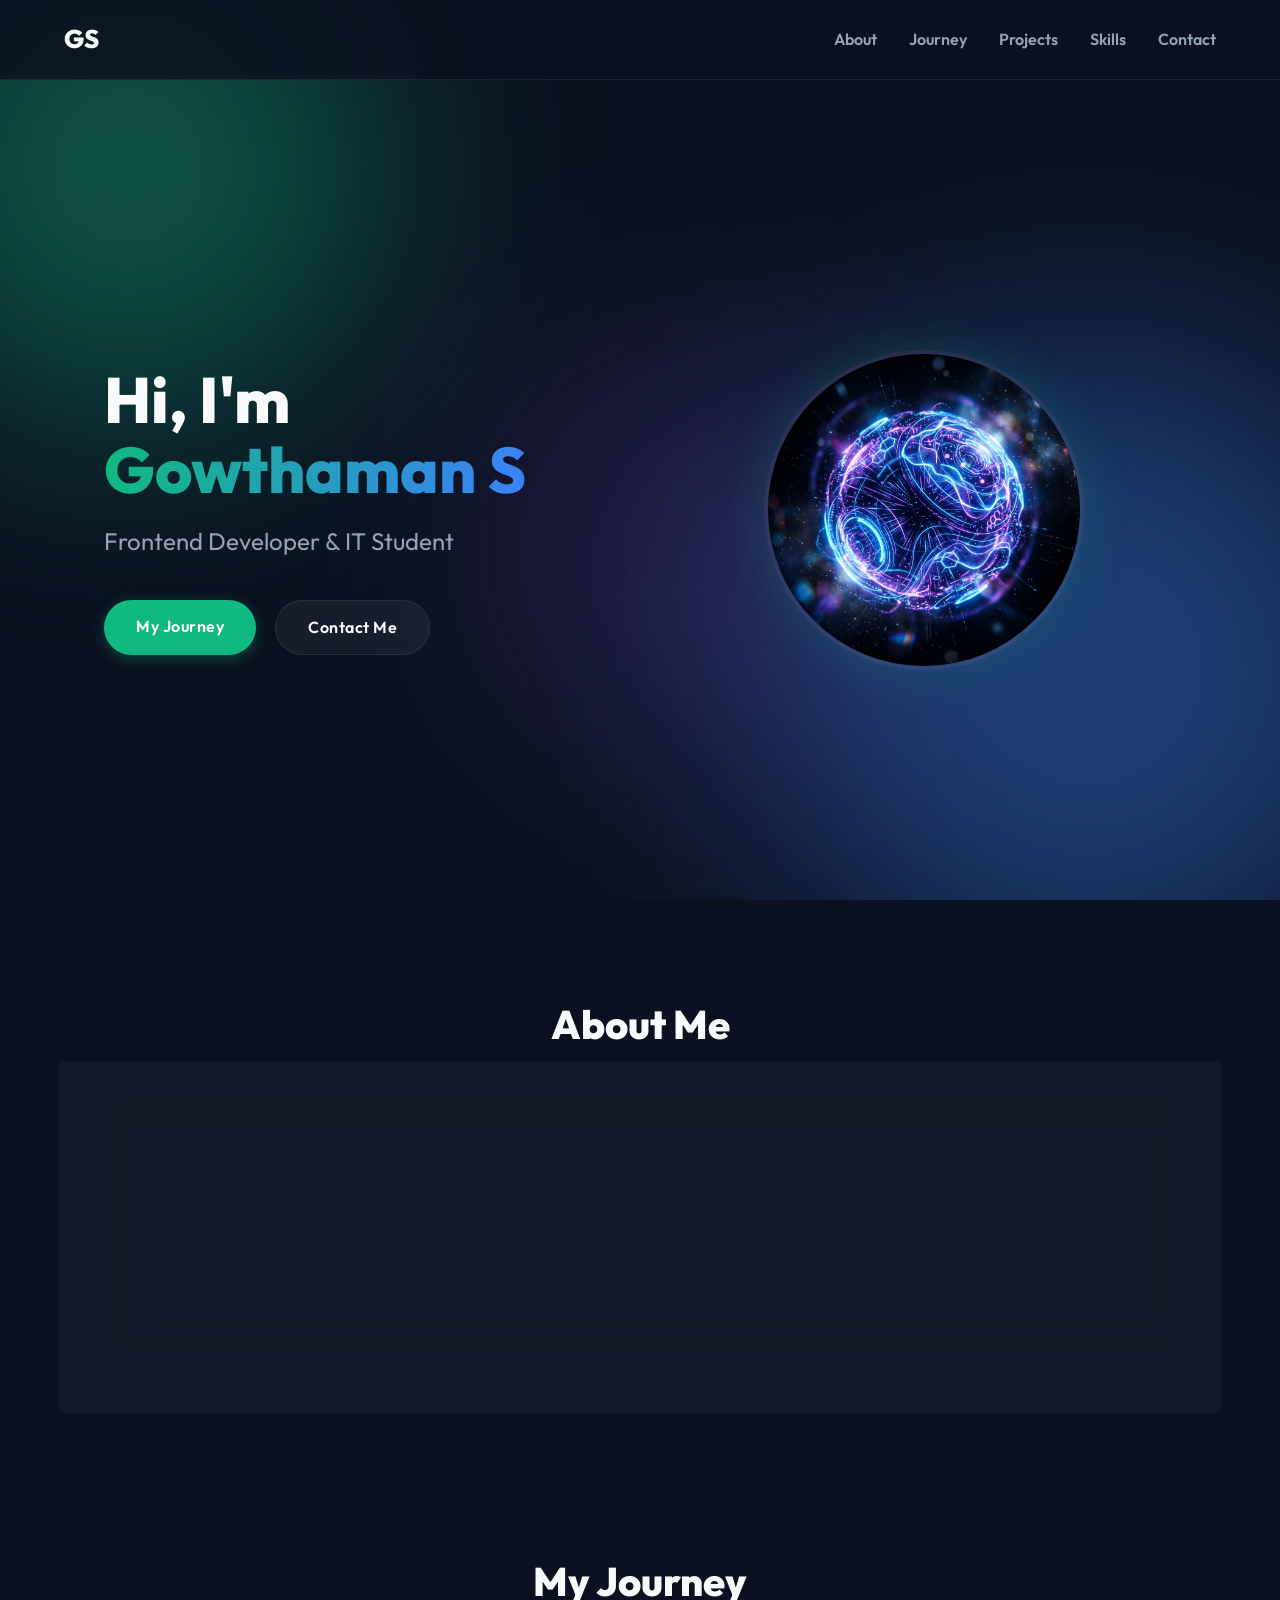
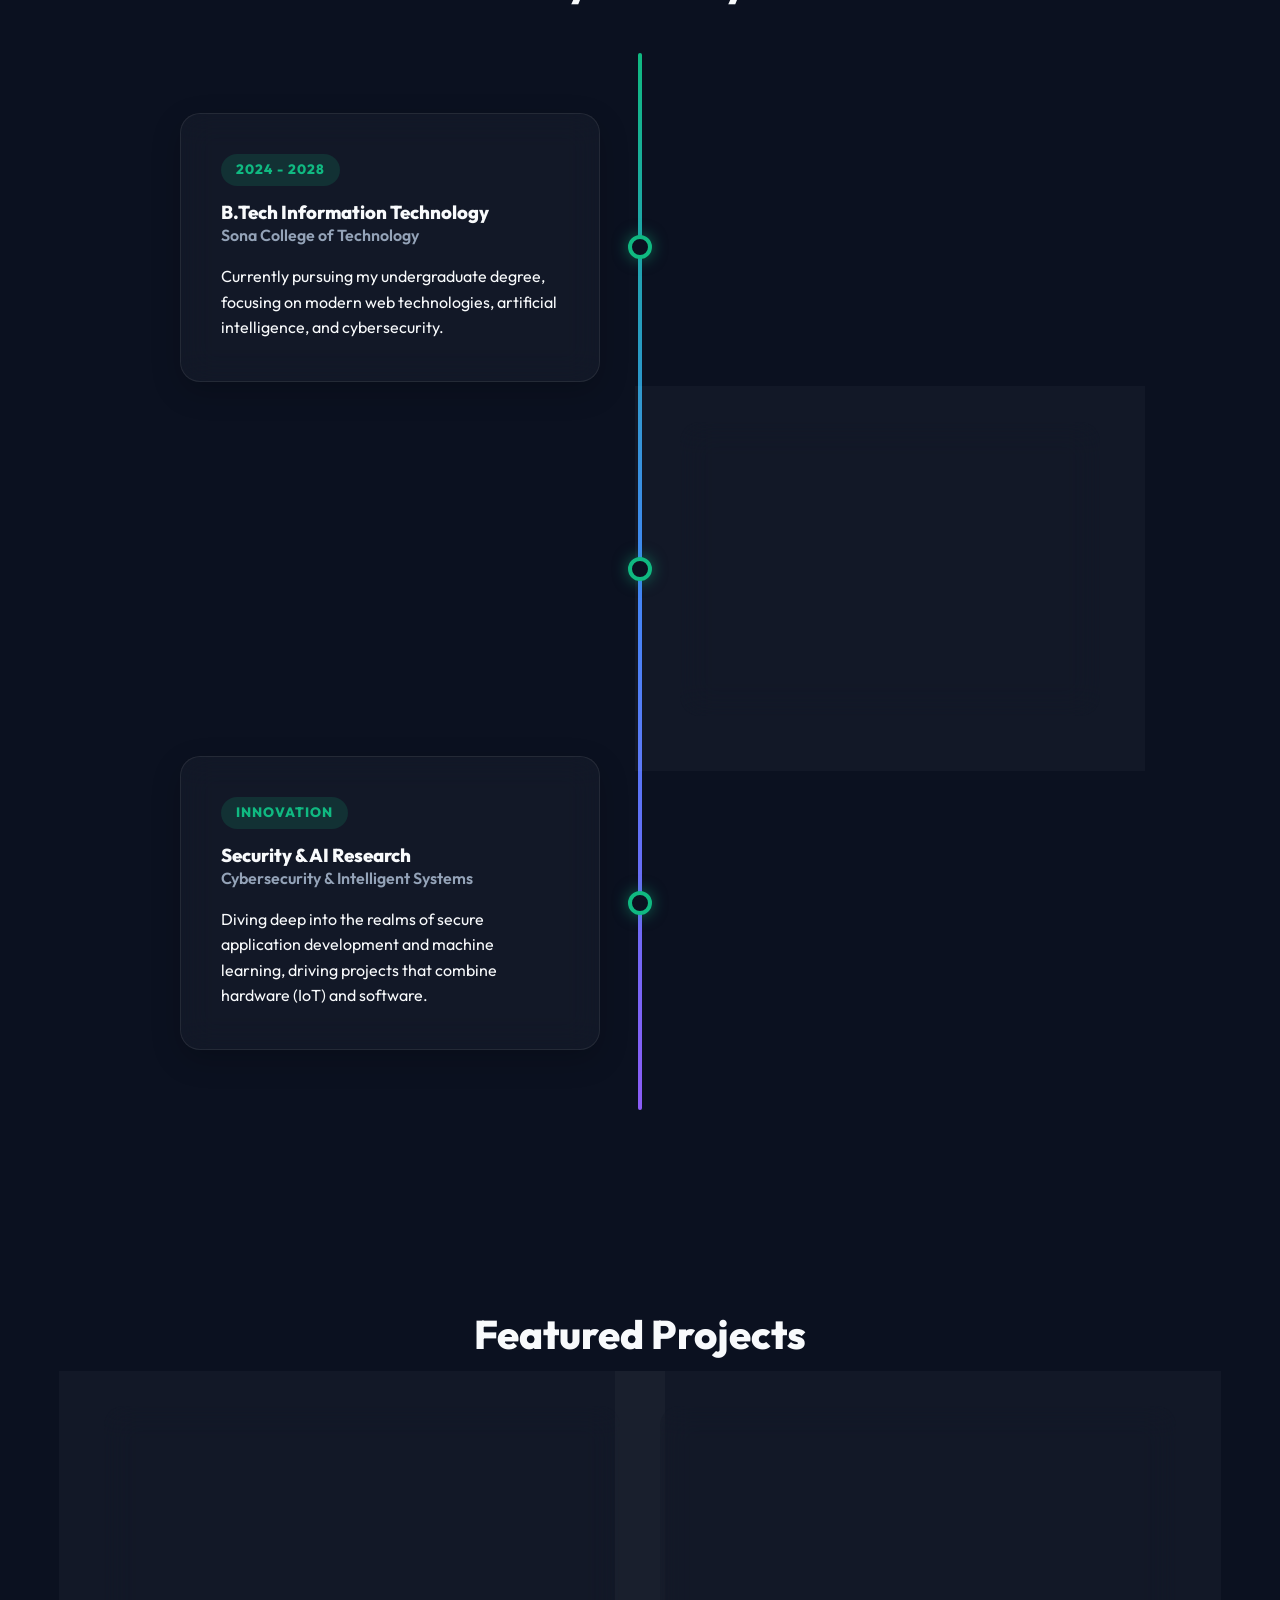
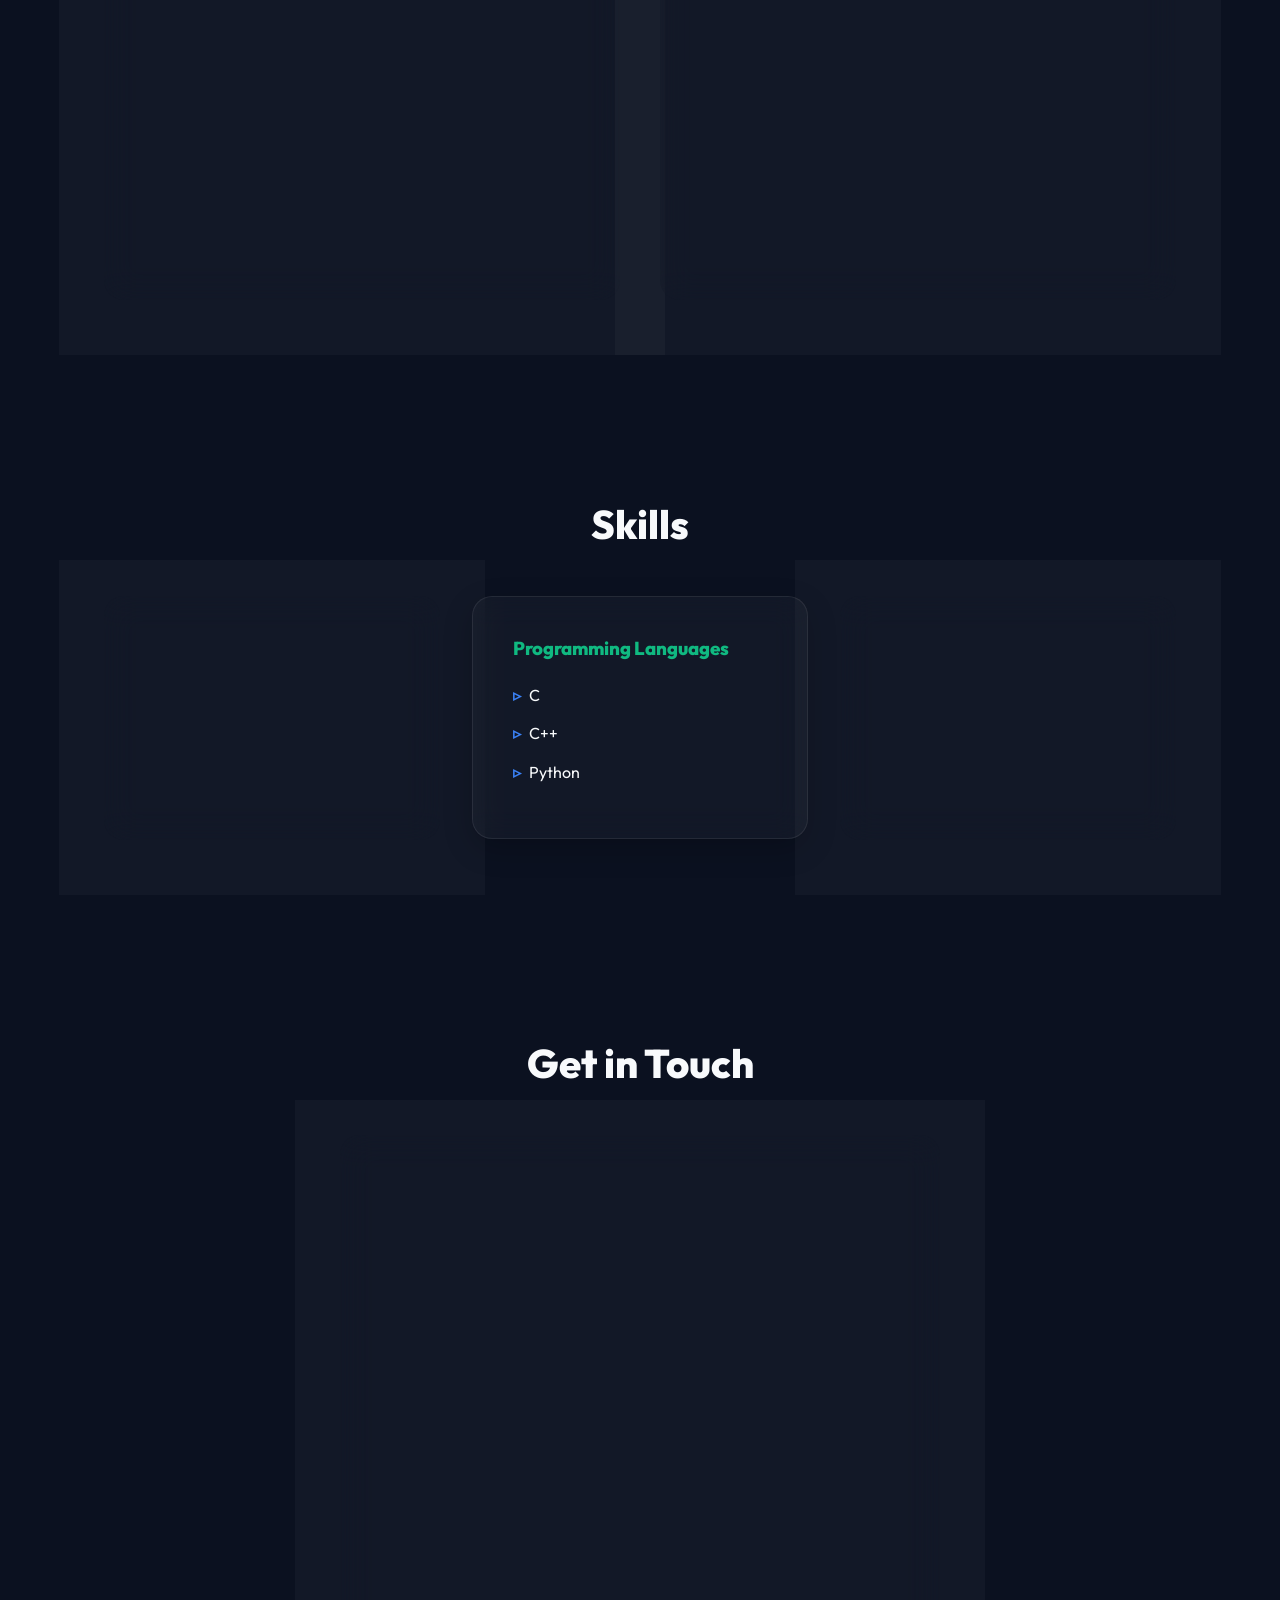
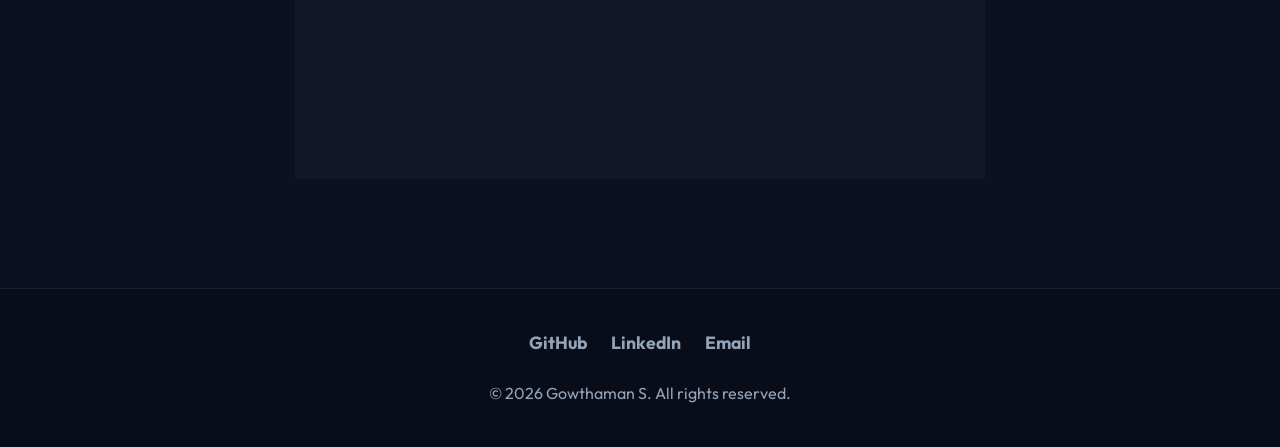
==== Portfolio/index.html @ 8a5417c7 "Add files via upload" ====
<!DOCTYPE html>
<html lang="en">
<head>
    <meta charset="UTF-8">
    <meta name="viewport" content="width=device-width, initial-scale=1.0">
    <title>Gowthaman S | Portfolio</title>
    <meta name="description" content="Personal portfolio website of Gowthaman S, an IT student and Frontend Developer.">
    <link rel="stylesheet" href="style.css">
    <link rel="preconnect" href="https://fonts.googleapis.com">
    <link rel="preconnect" href="https://fonts.gstatic.com" crossorigin>
    <link href="https://fonts.googleapis.com/css2?family=Outfit:wght@300;400;600;800&display=swap" rel="stylesheet">
</head>
<body>
    <div class="background-elements">
        <div class="blob blob-1"></div>
        <div class="blob blob-2"></div>
        <div class="blob blob-3"></div>
    </div>
    
    <nav class="navbar">
        <a href="#home" class="logo">GS</a>
        <ul class="nav-links">
            <li><a href="#about">About</a></li>
            <li><a href="#journey">Journey</a></li>
            <li><a href="#projects">Projects</a></li>
            <li><a href="#skills">Skills</a></li>
            <li><a href="#contact">Contact</a></li>
        </ul>
        <div class="hamburger">
            <span class="bar"></span>
            <span class="bar"></span>
            <span class="bar"></span>
        </div>
    </nav>

    <main>
        <section id="home" class="hero">
            <div class="hero-content">
                <h1 class="fade-in-up">Hi, I'm <span class="highlight">Gowthaman S</span></h1>
                <p class="subtitle fade-in-up delay-1">Frontend Developer & IT Student</p>
                <div class="cta-buttons fade-in-up delay-2">
                    <a href="#journey" class="btn btn-primary">My Journey</a>
                    <a href="#contact" class="btn btn-secondary">Contact Me</a>
                </div>
            </div>
            <div class="hero-image-container fade-in">
                <img src="avatar.png" alt="Gowthaman S Profile Picture" class="profile-img">
            </div>
        </section>

        <section id="about" class="section reveal">
            <h2 class="section-title">About Me</h2>
            <div class="glass-card">
                <p>Hello! I'm Gowthaman, an Information Technology student with a strong passion for software development, cybersecurity, artificial intelligence, and innovative technology solutions. I enjoy transforming ideas into practical applications that solve real-world problems and create meaningful impact.</p>
                <br>
                <p>With experience in programming languages such as C, C++, and Python, I continuously work on enhancing my technical skills through academic projects, hackathons, certifications, and hands-on learning. I am particularly interested in developing intelligent systems, secure applications, and modern digital solutions that improve efficiency and user experience.</p>
            </div>
        </section>

        <!-- Interactive Timeline Section -->
        <section id="journey" class="section">
            <h2 class="section-title">My Journey</h2>
            <div class="timeline-wrapper">
                <div class="timeline-line"></div>
                
                <div class="timeline-milestone left">
                    <div class="timeline-dot"></div>
                    <div class="timeline-content glass-card">
                        <span class="timeline-date">2024 - 2028</span>
                        <h3>B.Tech Information Technology</h3>
                        <h4>Sona College of Technology</h4>
                        <p>Currently pursuing my undergraduate degree, focusing on modern web technologies, artificial intelligence, and cybersecurity.</p>
                    </div>
                </div>

                <div class="timeline-milestone right">
                    <div class="timeline-dot"></div>
                    <div class="timeline-content glass-card">
                        <span class="timeline-date">Continuous Learning</span>
                        <h3>Skill Expansion & Hackathons</h3>
                        <h4>Frontend & Core Programming</h4>
                        <p>Actively learning HTML, CSS, JavaScript alongside core languages like C, C++, and Python. Participating in hackathons to apply knowledge to real-world challenges.</p>
                    </div>
                </div>

                <div class="timeline-milestone left">
                    <div class="timeline-dot"></div>
                    <div class="timeline-content glass-card">
                        <span class="timeline-date">Innovation</span>
                        <h3>Security & AI Research</h3>
                        <h4>Cybersecurity & Intelligent Systems</h4>
                        <p>Diving deep into the realms of secure application development and machine learning, driving projects that combine hardware (IoT) and software.</p>
                    </div>
                </div>
            </div>
        </section>

        <section id="projects" class="section">
            <h2 class="section-title">Featured Projects</h2>
            <div class="projects-grid">
                <div class="project-card glass-card reveal">
                    <div class="project-image" style="background: linear-gradient(135deg, var(--primary) 0%, var(--accent-1) 100%); display: flex; align-items: center; justify-content: center;">
                        <h3 style="color: white; text-align: center; padding: 1rem; text-shadow: 0 2px 10px rgba(0,0,0,0.3); font-size: 2rem;">Certificate Validation</h3>
                    </div>
                    <div class="project-info">
                        <h3>Blockchain-Based Academic Certificate Validation</h3>
                        <p>A decentralized application designed to issue and verify academic credentials securely. Features an innovative offline proof mechanism allowing validation without constant internet connectivity.</p>
                        <div class="tech-stack">
                            <span>Blockchain</span>
                            <span>Cryptography</span>
                            <span>Web3</span>
                        </div>
                    </div>
                </div>
                <div class="project-card glass-card reveal delay-1">
                    <div class="project-image" style="background: linear-gradient(135deg, var(--accent-2) 0%, #3b82f6 100%); display: flex; align-items: center; justify-content: center;">
                        <h3 style="color: white; text-align: center; padding: 1rem; text-shadow: 0 2px 10px rgba(0,0,0,0.3); font-size: 2rem;">Attendance System</h3>
                    </div>
                    <div class="project-info">
                        <h3>BLE and AI-Powered Attendance Management</h3>
                        <p>An automated, touchless attendance tracking system combining Bluetooth Low Energy (BLE) beacons and Artificial Intelligence for seamless presence detection and real-time analytics.</p>
                        <div class="tech-stack">
                            <span>Python</span>
                            <span>AI / ML</span>
                            <span>IoT (BLE)</span>
                        </div>
                    </div>
                </div>
            </div>
        </section>

        <section id="skills" class="section">
            <h2 class="section-title">Skills</h2>
            <div class="skills-grid">
                <div class="skill-category glass-card reveal">
                    <h3>Frontend Development</h3>
                    <ul class="skill-list">
                        <li>HTML</li>
                        <li>CSS</li>
                        <li>JavaScript</li>
                    </ul>
                </div>
                <div class="skill-category glass-card reveal delay-1">
                    <h3>Programming Languages</h3>
                    <ul class="skill-list">
                        <li>C</li>
                        <li>C++</li>
                        <li>Python</li>
                    </ul>
                </div>
                <div class="skill-category glass-card reveal delay-2">
                    <h3>Domains</h3>
                    <ul class="skill-list">
                        <li>Cybersecurity</li>
                        <li>Artificial Intelligence</li>
                        <li>IoT</li>
                    </ul>
                </div>
            </div>
        </section>

        <section id="contact" class="section">
            <h2 class="section-title">Get in Touch</h2>
            <div class="glass-card contact-form-container reveal">
                <div class="contact-info" style="text-align: center; margin-bottom: 2.5rem;">
                    <p style="font-size: 1.2rem; color: var(--text-main);">Feel free to reach out for collaborations or just a friendly hello!</p>
                    <a href="mailto:gowthamanseenivasan0@gmail.com" class="highlight" style="font-size: 1.3rem; font-weight: bold; text-decoration: none; display: inline-block; margin-top: 1rem;">gowthamanseenivasan0@gmail.com</a>
                </div>
                <form class="contact-form" onsubmit="event.preventDefault(); alert('Message sent successfully!');">
                    <div class="form-group">
                        <label for="name">Name</label>
                        <input type="text" id="name" placeholder="Your Name" required>
                    </div>
                    <div class="form-group">
                        <label for="message">Message</label>
                        <textarea id="message" rows="5" placeholder="How can I help you?" required></textarea>
                    </div>
                    <button type="submit" class="btn btn-primary">Send Message</button>
                </form>
            </div>
        </section>
    </main>

    <footer>
        <div class="social-links">
            <a href="https://github.com/gowthaman0102" target="_blank">GitHub</a>
            <a href="https://www.linkedin.com/in/gowthaman-s-242186327" target="_blank">LinkedIn</a>
            <a href="mailto:gowthamanseenivasan0@gmail.com">Email</a>
        </div>
        <p>&copy; 2026 Gowthaman S. All rights reserved.</p>
    </footer>

    <script src="script.js"></script>
</body>
</html>
---- Portfolio/style.css ----
:root {
    --bg-color: #0b1120;
    --text-main: #f8fafc;
    --text-muted: #94a3b8;
    --primary: #10b981;
    --primary-hover: #059669;
    --secondary: rgba(255, 255, 255, 0.05);
    --secondary-hover: rgba(255, 255, 255, 0.1);
    --glass-bg: rgba(255, 255, 255, 0.03);
    --glass-border: rgba(255, 255, 255, 0.08);
    --accent-1: #3b82f6;
    --accent-2: #8b5cf6;
}

* {
    margin: 0;
    padding: 0;
    box-sizing: border-box;
}

html {
    scroll-behavior: smooth;
}

body {
    font-family: 'Outfit', sans-serif;
    background-color: var(--bg-color);
    color: var(--text-main);
    line-height: 1.6;
    overflow-x: hidden;
    position: relative;
}

/* ===================== BACKGROUND BLOBS ===================== */
.background-elements {
    position: fixed;
    top: 0; left: 0;
    width: 100vw; height: 100vh;
    z-index: -1;
    overflow: hidden;
    pointer-events: none;
}

.blob {
    position: absolute;
    border-radius: 50%;
    filter: blur(120px);
    opacity: 0.4;
    animation: float 20s infinite alternate;
}

.blob-1 {
    top: -10%; left: -10%;
    width: 40vw; height: 40vw;
    background: var(--primary);
    animation-delay: 0s;
}

.blob-2 {
    bottom: -10%; right: -10%;
    width: 50vw; height: 50vw;
    background: var(--accent-1);
    animation-delay: -5s;
}

.blob-3 {
    top: 40%; left: 40%;
    width: 30vw; height: 30vw;
    background: var(--accent-2);
    animation-delay: -10s;
    opacity: 0.2;
}

@keyframes float {
    0%   { transform: translate(0, 0) scale(1); }
    100% { transform: translate(10%, 15%) scale(1.1); }
}

/* ===================== TYPOGRAPHY ===================== */
h1, h2, h3 {
    font-weight: 800;
    line-height: 1.2;
}

.highlight {
    background: linear-gradient(to right, var(--primary), var(--accent-1));
    -webkit-background-clip: text;
    -webkit-text-fill-color: transparent;
    background-clip: text;
}

/* ===================== NAVBAR ===================== */
.navbar {
    display: flex;
    justify-content: space-between;
    align-items: center;
    padding: 1.2rem 5%;
    position: fixed;
    top: 0; width: 100%;
    z-index: 1000;
    background: rgba(11, 17, 32, 0.85);
    backdrop-filter: blur(12px);
    border-bottom: 1px solid var(--glass-border);
    transition: all 0.3s ease;
}

/* Logo — two initials with a small gap, no period */
.logo {
    font-size: 1.6rem;
    font-weight: 800;
    color: var(--text-main);
    text-decoration: none;
    display: flex;
    align-items: center;
    gap: 5px;          /* gap between G and S */
    white-space: nowrap;
    letter-spacing: 0;
}

.logo span {
    display: inline-block;
}

.nav-links {
    display: flex;
    list-style: none;
    gap: 2rem;
}

.nav-links a {
    color: var(--text-muted);
    text-decoration: none;
    font-weight: 600;
    font-size: 1rem;
    transition: color 0.3s ease;
}

.nav-links a:hover { color: var(--text-main); }

.hamburger { display: none; cursor: pointer; }

.bar {
    display: block;
    width: 25px; height: 3px;
    margin: 5px auto;
    transition: all 0.3s ease;
    background-color: var(--text-main);
    border-radius: 3px;
}

/* ===================== LAYOUT ===================== */
main {
    padding: 0 5%;
    max-width: 1200px;
    margin: 0 auto;
}

.section {
    padding: 100px 0;
    display: flex;
    flex-direction: column;
    justify-content: center;
}

.section-title {
    font-size: 2.5rem;
    margin-bottom: 3rem;
    text-align: center;
}

/* ===================== GLASS CARD ===================== */
.glass-card {
    background: var(--glass-bg);
    border: 1px solid var(--glass-border);
    border-radius: 20px;
    padding: 2.5rem;
    backdrop-filter: blur(16px);
    box-shadow: 0 10px 30px rgba(0, 0, 0, 0.2);
    transition: transform 0.3s ease, box-shadow 0.3s ease, border-color 0.3s ease;
}

.glass-card:hover {
    transform: translateY(-5px);
    box-shadow: 0 15px 40px rgba(0, 0, 0, 0.3);
    border-color: rgba(255, 255, 255, 0.15);
}

/* ===================== BUTTONS ===================== */
.btn {
    display: inline-block;
    padding: 0.85rem 2rem;
    border-radius: 50px;
    text-decoration: none;
    font-weight: 600;
    transition: all 0.3s ease;
    border: none;
    cursor: pointer;
    font-size: 1rem;
    letter-spacing: 0.5px;
    white-space: nowrap;        /* prevent text wrapping inside button */
    text-align: center;
}

.btn-primary {
    background: var(--primary);
    color: white;
    box-shadow: 0 4px 15px rgba(16, 185, 129, 0.3);
}

.btn-primary:hover {
    background: var(--primary-hover);
    box-shadow: 0 6px 20px rgba(16, 185, 129, 0.5);
    transform: translateY(-2px);
}

.btn-secondary {
    background: var(--secondary);
    color: var(--text-main);
    border: 1px solid var(--glass-border);
}

.btn-secondary:hover {
    background: var(--secondary-hover);
    transform: translateY(-2px);
}

/* ===================== HERO ===================== */
.hero {
    display: flex;
    align-items: center;
    justify-content: space-between;
    gap: 4rem;
    padding-top: 120px;
    min-height: 100vh;
}

.hero-content { flex: 1; }

.hero h1 {
    font-size: clamp(2.2rem, 5vw, 4.5rem);
    margin-bottom: 1rem;
    line-height: 1.1;
}

.hero .subtitle {
    font-size: clamp(1rem, 2.5vw, 1.5rem);
    color: var(--text-muted);
    margin-bottom: 2.5rem;
}

.cta-buttons {
    display: flex;
    gap: 1.2rem;
    flex-wrap: wrap;
}

.hero-image-container {
    flex: 1;
    display: flex;
    justify-content: center;
    align-items: center;
}

.profile-img {
    width: min(320px, 80vw);
    height: min(320px, 80vw);
    border-radius: 50%;
    object-fit: cover;
    border: 4px solid var(--glass-border);
    box-shadow: 0 0 50px rgba(16, 185, 129, 0.2);
    transition: transform 0.5s ease;
}

.profile-img:hover { transform: scale(1.05) rotate(2deg); }

/* ===================== TIMELINE (JOURNEY) ===================== */
.timeline-wrapper {
    position: relative;
    max-width: 1000px;
    margin: 0 auto;
    padding: 40px 0;
}

.timeline-line {
    position: absolute;
    top: 0; bottom: 0;
    left: 50%;
    width: 4px;
    background: linear-gradient(to bottom, var(--primary), var(--accent-1), var(--accent-2));
    transform: translateX(-50%);
    border-radius: 4px;
}

.timeline-milestone {
    position: relative;
    width: 50%;
    padding: 20px 40px;
    opacity: 0;
    transition: all 0.8s ease;
}

.timeline-milestone.left  { left: 0;   transform: translateX(-50px); }
.timeline-milestone.right { left: 50%; transform: translateX(50px); }
.timeline-milestone.active { opacity: 1; transform: translateX(0); }

.timeline-dot {
    position: absolute;
    top: 50%;
    width: 24px; height: 24px;
    background: var(--bg-color);
    border: 4px solid var(--primary);
    border-radius: 50%;
    z-index: 10;
    transform: translateY(-50%);
    box-shadow: 0 0 15px rgba(16, 185, 129, 0.5);
    transition: all 0.4s cubic-bezier(0.175, 0.885, 0.32, 1.275);
}

.timeline-milestone:hover .timeline-dot {
    background: var(--primary);
    transform: translateY(-50%) scale(1.4);
    box-shadow: 0 0 25px var(--primary);
    border-color: #fff;
}

.timeline-milestone.left .timeline-dot  { right: -12px; }
.timeline-milestone.right .timeline-dot { left: -12px; }

.timeline-content { position: relative; }

.timeline-date {
    display: inline-block;
    padding: 5px 15px;
    background: rgba(16, 185, 129, 0.15);
    color: var(--primary);
    border-radius: 20px;
    font-size: 0.85rem;
    font-weight: 800;
    margin-bottom: 15px;
    letter-spacing: 1px;
    text-transform: uppercase;
}

.timeline-content h4 {
    color: var(--text-muted);
    margin-bottom: 15px;
    font-weight: 600;
}

/* ===================== SKILLS ===================== */
.skills-grid {
    display: grid;
    grid-template-columns: repeat(auto-fit, minmax(220px, 1fr));
    gap: 2rem;
}

.skill-category h3 {
    margin-bottom: 1.5rem;
    color: var(--primary);
}

.skill-list { list-style: none; }

.skill-list li {
    margin-bottom: 0.8rem;
    display: flex;
    align-items: center;
    gap: 0.5rem;
}

.skill-list li::before {
    content: "▹";
    color: var(--accent-1);
    font-weight: bold;
}

/* ===================== PROJECTS ===================== */
.projects-grid {
    display: grid;
    grid-template-columns: repeat(auto-fit, minmax(min(320px, 100%), 1fr));
    gap: 2.5rem;
}

.project-card {
    padding: 0;
    overflow: hidden;
    display: flex;
    flex-direction: column;
}

.project-image {
    width: 100%;
    height: 200px;
    overflow: hidden;
    transition: transform 0.5s ease;
}

.project-card:hover .project-image { transform: scale(1.05); }

.project-info {
    padding: 2rem;
    flex: 1;
    display: flex;
    flex-direction: column;
    background: rgba(11,17,32,0.8);
}

.project-info h3 { margin-bottom: 1rem; font-size: 1.3rem; }
.project-info p  { color: var(--text-muted); margin-bottom: 1.5rem; flex: 1; }

.tech-stack { display: flex; flex-wrap: wrap; gap: 0.6rem; }

.tech-stack span {
    font-size: 0.8rem;
    padding: 0.4rem 1rem;
    background: rgba(16, 185, 129, 0.1);
    border: 1px solid rgba(16, 185, 129, 0.3);
    border-radius: 20px;
    color: var(--primary);
    font-weight: 600;
}

/* ===================== CONTACT ===================== */
.contact-form-container {
    max-width: 600px;
    margin: 0 auto;
    width: 100%;
}

.form-group { margin-bottom: 1.5rem; }

.form-group label {
    display: block;
    margin-bottom: 0.5rem;
    font-weight: 600;
    color: var(--text-muted);
}

.form-group input,
.form-group textarea {
    width: 100%;
    padding: 1rem;
    background: rgba(0, 0, 0, 0.3);
    border: 1px solid var(--glass-border);
    border-radius: 12px;
    color: var(--text-main);
    font-family: inherit;
    font-size: 1rem;
    transition: border-color 0.3s ease, box-shadow 0.3s ease;
}

.form-group input:focus,
.form-group textarea:focus {
    outline: none;
    border-color: var(--primary);
    box-shadow: 0 0 0 2px rgba(16, 185, 129, 0.2);
}

.contact-form .btn { width: 100%; }

/* ===================== FOOTER ===================== */
.social-links {
    display: flex;
    justify-content: center;
    flex-wrap: wrap;
    gap: 1.5rem;
    margin-bottom: 1.5rem;
}

.social-links a {
    color: var(--text-muted);
    font-size: 1.1rem;
    text-decoration: none;
    font-weight: bold;
    transition: color 0.3s ease, transform 0.3s ease;
}

.social-links a:hover {
    color: var(--primary);
    transform: translateY(-3px);
}

footer {
    text-align: center;
    padding: 2.5rem 1.5rem;
    color: var(--text-muted);
    border-top: 1px solid var(--glass-border);
    margin-top: 4rem;
    background: rgba(0,0,0,0.2);
}

/* ===================== ANIMATIONS ===================== */
.fade-in-up {
    opacity: 0;
    transform: translateY(30px);
    animation: fadeInUp 0.8s ease forwards;
}

.fade-in {
    opacity: 0;
    animation: fadeIn 1s ease forwards;
}

.delay-1 { animation-delay: 0.2s; }
.delay-2 { animation-delay: 0.4s; }

@keyframes fadeInUp {
    to { opacity: 1; transform: translateY(0); }
}
@keyframes fadeIn {
    to { opacity: 1; }
}

.reveal {
    opacity: 0;
    transform: translateY(40px);
    transition: all 0.8s ease;
}
.reveal.active {
    opacity: 1;
    transform: translateY(0);
}

/* ===================== RESPONSIVE — TABLET (≤ 968px) ===================== */
@media (max-width: 968px) {
    .hero {
        flex-direction: column-reverse;   /* image first on smaller screens */
        text-align: center;
        padding-top: 110px;
        gap: 2.5rem;
    }

    .hero-content { width: 100%; }

    .hero h1 { font-size: clamp(2rem, 7vw, 3.2rem); }

    .cta-buttons { justify-content: center; }

    /* Two-column timeline → single-column */
    .timeline-line { left: 28px; }

    .timeline-milestone {
        width: 100%;
        padding-left: 65px;
        padding-right: 0;
    }

    .timeline-milestone.left,
    .timeline-milestone.right {
        left: 0;
        transform: translateX(30px);
    }

    .timeline-milestone.active {
        opacity: 1;
        transform: translateX(0);
    }

    .timeline-milestone.left .timeline-dot,
    .timeline-milestone.right .timeline-dot {
        left: 16px;
        right: auto;
    }

    .section-title { font-size: 2rem; }
}

/* ===================== RESPONSIVE — MOBILE (≤ 600px) ===================== */
@media (max-width: 600px) {
    /* Navbar */
    .navbar { padding: 1rem 4%; }

    .logo { font-size: 1.4rem; }

    .hamburger { display: block; }

    .hamburger.active .bar:nth-child(2) { opacity: 0; }
    .hamburger.active .bar:nth-child(1) { transform: translateY(8px) rotate(45deg); }
    .hamburger.active .bar:nth-child(3) { transform: translateY(-8px) rotate(-45deg); }

    .nav-links {
        position: fixed;
        left: -100%;
        top: 65px;
        flex-direction: column;
        gap: 0;
        background: rgba(11, 17, 32, 0.97);
        backdrop-filter: blur(15px);
        width: 100%;
        text-align: center;
        transition: left 0.4s cubic-bezier(0.175, 0.885, 0.32, 1.275);
        box-shadow: 0 10px 30px rgba(0,0,0,0.5);
        border-bottom: 1px solid var(--glass-border);
        padding-bottom: 1rem;
    }

    .nav-links.active { left: 0; }
    .nav-links li { margin: 1.2rem 0; }
    .nav-links a { font-size: 1.1rem; }

    /* Main & Sections */
    main { padding: 0 4%; }

    .section {
        padding: 80px 0;
        min-height: unset;
    }

    .section-title {
        font-size: 1.8rem;
        margin-bottom: 2rem;
        text-align: center;
    }

    /* Hero */
    .hero {
        padding-top: 90px;
        gap: 2rem;
        text-align: center;
        align-items: center;
    }

    .hero h1 { font-size: clamp(1.8rem, 8vw, 2.5rem); }

    .hero .subtitle {
        font-size: clamp(0.95rem, 4vw, 1.2rem);
        margin-bottom: 1.8rem;
    }

    .cta-buttons {
        justify-content: center;
        gap: 1rem;
    }

    .btn {
        padding: 0.75rem 1.6rem;
        font-size: 0.95rem;
    }

    .profile-img {
        width: min(240px, 70vw);
        height: min(240px, 70vw);
    }

    /* Glass Cards */
    .glass-card { padding: 1.5rem; }

    /* About */
    #about .glass-card { text-align: center; }

    /* Timeline */
    .timeline-wrapper { padding: 20px 0; }
    .timeline-line { left: 20px; }

    .timeline-milestone {
        width: 100%;
        padding: 12px 12px 12px 52px;
        text-align: left;
    }

    .timeline-milestone.left .timeline-dot,
    .timeline-milestone.right .timeline-dot {
        left: 8px;
        right: auto;
        width: 20px;
        height: 20px;
    }

    .timeline-date { font-size: 0.75rem; letter-spacing: 0.5px; }

    /* Skills */
    .skills-grid {
        grid-template-columns: 1fr;
        gap: 1.2rem;
    }

    .skill-category { text-align: center; }

    .skill-list li { justify-content: center; }

    /* Projects */
    .projects-grid {
        grid-template-columns: 1fr;
        gap: 1.5rem;
    }

    .project-info { padding: 1.5rem; text-align: center; }

    .tech-stack { justify-content: center; }

    /* Contact */
    .contact-form-container { padding: 1.5rem; }

    #contact .contact-info { text-align: center !important; }
    
    #contact .highlight {
        font-size: 1rem !important;
        word-break: break-all;
    }

    /* Footer */
    .social-links { gap: 1.2rem; }
    footer { padding: 2rem 1rem; font-size: 0.9rem; }
}

/* ===================== RESPONSIVE — SMALL MOBILE (≤ 400px) ===================== */
@media (max-width: 400px) {
    .hero h1 { font-size: 1.7rem; }

    .hero .subtitle { font-size: 0.95rem; }

    .btn {
        padding: 0.7rem 1.3rem;
        font-size: 0.88rem;
    }

    .section-title { font-size: 1.6rem; }

    .glass-card { padding: 1.2rem; border-radius: 14px; }

    .project-info h3 { font-size: 1.1rem; }
}

/* ===================== RESPONSIVE — DESKTOP NAV (> 600px) ===================== */
@media (min-width: 601px) {
    .hamburger { display: none; }
    .nav-links {
        display: flex;
        position: static;
        flex-direction: row;
        background: transparent;
        box-shadow: none;
        border: none;
        padding: 0;
    }
}
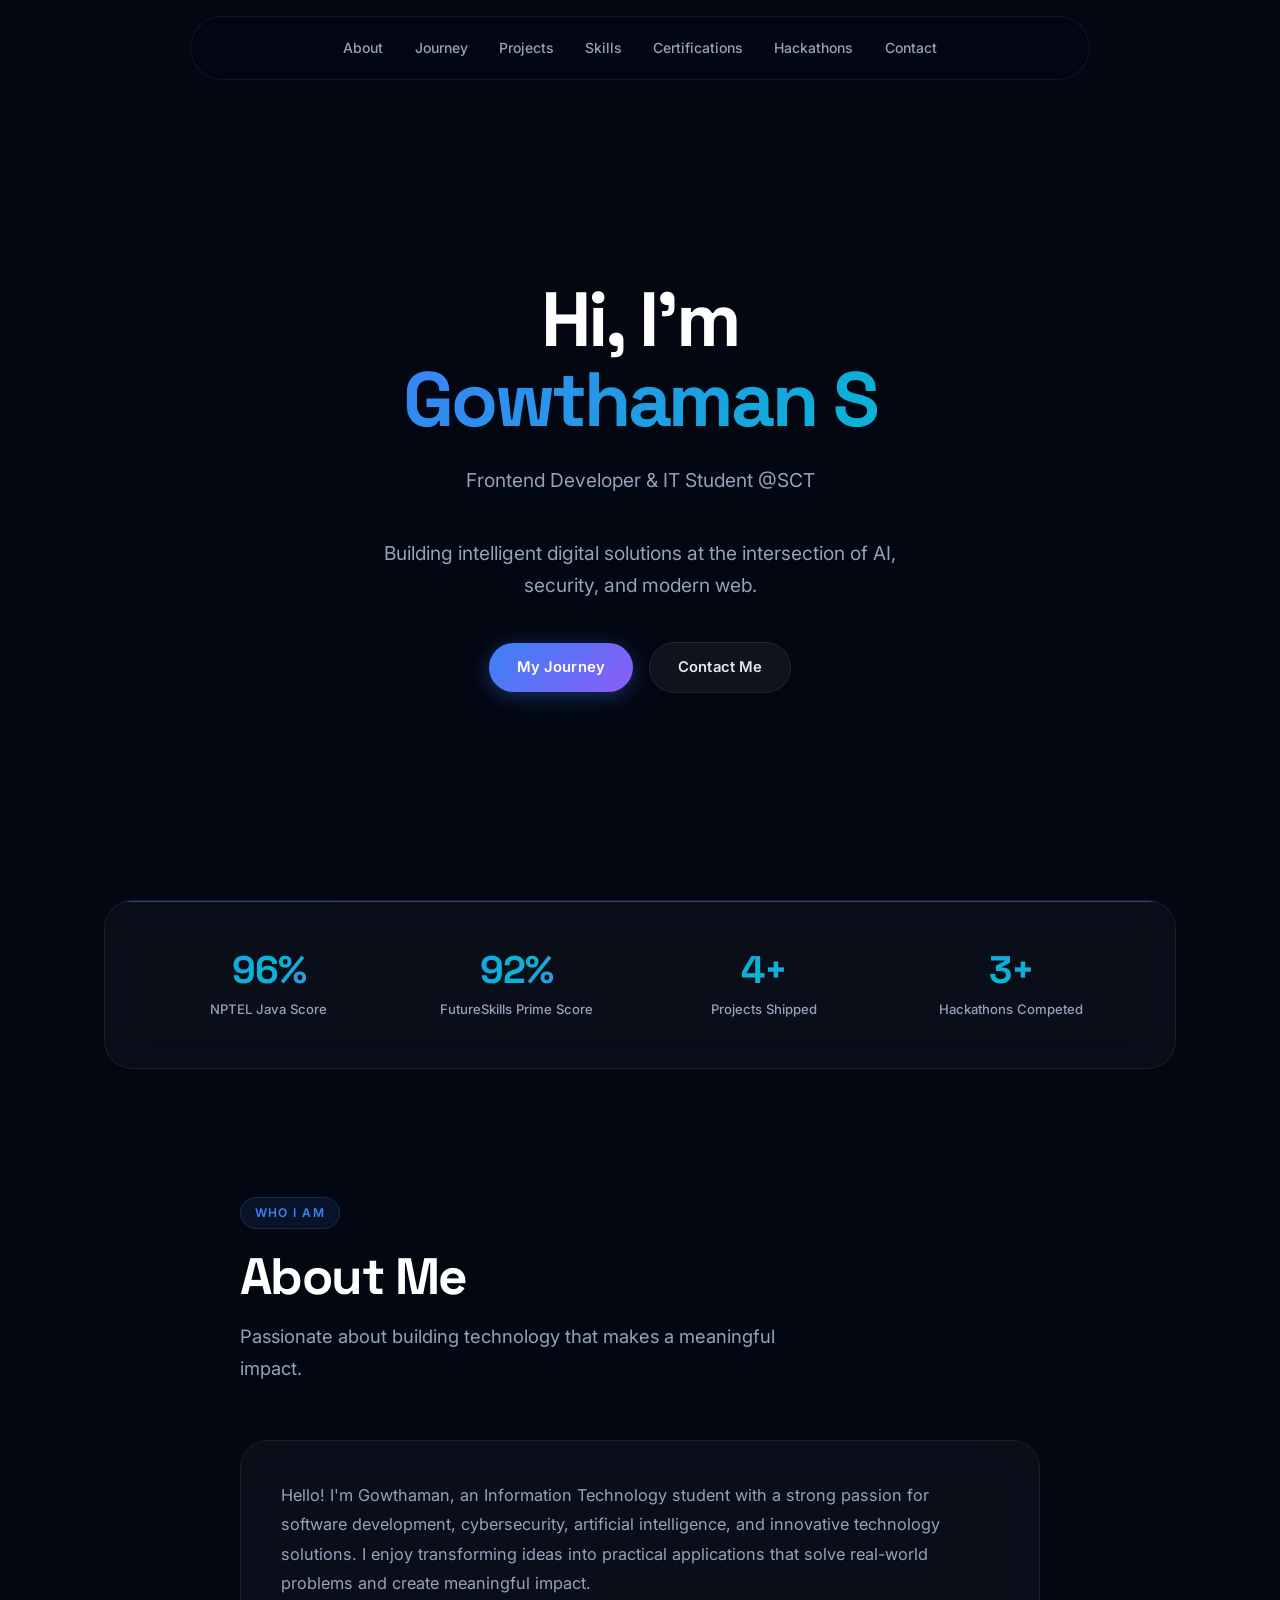
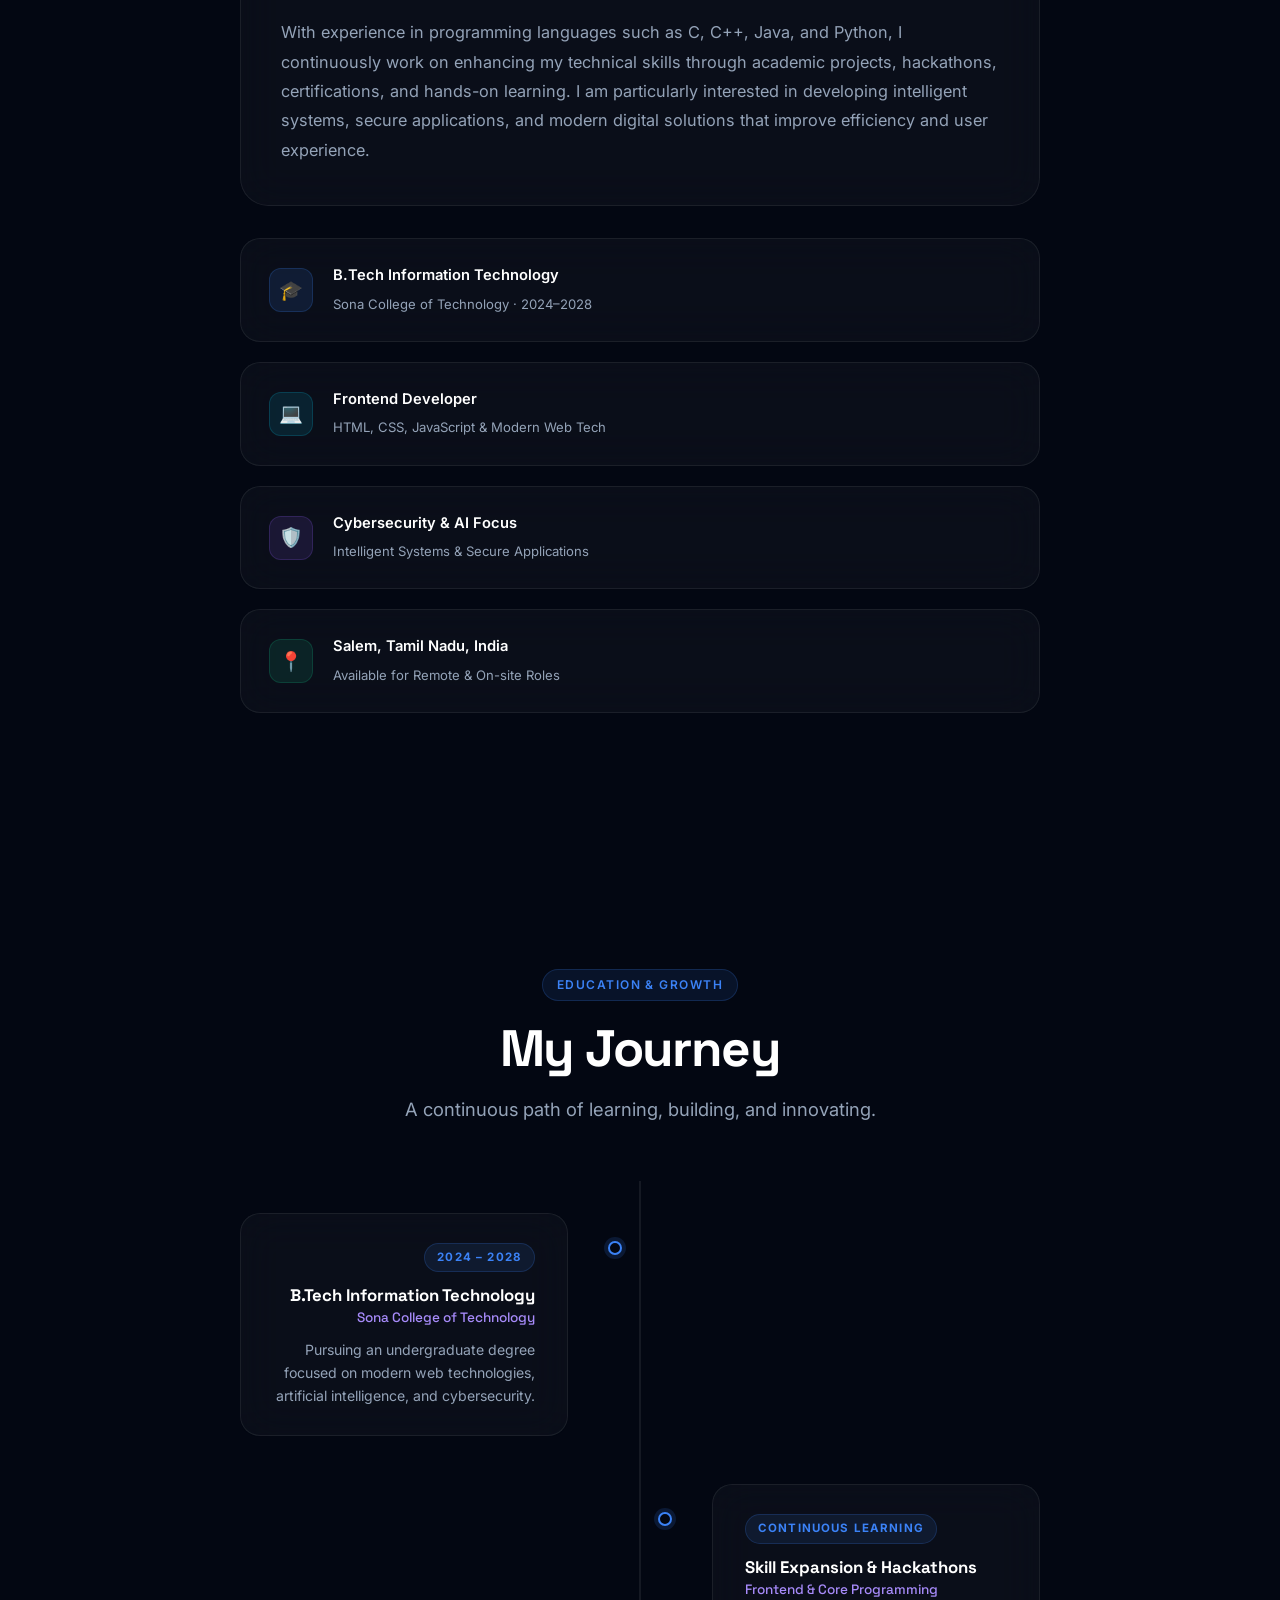
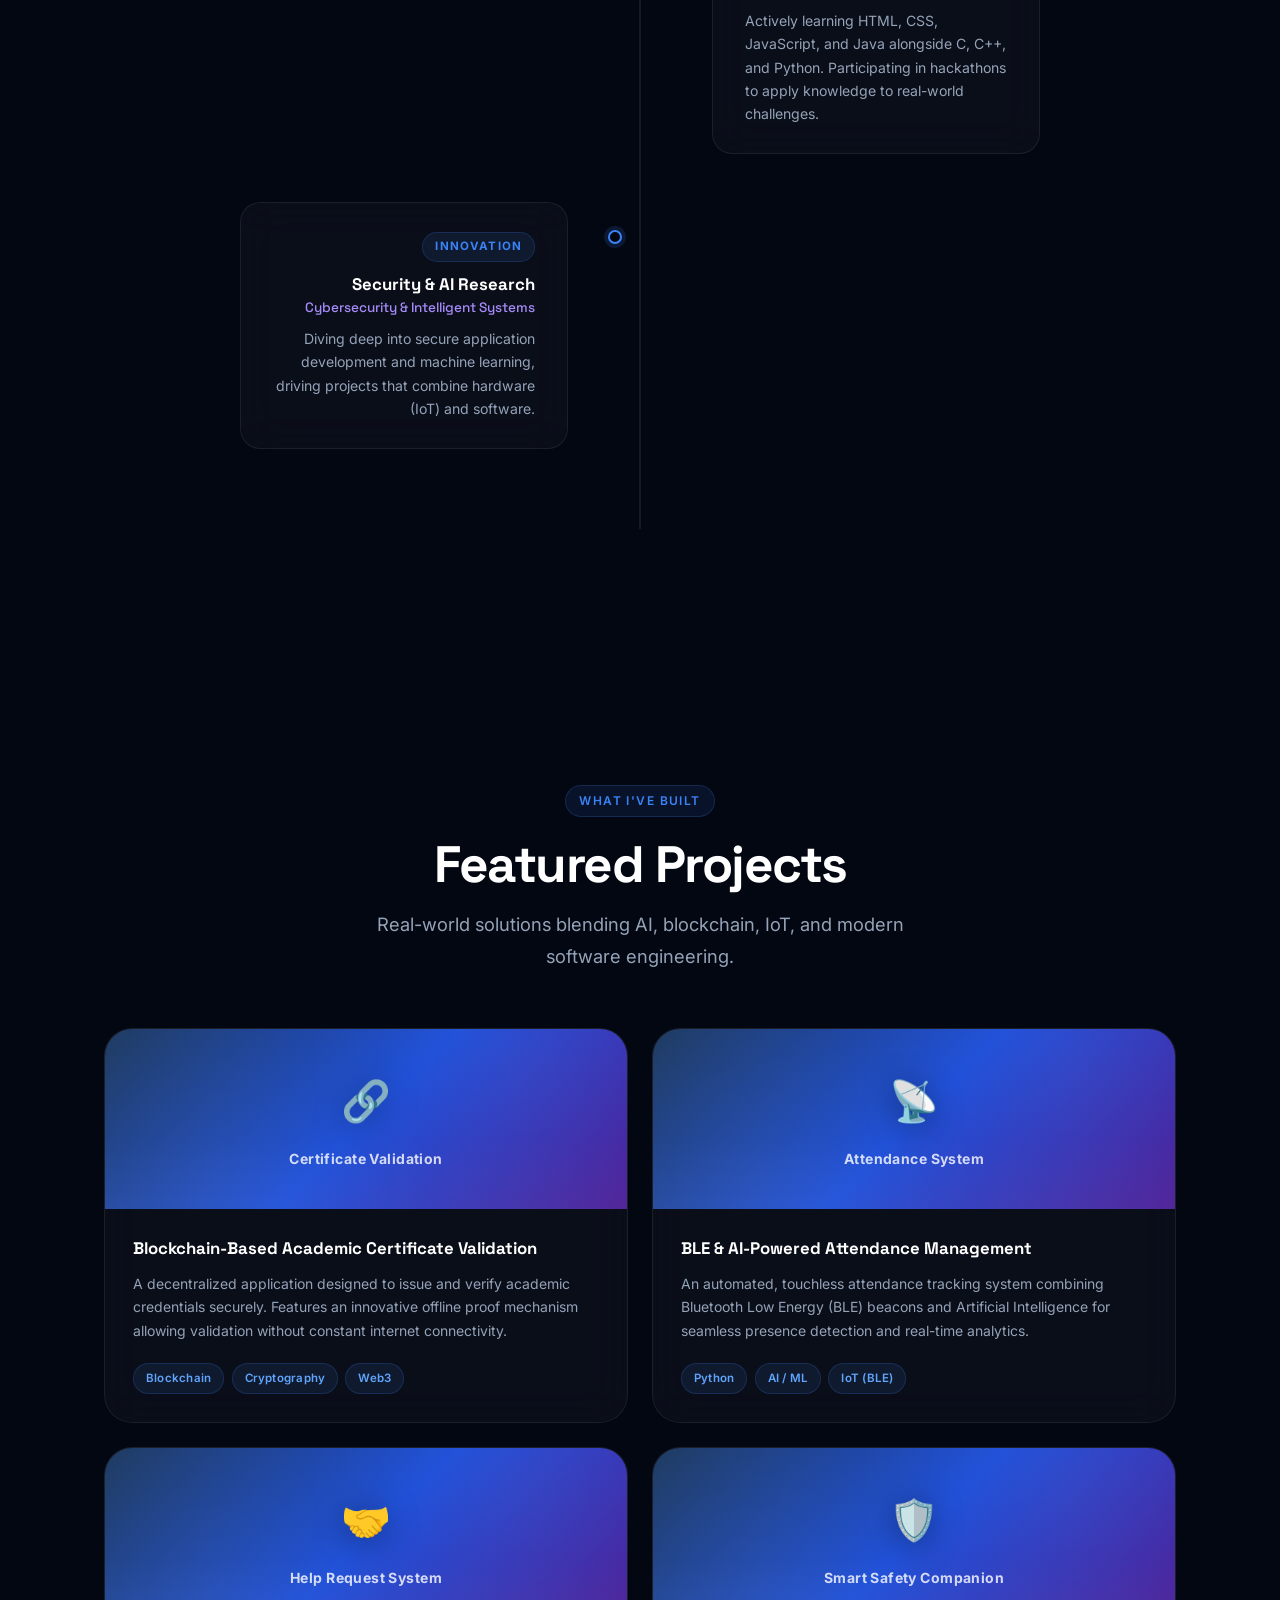
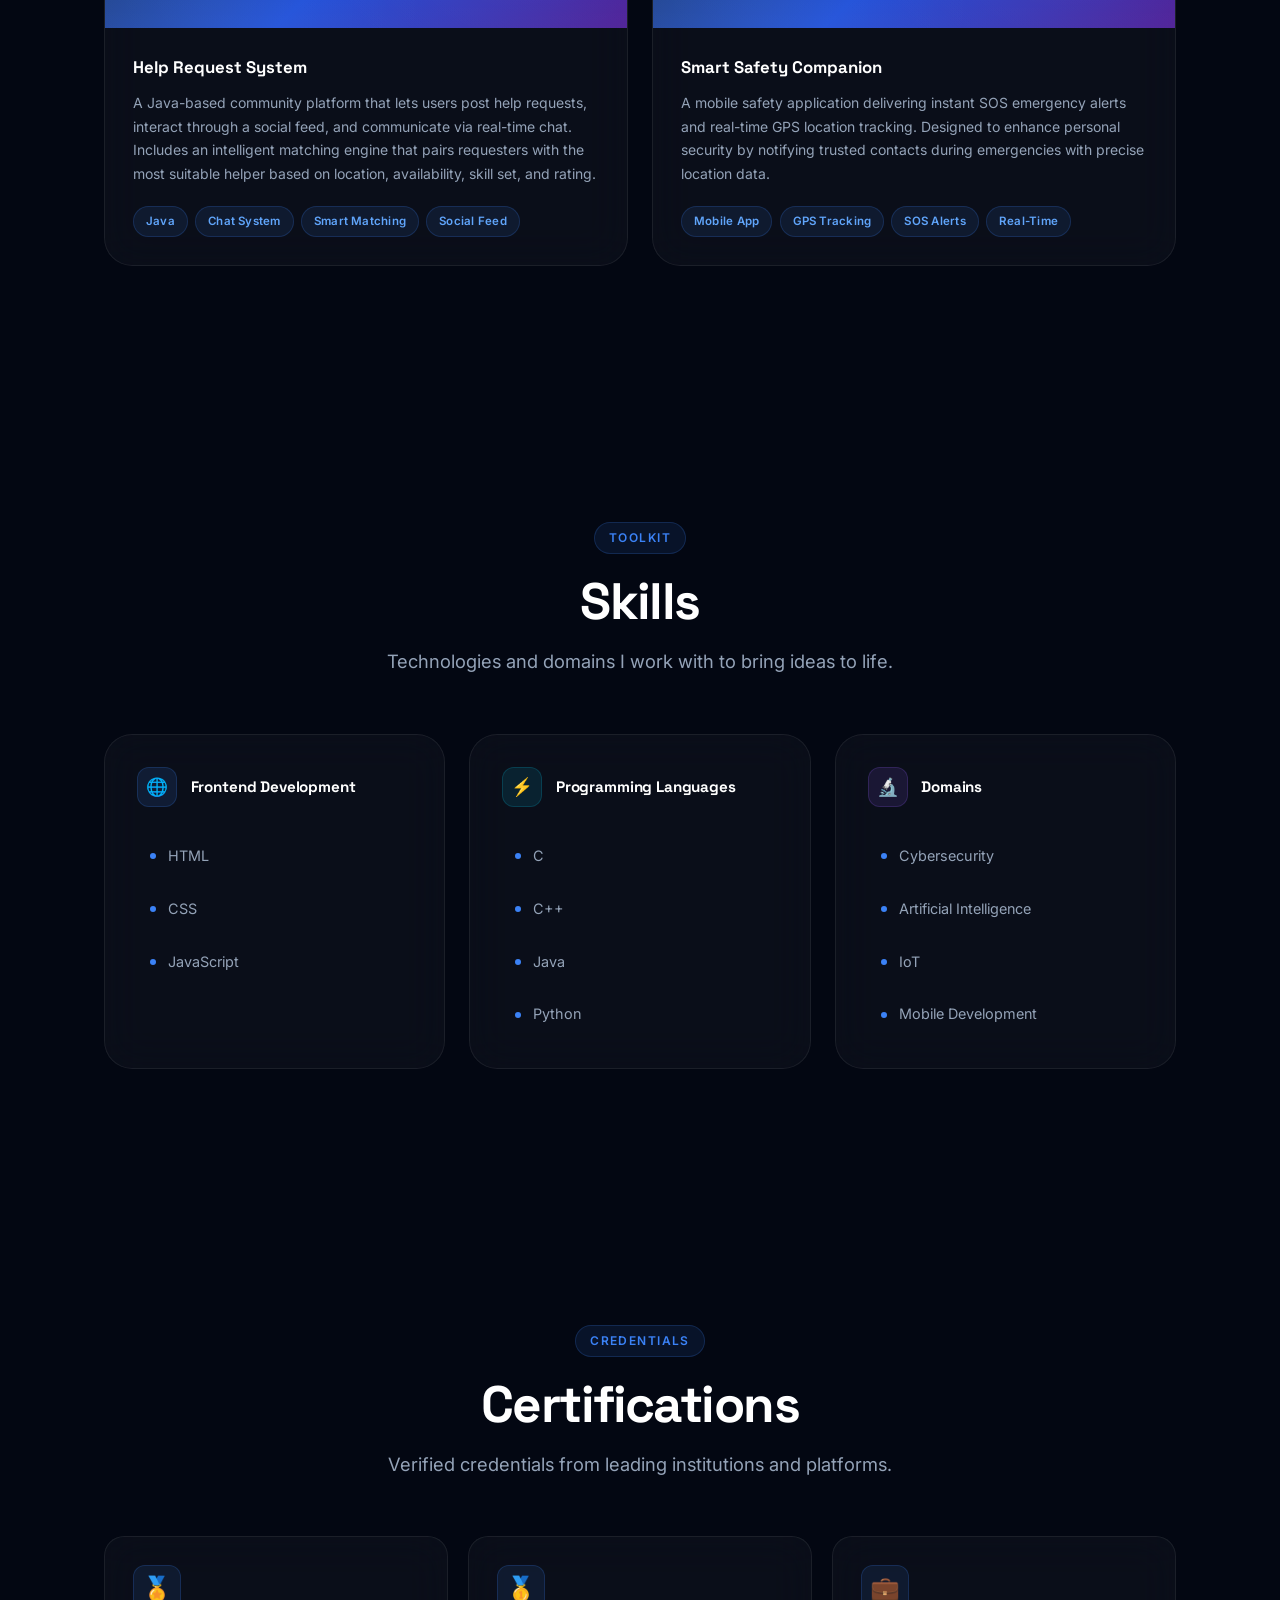
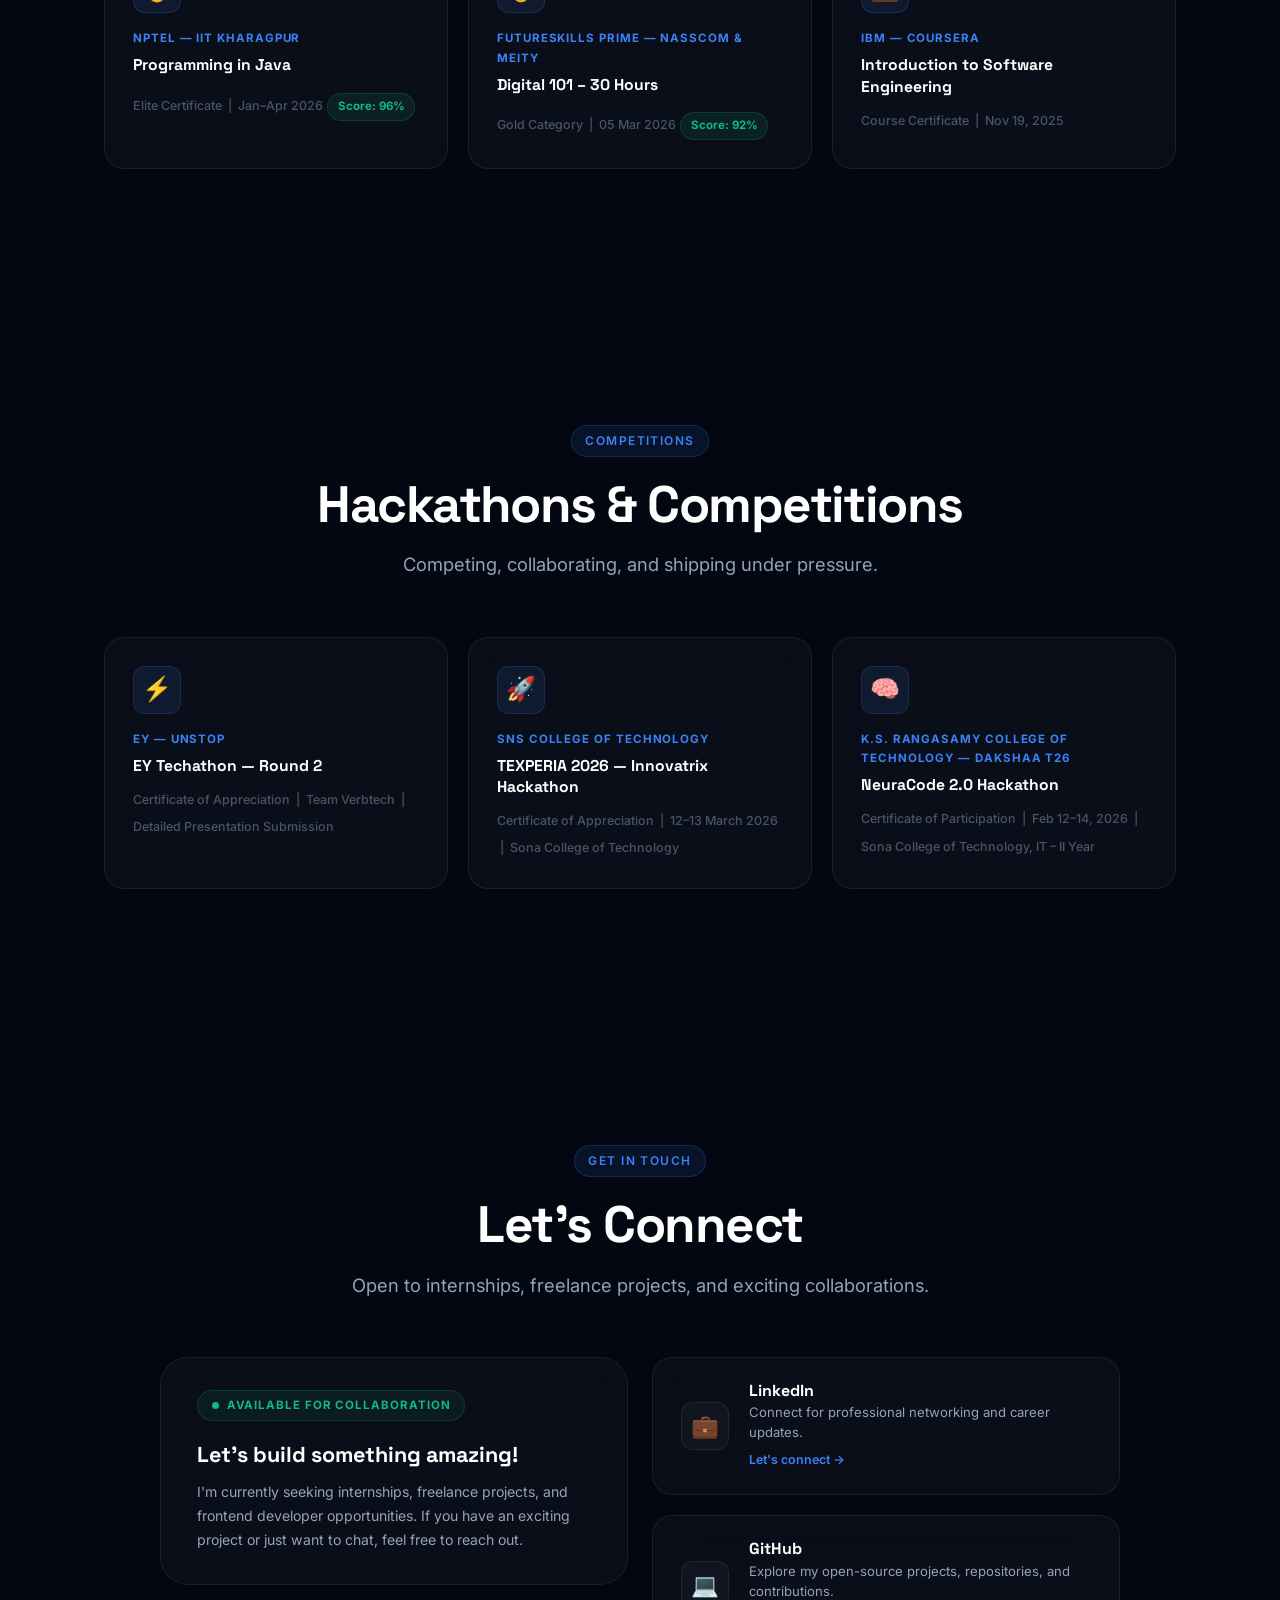
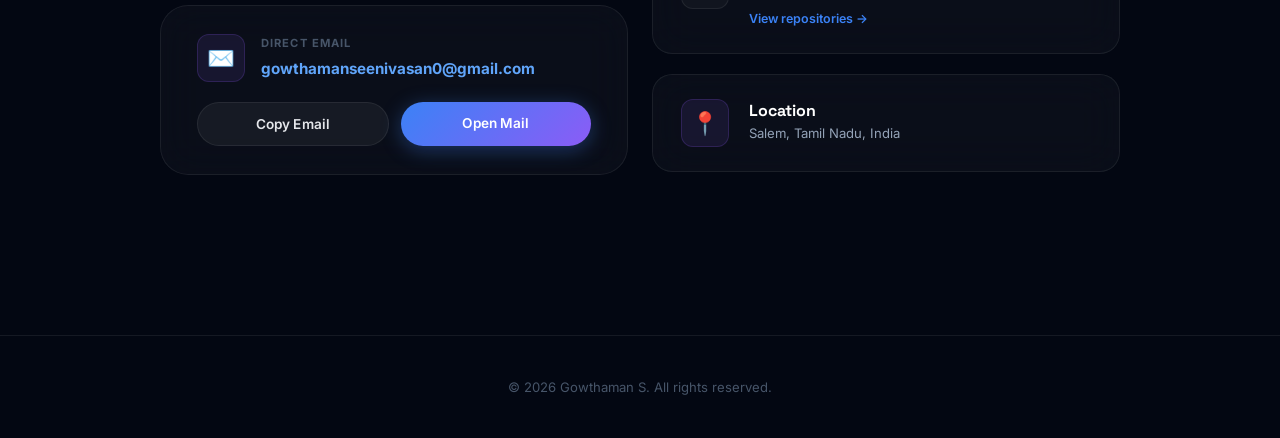
==== commit df63cbf0: "Add files via upload" ====
--- a/Portfolio/index.html
+++ b/Portfolio/index.html
@@ -3,192 +3,498 @@
 <head>
     <meta charset="UTF-8">
     <meta name="viewport" content="width=device-width, initial-scale=1.0">
-    <title>Gowthaman S | Portfolio</title>
-    <meta name="description" content="Personal portfolio website of Gowthaman S, an IT student and Frontend Developer.">
-    <link rel="stylesheet" href="style.css">
+    <title>Gowthaman S | Frontend Developer & IT Student</title>
+    <meta name="description" content="Portfolio of Gowthaman S — IT student at Sona College of Technology, Frontend Developer & Software Engineer passionate about building innovative digital solutions in AI, cybersecurity, and modern web tech.">
+    <meta name="keywords" content="Gowthaman, Portfolio, Frontend Developer, IT Student, Blockchain, BLE, AI, Cybersecurity, Java, Python">
+    <meta name="author" content="Gowthaman S">
+    <meta property="og:title" content="Gowthaman S | Frontend Developer">
+    <meta property="og:description" content="IT student & Frontend Developer building innovative digital solutions.">
+    <meta property="og:type" content="website">
+
+    <!-- Fonts -->
     <link rel="preconnect" href="https://fonts.googleapis.com">
     <link rel="preconnect" href="https://fonts.gstatic.com" crossorigin>
-    <link href="https://fonts.googleapis.com/css2?family=Outfit:wght@300;400;600;800&display=swap" rel="stylesheet">
+    <link href="https://fonts.googleapis.com/css2?family=Inter:wght@300;400;500;600;700;800;900&family=Space+Grotesk:wght@300;400;500;600;700&display=swap" rel="stylesheet">
+
+    <!-- Stylesheet -->
+    <link rel="stylesheet" href="style.css">
 </head>
 <body>
-    <div class="background-elements">
-        <div class="blob blob-1"></div>
-        <div class="blob blob-2"></div>
-        <div class="blob blob-3"></div>
-    </div>
-    
-    <nav class="navbar">
-        <a href="#home" class="logo">GS</a>
-        <ul class="nav-links">
-            <li><a href="#about">About</a></li>
-            <li><a href="#journey">Journey</a></li>
-            <li><a href="#projects">Projects</a></li>
-            <li><a href="#skills">Skills</a></li>
-            <li><a href="#contact">Contact</a></li>
+
+
+    <!-- ===== NAVIGATION ===== -->
+    <nav class="navbar" id="navbar" role="navigation" aria-label="Main navigation">
+        <ul class="nav-links" id="navLinks" role="list">
+            <li><a href="#about"          id="nav-about">About</a></li>
+            <li><a href="#journey"        id="nav-journey">Journey</a></li>
+            <li><a href="#projects"       id="nav-projects">Projects</a></li>
+            <li><a href="#skills"         id="nav-skills">Skills</a></li>
+            <li><a href="#certifications" id="nav-certs">Certifications</a></li>
+            <li><a href="#hackathons"     id="nav-hack">Hackathons</a></li>
+            <li><a href="#contact"        id="nav-contact">Contact</a></li>
         </ul>
-        <div class="hamburger">
+        <button class="hamburger" id="hamburger" aria-label="Toggle navigation menu" aria-expanded="false">
             <span class="bar"></span>
             <span class="bar"></span>
             <span class="bar"></span>
+        </button>
+    </nav>
+
+    <!-- Mobile menu overlay -->
+    <div class="mobile-menu" id="mobileMenu" role="dialog" aria-label="Mobile navigation">
+        <a href="#about"          class="mob-link">About</a>
+        <a href="#journey"        class="mob-link">Journey</a>
+        <a href="#projects"       class="mob-link">Projects</a>
+        <a href="#skills"         class="mob-link">Skills</a>
+        <a href="#certifications" class="mob-link">Certifications</a>
+        <a href="#hackathons"     class="mob-link">Hackathons</a>
+        <a href="#contact"        class="mob-link">Contact</a>
+    </div>
+
+    <main>
+
+        <!-- ===== HERO ===== -->
+        <section id="home" aria-label="Hero">
+
+            <div class="hero-inner">
+                <!-- Left / Content -->
+                <div class="hero-content">
+                   
+                    <h1 class="hero-title anim-fade-up anim-delay-1">
+                        Hi, I'm<br>
+                        <span class="name-highlight">Gowthaman S</span>
+                    </h1>
+
+                    <p class="hero-subtitle anim-fade-up anim-delay-2">
+                        Frontend Developer &amp; IT Student @SCT
+                    </p>
+                    <p class="hero-subtitle anim-fade-up anim-delay-2">
+                         Building intelligent digital solutions at the intersection of AI, security, and modern web.
+                    </p>
+
+
+                    <div class="hero-cta anim-fade-up anim-delay-3">
+                        <a href="#journey"  class="btn btn-primary"    id="hero-cta-journey">My Journey</a>
+                        <a href="#contact"  class="btn btn-secondary"  id="hero-cta-contact">Contact Me</a>
+                    </div>
+
+
+                </div>
+            </div>
+
+
+        </section>
+
+        <!-- ===== STATS BAR ===== -->
+        <div class="stats-bar" aria-label="Key achievements">
+            <div class="stats-bar-inner reveal">
+                <div class="stat-item">
+                    <div class="stat-value" data-count="96" data-suffix="%">0%</div>
+                    <div class="stat-label">NPTEL Java Score</div>
+                </div>
+                <div class="stat-item">
+                    <div class="stat-value" data-count="92" data-suffix="%">0%</div>
+                    <div class="stat-label">FutureSkills Prime Score</div>
+                </div>
+                <div class="stat-item">
+                    <div class="stat-value" data-count="4" data-suffix="+">0+</div>
+                    <div class="stat-label">Projects Shipped</div>
+                </div>
+                <div class="stat-item">
+                    <div class="stat-value" data-count="3" data-suffix="+">0+</div>
+                    <div class="stat-label">Hackathons Competed</div>
+                </div>
+            </div>
         </div>
-    </nav>
-
-    <main>
-        <section id="home" class="hero">
-            <div class="hero-content">
-                <h1 class="fade-in-up">Hi, I'm <span class="highlight">Gowthaman S</span></h1>
-                <p class="subtitle fade-in-up delay-1">Frontend Developer & IT Student</p>
-                <div class="cta-buttons fade-in-up delay-2">
-                    <a href="#journey" class="btn btn-primary">My Journey</a>
-                    <a href="#contact" class="btn btn-secondary">Contact Me</a>
-                </div>
-            </div>
-            <div class="hero-image-container fade-in">
-                <img src="avatar.png" alt="Gowthaman S Profile Picture" class="profile-img">
-            </div>
-        </section>
-
-        <section id="about" class="section reveal">
-            <h2 class="section-title">About Me</h2>
-            <div class="glass-card">
-                <p>Hello! I'm Gowthaman, an Information Technology student with a strong passion for software development, cybersecurity, artificial intelligence, and innovative technology solutions. I enjoy transforming ideas into practical applications that solve real-world problems and create meaningful impact.</p>
-                <br>
-                <p>With experience in programming languages such as C, C++, and Python, I continuously work on enhancing my technical skills through academic projects, hackathons, certifications, and hands-on learning. I am particularly interested in developing intelligent systems, secure applications, and modern digital solutions that improve efficiency and user experience.</p>
-            </div>
-        </section>
-
-        <!-- Interactive Timeline Section -->
-        <section id="journey" class="section">
-            <h2 class="section-title">My Journey</h2>
+
+        <!-- ===== ABOUT ===== -->
+        <section id="about" class="section" aria-label="About Me">
+            <div class="section-header reveal">
+                <span class="section-label">Who I Am</span>
+                <h2 class="section-title">About Me</h2>
+                <p class="section-subtitle">Passionate about building technology that makes a meaningful impact.</p>
+            </div>
+
+            <div class="about-grid">
+                <div class="about-main-card reveal">
+                    <p>Hello! I'm Gowthaman, an Information Technology student with a strong passion for software development, cybersecurity, artificial intelligence, and innovative technology solutions. I enjoy transforming ideas into practical applications that solve real-world problems and create meaningful impact.</p>
+                    <p>With experience in programming languages such as C, C++, Java, and Python, I continuously work on enhancing my technical skills through academic projects, hackathons, certifications, and hands-on learning. I am particularly interested in developing intelligent systems, secure applications, and modern digital solutions that improve efficiency and user experience.</p>
+                </div>
+
+                <div class="about-side">
+                    <div class="about-info-card reveal reveal-delay-1">
+                        <div class="about-info-icon icon-blue">🎓</div>
+                        <div class="about-info-text">
+                            <strong>B.Tech Information Technology</strong>
+                            <span>Sona College of Technology · 2024–2028</span>
+                        </div>
+                    </div>
+                    <div class="about-info-card reveal reveal-delay-2">
+                        <div class="about-info-icon icon-cyan">💻</div>
+                        <div class="about-info-text">
+                            <strong>Frontend Developer</strong>
+                            <span>HTML, CSS, JavaScript &amp; Modern Web Tech</span>
+                        </div>
+                    </div>
+                    <div class="about-info-card reveal reveal-delay-3">
+                        <div class="about-info-icon icon-violet">🛡️</div>
+                        <div class="about-info-text">
+                            <strong>Cybersecurity &amp; AI Focus</strong>
+                            <span>Intelligent Systems &amp; Secure Applications</span>
+                        </div>
+                    </div>
+                    <div class="about-info-card reveal reveal-delay-4">
+                        <div class="about-info-icon icon-green">📍</div>
+                        <div class="about-info-text">
+                            <strong>Salem, Tamil Nadu, India</strong>
+                            <span>Available for Remote &amp; On-site Roles</span>
+                        </div>
+                    </div>
+                </div>
+            </div>
+        </section>
+
+        <!-- ===== JOURNEY / EDUCATION ===== -->
+        <section id="journey" class="section" aria-label="My Journey">
+            <div class="section-header-centered reveal">
+                <span class="section-label">Education &amp; Growth</span>
+                <h2 class="section-title">My Journey</h2>
+                <p class="section-subtitle">A continuous path of learning, building, and innovating.</p>
+            </div>
+
             <div class="timeline-wrapper">
-                <div class="timeline-line"></div>
-                
-                <div class="timeline-milestone left">
-                    <div class="timeline-dot"></div>
-                    <div class="timeline-content glass-card">
-                        <span class="timeline-date">2024 - 2028</span>
+                <div class="timeline-track" aria-hidden="true">
+                    <div class="timeline-track-fill" id="timelineFill"></div>
+                </div>
+
+                <div class="timeline-item left" id="tl-1">
+                    <div class="timeline-dot" aria-hidden="true"></div>
+                    <div class="timeline-content">
+                        <span class="timeline-date">2024 – 2028</span>
                         <h3>B.Tech Information Technology</h3>
                         <h4>Sona College of Technology</h4>
-                        <p>Currently pursuing my undergraduate degree, focusing on modern web technologies, artificial intelligence, and cybersecurity.</p>
-                    </div>
-                </div>
-
-                <div class="timeline-milestone right">
-                    <div class="timeline-dot"></div>
-                    <div class="timeline-content glass-card">
+                        <p>Pursuing an undergraduate degree focused on modern web technologies, artificial intelligence, and cybersecurity.</p>
+                    </div>
+                </div>
+
+                <div class="timeline-item right" id="tl-2">
+                    <div class="timeline-dot" aria-hidden="true"></div>
+                    <div class="timeline-content">
                         <span class="timeline-date">Continuous Learning</span>
-                        <h3>Skill Expansion & Hackathons</h3>
-                        <h4>Frontend & Core Programming</h4>
-                        <p>Actively learning HTML, CSS, JavaScript alongside core languages like C, C++, and Python. Participating in hackathons to apply knowledge to real-world challenges.</p>
-                    </div>
-                </div>
-
-                <div class="timeline-milestone left">
-                    <div class="timeline-dot"></div>
-                    <div class="timeline-content glass-card">
+                        <h3>Skill Expansion &amp; Hackathons</h3>
+                        <h4>Frontend &amp; Core Programming</h4>
+                        <p>Actively learning HTML, CSS, JavaScript, and Java alongside C, C++, and Python. Participating in hackathons to apply knowledge to real-world challenges.</p>
+                    </div>
+                </div>
+
+                <div class="timeline-item left" id="tl-3">
+                    <div class="timeline-dot" aria-hidden="true"></div>
+                    <div class="timeline-content">
                         <span class="timeline-date">Innovation</span>
-                        <h3>Security & AI Research</h3>
-                        <h4>Cybersecurity & Intelligent Systems</h4>
-                        <p>Diving deep into the realms of secure application development and machine learning, driving projects that combine hardware (IoT) and software.</p>
-                    </div>
-                </div>
-            </div>
-        </section>
-
-        <section id="projects" class="section">
-            <h2 class="section-title">Featured Projects</h2>
+                        <h3>Security &amp; AI Research</h3>
+                        <h4>Cybersecurity &amp; Intelligent Systems</h4>
+                        <p>Diving deep into secure application development and machine learning, driving projects that combine hardware (IoT) and software.</p>
+                    </div>
+                </div>
+            </div>
+        </section>
+
+        <!-- ===== PROJECTS ===== -->
+        <section id="projects" class="section" aria-label="Featured Projects">
+            <div class="section-header-centered reveal">
+                <span class="section-label">What I've Built</span>
+                <h2 class="section-title">Featured Projects</h2>
+                <p class="section-subtitle">Real-world solutions blending AI, blockchain, IoT, and modern software engineering.</p>
+            </div>
+
             <div class="projects-grid">
-                <div class="project-card glass-card reveal">
-                    <div class="project-image" style="background: linear-gradient(135deg, var(--primary) 0%, var(--accent-1) 100%); display: flex; align-items: center; justify-content: center;">
-                        <h3 style="color: white; text-align: center; padding: 1rem; text-shadow: 0 2px 10px rgba(0,0,0,0.3); font-size: 2rem;">Certificate Validation</h3>
-                    </div>
-                    <div class="project-info">
+
+                <!-- Project 1 — Certificate Validation -->
+                <article class="project-card reveal" aria-label="Blockchain Certificate Validation Project">
+                    <div class="project-banner proj-img-1">
+                        <span class="proj-icon" aria-hidden="true">🔗</span>
+                        <span class="proj-banner-title">Certificate Validation</span>
+                    </div>
+                    <div class="project-body">
                         <h3>Blockchain-Based Academic Certificate Validation</h3>
                         <p>A decentralized application designed to issue and verify academic credentials securely. Features an innovative offline proof mechanism allowing validation without constant internet connectivity.</p>
-                        <div class="tech-stack">
+                        <div class="tech-stack" aria-label="Technologies used">
                             <span>Blockchain</span>
                             <span>Cryptography</span>
                             <span>Web3</span>
                         </div>
                     </div>
-                </div>
-                <div class="project-card glass-card reveal delay-1">
-                    <div class="project-image" style="background: linear-gradient(135deg, var(--accent-2) 0%, #3b82f6 100%); display: flex; align-items: center; justify-content: center;">
-                        <h3 style="color: white; text-align: center; padding: 1rem; text-shadow: 0 2px 10px rgba(0,0,0,0.3); font-size: 2rem;">Attendance System</h3>
-                    </div>
-                    <div class="project-info">
-                        <h3>BLE and AI-Powered Attendance Management</h3>
+                </article>
+
+                <!-- Project 2 — Attendance System -->
+                <article class="project-card reveal reveal-delay-1" aria-label="BLE Attendance System Project">
+                    <div class="project-banner proj-img-2">
+                        <span class="proj-icon" aria-hidden="true">📡</span>
+                        <span class="proj-banner-title">Attendance System</span>
+                    </div>
+                    <div class="project-body">
+                        <h3>BLE &amp; AI-Powered Attendance Management</h3>
                         <p>An automated, touchless attendance tracking system combining Bluetooth Low Energy (BLE) beacons and Artificial Intelligence for seamless presence detection and real-time analytics.</p>
-                        <div class="tech-stack">
+                        <div class="tech-stack" aria-label="Technologies used">
                             <span>Python</span>
                             <span>AI / ML</span>
                             <span>IoT (BLE)</span>
                         </div>
                     </div>
-                </div>
-            </div>
-        </section>
-
-        <section id="skills" class="section">
-            <h2 class="section-title">Skills</h2>
+                </article>
+
+                <!-- Project 3 — Help Request System -->
+                <article class="project-card reveal reveal-delay-2" aria-label="Help Request System Project">
+                    <div class="project-banner proj-img-3">
+                        <span class="proj-icon" aria-hidden="true">🤝</span>
+                        <span class="proj-banner-title">Help Request System</span>
+                    </div>
+                    <div class="project-body">
+                        <h3>Help Request System</h3>
+                        <p>A Java-based community platform that lets users post help requests, interact through a social feed, and communicate via real-time chat. Includes an intelligent matching engine that pairs requesters with the most suitable helper based on location, availability, skill set, and rating.</p>
+                        <div class="tech-stack" aria-label="Technologies used">
+                            <span>Java</span>
+                            <span>Chat System</span>
+                            <span>Smart Matching</span>
+                            <span>Social Feed</span>
+                        </div>
+                    </div>
+                </article>
+
+                <!-- Project 4 — Smart Safety Companion -->
+                <article class="project-card reveal reveal-delay-3" aria-label="Smart Safety Companion Project">
+                    <div class="project-banner proj-img-4">
+                        <span class="proj-icon" aria-hidden="true">🛡️</span>
+                        <span class="proj-banner-title">Smart Safety Companion</span>
+                    </div>
+                    <div class="project-body">
+                        <h3>Smart Safety Companion</h3>
+                        <p>A mobile safety application delivering instant SOS emergency alerts and real-time GPS location tracking. Designed to enhance personal security by notifying trusted contacts during emergencies with precise location data.</p>
+                        <div class="tech-stack" aria-label="Technologies used">
+                            <span>Mobile App</span>
+                            <span>GPS Tracking</span>
+                            <span>SOS Alerts</span>
+                            <span>Real-Time</span>
+                        </div>
+                    </div>
+                </article>
+
+            </div>
+        </section>
+
+        <!-- ===== SKILLS ===== -->
+        <section id="skills" class="section" aria-label="Skills">
+            <div class="section-header-centered reveal">
+                <span class="section-label">Toolkit</span>
+                <h2 class="section-title">Skills</h2>
+                <p class="section-subtitle">Technologies and domains I work with to bring ideas to life.</p>
+            </div>
+
             <div class="skills-grid">
-                <div class="skill-category glass-card reveal">
-                    <h3>Frontend Development</h3>
-                    <ul class="skill-list">
-                        <li>HTML</li>
-                        <li>CSS</li>
-                        <li>JavaScript</li>
+                <div class="skill-category reveal" aria-label="Frontend Development Skills">
+                    <div class="skill-cat-header">
+                        <div class="skill-cat-icon icon-blue">🌐</div>
+                        <h3>Frontend Development</h3>
+                    </div>
+                    <ul class="skill-list" role="list">
+                        <li><span class="skill-dot" aria-hidden="true"></span>HTML</li>
+                        <li><span class="skill-dot" aria-hidden="true"></span>CSS</li>
+                        <li><span class="skill-dot" aria-hidden="true"></span>JavaScript</li>
                     </ul>
                 </div>
-                <div class="skill-category glass-card reveal delay-1">
-                    <h3>Programming Languages</h3>
-                    <ul class="skill-list">
-                        <li>C</li>
-                        <li>C++</li>
-                        <li>Python</li>
+
+                <div class="skill-category reveal reveal-delay-1" aria-label="Programming Languages Skills">
+                    <div class="skill-cat-header">
+                        <div class="skill-cat-icon icon-cyan">⚡</div>
+                        <h3>Programming Languages</h3>
+                    </div>
+                    <ul class="skill-list" role="list">
+                        <li><span class="skill-dot" aria-hidden="true"></span>C</li>
+                        <li><span class="skill-dot" aria-hidden="true"></span>C++</li>
+                        <li><span class="skill-dot" aria-hidden="true"></span>Java</li>
+                        <li><span class="skill-dot" aria-hidden="true"></span>Python</li>
                     </ul>
                 </div>
-                <div class="skill-category glass-card reveal delay-2">
-                    <h3>Domains</h3>
-                    <ul class="skill-list">
-                        <li>Cybersecurity</li>
-                        <li>Artificial Intelligence</li>
-                        <li>IoT</li>
+
+                <div class="skill-category reveal reveal-delay-2" aria-label="Domain Skills">
+                    <div class="skill-cat-header">
+                        <div class="skill-cat-icon icon-violet">🔬</div>
+                        <h3>Domains</h3>
+                    </div>
+                    <ul class="skill-list" role="list">
+                        <li><span class="skill-dot" aria-hidden="true"></span>Cybersecurity</li>
+                        <li><span class="skill-dot" aria-hidden="true"></span>Artificial Intelligence</li>
+                        <li><span class="skill-dot" aria-hidden="true"></span>IoT</li>
+                        <li><span class="skill-dot" aria-hidden="true"></span>Mobile Development</li>
                     </ul>
                 </div>
             </div>
         </section>
 
-        <section id="contact" class="section">
-            <h2 class="section-title">Get in Touch</h2>
-            <div class="glass-card contact-form-container reveal">
-                <div class="contact-info" style="text-align: center; margin-bottom: 2.5rem;">
-                    <p style="font-size: 1.2rem; color: var(--text-main);">Feel free to reach out for collaborations or just a friendly hello!</p>
-                    <a href="mailto:gowthamanseenivasan0@gmail.com" class="highlight" style="font-size: 1.3rem; font-weight: bold; text-decoration: none; display: inline-block; margin-top: 1rem;">gowthamanseenivasan0@gmail.com</a>
-                </div>
-                <form class="contact-form" onsubmit="event.preventDefault(); alert('Message sent successfully!');">
-                    <div class="form-group">
-                        <label for="name">Name</label>
-                        <input type="text" id="name" placeholder="Your Name" required>
-                    </div>
-                    <div class="form-group">
-                        <label for="message">Message</label>
-                        <textarea id="message" rows="5" placeholder="How can I help you?" required></textarea>
-                    </div>
-                    <button type="submit" class="btn btn-primary">Send Message</button>
-                </form>
-            </div>
-        </section>
+        <!-- ===== CERTIFICATIONS ===== -->
+        <section id="certifications" class="section" aria-label="Certifications">
+            <div class="section-header-centered reveal">
+                <span class="section-label">Credentials</span>
+                <h2 class="section-title">Certifications</h2>
+                <p class="section-subtitle">Verified credentials from leading institutions and platforms.</p>
+            </div>
+
+            <div class="certs-grid">
+
+                <div class="cert-card reveal" aria-label="NPTEL Java Certificate">
+                    <div class="cert-badge">🏅</div>
+                    <div class="cert-body">
+                        <span class="cert-issuer">NPTEL — IIT Kharagpur</span>
+                        <h3 class="cert-title">Programming in Java</h3>
+                        <span class="cert-meta">Elite Certificate &nbsp;|&nbsp; Jan–Apr 2026</span>
+                        <span class="cert-score">Score: 96%</span>
+                    </div>
+                </div>
+
+                <div class="cert-card reveal reveal-delay-1" aria-label="FutureSkills Prime Certificate">
+                    <div class="cert-badge">🥇</div>
+                    <div class="cert-body">
+                        <span class="cert-issuer">FutureSkills Prime — NASSCOM &amp; MeitY</span>
+                        <h3 class="cert-title">Digital 101 – 30 Hours</h3>
+                        <span class="cert-meta">Gold Category &nbsp;|&nbsp; 05 Mar 2026</span>
+                        <span class="cert-score">Score: 92%</span>
+                    </div>
+                </div>
+
+                <div class="cert-card reveal reveal-delay-2" aria-label="IBM Software Engineering Certificate">
+                    <div class="cert-badge">💼</div>
+                    <div class="cert-body">
+                        <span class="cert-issuer">IBM — Coursera</span>
+                        <h3 class="cert-title">Introduction to Software Engineering</h3>
+                        <span class="cert-meta">Course Certificate &nbsp;|&nbsp; Nov 19, 2025</span>
+                    </div>
+                </div>
+
+            </div>
+        </section>
+
+        <!-- ===== HACKATHONS ===== -->
+        <section id="hackathons" class="section" aria-label="Hackathons and Competitions">
+            <div class="section-header-centered reveal">
+                <span class="section-label">Competitions</span>
+                <h2 class="section-title">Hackathons &amp; Competitions</h2>
+                <p class="section-subtitle">Competing, collaborating, and shipping under pressure.</p>
+            </div>
+
+            <div class="certs-grid">
+
+                <div class="cert-card reveal" aria-label="EY Techathon">
+                    <div class="cert-badge">⚡</div>
+                    <div class="cert-body">
+                        <span class="cert-issuer">EY — Unstop</span>
+                        <h3 class="cert-title">EY Techathon — Round 2</h3>
+                        <span class="cert-meta">Certificate of Appreciation &nbsp;|&nbsp; Team Verbtech &nbsp;|&nbsp; Detailed Presentation Submission</span>
+                    </div>
+                </div>
+
+                <div class="cert-card reveal reveal-delay-1" aria-label="TEXPERIA 2026 Hackathon">
+                    <div class="cert-badge">🚀</div>
+                    <div class="cert-body">
+                        <span class="cert-issuer">SNS College of Technology</span>
+                        <h3 class="cert-title">TEXPERIA 2026 — Innovatrix Hackathon</h3>
+                        <span class="cert-meta">Certificate of Appreciation &nbsp;|&nbsp; 12–13 March 2026 &nbsp;|&nbsp; Sona College of Technology</span>
+                    </div>
+                </div>
+
+                <div class="cert-card reveal reveal-delay-2" aria-label="NeuraCode 2.0 Hackathon">
+                    <div class="cert-badge">🧠</div>
+                    <div class="cert-body">
+                        <span class="cert-issuer">K.S. Rangasamy College of Technology — DAKSHAA T26</span>
+                        <h3 class="cert-title">NeuraCode 2.0 Hackathon</h3>
+                        <span class="cert-meta">Certificate of Participation &nbsp;|&nbsp; Feb 12–14, 2026 &nbsp;|&nbsp; Sona College of Technology, IT – II Year</span>
+                    </div>
+                </div>
+
+            </div>
+        </section>
+
+        <!-- ===== CONTACT ===== -->
+        <section id="contact" class="section" aria-label="Contact">
+            <div class="section-header-centered reveal">
+                <span class="section-label">Get in Touch</span>
+                <h2 class="section-title">Let's Connect</h2>
+                <p class="section-subtitle">Open to internships, freelance projects, and exciting collaborations.</p>
+            </div>
+
+            <div class="contact-grid">
+                <!-- Left Column -->
+                <div class="contact-info-col">
+                    <div class="contact-status-card reveal">
+                        <div class="status-indicator" role="status" aria-label="Available for collaboration">
+                            <span class="pulse-dot" aria-hidden="true"></span>
+                            <span class="status-text">Available for Collaboration</span>
+                        </div>
+                        <h3>Let's build something amazing!</h3>
+                        <p>I'm currently seeking internships, freelance projects, and frontend developer opportunities. If you have an exciting project or just want to chat, feel free to reach out.</p>
+                    </div>
+
+                    <div class="contact-direct-card reveal reveal-delay-1">
+                        <div class="direct-header">
+                            <div class="direct-icon" aria-hidden="true">✉️</div>
+                            <div class="direct-details">
+                                <span class="direct-label">Direct Email</span>
+                                <a href="mailto:gowthamanseenivasan0@gmail.com" class="direct-email-link" aria-label="Send email to Gowthaman">gowthamanseenivasan0@gmail.com</a>
+                            </div>
+                        </div>
+                        <div class="direct-actions">
+                            <button id="copyEmailBtn" class="btn btn-secondary" onclick="copyEmail()" aria-label="Copy email address">
+                                <span class="btn-text">Copy Email</span>
+                            </button>
+                            <a href="mailto:gowthamanseenivasan0@gmail.com" class="btn btn-primary" aria-label="Open email client">Open Mail</a>
+                        </div>
+                    </div>
+                </div>
+
+                <!-- Right Column -->
+                <div class="contact-social-col">
+                    <a href="https://www.linkedin.com/in/gowthaman-s-242186327" target="_blank" rel="noopener" class="social-card linkedin reveal" aria-label="View LinkedIn profile">
+                        <div class="social-icon" aria-hidden="true">💼</div>
+                        <div class="social-info">
+                            <h3>LinkedIn</h3>
+                            <p>Connect for professional networking and career updates.</p>
+                            <span class="social-action-text">Let's connect →</span>
+                        </div>
+                    </a>
+
+                    <a href="https://github.com/gowthaman0102" target="_blank" rel="noopener" class="social-card github reveal reveal-delay-1" aria-label="View GitHub profile">
+                        <div class="social-icon" aria-hidden="true">💻</div>
+                        <div class="social-info">
+                            <h3>GitHub</h3>
+                            <p>Explore my open-source projects, repositories, and contributions.</p>
+                            <span class="social-action-text">View repositories →</span>
+                        </div>
+                    </a>
+
+                    <div class="social-card location-timezone reveal reveal-delay-2" aria-label="Location information">
+                        <div class="social-icon" aria-hidden="true">📍</div>
+                        <div class="social-info">
+                            <h3>Location</h3>
+                            <p>Salem, Tamil Nadu, India</p>
+                        </div>
+                    </div>
+                </div>
+            </div>
+        </section>
+
     </main>
 
-    <footer>
-        <div class="social-links">
-            <a href="https://github.com/gowthaman0102" target="_blank">GitHub</a>
-            <a href="https://www.linkedin.com/in/gowthaman-s-242186327" target="_blank">LinkedIn</a>
-            <a href="mailto:gowthamanseenivasan0@gmail.com">Email</a>
+    <!-- ===== FOOTER ===== -->
+    <footer role="contentinfo">
+        <div class="footer-inner">
+            <p>© 2026 Gowthaman S. All rights reserved.</p>
         </div>
-        <p>&copy; 2026 Gowthaman S. All rights reserved.</p>
     </footer>
+
+    <!-- Toast notification -->
+    <div class="toast" id="toast" role="alert" aria-live="polite">
+        <span class="toast-icon">✓</span>
+        <span id="toastMsg">Email copied to clipboard!</span>
+    </div>
 
     <script src="script.js"></script>
 </body>
--- a/Portfolio/style.css
+++ b/Portfolio/style.css
@@ -1,18 +1,72 @@
+/* ============================================================
+   GOOGLE FONTS — Inter + Space Grotesk
+   ============================================================ */
+@import url('https://fonts.googleapis.com/css2?family=Inter:wght@300;400;500;600;700;800;900&family=Space+Grotesk:wght@300;400;500;600;700&display=swap');
+
+/* ============================================================
+   DESIGN TOKENS — Premium Dark Luxury
+   ============================================================ */
 :root {
-    --bg-color: #0b1120;
-    --text-main: #f8fafc;
-    --text-muted: #94a3b8;
-    --primary: #10b981;
-    --primary-hover: #059669;
-    --secondary: rgba(255, 255, 255, 0.05);
-    --secondary-hover: rgba(255, 255, 255, 0.1);
-    --glass-bg: rgba(255, 255, 255, 0.03);
-    --glass-border: rgba(255, 255, 255, 0.08);
-    --accent-1: #3b82f6;
-    --accent-2: #8b5cf6;
-}
-
-* {
+    /* Backgrounds */
+    --bg-deep:        #030712;
+    --bg-dark:        #0f172a;
+    --bg-darker:      #020617;
+    --bg-card:        rgba(15, 23, 42, 0.8);
+    --bg-glass:       rgba(255, 255, 255, 0.03);
+
+    /* Brand Colors */
+    --primary:        #3b82f6;
+    --primary-dark:   #2563eb;
+    --primary-light:  #60a5fa;
+    --secondary:      #06b6d4;
+    --accent:         #8b5cf6;
+    --accent-light:   #a78bfa;
+    --green:          #10b981;
+
+    /* Text */
+    --text-primary:   #ffffff;
+    --text-secondary: #e5e7eb;
+    --text-muted:     #94a3b8;
+    --text-dim:       #475569;
+
+    /* Borders */
+    --border:         rgba(255, 255, 255, 0.07);
+    --border-hover:   rgba(59, 130, 246, 0.4);
+    --border-accent:  rgba(139, 92, 246, 0.35);
+
+    /* Gradients */
+    --grad-primary:   linear-gradient(135deg, #3b82f6, #8b5cf6);
+    --grad-cyan:      linear-gradient(135deg, #06b6d4, #3b82f6);
+    --grad-hero:      linear-gradient(135deg, #3b82f6 0%, #06b6d4 50%, #8b5cf6 100%);
+    --grad-text:      linear-gradient(135deg, #ffffff 0%, #e5e7eb 50%, #94a3b8 100%);
+
+    /* Shadows */
+    --shadow-sm:      0 1px 2px rgba(0, 0, 0, 0.4);
+    --shadow-md:      0 4px 24px rgba(0, 0, 0, 0.5);
+    --shadow-lg:      0 8px 48px rgba(0, 0, 0, 0.6);
+    --shadow-glow-b:  0 0 40px rgba(59, 130, 246, 0.2);
+    --shadow-glow-v:  0 0 40px rgba(139, 92, 246, 0.2);
+    --shadow-glow-c:  0 0 40px rgba(6, 182, 212, 0.2);
+
+    /* Layout */
+    --radius-sm:      8px;
+    --radius-md:      12px;
+    --radius-lg:      20px;
+    --radius-xl:      28px;
+    --radius-full:    9999px;
+    --section-pad:    clamp(80px, 10vw, 130px);
+    --max-width:      1200px;
+
+    /* Transitions */
+    --ease-out:       cubic-bezier(0.16, 1, 0.3, 1);
+    --ease-spring:    cubic-bezier(0.34, 1.56, 0.64, 1);
+    --transition:     all 0.35s var(--ease-out);
+}
+
+/* ============================================================
+   RESET & BASE
+   ============================================================ */
+*, *::before, *::after {
     margin: 0;
     padding: 0;
     box-sizing: border-box;
@@ -20,717 +74,1711 @@
 
 html {
     scroll-behavior: smooth;
+    -webkit-text-size-adjust: 100%;
 }
 
 body {
-    font-family: 'Outfit', sans-serif;
-    background-color: var(--bg-color);
-    color: var(--text-main);
-    line-height: 1.6;
+    font-family: 'Inter', 'Space Grotesk', sans-serif;
+    background-color: var(--bg-deep);
+    color: var(--text-secondary);
+    line-height: 1.7;
     overflow-x: hidden;
     position: relative;
-}
-
-/* ===================== BACKGROUND BLOBS ===================== */
-.background-elements {
-    position: fixed;
-    top: 0; left: 0;
-    width: 100vw; height: 100vh;
-    z-index: -1;
-    overflow: hidden;
-    pointer-events: none;
-}
-
-.blob {
-    position: absolute;
-    border-radius: 50%;
-    filter: blur(120px);
-    opacity: 0.4;
-    animation: float 20s infinite alternate;
-}
-
-.blob-1 {
-    top: -10%; left: -10%;
-    width: 40vw; height: 40vw;
-    background: var(--primary);
-    animation-delay: 0s;
-}
-
-.blob-2 {
-    bottom: -10%; right: -10%;
-    width: 50vw; height: 50vw;
-    background: var(--accent-1);
-    animation-delay: -5s;
-}
-
-.blob-3 {
-    top: 40%; left: 40%;
-    width: 30vw; height: 30vw;
-    background: var(--accent-2);
-    animation-delay: -10s;
-    opacity: 0.2;
-}
-
-@keyframes float {
-    0%   { transform: translate(0, 0) scale(1); }
-    100% { transform: translate(10%, 15%) scale(1.1); }
-}
-
-/* ===================== TYPOGRAPHY ===================== */
-h1, h2, h3 {
-    font-weight: 800;
-    line-height: 1.2;
-}
-
-.highlight {
-    background: linear-gradient(to right, var(--primary), var(--accent-1));
+    -webkit-font-smoothing: antialiased;
+    -moz-osx-font-smoothing: grayscale;
+}
+
+/* ============================================================
+   ANIMATED BACKGROUND — Orbs & Grid
+   ============================================================ */
+
+
+/* ============================================================
+   TYPOGRAPHY
+   ============================================================ */
+h1, h2, h3, h4, h5 {
+    font-family: 'Space Grotesk', 'Inter', sans-serif;
+    font-weight: 700;
+    line-height: 1.15;
+    color: var(--text-primary);
+}
+
+.gradient-text {
+    background: var(--grad-hero);
     -webkit-background-clip: text;
     -webkit-text-fill-color: transparent;
     background-clip: text;
 }
 
-/* ===================== NAVBAR ===================== */
+.gradient-text-subtle {
+    background: var(--grad-primary);
+    -webkit-background-clip: text;
+    -webkit-text-fill-color: transparent;
+    background-clip: text;
+}
+
+/* ============================================================
+   NAVIGATION
+   ============================================================ */
 .navbar {
     display: flex;
-    justify-content: space-between;
-    align-items: center;
-    padding: 1.2rem 5%;
+    justify-content: center;
+    align-items: center;
+    padding: 0 1.5rem;
+    height: 64px;
     position: fixed;
-    top: 0; width: 100%;
+    top: 16px;
+    left: 50%;
+    transform: translateX(-50%);
+    width: min(900px, calc(100% - 40px));
     z-index: 1000;
-    background: rgba(11, 17, 32, 0.85);
-    backdrop-filter: blur(12px);
-    border-bottom: 1px solid var(--glass-border);
-    transition: all 0.3s ease;
-}
-
-/* Logo — two initials with a small gap, no period */
-.logo {
-    font-size: 1.6rem;
-    font-weight: 800;
-    color: var(--text-main);
-    text-decoration: none;
-    display: flex;
-    align-items: center;
-    gap: 5px;          /* gap between G and S */
-    white-space: nowrap;
-    letter-spacing: 0;
-}
-
-.logo span {
-    display: inline-block;
-}
+    background: rgba(3, 7, 18, 0.7);
+    backdrop-filter: blur(20px) saturate(180%);
+    -webkit-backdrop-filter: blur(20px) saturate(180%);
+    border: 1px solid var(--border);
+    border-radius: var(--radius-full);
+    transition: var(--transition);
+}
+
+.navbar.scrolled {
+    background: rgba(3, 7, 18, 0.9);
+    border-color: rgba(59, 130, 246, 0.15);
+    box-shadow: 0 4px 32px rgba(0, 0, 0, 0.5), 0 0 0 1px rgba(255,255,255,0.03);
+}
+
+/* .nav-logo removed */
 
 .nav-links {
     display: flex;
     list-style: none;
-    gap: 2rem;
+    gap: 0.25rem;
+    align-items: center;
 }
 
 .nav-links a {
     color: var(--text-muted);
     text-decoration: none;
-    font-weight: 600;
-    font-size: 1rem;
-    transition: color 0.3s ease;
-}
-
-.nav-links a:hover { color: var(--text-main); }
-
-.hamburger { display: none; cursor: pointer; }
+    font-size: 0.875rem;
+    font-weight: 500;
+    padding: 0.45rem 0.85rem;
+    border-radius: var(--radius-full);
+    transition: var(--transition);
+    position: relative;
+    white-space: nowrap;
+}
+
+.nav-links a:hover,
+.nav-links a.active {
+    color: var(--text-primary);
+    background: rgba(255, 255, 255, 0.06);
+}
+
+.nav-links a.active {
+    color: var(--primary-light);
+    background: rgba(59, 130, 246, 0.1);
+}
+
+/* Hamburger — absolutely positioned so it never shifts the centered links */
+.hamburger {
+    display: none;
+    cursor: pointer;
+    flex-direction: column;
+    gap: 5px;
+    padding: 4px;
+    z-index: 1010;
+    position: absolute;
+    right: 1.25rem;
+    top: 50%;
+    transform: translateY(-50%);
+    background: none;
+    border: none;
+}
 
 .bar {
     display: block;
-    width: 25px; height: 3px;
-    margin: 5px auto;
-    transition: all 0.3s ease;
-    background-color: var(--text-main);
-    border-radius: 3px;
-}
-
-/* ===================== LAYOUT ===================== */
+    width: 22px;
+    height: 2px;
+    background: var(--text-secondary);
+    border-radius: 2px;
+    transition: var(--transition);
+}
+
+.hamburger.active .bar:nth-child(1) { transform: translateY(7px) rotate(45deg); }
+.hamburger.active .bar:nth-child(2) { opacity: 0; transform: scaleX(0); }
+.hamburger.active .bar:nth-child(3) { transform: translateY(-7px) rotate(-45deg); }
+
+/* Mobile Menu */
+.mobile-menu {
+    display: none;
+    position: fixed;
+    inset: 0;
+    background: rgba(3, 7, 18, 0.97);
+    backdrop-filter: blur(24px);
+    z-index: 999;
+    flex-direction: column;
+    align-items: center;
+    justify-content: center;
+    gap: 1rem;
+    opacity: 0;
+    pointer-events: none;
+    transition: opacity 0.3s var(--ease-out);
+}
+
+.mobile-menu.active {
+    opacity: 1;
+    pointer-events: all;
+}
+
+.mobile-menu a {
+    color: var(--text-secondary);
+    text-decoration: none;
+    font-size: 1.5rem;
+    font-weight: 600;
+    font-family: 'Space Grotesk', sans-serif;
+    transition: var(--transition);
+    padding: 0.5rem 2rem;
+}
+
+.mobile-menu a:hover {
+    color: var(--text-primary);
+    background: var(--grad-primary);
+    -webkit-background-clip: text;
+    -webkit-text-fill-color: transparent;
+    background-clip: text;
+}
+
+/* ============================================================
+   LAYOUT
+   ============================================================ */
 main {
-    padding: 0 5%;
-    max-width: 1200px;
+    position: relative;
+    z-index: 1;
+}
+
+.section {
+    padding: var(--section-pad) 5%;
+    max-width: var(--max-width);
     margin: 0 auto;
 }
 
-.section {
-    padding: 100px 0;
+.section-label {
+    display: inline-flex;
+    align-items: center;
+    gap: 0.5rem;
+    font-size: 0.75rem;
+    font-weight: 600;
+    letter-spacing: 0.12em;
+    text-transform: uppercase;
+    color: var(--primary);
+    background: rgba(59, 130, 246, 0.1);
+    border: 1px solid rgba(59, 130, 246, 0.2);
+    padding: 0.3rem 0.85rem;
+    border-radius: var(--radius-full);
+    margin-bottom: 1.25rem;
+}
+
+.section-title {
+    font-size: clamp(2rem, 4vw, 3.25rem);
+    font-weight: 700;
+    letter-spacing: -0.03em;
+    color: var(--text-primary);
+    margin-bottom: 1rem;
+    line-height: 1.1;
+}
+
+.section-subtitle {
+    font-size: clamp(1rem, 2vw, 1.15rem);
+    color: var(--text-muted);
+    max-width: 580px;
+    line-height: 1.7;
+    margin-bottom: 3.5rem;
+}
+
+/* Centered title variant */
+.section-header-centered {
+    text-align: center;
     display: flex;
     flex-direction: column;
+    align-items: center;
+}
+
+/* Left-aligned but horizontally centered variant */
+.section-header {
+    max-width: 800px;
+    margin: 0 auto;
+    text-align: left;
+    display: flex;
+    flex-direction: column;
+    align-items: flex-start;
+}
+
+/* ============================================================
+   GLASS CARD
+   ============================================================ */
+.glass-card {
+    background: var(--bg-glass);
+    border: 1px solid var(--border);
+    border-radius: var(--radius-lg);
+    backdrop-filter: blur(20px);
+    -webkit-backdrop-filter: blur(20px);
+    transition: var(--transition);
+}
+
+.glass-card:hover {
+    border-color: var(--border-hover);
+    box-shadow: var(--shadow-glow-b);
+    transform: translateY(-4px);
+}
+
+/* ============================================================
+   BUTTONS
+   ============================================================ */
+.btn {
+    display: inline-flex;
+    align-items: center;
     justify-content: center;
-}
-
-.section-title {
-    font-size: 2.5rem;
-    margin-bottom: 3rem;
-    text-align: center;
-}
-
-/* ===================== GLASS CARD ===================== */
-.glass-card {
-    background: var(--glass-bg);
-    border: 1px solid var(--glass-border);
-    border-radius: 20px;
-    padding: 2.5rem;
-    backdrop-filter: blur(16px);
-    box-shadow: 0 10px 30px rgba(0, 0, 0, 0.2);
-    transition: transform 0.3s ease, box-shadow 0.3s ease, border-color 0.3s ease;
-}
-
-.glass-card:hover {
-    transform: translateY(-5px);
-    box-shadow: 0 15px 40px rgba(0, 0, 0, 0.3);
-    border-color: rgba(255, 255, 255, 0.15);
-}
-
-/* ===================== BUTTONS ===================== */
-.btn {
-    display: inline-block;
-    padding: 0.85rem 2rem;
-    border-radius: 50px;
+    gap: 0.5rem;
+    padding: 0.75rem 1.75rem;
+    border-radius: var(--radius-full);
+    font-family: 'Inter', sans-serif;
+    font-weight: 600;
+    font-size: 0.925rem;
     text-decoration: none;
-    font-weight: 600;
-    transition: all 0.3s ease;
     border: none;
     cursor: pointer;
-    font-size: 1rem;
-    letter-spacing: 0.5px;
-    white-space: nowrap;        /* prevent text wrapping inside button */
+    transition: var(--transition);
+    white-space: nowrap;
+    position: relative;
+    overflow: hidden;
+    letter-spacing: 0.01em;
+}
+
+/* Ripple effect */
+.btn::after {
+    content: '';
+    position: absolute;
+    inset: 0;
+    background: white;
+    opacity: 0;
+    border-radius: inherit;
+    transition: opacity 0.3s ease;
+}
+.btn:active::after { opacity: 0.07; }
+
+.btn-primary {
+    background: var(--grad-primary);
+    color: #fff;
+    box-shadow: 0 4px 20px rgba(59, 130, 246, 0.35);
+}
+
+.btn-primary:hover {
+    box-shadow: 0 8px 32px rgba(59, 130, 246, 0.5);
+    transform: translateY(-2px) scale(1.01);
+}
+
+.btn-secondary {
+    background: rgba(255, 255, 255, 0.05);
+    color: var(--text-secondary);
+    border: 1px solid var(--border);
+}
+
+.btn-secondary:hover {
+    background: rgba(255, 255, 255, 0.08);
+    border-color: rgba(255, 255, 255, 0.15);
+    color: var(--text-primary);
+    transform: translateY(-2px);
+}
+
+/* ============================================================
+   HERO SECTION
+   ============================================================ */
+#home {
+    position: relative;
+    min-height: 100vh;
+    display: flex;
+    align-items: center;
+    padding: 0 5%;
+    padding-top: 120px;
+    overflow: hidden;
+}
+
+
+
+.hero-inner {
+    max-width: 760px;
+    margin: 0 auto;
+    width: 100%;
+    display: flex;
+    flex-direction: column;
+    align-items: center;
     text-align: center;
 }
 
-.btn-primary {
-    background: var(--primary);
-    color: white;
-    box-shadow: 0 4px 15px rgba(16, 185, 129, 0.3);
-}
-
-.btn-primary:hover {
-    background: var(--primary-hover);
-    box-shadow: 0 6px 20px rgba(16, 185, 129, 0.5);
-    transform: translateY(-2px);
-}
-
-.btn-secondary {
+/* Badge */
+.hero-badge {
+    display: inline-flex;
+    align-items: center;
+    gap: 0.5rem;
+    font-size: 0.8rem;
+    font-weight: 600;
+    color: var(--secondary);
+    background: rgba(6, 182, 212, 0.08);
+    border: 1px solid rgba(6, 182, 212, 0.2);
+    padding: 0.35rem 1rem;
+    border-radius: var(--radius-full);
+    margin-bottom: 1.5rem;
+    letter-spacing: 0.05em;
+}
+
+.hero-badge .dot {
+    width: 6px;
+    height: 6px;
+    border-radius: 50%;
     background: var(--secondary);
-    color: var(--text-main);
-    border: 1px solid var(--glass-border);
-}
-
-.btn-secondary:hover {
-    background: var(--secondary-hover);
-    transform: translateY(-2px);
-}
-
-/* ===================== HERO ===================== */
-.hero {
-    display: flex;
-    align-items: center;
-    justify-content: space-between;
-    gap: 4rem;
-    padding-top: 120px;
-    min-height: 100vh;
-}
-
-.hero-content { flex: 1; }
-
-.hero h1 {
-    font-size: clamp(2.2rem, 5vw, 4.5rem);
-    margin-bottom: 1rem;
-    line-height: 1.1;
-}
-
-.hero .subtitle {
-    font-size: clamp(1rem, 2.5vw, 1.5rem);
+    animation: blink 2s ease-in-out infinite;
+}
+
+@keyframes blink {
+    0%, 100% { opacity: 1; }
+    50%       { opacity: 0.3; }
+}
+
+/* Heading */
+.hero-title {
+    font-size: clamp(2.5rem, 6vw, 5.5rem);
+    font-weight: 800;
+    letter-spacing: -0.04em;
+    line-height: 1.05;
+    margin-bottom: 1.5rem;
+    color: var(--text-primary);
+}
+
+.hero-title .name-highlight {
+    background: var(--grad-hero);
+    -webkit-background-clip: text;
+    -webkit-text-fill-color: transparent;
+    background-clip: text;
+    background-size: 200% 200%;
+    animation: gradientShift 4s ease infinite;
+}
+
+@keyframes gradientShift {
+    0%, 100% { background-position: 0% 50%; }
+    50%       { background-position: 100% 50%; }
+}
+
+.hero-subtitle {
+    font-size: clamp(1rem, 2vw, 1.2rem);
     color: var(--text-muted);
     margin-bottom: 2.5rem;
-}
-
-.cta-buttons {
-    display: flex;
-    gap: 1.2rem;
+    line-height: 1.7;
+    max-width: 580px;
+}
+
+.hero-cta {
+    display: flex;
+    gap: 1rem;
     flex-wrap: wrap;
-}
-
-.hero-image-container {
-    flex: 1;
-    display: flex;
+    align-items: center;
     justify-content: center;
-    align-items: center;
+    margin-bottom: 3rem;
+}
+
+
+/* Profile / Image side */
+.hero-image-side {
+    display: flex;
+    align-items: center;
+    justify-content: center;
+    position: relative;
+}
+
+.hero-profile-wrap {
+    position: relative;
+    width: 340px;
+    height: 340px;
+}
+
+/* Rotating gradient ring */
+.hero-ring {
+    position: absolute;
+    inset: -8px;
+    border-radius: 50%;
+    background: conic-gradient(from 0deg, var(--primary), var(--secondary), var(--accent), var(--primary));
+    animation: ringRotate 6s linear infinite;
+    opacity: 0.7;
+}
+
+.hero-ring-inner {
+    position: absolute;
+    inset: 3px;
+    border-radius: 50%;
+    background: var(--bg-deep);
+}
+
+@keyframes ringRotate {
+    from { transform: rotate(0deg); }
+    to   { transform: rotate(360deg); }
 }
 
 .profile-img {
-    width: min(320px, 80vw);
-    height: min(320px, 80vw);
+    position: absolute;
+    inset: 10px;
     border-radius: 50%;
     object-fit: cover;
-    border: 4px solid var(--glass-border);
-    box-shadow: 0 0 50px rgba(16, 185, 129, 0.2);
-    transition: transform 0.5s ease;
-}
-
-.profile-img:hover { transform: scale(1.05) rotate(2deg); }
-
-/* ===================== TIMELINE (JOURNEY) ===================== */
+    object-position: center top;
+    width: calc(100% - 20px);
+    height: calc(100% - 20px);
+    transition: var(--transition);
+    z-index: 2;
+}
+
+.profile-img:hover {
+    transform: scale(1.03);
+}
+
+/* Floating stat cards */
+.hero-stat-card {
+    position: absolute;
+    background: rgba(15, 23, 42, 0.9);
+    border: 1px solid var(--border);
+    border-radius: var(--radius-md);
+    padding: 0.75rem 1.1rem;
+    backdrop-filter: blur(20px);
+    z-index: 3;
+    animation: cardFloat 4s ease-in-out infinite;
+}
+
+.hero-stat-card:nth-child(3) {
+    top: 10%;
+    right: -2rem;
+    animation-delay: 0s;
+}
+
+.hero-stat-card:nth-child(4) {
+    bottom: 10%;
+    left: -2rem;
+    animation-delay: -2s;
+}
+
+@keyframes cardFloat {
+    0%, 100% { transform: translateY(0px); }
+    50%       { transform: translateY(-10px); }
+}
+
+.hero-stat-value {
+    font-size: 1.25rem;
+    font-weight: 800;
+    color: var(--text-primary);
+    font-family: 'Space Grotesk', sans-serif;
+}
+
+.hero-stat-label {
+    font-size: 0.72rem;
+    color: var(--text-muted);
+    font-weight: 500;
+}
+
+
+/* ============================================================
+   ABOUT SECTION
+   ============================================================ */
+#about {
+    position: relative;
+}
+
+.about-grid {
+    display: flex;
+    flex-direction: column;
+    max-width: 800px;
+    margin: 0 auto;
+    gap: 2rem;
+}
+
+.about-main-card {
+    padding: 2.5rem;
+    background: var(--bg-glass);
+    border: 1px solid var(--border);
+    border-radius: var(--radius-xl);
+    backdrop-filter: blur(20px);
+    transition: var(--transition);
+}
+
+.about-main-card:hover {
+    border-color: var(--border-hover);
+    box-shadow: var(--shadow-glow-b);
+    transform: translateY(-4px);
+}
+
+.about-main-card p {
+    color: var(--text-muted);
+    font-size: 1.02rem;
+    line-height: 1.8;
+    margin-bottom: 1.25rem;
+}
+
+.about-main-card p:last-child { margin-bottom: 0; }
+
+.about-side {
+    display: flex;
+    flex-direction: column;
+    gap: 1.25rem;
+}
+
+.about-info-card {
+    padding: 1.5rem 1.75rem;
+    background: var(--bg-glass);
+    border: 1px solid var(--border);
+    border-radius: var(--radius-lg);
+    backdrop-filter: blur(20px);
+    display: flex;
+    align-items: center;
+    gap: 1.25rem;
+    transition: var(--transition);
+}
+
+.about-info-card:hover {
+    border-color: var(--border-hover);
+    transform: translateX(4px);
+}
+
+.about-info-icon {
+    width: 44px;
+    height: 44px;
+    border-radius: var(--radius-md);
+    display: flex;
+    align-items: center;
+    justify-content: center;
+    font-size: 1.2rem;
+    flex-shrink: 0;
+}
+
+.icon-blue   { background: rgba(59, 130, 246, 0.12); border: 1px solid rgba(59, 130, 246, 0.2); }
+.icon-cyan   { background: rgba(6, 182, 212, 0.12);  border: 1px solid rgba(6, 182, 212, 0.2); }
+.icon-violet { background: rgba(139, 92, 246, 0.12); border: 1px solid rgba(139, 92, 246, 0.2); }
+.icon-green  { background: rgba(16, 185, 129, 0.12); border: 1px solid rgba(16, 185, 129, 0.2); }
+
+.about-info-text strong {
+    display: block;
+    font-size: 0.92rem;
+    font-weight: 600;
+    color: var(--text-primary);
+    margin-bottom: 0.1rem;
+}
+
+.about-info-text span {
+    font-size: 0.82rem;
+    color: var(--text-muted);
+}
+
+/* ============================================================
+   ACHIEVEMENTS / STATS BAR
+   ============================================================ */
+.stats-bar {
+    padding: 0 5%;
+    max-width: var(--max-width);
+    margin: 0 auto;
+}
+
+.stats-bar-inner {
+    background: var(--bg-glass);
+    border: 1px solid var(--border);
+    border-radius: var(--radius-xl);
+    padding: 2.5rem 3rem;
+    display: grid;
+    grid-template-columns: repeat(4, 1fr);
+    gap: 1rem;
+    text-align: center;
+    backdrop-filter: blur(20px);
+    position: relative;
+    overflow: hidden;
+}
+
+.stats-bar-inner::before {
+    content: '';
+    position: absolute;
+    top: 0; left: 0; right: 0;
+    height: 1px;
+    background: var(--grad-primary);
+    opacity: 0.5;
+}
+
+.stat-item {
+    padding: 0.5rem;
+}
+
+.stat-value {
+    font-size: clamp(1.75rem, 3vw, 2.5rem);
+    font-weight: 800;
+    font-family: 'Space Grotesk', sans-serif;
+    letter-spacing: -0.03em;
+    background: var(--grad-hero);
+    -webkit-background-clip: text;
+    -webkit-text-fill-color: transparent;
+    background-clip: text;
+    line-height: 1.1;
+    margin-bottom: 0.4rem;
+}
+
+.stat-label {
+    font-size: 0.82rem;
+    color: var(--text-muted);
+    font-weight: 500;
+}
+
+.stat-divider {
+    width: 1px;
+    background: var(--border);
+    align-self: stretch;
+    justify-self: center;
+}
+
+/* ============================================================
+   TIMELINE / JOURNEY
+   ============================================================ */
+#journey {
+    position: relative;
+}
+
 .timeline-wrapper {
     position: relative;
-    max-width: 1000px;
+    max-width: 800px;
     margin: 0 auto;
-    padding: 40px 0;
-}
-
-.timeline-line {
+    padding: 2rem 0;
+}
+
+.timeline-track {
     position: absolute;
-    top: 0; bottom: 0;
+    top: 0;
+    bottom: 0;
     left: 50%;
-    width: 4px;
-    background: linear-gradient(to bottom, var(--primary), var(--accent-1), var(--accent-2));
+    width: 2px;
+    background: var(--border);
     transform: translateX(-50%);
-    border-radius: 4px;
-}
-
-.timeline-milestone {
-    position: relative;
-    width: 50%;
-    padding: 20px 40px;
+}
+
+.timeline-track-fill {
+    width: 100%;
+    background: var(--grad-primary);
+    height: 0%;
+    border-radius: 2px;
+    transition: height 0.1s linear;
+}
+
+.timeline-item {
+    position: relative;
+    width: 46%;
+    margin-bottom: 3rem;
     opacity: 0;
-    transition: all 0.8s ease;
-}
-
-.timeline-milestone.left  { left: 0;   transform: translateX(-50px); }
-.timeline-milestone.right { left: 50%; transform: translateX(50px); }
-.timeline-milestone.active { opacity: 1; transform: translateX(0); }
+    transition: all 0.7s var(--ease-out);
+}
+
+.timeline-item.left {
+    left: 0;
+    transform: translateX(-30px);
+    text-align: right;
+    padding-right: 2.5rem;
+}
+
+.timeline-item.right {
+    left: 54%;
+    transform: translateX(30px);
+    text-align: left;
+    padding-left: 2.5rem;
+}
+
+.timeline-item.active {
+    opacity: 1;
+    transform: translateX(0) !important;
+}
 
 .timeline-dot {
     position: absolute;
-    top: 50%;
-    width: 24px; height: 24px;
-    background: var(--bg-color);
-    border: 4px solid var(--primary);
+    top: 28px;
+    width: 14px;
+    height: 14px;
     border-radius: 50%;
-    z-index: 10;
-    transform: translateY(-50%);
-    box-shadow: 0 0 15px rgba(16, 185, 129, 0.5);
-    transition: all 0.4s cubic-bezier(0.175, 0.885, 0.32, 1.275);
-}
-
-.timeline-milestone:hover .timeline-dot {
+    background: var(--bg-deep);
+    border: 2px solid var(--primary);
+    box-shadow: 0 0 0 4px rgba(59, 130, 246, 0.15);
+    z-index: 2;
+    transition: var(--transition);
+}
+
+.timeline-item.left  .timeline-dot { right: -7px; transform: translateX(50%); }
+.timeline-item.right .timeline-dot { left: -7px;  transform: translateX(-50%); }
+
+.timeline-item:hover .timeline-dot {
     background: var(--primary);
-    transform: translateY(-50%) scale(1.4);
-    box-shadow: 0 0 25px var(--primary);
-    border-color: #fff;
-}
-
-.timeline-milestone.left .timeline-dot  { right: -12px; }
-.timeline-milestone.right .timeline-dot { left: -12px; }
-
-.timeline-content { position: relative; }
+    box-shadow: 0 0 0 6px rgba(59, 130, 246, 0.2), var(--shadow-glow-b);
+    transform: translateX(-50%) scale(1.3);
+}
+
+.timeline-item.left:hover .timeline-dot {
+    transform: translateX(50%) scale(1.3);
+}
+
+.timeline-content {
+    padding: 1.75rem 2rem;
+    background: var(--bg-glass);
+    border: 1px solid var(--border);
+    border-radius: var(--radius-lg);
+    backdrop-filter: blur(20px);
+    transition: var(--transition);
+}
+
+.timeline-item:hover .timeline-content {
+    border-color: var(--border-hover);
+    box-shadow: var(--shadow-glow-b);
+}
 
 .timeline-date {
     display: inline-block;
-    padding: 5px 15px;
-    background: rgba(16, 185, 129, 0.15);
+    font-size: 0.72rem;
+    font-weight: 700;
+    letter-spacing: 0.1em;
+    text-transform: uppercase;
     color: var(--primary);
-    border-radius: 20px;
+    background: rgba(59, 130, 246, 0.1);
+    border: 1px solid rgba(59, 130, 246, 0.2);
+    padding: 0.25rem 0.75rem;
+    border-radius: var(--radius-full);
+    margin-bottom: 0.85rem;
+}
+
+.timeline-content h3 {
+    font-size: 1.05rem;
+    font-weight: 700;
+    color: var(--text-primary);
+    margin-bottom: 0.3rem;
+}
+
+.timeline-content h4 {
     font-size: 0.85rem;
-    font-weight: 800;
-    margin-bottom: 15px;
-    letter-spacing: 1px;
-    text-transform: uppercase;
-}
-
-.timeline-content h4 {
+    font-weight: 500;
+    color: var(--accent-light);
+    margin-bottom: 0.75rem;
+}
+
+.timeline-content p {
+    font-size: 0.88rem;
     color: var(--text-muted);
-    margin-bottom: 15px;
+    line-height: 1.65;
+}
+
+/* ============================================================
+   PROJECTS SECTION
+   ============================================================ */
+#projects {
+    position: relative;
+}
+
+.projects-grid {
+    display: grid;
+    grid-template-columns: repeat(2, 1fr);
+    gap: 1.5rem;
+}
+
+.project-card {
+    position: relative;
+    background: var(--bg-glass);
+    border: 1px solid var(--border);
+    border-radius: var(--radius-xl);
+    overflow: hidden;
+    display: flex;
+    flex-direction: column;
+    transition: var(--transition);
+    backdrop-filter: blur(20px);
+}
+
+.project-card:hover {
+    border-color: var(--border-hover);
+    transform: translateY(-6px);
+    box-shadow: 0 20px 60px rgba(0, 0, 0, 0.4), var(--shadow-glow-b);
+}
+
+/* Top gradient banner */
+.project-banner {
+    height: 180px;
+    position: relative;
+    overflow: hidden;
+    display: flex;
+    align-items: center;
+    justify-content: center;
+    flex-direction: column;
+    gap: 0.75rem;
+}
+
+.proj-img-1 { background: linear-gradient(135deg, #1e3a5f 0%, #1d4ed8 50%, #4c1d95 100%); }
+.proj-img-2 { background: linear-gradient(135deg, #1e3a5f 0%, #1d4ed8 50%, #4c1d95 100%); }
+.proj-img-3 { background: linear-gradient(135deg, #1e3a5f 0%, #1d4ed8 50%, #4c1d95 100%); }
+.proj-img-4 { background: linear-gradient(135deg, #1e3a5f 0%, #1d4ed8 50%, #4c1d95 100%); }
+
+/* Mesh overlay */
+.project-banner::before {
+    content: '';
+    position: absolute;
+    inset: 0;
+    background-image:
+        radial-gradient(circle at 20% 80%, rgba(255,255,255,0.04) 0%, transparent 50%),
+        radial-gradient(circle at 80% 20%, rgba(255,255,255,0.04) 0%, transparent 50%);
+}
+
+.project-banner::after {
+    content: '';
+    position: absolute;
+    inset: 0;
+    background: linear-gradient(to bottom, transparent 60%, var(--bg-glass) 100%);
+}
+
+.proj-icon {
+    font-size: 2.5rem;
+    position: relative;
+    z-index: 2;
+    filter: drop-shadow(0 4px 16px rgba(0,0,0,0.4));
+    transition: transform 0.4s var(--ease-spring);
+}
+
+.project-card:hover .proj-icon {
+    transform: scale(1.15) translateY(-4px);
+}
+
+.proj-banner-title {
+    font-size: 0.875rem;
+    font-weight: 700;
+    color: rgba(255, 255, 255, 0.8);
+    position: relative;
+    z-index: 2;
+    letter-spacing: 0.03em;
+}
+
+/* Card body */
+.project-body {
+    padding: 1.75rem;
+    flex: 1;
+    display: flex;
+    flex-direction: column;
+}
+
+.project-body h3 {
+    font-size: 1.05rem;
+    font-weight: 700;
+    color: var(--text-primary);
+    margin-bottom: 0.75rem;
+    line-height: 1.35;
+}
+
+.project-body p {
+    font-size: 0.875rem;
+    color: var(--text-muted);
+    line-height: 1.7;
+    flex: 1;
+    margin-bottom: 1.25rem;
+}
+
+.tech-stack {
+    display: flex;
+    flex-wrap: wrap;
+    gap: 0.45rem;
+    margin-top: auto;
+}
+
+.tech-stack span {
+    font-size: 0.72rem;
     font-weight: 600;
-}
-
-/* ===================== SKILLS ===================== */
+    padding: 0.3rem 0.75rem;
+    border-radius: var(--radius-full);
+    background: rgba(59, 130, 246, 0.1);
+    border: 1px solid rgba(59, 130, 246, 0.2);
+    color: var(--primary-light);
+    transition: var(--transition);
+    letter-spacing: 0.02em;
+}
+
+.tech-stack span:hover {
+    background: rgba(59, 130, 246, 0.2);
+    border-color: rgba(59, 130, 246, 0.4);
+    color: #fff;
+}
+
+/* ============================================================
+   SKILLS SECTION
+   ============================================================ */
+#skills {
+    position: relative;
+}
+
 .skills-grid {
     display: grid;
-    grid-template-columns: repeat(auto-fit, minmax(220px, 1fr));
-    gap: 2rem;
-}
-
-.skill-category h3 {
-    margin-bottom: 1.5rem;
+    grid-template-columns: repeat(3, 1fr);
+    gap: 1.5rem;
+}
+
+.skill-category {
+    padding: 2rem;
+    background: var(--bg-glass);
+    border: 1px solid var(--border);
+    border-radius: var(--radius-xl);
+    backdrop-filter: blur(20px);
+    transition: var(--transition);
+    position: relative;
+    overflow: hidden;
+}
+
+.skill-category::before {
+    content: '';
+    position: absolute;
+    top: 0; left: 0; right: 0;
+    height: 2px;
+    background: var(--grad-primary);
+    transform: scaleX(0);
+    transform-origin: left;
+    transition: transform 0.4s var(--ease-out);
+}
+
+.skill-category:nth-child(2)::before { background: var(--grad-cyan); }
+.skill-category:nth-child(3)::before { background: var(--grad-hero); }
+
+.skill-category:hover::before { transform: scaleX(1); }
+
+.skill-category:hover {
+    border-color: var(--border-hover);
+    box-shadow: var(--shadow-glow-b);
+    transform: translateY(-4px);
+}
+
+.skill-cat-header {
+    display: flex;
+    align-items: center;
+    gap: 0.85rem;
+    margin-bottom: 1.75rem;
+}
+
+.skill-cat-icon {
+    width: 40px;
+    height: 40px;
+    border-radius: var(--radius-md);
+    display: flex;
+    align-items: center;
+    justify-content: center;
+    font-size: 1.1rem;
+    flex-shrink: 0;
+}
+
+.skill-cat-header h3 {
+    font-size: 0.95rem;
+    font-weight: 700;
+    color: var(--text-primary);
+    letter-spacing: -0.01em;
+}
+
+.skill-list {
+    list-style: none;
+    display: flex;
+    flex-direction: column;
+    gap: 0.65rem;
+}
+
+.skill-list li {
+    display: flex;
+    align-items: center;
+    gap: 0.75rem;
+    font-size: 0.9rem;
+    color: var(--text-muted);
+    padding: 0.5rem 0.75rem;
+    border-radius: var(--radius-sm);
+    transition: var(--transition);
+    cursor: default;
+    border: 1px solid transparent;
+}
+
+.skill-list li:hover {
+    background: rgba(59, 130, 246, 0.06);
+    border-color: rgba(59, 130, 246, 0.15);
+    color: var(--text-secondary);
+    transform: translateX(4px);
+}
+
+.skill-dot {
+    width: 6px;
+    height: 6px;
+    border-radius: 50%;
+    background: var(--primary);
+    flex-shrink: 0;
+    transition: var(--transition);
+}
+
+.skill-list li:hover .skill-dot {
+    background: var(--secondary);
+    box-shadow: 0 0 8px var(--secondary);
+}
+
+/* ============================================================
+   CERTIFICATIONS SECTION
+   ============================================================ */
+#certifications {
+    position: relative;
+}
+
+.certs-grid {
+    display: grid;
+    grid-template-columns: repeat(3, 1fr);
+    gap: 1.25rem;
+}
+
+.cert-card {
+    padding: 1.75rem;
+    background: var(--bg-glass);
+    border: 1px solid var(--border);
+    border-radius: var(--radius-lg);
+    backdrop-filter: blur(20px);
+    transition: var(--transition);
+    display: flex;
+    flex-direction: column;
+    gap: 1rem;
+    position: relative;
+    overflow: hidden;
+}
+
+.cert-card::before {
+    content: '';
+    position: absolute;
+    inset: 0;
+    border-radius: inherit;
+    background: linear-gradient(135deg, rgba(59, 130, 246, 0.04), transparent);
+    opacity: 0;
+    transition: opacity 0.35s ease;
+}
+
+.cert-card:hover::before { opacity: 1; }
+
+.cert-card:hover {
+    border-color: var(--border-hover);
+    box-shadow: var(--shadow-glow-b);
+    transform: translateY(-4px);
+}
+
+.cert-badge {
+    width: 48px;
+    height: 48px;
+    border-radius: var(--radius-md);
+    display: flex;
+    align-items: center;
+    justify-content: center;
+    font-size: 1.5rem;
+    background: rgba(59, 130, 246, 0.1);
+    border: 1px solid rgba(59, 130, 246, 0.2);
+    flex-shrink: 0;
+}
+
+.cert-body {}
+
+.cert-issuer {
+    display: block;
+    font-size: 0.72rem;
+    font-weight: 700;
+    letter-spacing: 0.08em;
+    text-transform: uppercase;
     color: var(--primary);
-}
-
-.skill-list { list-style: none; }
-
-.skill-list li {
-    margin-bottom: 0.8rem;
-    display: flex;
+    margin-bottom: 0.4rem;
+}
+
+.cert-title {
+    font-size: 0.98rem;
+    font-weight: 700;
+    color: var(--text-primary);
+    line-height: 1.35;
+    margin-bottom: 0.5rem;
+    transition: color 0.3s ease;
+}
+
+.cert-card:hover .cert-title { color: var(--primary-light); }
+
+.cert-meta {
+    font-size: 0.78rem;
+    color: var(--text-dim);
+    font-weight: 500;
+    line-height: 1.5;
+}
+
+/* Score pill */
+.cert-score {
+    display: inline-block;
+    font-size: 0.72rem;
+    font-weight: 700;
+    color: var(--green);
+    background: rgba(16, 185, 129, 0.1);
+    border: 1px solid rgba(16, 185, 129, 0.2);
+    padding: 0.2rem 0.6rem;
+    border-radius: var(--radius-full);
+    margin-top: 0.5rem;
+}
+
+/* ============================================================
+   HACKATHONS SECTION
+   ============================================================ */
+#hackathons {
+    position: relative;
+}
+
+/* Uses same .certs-grid layout */
+
+/* ============================================================
+   CONTACT SECTION
+   ============================================================ */
+#contact {
+    position: relative;
+}
+
+.contact-grid {
+    display: grid;
+    grid-template-columns: 1fr 1fr;
+    gap: 1.5rem;
+    max-width: 960px;
+    margin: 0 auto;
+}
+
+.contact-info-col {
+    display: flex;
+    flex-direction: column;
+    gap: 1.25rem;
+}
+
+.contact-status-card {
+    padding: 2rem 2.25rem;
+    background: var(--bg-glass);
+    border: 1px solid var(--border);
+    border-radius: var(--radius-xl);
+    backdrop-filter: blur(20px);
+    transition: var(--transition);
+}
+
+.contact-status-card:hover {
+    border-color: var(--border-hover);
+    box-shadow: var(--shadow-glow-b);
+    transform: translateY(-3px);
+}
+
+.status-indicator {
+    display: inline-flex;
     align-items: center;
     gap: 0.5rem;
-}
-
-.skill-list li::before {
-    content: "▹";
-    color: var(--accent-1);
-    font-weight: bold;
-}
-
-/* ===================== PROJECTS ===================== */
-.projects-grid {
-    display: grid;
-    grid-template-columns: repeat(auto-fit, minmax(min(320px, 100%), 1fr));
-    gap: 2.5rem;
-}
-
-.project-card {
-    padding: 0;
-    overflow: hidden;
+    font-size: 0.72rem;
+    font-weight: 700;
+    letter-spacing: 0.08em;
+    text-transform: uppercase;
+    color: var(--green);
+    background: rgba(16, 185, 129, 0.08);
+    border: 1px solid rgba(16, 185, 129, 0.2);
+    padding: 0.3rem 0.85rem;
+    border-radius: var(--radius-full);
+    margin-bottom: 1.25rem;
+    width: fit-content;
+}
+
+.pulse-dot {
+    width: 7px;
+    height: 7px;
+    border-radius: 50%;
+    background: var(--green);
+    animation: pulseGreen 2s ease-in-out infinite;
+}
+
+@keyframes pulseGreen {
+    0%, 100% { box-shadow: 0 0 0 0 rgba(16, 185, 129, 0.5); transform: scale(1); }
+    50%       { box-shadow: 0 0 0 6px rgba(16, 185, 129, 0); transform: scale(1.1); }
+}
+
+.status-text { font-size: 0.72rem; }
+
+.contact-status-card h3 {
+    font-size: 1.35rem;
+    font-weight: 700;
+    color: var(--text-primary);
+    margin-bottom: 0.75rem;
+    line-height: 1.25;
+}
+
+.contact-status-card p {
+    font-size: 0.88rem;
+    color: var(--text-muted);
+    line-height: 1.7;
+}
+
+/* Direct email card */
+.contact-direct-card {
+    padding: 1.75rem 2.25rem;
+    background: var(--bg-glass);
+    border: 1px solid var(--border);
+    border-radius: var(--radius-xl);
+    backdrop-filter: blur(20px);
     display: flex;
     flex-direction: column;
-}
-
-.project-image {
-    width: 100%;
-    height: 200px;
-    overflow: hidden;
-    transition: transform 0.5s ease;
-}
-
-.project-card:hover .project-image { transform: scale(1.05); }
-
-.project-info {
-    padding: 2rem;
+    gap: 1.25rem;
+    transition: var(--transition);
+}
+
+.contact-direct-card:hover {
+    border-color: var(--border-hover);
+    box-shadow: var(--shadow-glow-b);
+    transform: translateY(-3px);
+}
+
+.direct-header {
+    display: flex;
+    align-items: center;
+    gap: 1rem;
+}
+
+.direct-icon {
+    width: 48px;
+    height: 48px;
+    border-radius: var(--radius-md);
+    display: flex;
+    align-items: center;
+    justify-content: center;
+    font-size: 1.4rem;
+    background: rgba(139, 92, 246, 0.1);
+    border: 1px solid rgba(139, 92, 246, 0.2);
+    flex-shrink: 0;
+}
+
+.direct-details {
+    display: flex;
+    flex-direction: column;
+    gap: 0.2rem;
+}
+
+.direct-label {
+    font-size: 0.7rem;
+    font-weight: 700;
+    letter-spacing: 0.1em;
+    text-transform: uppercase;
+    color: var(--text-dim);
+}
+
+.direct-email-link {
+    font-size: 0.95rem;
+    font-weight: 700;
+    color: var(--primary-light);
+    text-decoration: none;
+    transition: color 0.3s ease;
+    word-break: break-all;
+}
+
+.direct-email-link:hover { color: var(--secondary); }
+
+.direct-actions {
+    display: flex;
+    gap: 0.75rem;
+}
+
+.direct-actions .btn {
     flex: 1;
+    font-size: 0.85rem;
+    padding: 0.65rem 1rem;
+}
+
+/* Social column */
+.contact-social-col {
     display: flex;
     flex-direction: column;
-    background: rgba(11,17,32,0.8);
-}
-
-.project-info h3 { margin-bottom: 1rem; font-size: 1.3rem; }
-.project-info p  { color: var(--text-muted); margin-bottom: 1.5rem; flex: 1; }
-
-.tech-stack { display: flex; flex-wrap: wrap; gap: 0.6rem; }
-
-.tech-stack span {
-    font-size: 0.8rem;
-    padding: 0.4rem 1rem;
-    background: rgba(16, 185, 129, 0.1);
-    border: 1px solid rgba(16, 185, 129, 0.3);
-    border-radius: 20px;
+    gap: 1.25rem;
+}
+
+.social-card {
+    text-decoration: none;
+    display: flex;
+    align-items: center;
+    gap: 1.25rem;
+    padding: 1.5rem 1.75rem;
+    background: var(--bg-glass);
+    border: 1px solid var(--border);
+    border-radius: var(--radius-lg);
+    backdrop-filter: blur(20px);
+    transition: var(--transition);
+}
+
+.social-card:hover {
+    border-color: var(--border-hover);
+    box-shadow: var(--shadow-glow-b);
+    transform: translateX(4px);
+}
+
+.social-icon {
+    width: 48px;
+    height: 48px;
+    border-radius: var(--radius-md);
+    display: flex;
+    align-items: center;
+    justify-content: center;
+    font-size: 1.4rem;
+    border: 1px solid var(--border);
+    background: rgba(255, 255, 255, 0.03);
+    flex-shrink: 0;
+    transition: var(--transition);
+}
+
+.social-card.linkedin:hover .social-icon {
+    background: rgba(10, 102, 194, 0.15);
+    border-color: rgba(10, 102, 194, 0.35);
+}
+
+.social-card.github:hover .social-icon {
+    background: rgba(255, 255, 255, 0.08);
+    border-color: rgba(255, 255, 255, 0.2);
+}
+
+.social-card.location-timezone .social-icon {
+    background: rgba(139, 92, 246, 0.1);
+    border-color: rgba(139, 92, 246, 0.2);
+}
+
+.social-info {
+    flex: 1;
+    display: flex;
+    flex-direction: column;
+    gap: 0.2rem;
+}
+
+.social-info h3 {
+    font-size: 1rem;
+    font-weight: 700;
+    color: var(--text-primary);
+    margin: 0;
+}
+
+.social-info p {
+    font-size: 0.82rem;
+    color: var(--text-muted);
+    margin: 0;
+    line-height: 1.5;
+}
+
+.social-action-text {
+    font-size: 0.78rem;
+    font-weight: 600;
     color: var(--primary);
-    font-weight: 600;
-}
-
-/* ===================== CONTACT ===================== */
-.contact-form-container {
-    max-width: 600px;
+    margin-top: 0.2rem;
+    transition: var(--transition);
+    display: inline-block;
+}
+
+.social-card:hover .social-action-text {
+    color: var(--secondary);
+    transform: translateX(4px);
+}
+
+/* ============================================================
+   FOOTER
+   ============================================================ */
+footer {
+    position: relative;
+    z-index: 1;
+    text-align: center;
+    padding: 2.5rem 2rem;
+    border-top: 1px solid var(--border);
+    margin-top: 2rem;
+}
+
+.footer-inner {
+    max-width: var(--max-width);
     margin: 0 auto;
-    width: 100%;
-}
-
-.form-group { margin-bottom: 1.5rem; }
-
-.form-group label {
-    display: block;
-    margin-bottom: 0.5rem;
-    font-weight: 600;
-    color: var(--text-muted);
-}
-
-.form-group input,
-.form-group textarea {
-    width: 100%;
-    padding: 1rem;
-    background: rgba(0, 0, 0, 0.3);
-    border: 1px solid var(--glass-border);
-    border-radius: 12px;
-    color: var(--text-main);
-    font-family: inherit;
-    font-size: 1rem;
-    transition: border-color 0.3s ease, box-shadow 0.3s ease;
-}
-
-.form-group input:focus,
-.form-group textarea:focus {
-    outline: none;
-    border-color: var(--primary);
-    box-shadow: 0 0 0 2px rgba(16, 185, 129, 0.2);
-}
-
-.contact-form .btn { width: 100%; }
-
-/* ===================== FOOTER ===================== */
-.social-links {
-    display: flex;
-    justify-content: center;
-    flex-wrap: wrap;
-    gap: 1.5rem;
-    margin-bottom: 1.5rem;
-}
-
-.social-links a {
-    color: var(--text-muted);
-    font-size: 1.1rem;
-    text-decoration: none;
-    font-weight: bold;
-    transition: color 0.3s ease, transform 0.3s ease;
-}
-
-.social-links a:hover {
-    color: var(--primary);
-    transform: translateY(-3px);
-}
-
-footer {
-    text-align: center;
-    padding: 2.5rem 1.5rem;
-    color: var(--text-muted);
-    border-top: 1px solid var(--glass-border);
-    margin-top: 4rem;
-    background: rgba(0,0,0,0.2);
-}
-
-/* ===================== ANIMATIONS ===================== */
-.fade-in-up {
-    opacity: 0;
-    transform: translateY(30px);
-    animation: fadeInUp 0.8s ease forwards;
-}
-
-.fade-in {
-    opacity: 0;
-    animation: fadeIn 1s ease forwards;
-}
-
-.delay-1 { animation-delay: 0.2s; }
-.delay-2 { animation-delay: 0.4s; }
-
-@keyframes fadeInUp {
-    to { opacity: 1; transform: translateY(0); }
-}
-@keyframes fadeIn {
-    to { opacity: 1; }
-}
-
+    display: flex;
+    flex-direction: column;
+    align-items: center;
+    gap: 0.75rem;
+}
+
+/* .footer-logo removed */
+
+.footer-inner p {
+    font-size: 0.82rem;
+    color: var(--text-dim);
+    transition: var(--transition);
+    cursor: default;
+}
+
+.footer-inner p:hover {
+    color: var(--text-primary);
+}
+
+/* ============================================================
+   SCROLL REVEAL ANIMATIONS
+   ============================================================ */
 .reveal {
     opacity: 0;
-    transform: translateY(40px);
-    transition: all 0.8s ease;
-}
+    transform: translateY(32px);
+    transition: opacity 0.65s var(--ease-out), transform 0.65s var(--ease-out);
+}
+
 .reveal.active {
     opacity: 1;
     transform: translateY(0);
 }
 
-/* ===================== RESPONSIVE — TABLET (≤ 968px) ===================== */
-@media (max-width: 968px) {
-    .hero {
-        flex-direction: column-reverse;   /* image first on smaller screens */
-        text-align: center;
-        padding-top: 110px;
-        gap: 2.5rem;
-    }
-
-    .hero-content { width: 100%; }
-
-    .hero h1 { font-size: clamp(2rem, 7vw, 3.2rem); }
-
-    .cta-buttons { justify-content: center; }
-
-    /* Two-column timeline → single-column */
-    .timeline-line { left: 28px; }
-
-    .timeline-milestone {
+.reveal-delay-1 { transition-delay: 0.1s; }
+.reveal-delay-2 { transition-delay: 0.2s; }
+.reveal-delay-3 { transition-delay: 0.3s; }
+.reveal-delay-4 { transition-delay: 0.4s; }
+.reveal-delay-5 { transition-delay: 0.5s; }
+
+/* Hero entry animations */
+@keyframes fadeInUp {
+    from { opacity: 0; transform: translateY(30px); }
+    to   { opacity: 1; transform: translateY(0); }
+}
+
+@keyframes fadeIn {
+    from { opacity: 0; }
+    to   { opacity: 1; }
+}
+
+@keyframes fadeInDelay {
+    from { opacity: 0; }
+    to   { opacity: 1; }
+}
+
+@keyframes fadeInRight {
+    from { opacity: 0; transform: translateX(30px); }
+    to   { opacity: 1; transform: translateX(0); }
+}
+
+.anim-fade-up   { animation: fadeInUp 0.75s var(--ease-out) both; }
+.anim-fade-in   { animation: fadeIn  0.75s ease both; }
+.anim-fade-right{ animation: fadeInRight 0.75s var(--ease-out) both; }
+
+.anim-delay-1 { animation-delay: 0.15s; }
+.anim-delay-2 { animation-delay: 0.3s; }
+.anim-delay-3 { animation-delay: 0.45s; }
+.anim-delay-4 { animation-delay: 0.6s; }
+.anim-delay-5 { animation-delay: 0.75s; }
+.anim-delay-6 { animation-delay: 0.9s; }
+
+/* ============================================================
+   TOAST NOTIFICATION
+   ============================================================ */
+.toast {
+    position: fixed;
+    bottom: 2rem;
+    right: 2rem;
+    background: rgba(15, 23, 42, 0.95);
+    border: 1px solid var(--green);
+    border-radius: var(--radius-md);
+    padding: 1rem 1.5rem;
+    display: flex;
+    align-items: center;
+    gap: 0.75rem;
+    color: var(--text-primary);
+    font-size: 0.875rem;
+    font-weight: 600;
+    backdrop-filter: blur(20px);
+    transform: translateY(100px);
+    opacity: 0;
+    transition: all 0.4s var(--ease-spring);
+    z-index: 9999;
+    box-shadow: 0 4px 24px rgba(0, 0, 0, 0.4), 0 0 0 1px rgba(16, 185, 129, 0.15);
+}
+
+.toast.show {
+    transform: translateY(0);
+    opacity: 1;
+}
+
+.toast-icon {
+    color: var(--green);
+    font-size: 1.1rem;
+}
+
+/* ============================================================
+   RESPONSIVE — Tablet ≤ 1024px
+   ============================================================ */
+@media (max-width: 1024px) {
+    .hero-inner {
+        grid-template-columns: 1fr 360px;
+        gap: 3rem;
+    }
+
+    .skills-grid {
+        grid-template-columns: repeat(3, 1fr);
+    }
+
+    .certs-grid {
+        grid-template-columns: repeat(2, 1fr);
+    }
+
+    .stats-bar-inner {
+        grid-template-columns: repeat(4, 1fr);
+        padding: 2rem;
+    }
+}
+
+/* ============================================================
+   RESPONSIVE — Tablet portrait ≤ 900px
+   ============================================================ */
+@media (max-width: 900px) {
+    .navbar {
+        width: calc(100% - 32px);
+        top: 12px;
+        padding: 0 3rem 0 1.25rem; /* right-pad makes room for the absolute hamburger */
+        height: 56px;
+    }
+
+    .nav-links { display: none; }
+    .hamburger { display: flex; }
+
+    .hero-inner {
+        gap: 2rem;
+        padding-top: 1rem;
+    }
+
+    .about-grid {
+        grid-template-columns: 1fr;
+    }
+
+    .timeline-track { left: 24px; }
+    .timeline-item {
         width: 100%;
-        padding-left: 65px;
+        padding-left: 60px;
         padding-right: 0;
-    }
-
-    .timeline-milestone.left,
-    .timeline-milestone.right {
+        text-align: left;
+    }
+    .timeline-item.left,
+    .timeline-item.right {
         left: 0;
-        transform: translateX(30px);
-    }
-
-    .timeline-milestone.active {
-        opacity: 1;
-        transform: translateX(0);
-    }
-
-    .timeline-milestone.left .timeline-dot,
-    .timeline-milestone.right .timeline-dot {
-        left: 16px;
+        transform: translateX(-20px);
+    }
+    .timeline-item.active {
+        transform: translateX(0) !important;
+    }
+    .timeline-item.left  .timeline-dot,
+    .timeline-item.right .timeline-dot {
+        left: 17px;
         right: auto;
-    }
-
-    .section-title { font-size: 2rem; }
-}
-
-/* ===================== RESPONSIVE — MOBILE (≤ 600px) ===================== */
-@media (max-width: 600px) {
-    /* Navbar */
-    .navbar { padding: 1rem 4%; }
-
-    .logo { font-size: 1.4rem; }
-
-    .hamburger { display: block; }
-
-    .hamburger.active .bar:nth-child(2) { opacity: 0; }
-    .hamburger.active .bar:nth-child(1) { transform: translateY(8px) rotate(45deg); }
-    .hamburger.active .bar:nth-child(3) { transform: translateY(-8px) rotate(-45deg); }
-
-    .nav-links {
-        position: fixed;
-        left: -100%;
-        top: 65px;
-        flex-direction: column;
-        gap: 0;
-        background: rgba(11, 17, 32, 0.97);
-        backdrop-filter: blur(15px);
-        width: 100%;
-        text-align: center;
-        transition: left 0.4s cubic-bezier(0.175, 0.885, 0.32, 1.275);
-        box-shadow: 0 10px 30px rgba(0,0,0,0.5);
-        border-bottom: 1px solid var(--glass-border);
-        padding-bottom: 1rem;
-    }
-
-    .nav-links.active { left: 0; }
-    .nav-links li { margin: 1.2rem 0; }
-    .nav-links a { font-size: 1.1rem; }
-
-    /* Main & Sections */
-    main { padding: 0 4%; }
-
-    .section {
-        padding: 80px 0;
-        min-height: unset;
-    }
-
-    .section-title {
-        font-size: 1.8rem;
-        margin-bottom: 2rem;
-        text-align: center;
-    }
-
-    /* Hero */
-    .hero {
-        padding-top: 90px;
-        gap: 2rem;
-        text-align: center;
-        align-items: center;
-    }
-
-    .hero h1 { font-size: clamp(1.8rem, 8vw, 2.5rem); }
-
-    .hero .subtitle {
-        font-size: clamp(0.95rem, 4vw, 1.2rem);
-        margin-bottom: 1.8rem;
-    }
-
-    .cta-buttons {
-        justify-content: center;
-        gap: 1rem;
-    }
-
-    .btn {
-        padding: 0.75rem 1.6rem;
-        font-size: 0.95rem;
-    }
-
-    .profile-img {
-        width: min(240px, 70vw);
-        height: min(240px, 70vw);
-    }
-
-    /* Glass Cards */
-    .glass-card { padding: 1.5rem; }
-
-    /* About */
-    #about .glass-card { text-align: center; }
-
-    /* Timeline */
-    .timeline-wrapper { padding: 20px 0; }
-    .timeline-line { left: 20px; }
-
-    .timeline-milestone {
-        width: 100%;
-        padding: 12px 12px 12px 52px;
-        text-align: left;
-    }
-
-    .timeline-milestone.left .timeline-dot,
-    .timeline-milestone.right .timeline-dot {
-        left: 8px;
-        right: auto;
-        width: 20px;
-        height: 20px;
-    }
-
-    .timeline-date { font-size: 0.75rem; letter-spacing: 0.5px; }
-
-    /* Skills */
+        transform: translateX(-50%);
+    }
+    .timeline-item.left:hover .timeline-dot,
+    .timeline-item.right:hover .timeline-dot {
+        transform: translateX(-50%) scale(1.3);
+    }
+    .timeline-item.left { padding-right: 0; }
+
+    .stats-bar-inner {
+        grid-template-columns: repeat(2, 1fr);
+        gap: 1.5rem;
+    }
+
+    .stat-divider { display: none; }
+
+    .projects-grid {
+        grid-template-columns: repeat(2, 1fr);
+    }
+
+    .skills-grid {
+        grid-template-columns: repeat(2, 1fr);
+    }
+
+    .contact-grid {
+        grid-template-columns: 1fr;
+    }
+}
+
+/* ============================================================
+   RESPONSIVE — Mobile ≤ 640px
+   ============================================================ */
+@media (max-width: 640px) {
+    :root { --section-pad: clamp(60px, 8vw, 90px); }
+
+    .section { padding: var(--section-pad) 4%; }
+
+    .section-title { font-size: clamp(1.75rem, 6vw, 2.25rem); }
+
+    .hero-profile-wrap {
+        width: 200px;
+        height: 200px;
+    }
+
+    .hero-stat-card { display: none; }
+
+    .hero-title {
+        font-size: clamp(2rem, 9vw, 3rem);
+    }
+
+    .projects-grid {
+        grid-template-columns: 1fr;
+    }
+
     .skills-grid {
         grid-template-columns: 1fr;
-        gap: 1.2rem;
-    }
-
-    .skill-category { text-align: center; }
-
-    .skill-list li { justify-content: center; }
-
-    /* Projects */
-    .projects-grid {
+    }
+
+    .certs-grid {
         grid-template-columns: 1fr;
-        gap: 1.5rem;
-    }
-
-    .project-info { padding: 1.5rem; text-align: center; }
-
-    .tech-stack { justify-content: center; }
-
-    /* Contact */
-    .contact-form-container { padding: 1.5rem; }
-
-    #contact .contact-info { text-align: center !important; }
-    
-    #contact .highlight {
-        font-size: 1rem !important;
-        word-break: break-all;
-    }
-
-    /* Footer */
-    .social-links { gap: 1.2rem; }
-    footer { padding: 2rem 1rem; font-size: 0.9rem; }
-}
-
-/* ===================== RESPONSIVE — SMALL MOBILE (≤ 400px) ===================== */
+    }
+
+    .stats-bar-inner {
+        grid-template-columns: repeat(2, 1fr);
+        padding: 1.5rem;
+        gap: 1.25rem;
+    }
+
+    .contact-grid {
+        grid-template-columns: 1fr;
+    }
+
+    .direct-actions {
+        flex-direction: column;
+    }
+
+    .toast {
+        bottom: 1rem;
+        right: 1rem;
+        left: 1rem;
+        font-size: 0.8rem;
+    }
+
+    footer { padding: 2rem 1.5rem; }
+}
+
+/* ============================================================
+   RESPONSIVE — Small mobile ≤ 400px
+   ============================================================ */
 @media (max-width: 400px) {
-    .hero h1 { font-size: 1.7rem; }
-
-    .hero .subtitle { font-size: 0.95rem; }
-
-    .btn {
-        padding: 0.7rem 1.3rem;
-        font-size: 0.88rem;
-    }
-
-    .section-title { font-size: 1.6rem; }
-
-    .glass-card { padding: 1.2rem; border-radius: 14px; }
-
-    .project-info h3 { font-size: 1.1rem; }
-}
-
-/* ===================== RESPONSIVE — DESKTOP NAV (> 600px) ===================== */
-@media (min-width: 601px) {
-    .hamburger { display: none; }
-    .nav-links {
-        display: flex;
-        position: static;
-        flex-direction: row;
-        background: transparent;
+    .hero-title { font-size: 1.8rem; }
+    .stats-bar-inner { grid-template-columns: 1fr 1fr; }
+    .btn { padding: 0.65rem 1.25rem; font-size: 0.85rem; }
+}
+
+/* ============================================================
+   HIGH-DPI / RETINA — Crisp rendering
+   ============================================================ */
+@media (-webkit-min-device-pixel-ratio: 2), (min-resolution: 192dpi) {
+    body {
+        -webkit-font-smoothing: antialiased;
+        -moz-osx-font-smoothing: grayscale;
+    }
+}
+
+/* ============================================================
+   TOUCH DEVICES — Disable sticky hovers
+   ============================================================ */
+@media (hover: none) {
+    .glass-card:hover,
+    .project-card:hover,
+    .social-card:hover,
+    .about-main-card:hover,
+    .about-info-card:hover,
+    .contact-status-card:hover,
+    .contact-direct-card:hover,
+    .skill-category:hover,
+    .cert-card:hover {
+        transform: none;
         box-shadow: none;
-        border: none;
-        padding: 0;
-    }
-}
+        border-color: var(--border);
+    }
+
+    .timeline-item:hover .timeline-dot {
+        transform: none;
+        box-shadow: none;
+    }
+}
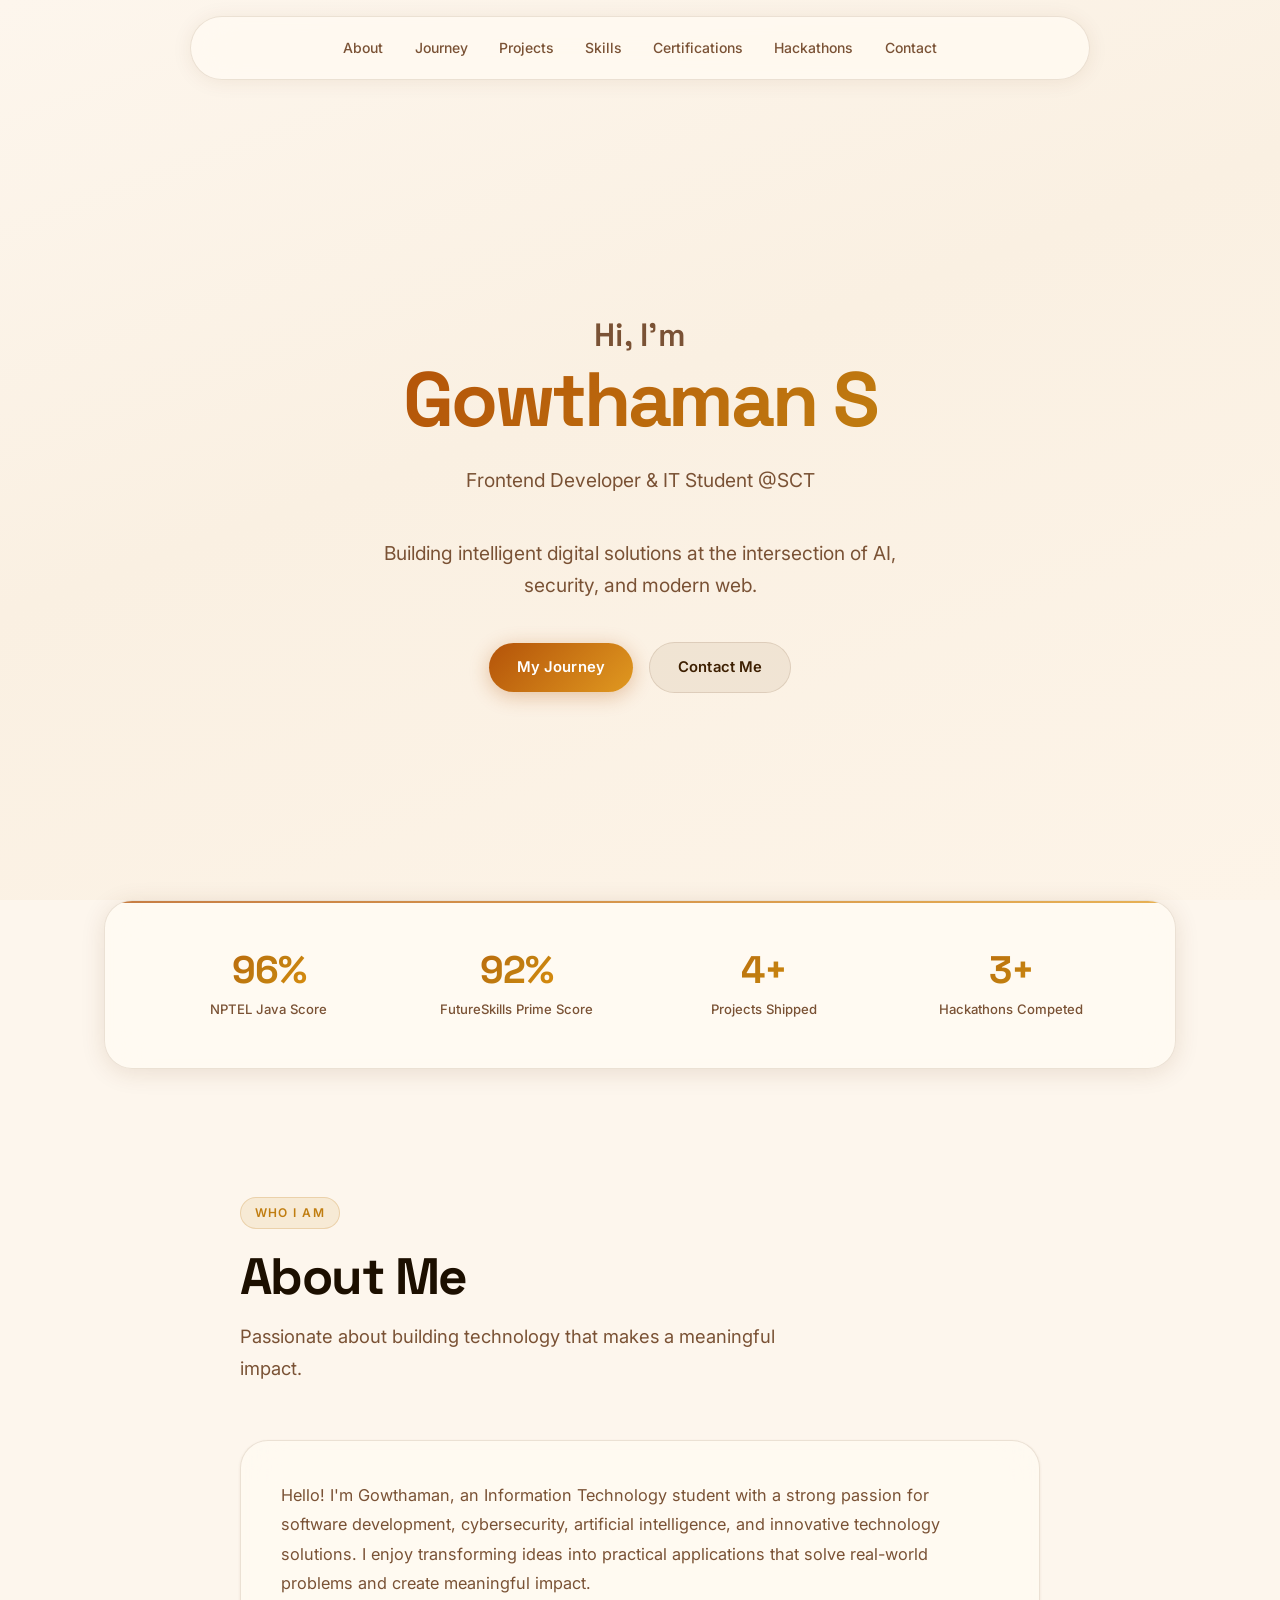
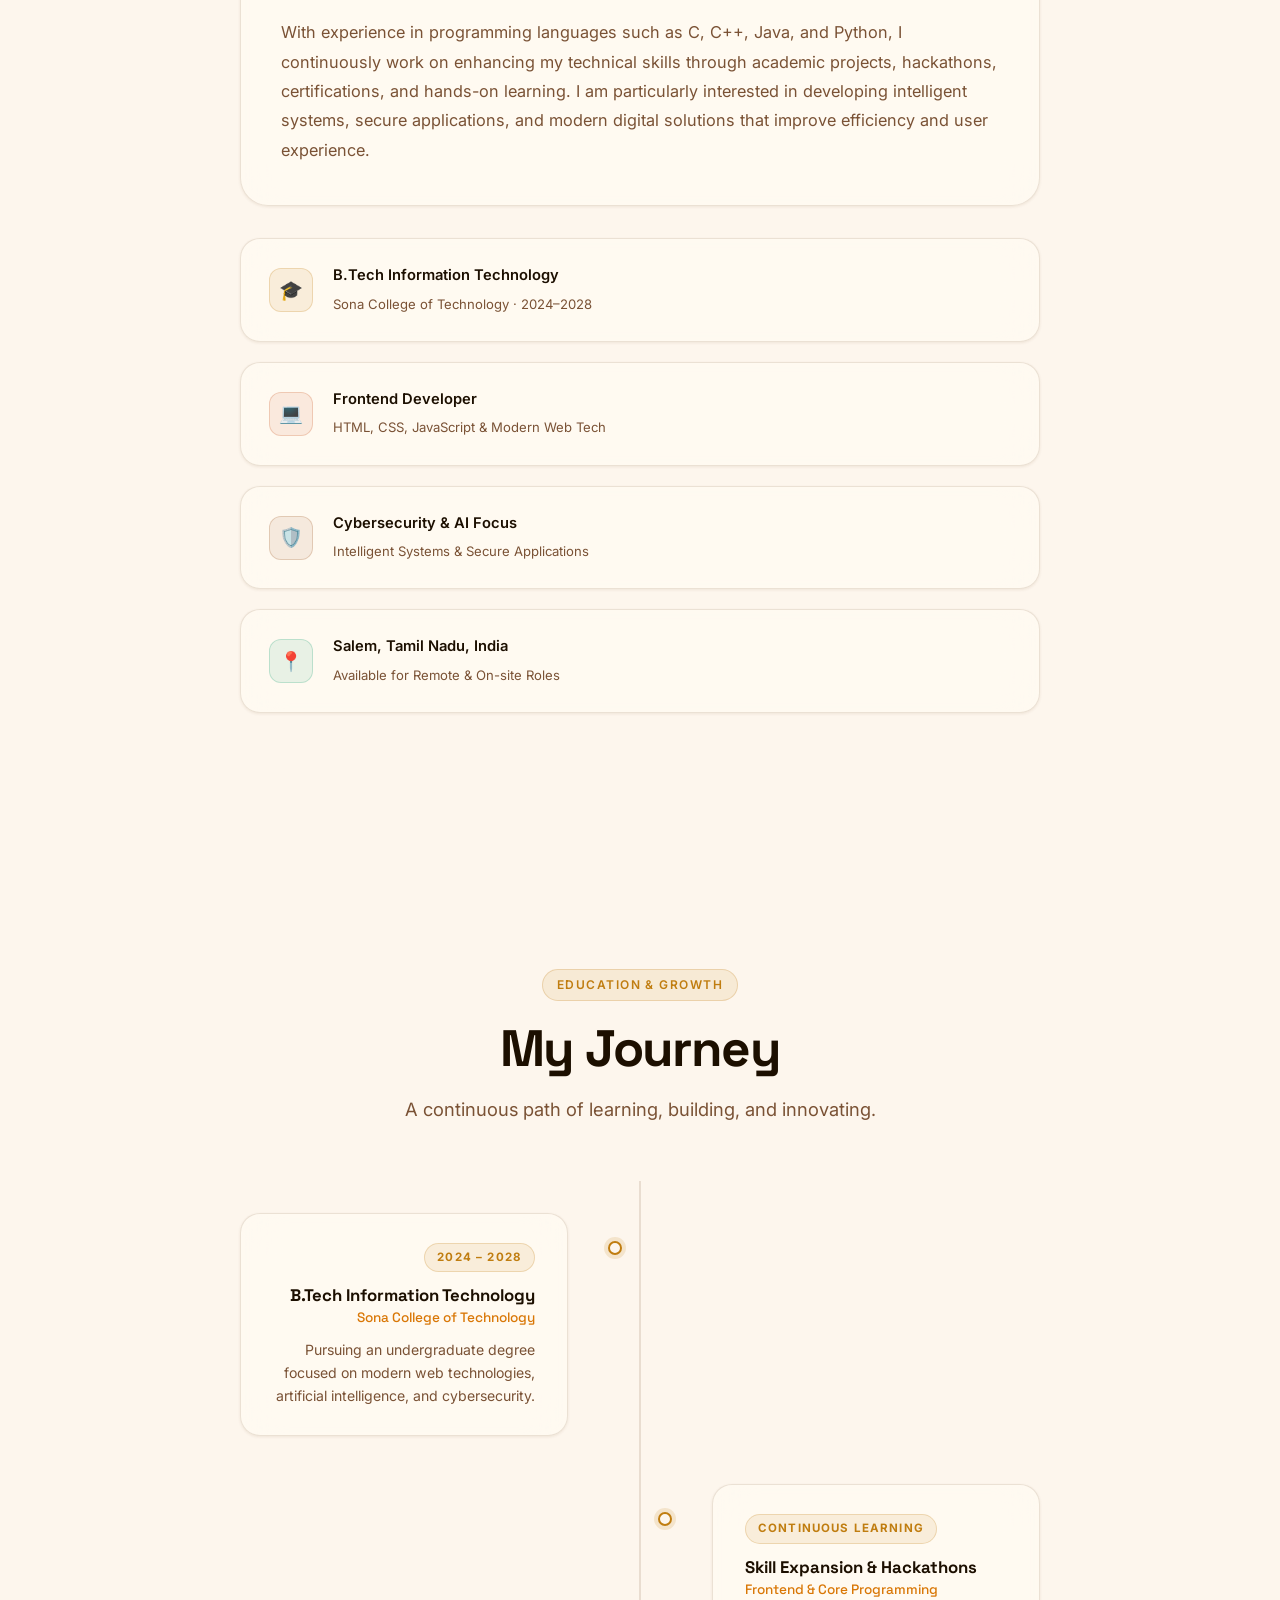
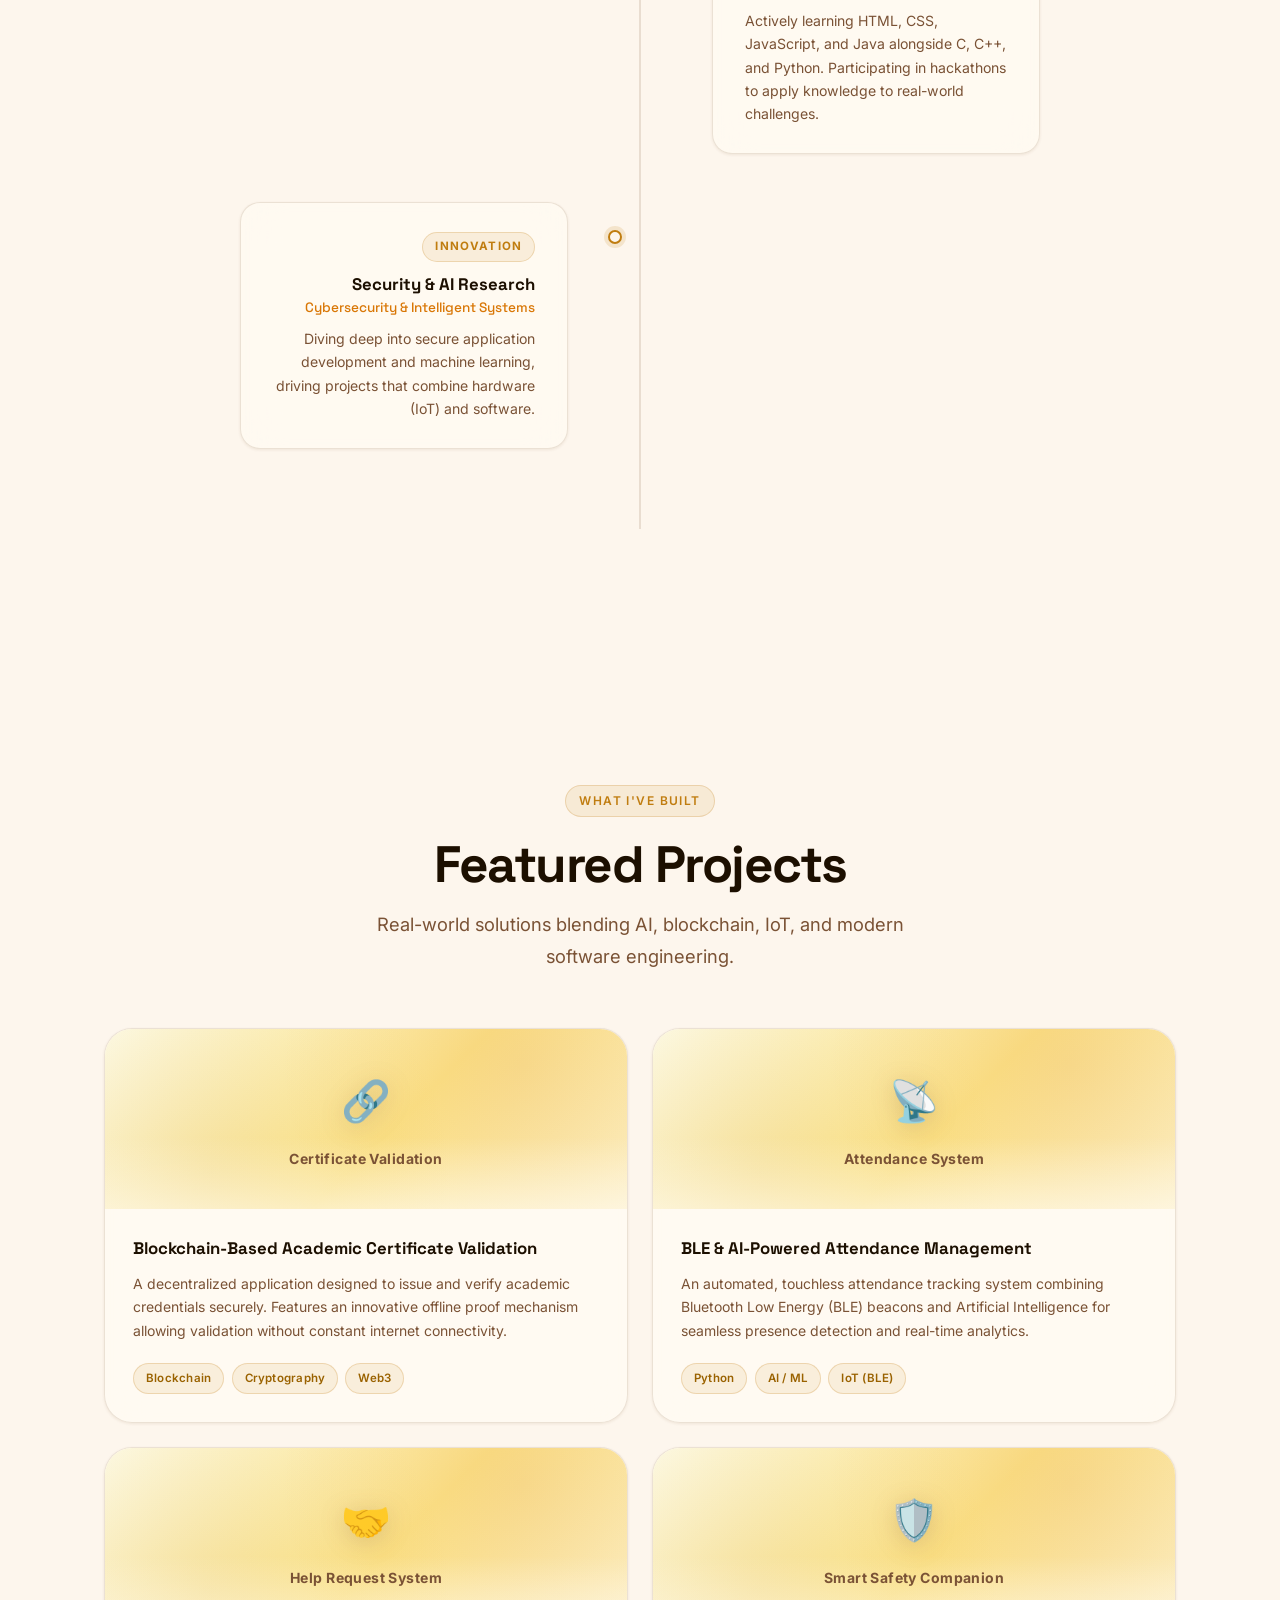
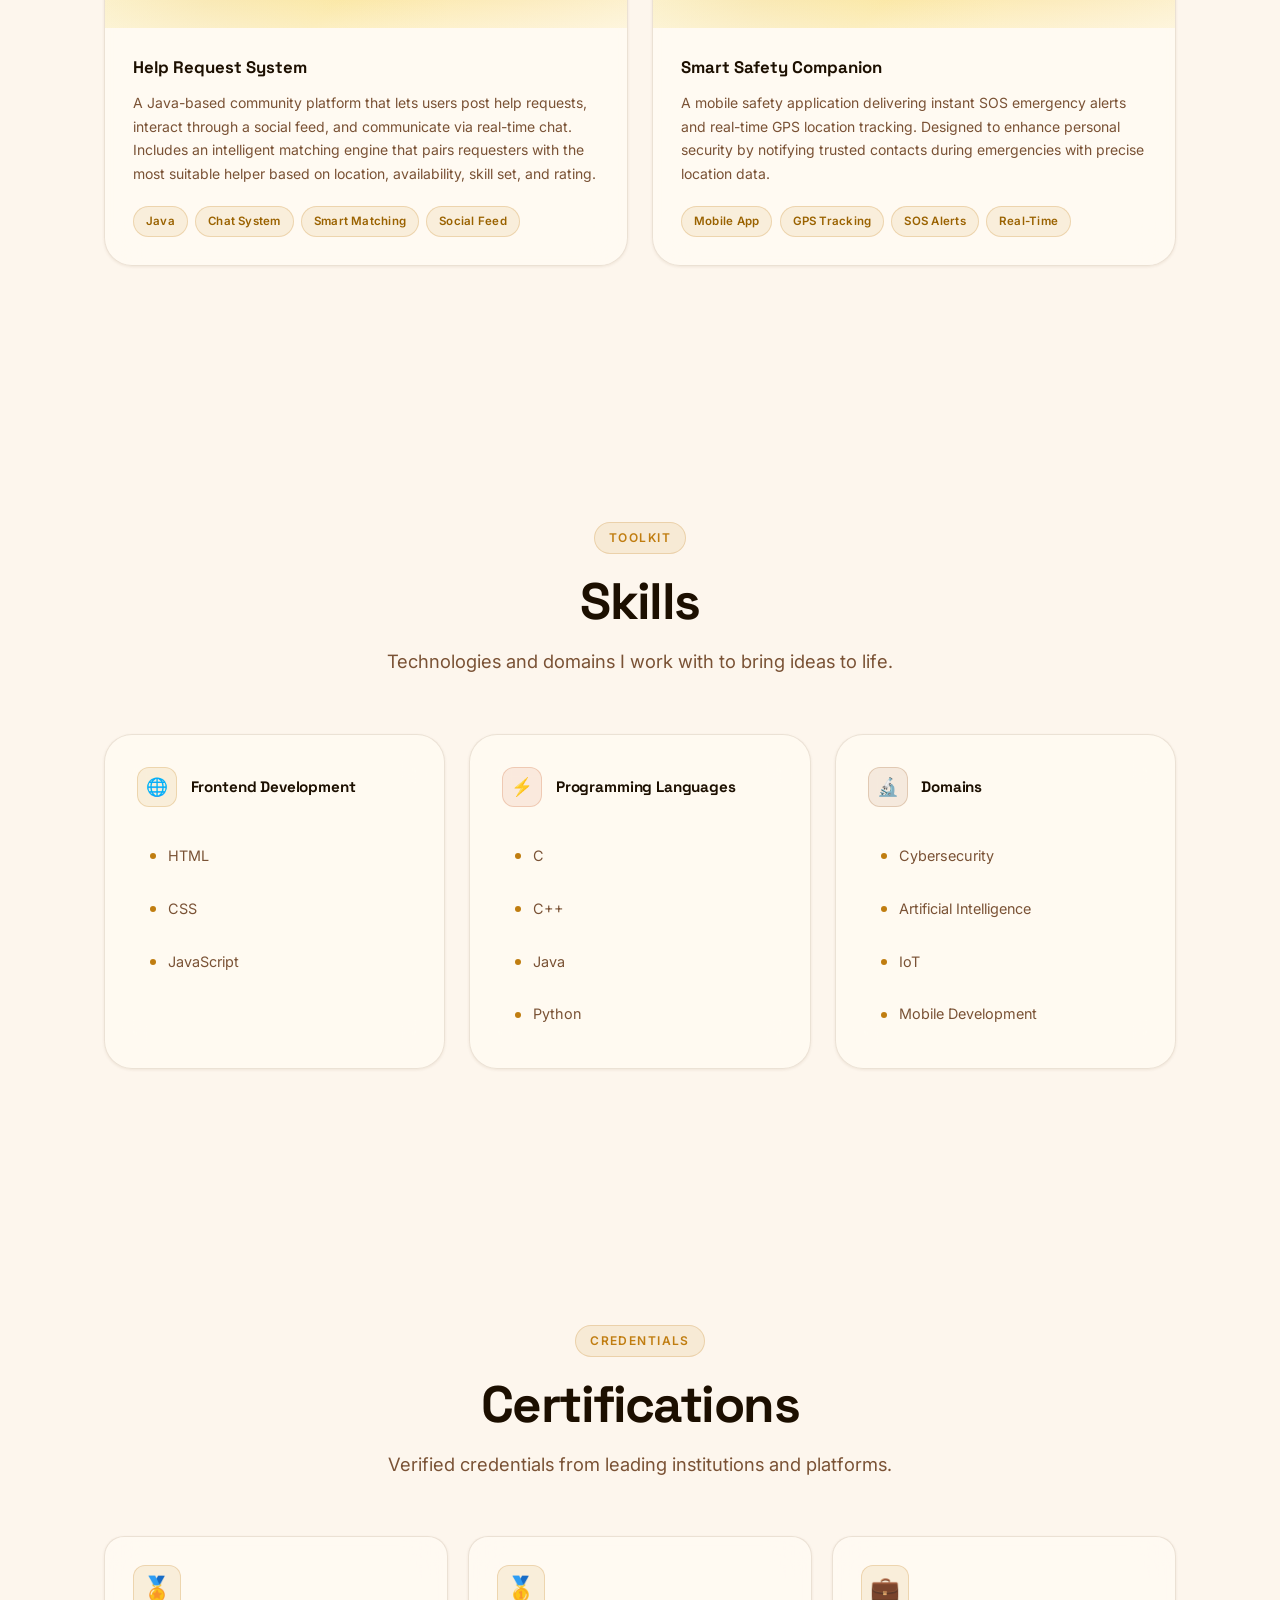
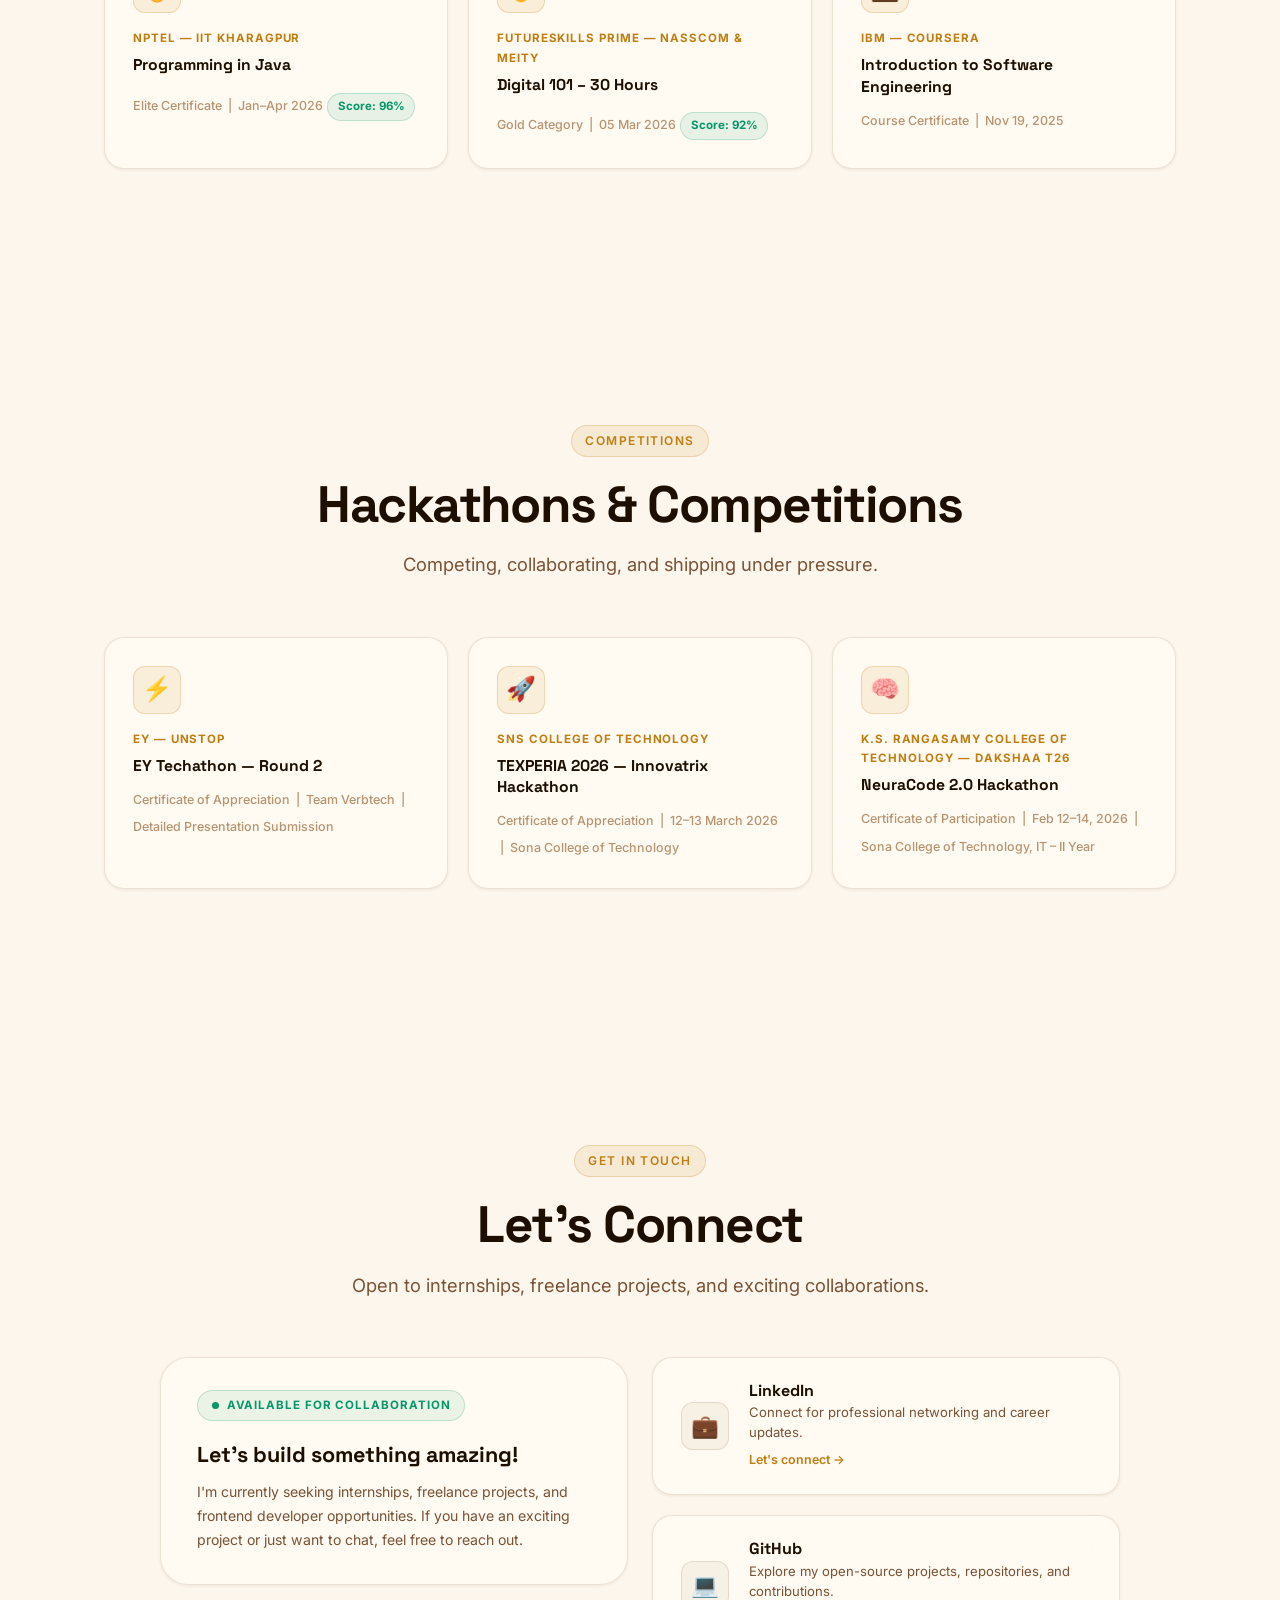
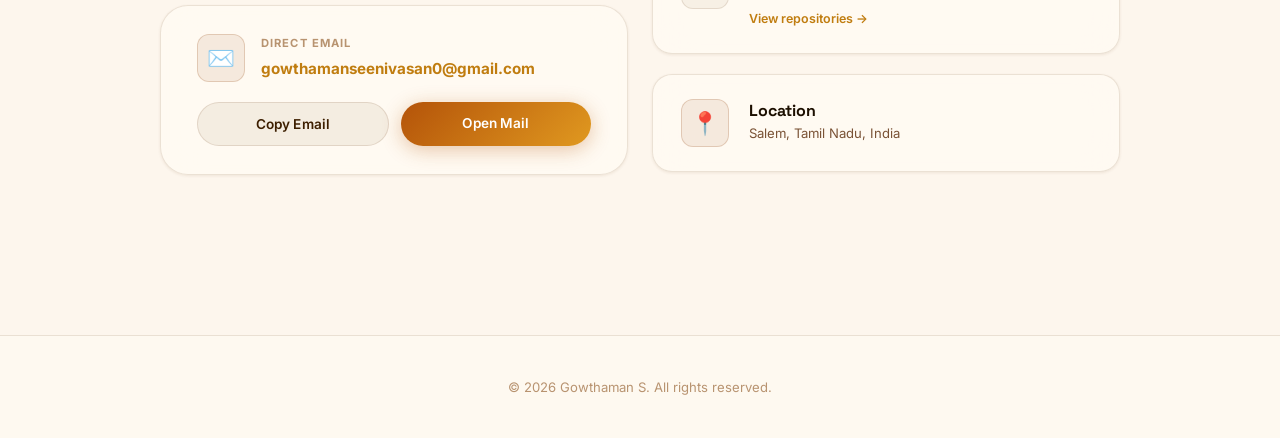
==== commit ad53eca6: "Add files via upload" ====
--- a/Portfolio/index.html
+++ b/Portfolio/index.html
@@ -61,7 +61,7 @@
                 <div class="hero-content">
                    
                     <h1 class="hero-title anim-fade-up anim-delay-1">
-                        Hi, I'm<br>
+                        <span class="hero-greeting">Hi, I'm</span><br>
                         <span class="name-highlight">Gowthaman S</span>
                     </h1>
 
--- a/Portfolio/style.css
+++ b/Portfolio/style.css
@@ -4,49 +4,49 @@
 @import url('https://fonts.googleapis.com/css2?family=Inter:wght@300;400;500;600;700;800;900&family=Space+Grotesk:wght@300;400;500;600;700&display=swap');
 
 /* ============================================================
-   DESIGN TOKENS — Premium Dark Luxury
+   DESIGN TOKENS — Warm Cream & Gold Luxury
    ============================================================ */
 :root {
     /* Backgrounds */
-    --bg-deep:        #030712;
-    --bg-dark:        #0f172a;
-    --bg-darker:      #020617;
-    --bg-card:        rgba(15, 23, 42, 0.8);
-    --bg-glass:       rgba(255, 255, 255, 0.03);
+    --bg-deep:        #fdf6ed;
+    --bg-dark:        #f7ece0;
+    --bg-darker:      #f0dfc8;
+    --bg-card:        rgba(255, 251, 243, 0.92);
+    --bg-glass:       rgba(255, 251, 243, 0.72);
 
     /* Brand Colors */
-    --primary:        #3b82f6;
-    --primary-dark:   #2563eb;
-    --primary-light:  #60a5fa;
-    --secondary:      #06b6d4;
-    --accent:         #8b5cf6;
-    --accent-light:   #a78bfa;
-    --green:          #10b981;
+    --primary:        #c07d10;
+    --primary-dark:   #9a6200;
+    --primary-light:  #e09920;
+    --secondary:      #c2410c;
+    --accent:         #92400e;
+    --accent-light:   #d97706;
+    --green:          #059669;
 
     /* Text */
-    --text-primary:   #ffffff;
-    --text-secondary: #e5e7eb;
-    --text-muted:     #94a3b8;
-    --text-dim:       #475569;
+    --text-primary:   #1c0f00;
+    --text-secondary: #3d1f00;
+    --text-muted:     #7a5235;
+    --text-dim:       #b89370;
 
     /* Borders */
-    --border:         rgba(255, 255, 255, 0.07);
-    --border-hover:   rgba(59, 130, 246, 0.4);
-    --border-accent:  rgba(139, 92, 246, 0.35);
+    --border:         rgba(100, 60, 20, 0.13);
+    --border-hover:   rgba(192, 125, 16, 0.4);
+    --border-accent:  rgba(146, 64, 14, 0.32);
 
     /* Gradients */
-    --grad-primary:   linear-gradient(135deg, #3b82f6, #8b5cf6);
-    --grad-cyan:      linear-gradient(135deg, #06b6d4, #3b82f6);
-    --grad-hero:      linear-gradient(135deg, #3b82f6 0%, #06b6d4 50%, #8b5cf6 100%);
-    --grad-text:      linear-gradient(135deg, #ffffff 0%, #e5e7eb 50%, #94a3b8 100%);
+    --grad-primary:   linear-gradient(135deg, #b45309, #e09920);
+    --grad-cyan:      linear-gradient(135deg, #c2410c, #c07d10);
+    --grad-hero:      linear-gradient(135deg, #b45309 0%, #c07d10 50%, #f59e0b 100%);
+    --grad-text:      linear-gradient(135deg, #1c0f00 0%, #3d1f00 50%, #7a5235 100%);
 
     /* Shadows */
-    --shadow-sm:      0 1px 2px rgba(0, 0, 0, 0.4);
-    --shadow-md:      0 4px 24px rgba(0, 0, 0, 0.5);
-    --shadow-lg:      0 8px 48px rgba(0, 0, 0, 0.6);
-    --shadow-glow-b:  0 0 40px rgba(59, 130, 246, 0.2);
-    --shadow-glow-v:  0 0 40px rgba(139, 92, 246, 0.2);
-    --shadow-glow-c:  0 0 40px rgba(6, 182, 212, 0.2);
+    --shadow-sm:      0 1px 3px rgba(100, 50, 10, 0.09);
+    --shadow-md:      0 4px 24px rgba(100, 50, 10, 0.12);
+    --shadow-lg:      0 8px 48px rgba(100, 50, 10, 0.16);
+    --shadow-glow-b:  0 0 40px rgba(192, 125, 16, 0.22);
+    --shadow-glow-v:  0 0 40px rgba(194, 65, 12, 0.2);
+    --shadow-glow-c:  0 0 40px rgba(245, 158, 11, 0.2);
 
     /* Layout */
     --radius-sm:      8px;
@@ -79,7 +79,8 @@
 
 body {
     font-family: 'Inter', 'Space Grotesk', sans-serif;
-    background-color: var(--bg-deep);
+    background: linear-gradient(160deg, #fdf6ed 0%, #faf0e2 45%, #fdf4e8 100%) fixed;
+    background-color: #fdf6ed;
     color: var(--text-secondary);
     line-height: 1.7;
     overflow-x: hidden;
@@ -87,11 +88,6 @@
     -webkit-font-smoothing: antialiased;
     -moz-osx-font-smoothing: grayscale;
 }
-
-/* ============================================================
-   ANIMATED BACKGROUND — Orbs & Grid
-   ============================================================ */
-
 
 /* ============================================================
    TYPOGRAPHY
@@ -132,21 +128,20 @@
     transform: translateX(-50%);
     width: min(900px, calc(100% - 40px));
     z-index: 1000;
-    background: rgba(3, 7, 18, 0.7);
+    background: rgba(255, 251, 243, 0.82);
     backdrop-filter: blur(20px) saturate(180%);
     -webkit-backdrop-filter: blur(20px) saturate(180%);
-    border: 1px solid var(--border);
+    border: 1px solid rgba(100, 60, 20, 0.13);
     border-radius: var(--radius-full);
     transition: var(--transition);
+    box-shadow: 0 2px 20px rgba(100, 50, 10, 0.08);
 }
 
 .navbar.scrolled {
-    background: rgba(3, 7, 18, 0.9);
-    border-color: rgba(59, 130, 246, 0.15);
-    box-shadow: 0 4px 32px rgba(0, 0, 0, 0.5), 0 0 0 1px rgba(255,255,255,0.03);
-}
-
-/* .nav-logo removed */
+    background: rgba(255, 251, 243, 0.96);
+    border-color: rgba(192, 125, 16, 0.2);
+    box-shadow: 0 4px 32px rgba(100, 50, 10, 0.12), 0 0 0 1px rgba(100, 50, 10, 0.04);
+}
 
 .nav-links {
     display: flex;
@@ -170,15 +165,15 @@
 .nav-links a:hover,
 .nav-links a.active {
     color: var(--text-primary);
-    background: rgba(255, 255, 255, 0.06);
+    background: rgba(100, 55, 10, 0.07);
 }
 
 .nav-links a.active {
-    color: var(--primary-light);
-    background: rgba(59, 130, 246, 0.1);
-}
-
-/* Hamburger — absolutely positioned so it never shifts the centered links */
+    color: var(--primary);
+    background: rgba(192, 125, 16, 0.1);
+}
+
+/* Hamburger */
 .hamburger {
     display: none;
     cursor: pointer;
@@ -198,7 +193,7 @@
     display: block;
     width: 22px;
     height: 2px;
-    background: var(--text-secondary);
+    background: var(--text-muted);
     border-radius: 2px;
     transition: var(--transition);
 }
@@ -212,7 +207,7 @@
     display: none;
     position: fixed;
     inset: 0;
-    background: rgba(3, 7, 18, 0.97);
+    background: rgba(253, 246, 237, 0.98);
     backdrop-filter: blur(24px);
     z-index: 999;
     flex-direction: column;
@@ -270,8 +265,8 @@
     letter-spacing: 0.12em;
     text-transform: uppercase;
     color: var(--primary);
-    background: rgba(59, 130, 246, 0.1);
-    border: 1px solid rgba(59, 130, 246, 0.2);
+    background: rgba(192, 125, 16, 0.1);
+    border: 1px solid rgba(192, 125, 16, 0.22);
     padding: 0.3rem 0.85rem;
     border-radius: var(--radius-full);
     margin-bottom: 1.25rem;
@@ -294,7 +289,6 @@
     margin-bottom: 3.5rem;
 }
 
-/* Centered title variant */
 .section-header-centered {
     text-align: center;
     display: flex;
@@ -302,7 +296,6 @@
     align-items: center;
 }
 
-/* Left-aligned but horizontally centered variant */
 .section-header {
     max-width: 800px;
     margin: 0 auto;
@@ -322,6 +315,7 @@
     backdrop-filter: blur(20px);
     -webkit-backdrop-filter: blur(20px);
     transition: var(--transition);
+    box-shadow: var(--shadow-sm);
 }
 
 .glass-card:hover {
@@ -353,7 +347,6 @@
     letter-spacing: 0.01em;
 }
 
-/* Ripple effect */
 .btn::after {
     content: '';
     position: absolute;
@@ -363,28 +356,28 @@
     border-radius: inherit;
     transition: opacity 0.3s ease;
 }
-.btn:active::after { opacity: 0.07; }
+.btn:active::after { opacity: 0.1; }
 
 .btn-primary {
     background: var(--grad-primary);
     color: #fff;
-    box-shadow: 0 4px 20px rgba(59, 130, 246, 0.35);
+    box-shadow: 0 4px 20px rgba(180, 83, 9, 0.32);
 }
 
 .btn-primary:hover {
-    box-shadow: 0 8px 32px rgba(59, 130, 246, 0.5);
+    box-shadow: 0 8px 32px rgba(180, 83, 9, 0.48);
     transform: translateY(-2px) scale(1.01);
 }
 
 .btn-secondary {
-    background: rgba(255, 255, 255, 0.05);
+    background: rgba(100, 55, 10, 0.07);
     color: var(--text-secondary);
     border: 1px solid var(--border);
 }
 
 .btn-secondary:hover {
-    background: rgba(255, 255, 255, 0.08);
-    border-color: rgba(255, 255, 255, 0.15);
+    background: rgba(100, 55, 10, 0.12);
+    border-color: rgba(100, 55, 10, 0.22);
     color: var(--text-primary);
     transform: translateY(-2px);
 }
@@ -401,8 +394,6 @@
     padding-top: 120px;
     overflow: hidden;
 }
-
-
 
 .hero-inner {
     max-width: 760px;
@@ -422,8 +413,8 @@
     font-size: 0.8rem;
     font-weight: 600;
     color: var(--secondary);
-    background: rgba(6, 182, 212, 0.08);
-    border: 1px solid rgba(6, 182, 212, 0.2);
+    background: rgba(194, 65, 12, 0.09);
+    border: 1px solid rgba(194, 65, 12, 0.22);
     padding: 0.35rem 1rem;
     border-radius: var(--radius-full);
     margin-bottom: 1.5rem;
@@ -453,6 +444,14 @@
     color: var(--text-primary);
 }
 
+.hero-greeting {
+    font-size: 0.42em;
+    font-weight: 600;
+    letter-spacing: 0.01em;
+    color: var(--text-muted);
+    display: inline-block;
+}
+
 .hero-title .name-highlight {
     background: var(--grad-hero);
     -webkit-background-clip: text;
@@ -484,7 +483,6 @@
     margin-bottom: 3rem;
 }
 
-
 /* Profile / Image side */
 .hero-image-side {
     display: flex;
@@ -504,9 +502,9 @@
     position: absolute;
     inset: -8px;
     border-radius: 50%;
-    background: conic-gradient(from 0deg, var(--primary), var(--secondary), var(--accent), var(--primary));
+    background: conic-gradient(from 0deg, var(--primary), var(--secondary), var(--accent-light), var(--primary));
     animation: ringRotate 6s linear infinite;
-    opacity: 0.7;
+    opacity: 0.65;
 }
 
 .hero-ring-inner {
@@ -540,11 +538,12 @@
 /* Floating stat cards */
 .hero-stat-card {
     position: absolute;
-    background: rgba(15, 23, 42, 0.9);
-    border: 1px solid var(--border);
+    background: rgba(255, 251, 243, 0.94);
+    border: 1px solid rgba(100, 60, 20, 0.13);
     border-radius: var(--radius-md);
     padding: 0.75rem 1.1rem;
     backdrop-filter: blur(20px);
+    box-shadow: 0 8px 32px rgba(100, 50, 10, 0.13);
     z-index: 3;
     animation: cardFloat 4s ease-in-out infinite;
 }
@@ -578,7 +577,6 @@
     color: var(--text-muted);
     font-weight: 500;
 }
-
 
 /* ============================================================
    ABOUT SECTION
@@ -601,6 +599,7 @@
     border: 1px solid var(--border);
     border-radius: var(--radius-xl);
     backdrop-filter: blur(20px);
+    box-shadow: var(--shadow-sm);
     transition: var(--transition);
 }
 
@@ -631,6 +630,7 @@
     border: 1px solid var(--border);
     border-radius: var(--radius-lg);
     backdrop-filter: blur(20px);
+    box-shadow: var(--shadow-sm);
     display: flex;
     align-items: center;
     gap: 1.25rem;
@@ -640,6 +640,7 @@
 .about-info-card:hover {
     border-color: var(--border-hover);
     transform: translateX(4px);
+    box-shadow: var(--shadow-glow-b);
 }
 
 .about-info-icon {
@@ -653,10 +654,10 @@
     flex-shrink: 0;
 }
 
-.icon-blue   { background: rgba(59, 130, 246, 0.12); border: 1px solid rgba(59, 130, 246, 0.2); }
-.icon-cyan   { background: rgba(6, 182, 212, 0.12);  border: 1px solid rgba(6, 182, 212, 0.2); }
-.icon-violet { background: rgba(139, 92, 246, 0.12); border: 1px solid rgba(139, 92, 246, 0.2); }
-.icon-green  { background: rgba(16, 185, 129, 0.12); border: 1px solid rgba(16, 185, 129, 0.2); }
+.icon-blue   { background: rgba(192, 125, 16, 0.1);  border: 1px solid rgba(192, 125, 16, 0.22); }
+.icon-cyan   { background: rgba(194, 65, 12, 0.09);  border: 1px solid rgba(194, 65, 12, 0.2); }
+.icon-violet { background: rgba(146, 64, 14, 0.09);  border: 1px solid rgba(146, 64, 14, 0.2); }
+.icon-green  { background: rgba(5, 150, 105, 0.09);  border: 1px solid rgba(5, 150, 105, 0.2); }
 
 .about-info-text strong {
     display: block;
@@ -681,7 +682,7 @@
 }
 
 .stats-bar-inner {
-    background: var(--bg-glass);
+    background: rgba(255, 251, 243, 0.85);
     border: 1px solid var(--border);
     border-radius: var(--radius-xl);
     padding: 2.5rem 3rem;
@@ -690,6 +691,7 @@
     gap: 1rem;
     text-align: center;
     backdrop-filter: blur(20px);
+    box-shadow: var(--shadow-md);
     position: relative;
     overflow: hidden;
 }
@@ -698,9 +700,9 @@
     content: '';
     position: absolute;
     top: 0; left: 0; right: 0;
-    height: 1px;
+    height: 2px;
     background: var(--grad-primary);
-    opacity: 0.5;
+    opacity: 0.75;
 }
 
 .stat-item {
@@ -800,7 +802,7 @@
     border-radius: 50%;
     background: var(--bg-deep);
     border: 2px solid var(--primary);
-    box-shadow: 0 0 0 4px rgba(59, 130, 246, 0.15);
+    box-shadow: 0 0 0 4px rgba(192, 125, 16, 0.15);
     z-index: 2;
     transition: var(--transition);
 }
@@ -810,7 +812,7 @@
 
 .timeline-item:hover .timeline-dot {
     background: var(--primary);
-    box-shadow: 0 0 0 6px rgba(59, 130, 246, 0.2), var(--shadow-glow-b);
+    box-shadow: 0 0 0 6px rgba(192, 125, 16, 0.18), var(--shadow-glow-b);
     transform: translateX(-50%) scale(1.3);
 }
 
@@ -824,6 +826,7 @@
     border: 1px solid var(--border);
     border-radius: var(--radius-lg);
     backdrop-filter: blur(20px);
+    box-shadow: var(--shadow-sm);
     transition: var(--transition);
 }
 
@@ -839,8 +842,8 @@
     letter-spacing: 0.1em;
     text-transform: uppercase;
     color: var(--primary);
-    background: rgba(59, 130, 246, 0.1);
-    border: 1px solid rgba(59, 130, 246, 0.2);
+    background: rgba(192, 125, 16, 0.1);
+    border: 1px solid rgba(192, 125, 16, 0.22);
     padding: 0.25rem 0.75rem;
     border-radius: var(--radius-full);
     margin-bottom: 0.85rem;
@@ -881,7 +884,7 @@
 
 .project-card {
     position: relative;
-    background: var(--bg-glass);
+    background: rgba(255, 251, 243, 0.85);
     border: 1px solid var(--border);
     border-radius: var(--radius-xl);
     overflow: hidden;
@@ -889,12 +892,13 @@
     flex-direction: column;
     transition: var(--transition);
     backdrop-filter: blur(20px);
+    box-shadow: var(--shadow-sm);
 }
 
 .project-card:hover {
     border-color: var(--border-hover);
     transform: translateY(-6px);
-    box-shadow: 0 20px 60px rgba(0, 0, 0, 0.4), var(--shadow-glow-b);
+    box-shadow: 0 20px 60px rgba(100, 50, 10, 0.14), var(--shadow-glow-b);
 }
 
 /* Top gradient banner */
@@ -909,10 +913,10 @@
     gap: 0.75rem;
 }
 
-.proj-img-1 { background: linear-gradient(135deg, #1e3a5f 0%, #1d4ed8 50%, #4c1d95 100%); }
-.proj-img-2 { background: linear-gradient(135deg, #1e3a5f 0%, #1d4ed8 50%, #4c1d95 100%); }
-.proj-img-3 { background: linear-gradient(135deg, #1e3a5f 0%, #1d4ed8 50%, #4c1d95 100%); }
-.proj-img-4 { background: linear-gradient(135deg, #1e3a5f 0%, #1d4ed8 50%, #4c1d95 100%); }
+.proj-img-1 { background: linear-gradient(135deg, #fefce8 0%, #fde68a 55%, #fef3c7 100%); }
+.proj-img-2 { background: linear-gradient(135deg, #fefce8 0%, #fde68a 55%, #fef3c7 100%); }
+.proj-img-3 { background: linear-gradient(135deg, #fefce8 0%, #fde68a 55%, #fef3c7 100%); }
+.proj-img-4 { background: linear-gradient(135deg, #fefce8 0%, #fde68a 55%, #fef3c7 100%); }
 
 /* Mesh overlay */
 .project-banner::before {
@@ -920,22 +924,22 @@
     position: absolute;
     inset: 0;
     background-image:
-        radial-gradient(circle at 20% 80%, rgba(255,255,255,0.04) 0%, transparent 50%),
-        radial-gradient(circle at 80% 20%, rgba(255,255,255,0.04) 0%, transparent 50%);
+        radial-gradient(circle at 20% 80%, rgba(192, 125, 16, 0.12) 0%, transparent 55%),
+        radial-gradient(circle at 80% 20%, rgba(194, 65, 12, 0.1) 0%, transparent 55%);
 }
 
 .project-banner::after {
     content: '';
     position: absolute;
     inset: 0;
-    background: linear-gradient(to bottom, transparent 60%, var(--bg-glass) 100%);
+    background: linear-gradient(to bottom, transparent 60%, rgba(255, 251, 243, 0.55) 100%);
 }
 
 .proj-icon {
     font-size: 2.5rem;
     position: relative;
     z-index: 2;
-    filter: drop-shadow(0 4px 16px rgba(0,0,0,0.4));
+    filter: drop-shadow(0 4px 12px rgba(100, 50, 10, 0.18));
     transition: transform 0.4s var(--ease-spring);
 }
 
@@ -946,7 +950,7 @@
 .proj-banner-title {
     font-size: 0.875rem;
     font-weight: 700;
-    color: rgba(255, 255, 255, 0.8);
+    color: var(--text-muted);
     position: relative;
     z-index: 2;
     letter-spacing: 0.03em;
@@ -988,17 +992,17 @@
     font-weight: 600;
     padding: 0.3rem 0.75rem;
     border-radius: var(--radius-full);
-    background: rgba(59, 130, 246, 0.1);
-    border: 1px solid rgba(59, 130, 246, 0.2);
-    color: var(--primary-light);
+    background: rgba(192, 125, 16, 0.1);
+    border: 1px solid rgba(192, 125, 16, 0.22);
+    color: var(--primary-dark);
     transition: var(--transition);
     letter-spacing: 0.02em;
 }
 
 .tech-stack span:hover {
-    background: rgba(59, 130, 246, 0.2);
-    border-color: rgba(59, 130, 246, 0.4);
-    color: #fff;
+    background: rgba(192, 125, 16, 0.18);
+    border-color: rgba(192, 125, 16, 0.38);
+    color: var(--accent);
 }
 
 /* ============================================================
@@ -1016,10 +1020,11 @@
 
 .skill-category {
     padding: 2rem;
-    background: var(--bg-glass);
+    background: rgba(255, 251, 243, 0.78);
     border: 1px solid var(--border);
     border-radius: var(--radius-xl);
     backdrop-filter: blur(20px);
+    box-shadow: var(--shadow-sm);
     transition: var(--transition);
     position: relative;
     overflow: hidden;
@@ -1093,8 +1098,8 @@
 }
 
 .skill-list li:hover {
-    background: rgba(59, 130, 246, 0.06);
-    border-color: rgba(59, 130, 246, 0.15);
+    background: rgba(192, 125, 16, 0.07);
+    border-color: rgba(192, 125, 16, 0.18);
     color: var(--text-secondary);
     transform: translateX(4px);
 }
@@ -1110,7 +1115,7 @@
 
 .skill-list li:hover .skill-dot {
     background: var(--secondary);
-    box-shadow: 0 0 8px var(--secondary);
+    box-shadow: 0 0 8px rgba(194, 65, 12, 0.5);
 }
 
 /* ============================================================
@@ -1128,10 +1133,11 @@
 
 .cert-card {
     padding: 1.75rem;
-    background: var(--bg-glass);
+    background: rgba(255, 251, 243, 0.82);
     border: 1px solid var(--border);
     border-radius: var(--radius-lg);
     backdrop-filter: blur(20px);
+    box-shadow: var(--shadow-sm);
     transition: var(--transition);
     display: flex;
     flex-direction: column;
@@ -1145,7 +1151,7 @@
     position: absolute;
     inset: 0;
     border-radius: inherit;
-    background: linear-gradient(135deg, rgba(59, 130, 246, 0.04), transparent);
+    background: linear-gradient(135deg, rgba(192, 125, 16, 0.05), transparent);
     opacity: 0;
     transition: opacity 0.35s ease;
 }
@@ -1166,8 +1172,8 @@
     align-items: center;
     justify-content: center;
     font-size: 1.5rem;
-    background: rgba(59, 130, 246, 0.1);
-    border: 1px solid rgba(59, 130, 246, 0.2);
+    background: rgba(192, 125, 16, 0.1);
+    border: 1px solid rgba(192, 125, 16, 0.22);
     flex-shrink: 0;
 }
 
@@ -1192,7 +1198,7 @@
     transition: color 0.3s ease;
 }
 
-.cert-card:hover .cert-title { color: var(--primary-light); }
+.cert-card:hover .cert-title { color: var(--primary); }
 
 .cert-meta {
     font-size: 0.78rem;
@@ -1207,8 +1213,8 @@
     font-size: 0.72rem;
     font-weight: 700;
     color: var(--green);
-    background: rgba(16, 185, 129, 0.1);
-    border: 1px solid rgba(16, 185, 129, 0.2);
+    background: rgba(5, 150, 105, 0.09);
+    border: 1px solid rgba(5, 150, 105, 0.2);
     padding: 0.2rem 0.6rem;
     border-radius: var(--radius-full);
     margin-top: 0.5rem;
@@ -1220,8 +1226,6 @@
 #hackathons {
     position: relative;
 }
-
-/* Uses same .certs-grid layout */
 
 /* ============================================================
    CONTACT SECTION
@@ -1246,10 +1250,11 @@
 
 .contact-status-card {
     padding: 2rem 2.25rem;
-    background: var(--bg-glass);
+    background: rgba(255, 251, 243, 0.85);
     border: 1px solid var(--border);
     border-radius: var(--radius-xl);
     backdrop-filter: blur(20px);
+    box-shadow: var(--shadow-sm);
     transition: var(--transition);
 }
 
@@ -1268,8 +1273,8 @@
     letter-spacing: 0.08em;
     text-transform: uppercase;
     color: var(--green);
-    background: rgba(16, 185, 129, 0.08);
-    border: 1px solid rgba(16, 185, 129, 0.2);
+    background: rgba(5, 150, 105, 0.08);
+    border: 1px solid rgba(5, 150, 105, 0.2);
     padding: 0.3rem 0.85rem;
     border-radius: var(--radius-full);
     margin-bottom: 1.25rem;
@@ -1285,8 +1290,8 @@
 }
 
 @keyframes pulseGreen {
-    0%, 100% { box-shadow: 0 0 0 0 rgba(16, 185, 129, 0.5); transform: scale(1); }
-    50%       { box-shadow: 0 0 0 6px rgba(16, 185, 129, 0); transform: scale(1.1); }
+    0%, 100% { box-shadow: 0 0 0 0 rgba(5, 150, 105, 0.4); transform: scale(1); }
+    50%       { box-shadow: 0 0 0 6px rgba(5, 150, 105, 0); transform: scale(1.1); }
 }
 
 .status-text { font-size: 0.72rem; }
@@ -1308,10 +1313,11 @@
 /* Direct email card */
 .contact-direct-card {
     padding: 1.75rem 2.25rem;
-    background: var(--bg-glass);
+    background: rgba(255, 251, 243, 0.85);
     border: 1px solid var(--border);
     border-radius: var(--radius-xl);
     backdrop-filter: blur(20px);
+    box-shadow: var(--shadow-sm);
     display: flex;
     flex-direction: column;
     gap: 1.25rem;
@@ -1338,8 +1344,8 @@
     align-items: center;
     justify-content: center;
     font-size: 1.4rem;
-    background: rgba(139, 92, 246, 0.1);
-    border: 1px solid rgba(139, 92, 246, 0.2);
+    background: rgba(146, 64, 14, 0.09);
+    border: 1px solid rgba(146, 64, 14, 0.2);
     flex-shrink: 0;
 }
 
@@ -1360,7 +1366,7 @@
 .direct-email-link {
     font-size: 0.95rem;
     font-weight: 700;
-    color: var(--primary-light);
+    color: var(--primary);
     text-decoration: none;
     transition: color 0.3s ease;
     word-break: break-all;
@@ -1392,10 +1398,11 @@
     align-items: center;
     gap: 1.25rem;
     padding: 1.5rem 1.75rem;
-    background: var(--bg-glass);
+    background: rgba(255, 251, 243, 0.82);
     border: 1px solid var(--border);
     border-radius: var(--radius-lg);
     backdrop-filter: blur(20px);
+    box-shadow: var(--shadow-sm);
     transition: var(--transition);
 }
 
@@ -1414,24 +1421,24 @@
     justify-content: center;
     font-size: 1.4rem;
     border: 1px solid var(--border);
-    background: rgba(255, 255, 255, 0.03);
+    background: rgba(100, 55, 10, 0.05);
     flex-shrink: 0;
     transition: var(--transition);
 }
 
 .social-card.linkedin:hover .social-icon {
-    background: rgba(10, 102, 194, 0.15);
-    border-color: rgba(10, 102, 194, 0.35);
+    background: rgba(10, 102, 194, 0.1);
+    border-color: rgba(10, 102, 194, 0.3);
 }
 
 .social-card.github:hover .social-icon {
-    background: rgba(255, 255, 255, 0.08);
-    border-color: rgba(255, 255, 255, 0.2);
+    background: rgba(100, 55, 10, 0.09);
+    border-color: rgba(100, 55, 10, 0.2);
 }
 
 .social-card.location-timezone .social-icon {
-    background: rgba(139, 92, 246, 0.1);
-    border-color: rgba(139, 92, 246, 0.2);
+    background: rgba(146, 64, 14, 0.09);
+    border-color: rgba(146, 64, 14, 0.2);
 }
 
 .social-info {
@@ -1479,6 +1486,7 @@
     padding: 2.5rem 2rem;
     border-top: 1px solid var(--border);
     margin-top: 2rem;
+    background: rgba(255, 251, 243, 0.65);
 }
 
 .footer-inner {
@@ -1489,8 +1497,6 @@
     align-items: center;
     gap: 0.75rem;
 }
-
-/* .footer-logo removed */
 
 .footer-inner p {
     font-size: 0.82rem;
@@ -1562,7 +1568,7 @@
     position: fixed;
     bottom: 2rem;
     right: 2rem;
-    background: rgba(15, 23, 42, 0.95);
+    background: rgba(255, 251, 243, 0.97);
     border: 1px solid var(--green);
     border-radius: var(--radius-md);
     padding: 1rem 1.5rem;
@@ -1577,7 +1583,7 @@
     opacity: 0;
     transition: all 0.4s var(--ease-spring);
     z-index: 9999;
-    box-shadow: 0 4px 24px rgba(0, 0, 0, 0.4), 0 0 0 1px rgba(16, 185, 129, 0.15);
+    box-shadow: 0 4px 24px rgba(100, 50, 10, 0.13), 0 0 0 1px rgba(5, 150, 105, 0.12);
 }
 
 .toast.show {
@@ -1620,7 +1626,7 @@
     .navbar {
         width: calc(100% - 32px);
         top: 12px;
-        padding: 0 3rem 0 1.25rem; /* right-pad makes room for the absolute hamburger */
+        padding: 0 3rem 0 1.25rem;
         height: 56px;
     }
 
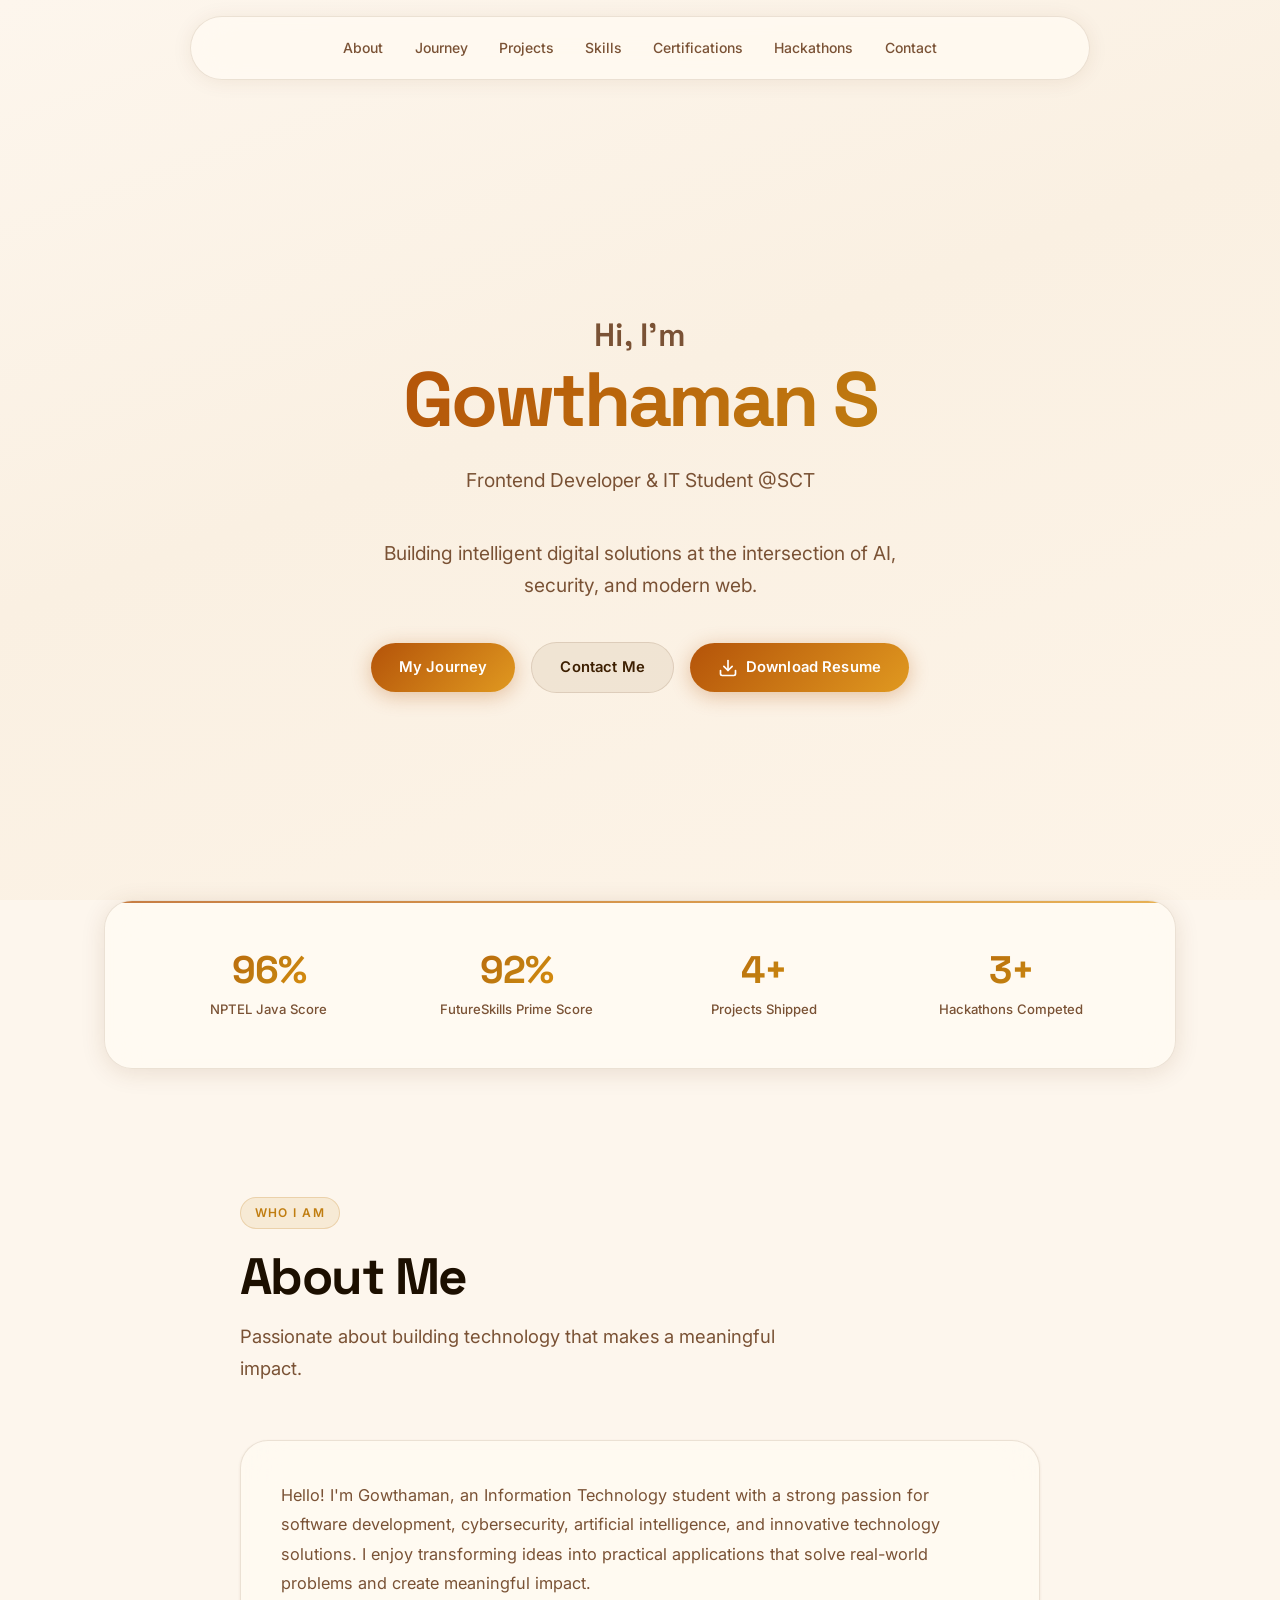
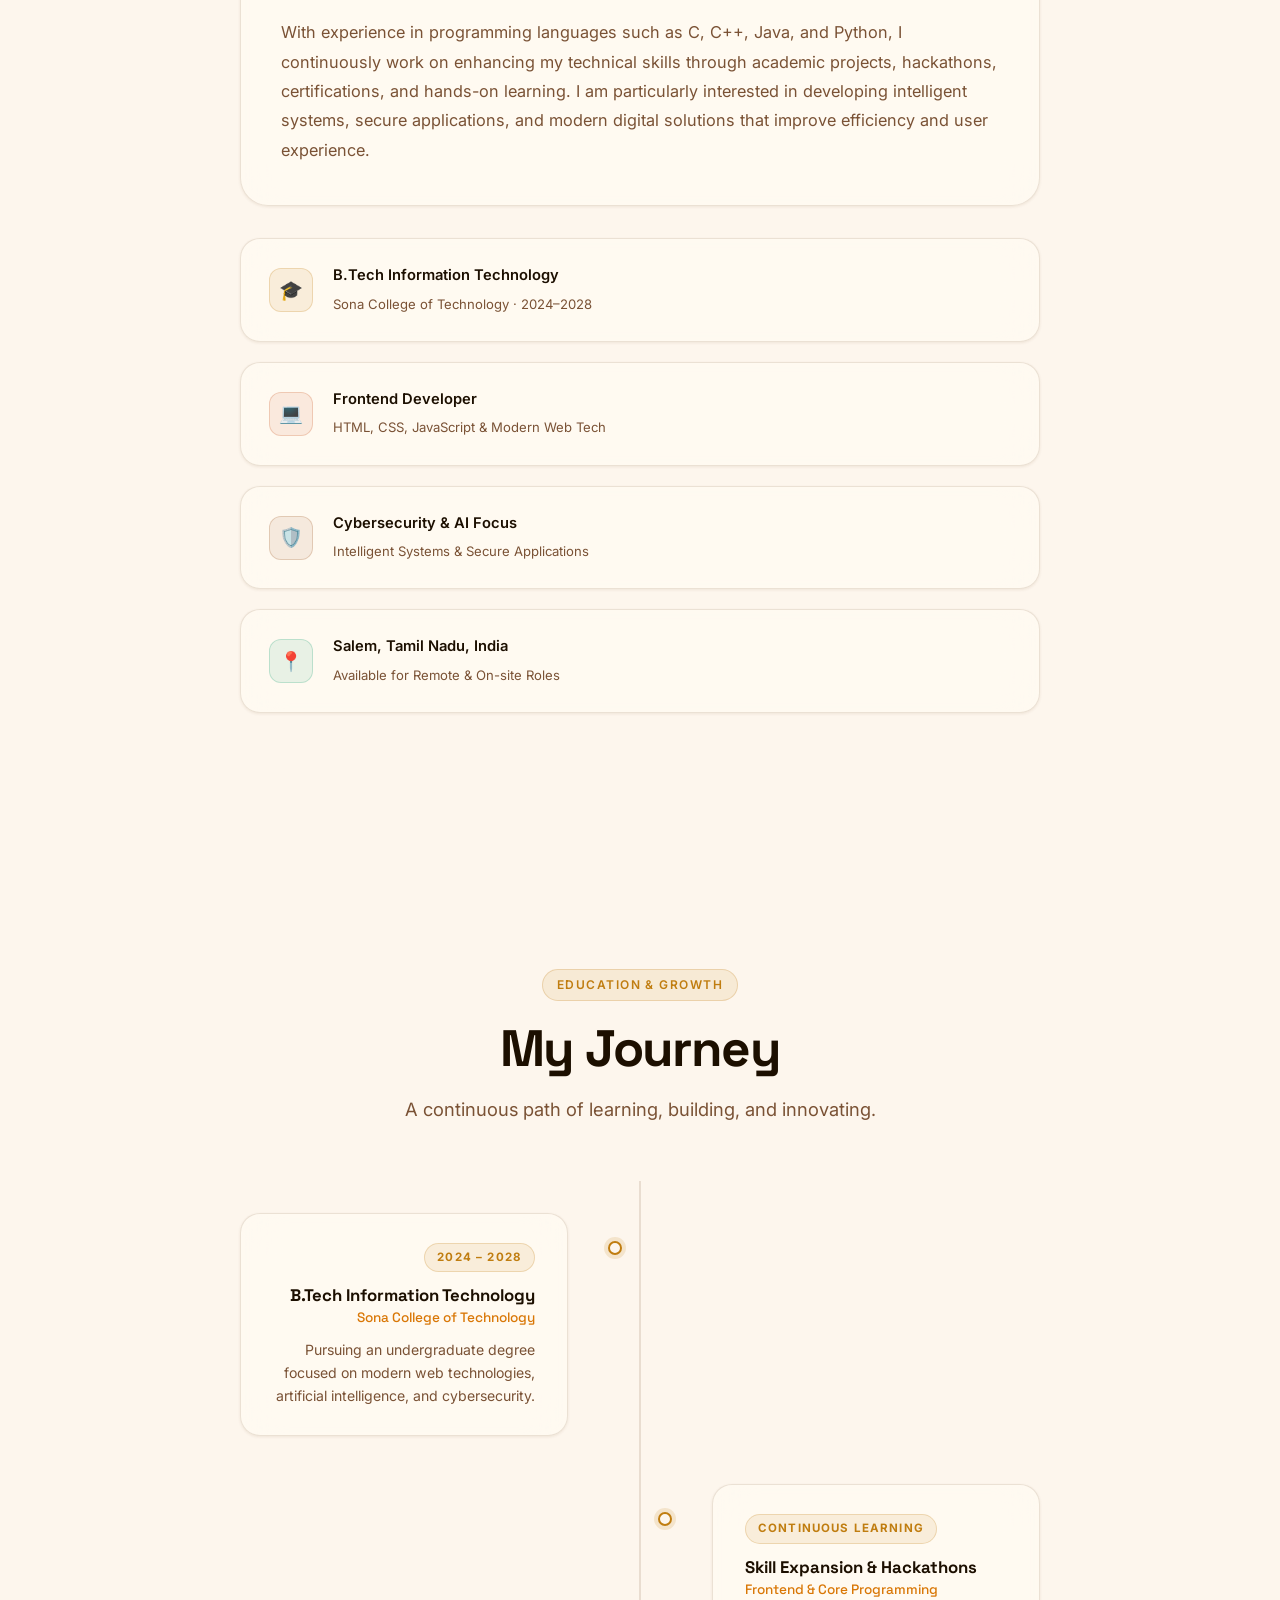
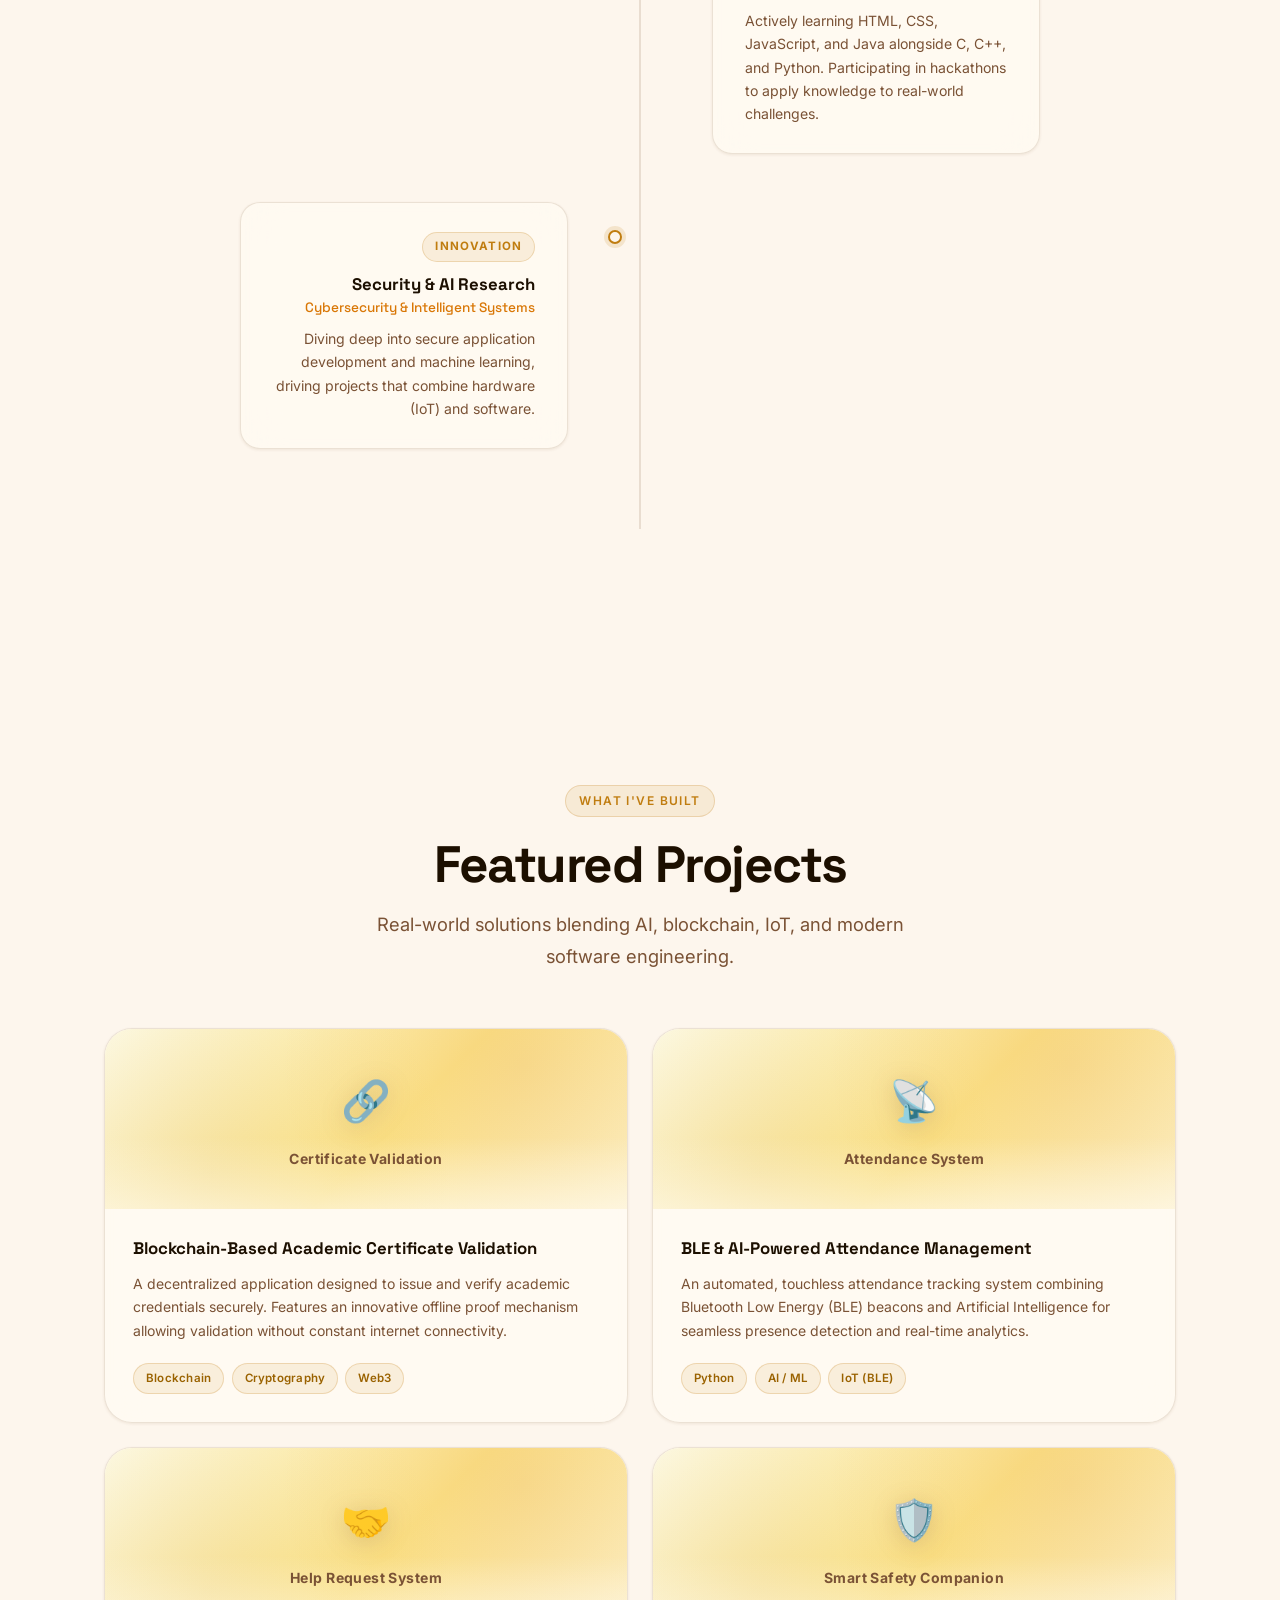
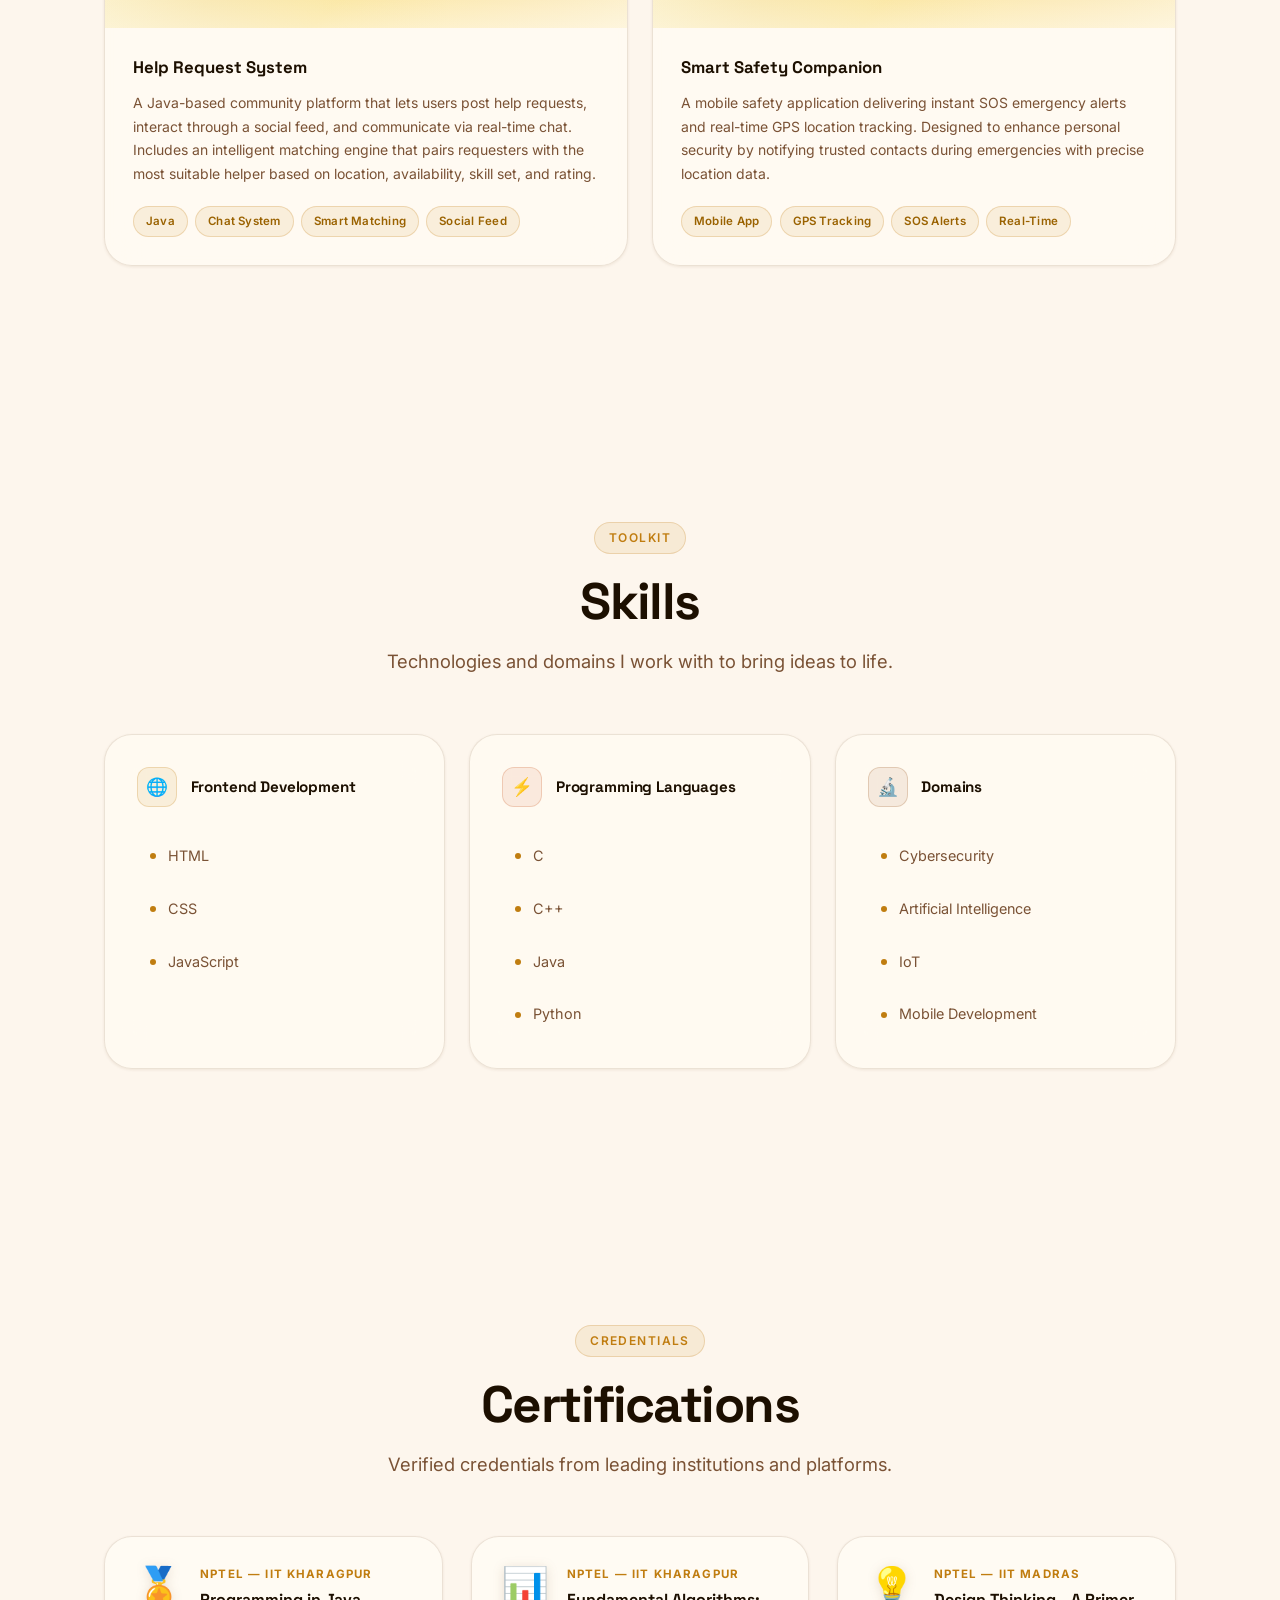
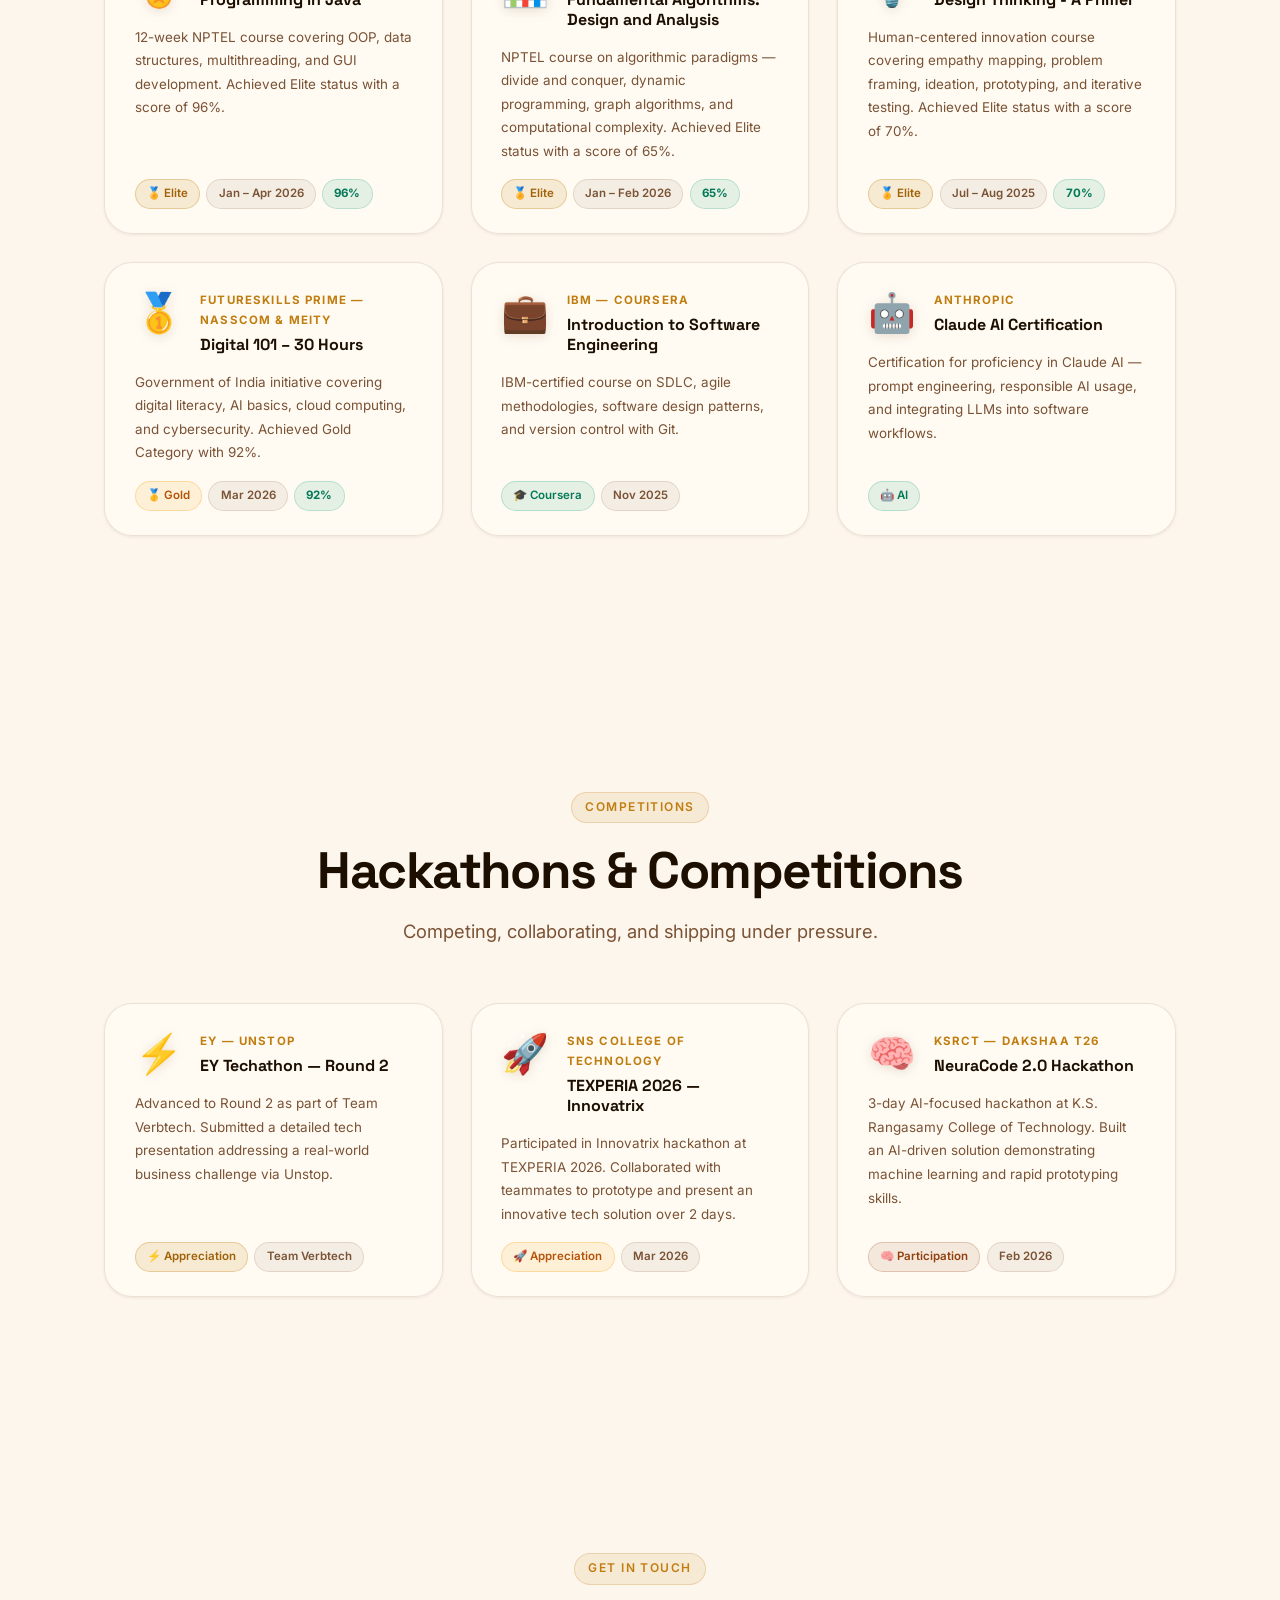
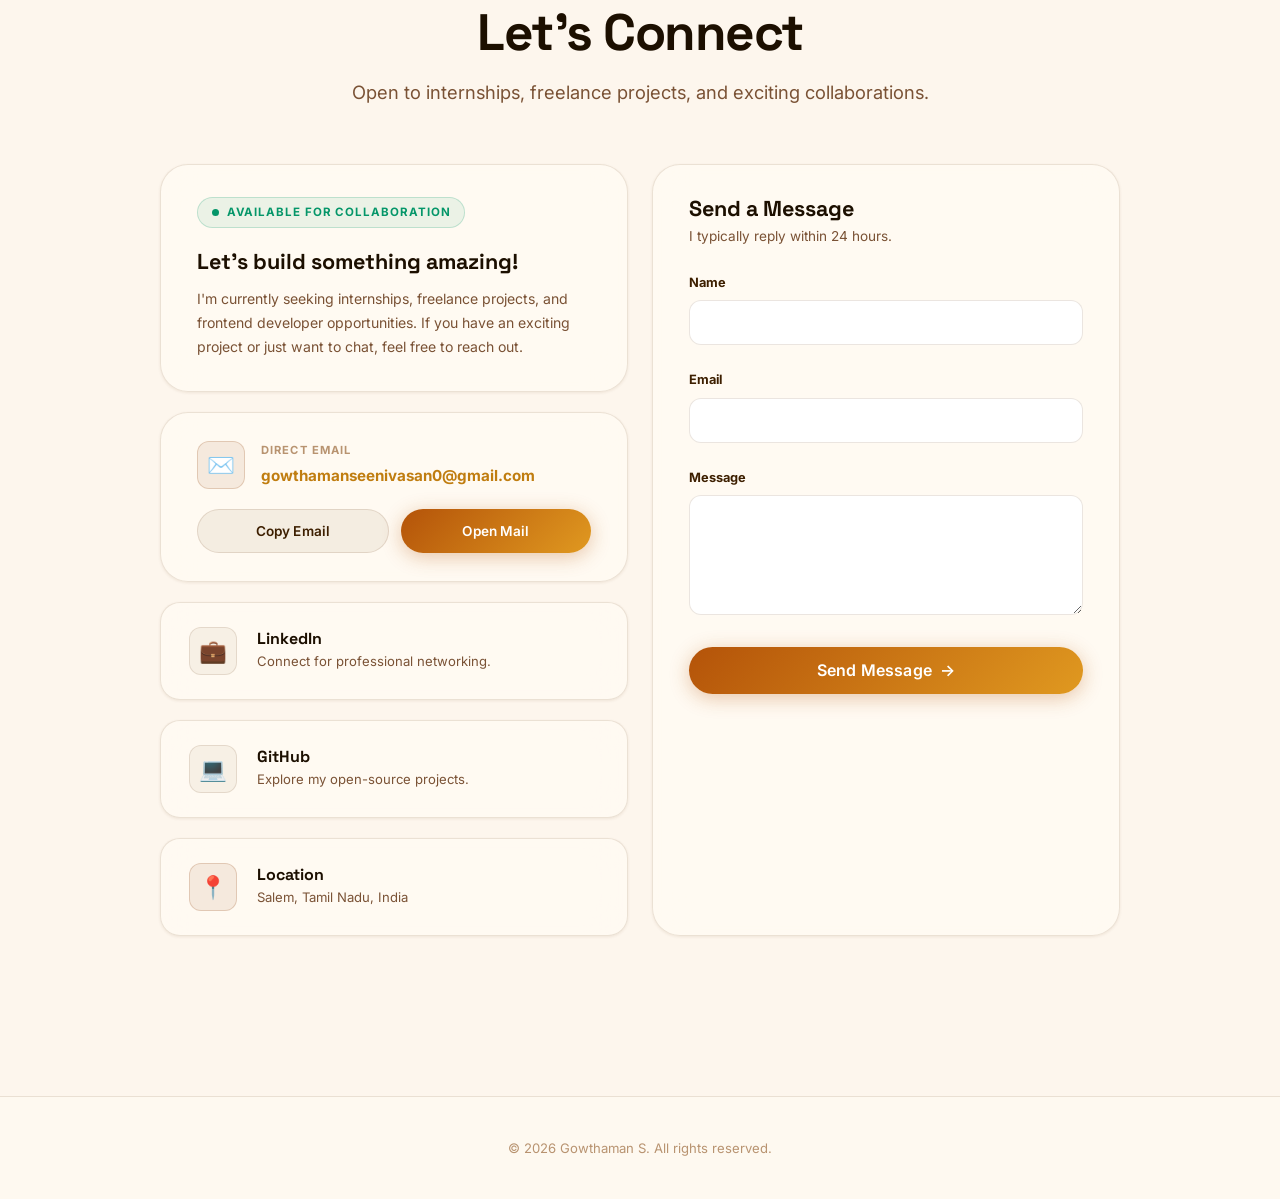
==== commit 8b4391ec: "Add files via upload" ====
--- a/Portfolio/index.html
+++ b/Portfolio/index.html
@@ -1,501 +1,617 @@
-<!DOCTYPE html>
-<html lang="en">
-<head>
-    <meta charset="UTF-8">
-    <meta name="viewport" content="width=device-width, initial-scale=1.0">
-    <title>Gowthaman S | Frontend Developer & IT Student</title>
-    <meta name="description" content="Portfolio of Gowthaman S — IT student at Sona College of Technology, Frontend Developer & Software Engineer passionate about building innovative digital solutions in AI, cybersecurity, and modern web tech.">
-    <meta name="keywords" content="Gowthaman, Portfolio, Frontend Developer, IT Student, Blockchain, BLE, AI, Cybersecurity, Java, Python">
-    <meta name="author" content="Gowthaman S">
-    <meta property="og:title" content="Gowthaman S | Frontend Developer">
-    <meta property="og:description" content="IT student & Frontend Developer building innovative digital solutions.">
-    <meta property="og:type" content="website">
-
-    <!-- Fonts -->
-    <link rel="preconnect" href="https://fonts.googleapis.com">
-    <link rel="preconnect" href="https://fonts.gstatic.com" crossorigin>
-    <link href="https://fonts.googleapis.com/css2?family=Inter:wght@300;400;500;600;700;800;900&family=Space+Grotesk:wght@300;400;500;600;700&display=swap" rel="stylesheet">
-
-    <!-- Stylesheet -->
-    <link rel="stylesheet" href="style.css">
-</head>
-<body>
-
-
-    <!-- ===== NAVIGATION ===== -->
-    <nav class="navbar" id="navbar" role="navigation" aria-label="Main navigation">
-        <ul class="nav-links" id="navLinks" role="list">
-            <li><a href="#about"          id="nav-about">About</a></li>
-            <li><a href="#journey"        id="nav-journey">Journey</a></li>
-            <li><a href="#projects"       id="nav-projects">Projects</a></li>
-            <li><a href="#skills"         id="nav-skills">Skills</a></li>
-            <li><a href="#certifications" id="nav-certs">Certifications</a></li>
-            <li><a href="#hackathons"     id="nav-hack">Hackathons</a></li>
-            <li><a href="#contact"        id="nav-contact">Contact</a></li>
-        </ul>
-        <button class="hamburger" id="hamburger" aria-label="Toggle navigation menu" aria-expanded="false">
-            <span class="bar"></span>
-            <span class="bar"></span>
-            <span class="bar"></span>
-        </button>
-    </nav>
-
-    <!-- Mobile menu overlay -->
-    <div class="mobile-menu" id="mobileMenu" role="dialog" aria-label="Mobile navigation">
-        <a href="#about"          class="mob-link">About</a>
-        <a href="#journey"        class="mob-link">Journey</a>
-        <a href="#projects"       class="mob-link">Projects</a>
-        <a href="#skills"         class="mob-link">Skills</a>
-        <a href="#certifications" class="mob-link">Certifications</a>
-        <a href="#hackathons"     class="mob-link">Hackathons</a>
-        <a href="#contact"        class="mob-link">Contact</a>
-    </div>
-
-    <main>
-
-        <!-- ===== HERO ===== -->
-        <section id="home" aria-label="Hero">
-
-            <div class="hero-inner">
-                <!-- Left / Content -->
-                <div class="hero-content">
-                   
-                    <h1 class="hero-title anim-fade-up anim-delay-1">
-                        <span class="hero-greeting">Hi, I'm</span><br>
-                        <span class="name-highlight">Gowthaman S</span>
-                    </h1>
-
-                    <p class="hero-subtitle anim-fade-up anim-delay-2">
-                        Frontend Developer &amp; IT Student @SCT
-                    </p>
-                    <p class="hero-subtitle anim-fade-up anim-delay-2">
-                         Building intelligent digital solutions at the intersection of AI, security, and modern web.
-                    </p>
-
-
-                    <div class="hero-cta anim-fade-up anim-delay-3">
-                        <a href="#journey"  class="btn btn-primary"    id="hero-cta-journey">My Journey</a>
-                        <a href="#contact"  class="btn btn-secondary"  id="hero-cta-contact">Contact Me</a>
-                    </div>
-
-
-                </div>
-            </div>
-
-
-        </section>
-
-        <!-- ===== STATS BAR ===== -->
-        <div class="stats-bar" aria-label="Key achievements">
-            <div class="stats-bar-inner reveal">
-                <div class="stat-item">
-                    <div class="stat-value" data-count="96" data-suffix="%">0%</div>
-                    <div class="stat-label">NPTEL Java Score</div>
-                </div>
-                <div class="stat-item">
-                    <div class="stat-value" data-count="92" data-suffix="%">0%</div>
-                    <div class="stat-label">FutureSkills Prime Score</div>
-                </div>
-                <div class="stat-item">
-                    <div class="stat-value" data-count="4" data-suffix="+">0+</div>
-                    <div class="stat-label">Projects Shipped</div>
-                </div>
-                <div class="stat-item">
-                    <div class="stat-value" data-count="3" data-suffix="+">0+</div>
-                    <div class="stat-label">Hackathons Competed</div>
-                </div>
-            </div>
-        </div>
-
-        <!-- ===== ABOUT ===== -->
-        <section id="about" class="section" aria-label="About Me">
-            <div class="section-header reveal">
-                <span class="section-label">Who I Am</span>
-                <h2 class="section-title">About Me</h2>
-                <p class="section-subtitle">Passionate about building technology that makes a meaningful impact.</p>
-            </div>
-
-            <div class="about-grid">
-                <div class="about-main-card reveal">
-                    <p>Hello! I'm Gowthaman, an Information Technology student with a strong passion for software development, cybersecurity, artificial intelligence, and innovative technology solutions. I enjoy transforming ideas into practical applications that solve real-world problems and create meaningful impact.</p>
-                    <p>With experience in programming languages such as C, C++, Java, and Python, I continuously work on enhancing my technical skills through academic projects, hackathons, certifications, and hands-on learning. I am particularly interested in developing intelligent systems, secure applications, and modern digital solutions that improve efficiency and user experience.</p>
-                </div>
-
-                <div class="about-side">
-                    <div class="about-info-card reveal reveal-delay-1">
-                        <div class="about-info-icon icon-blue">🎓</div>
-                        <div class="about-info-text">
-                            <strong>B.Tech Information Technology</strong>
-                            <span>Sona College of Technology · 2024–2028</span>
-                        </div>
-                    </div>
-                    <div class="about-info-card reveal reveal-delay-2">
-                        <div class="about-info-icon icon-cyan">💻</div>
-                        <div class="about-info-text">
-                            <strong>Frontend Developer</strong>
-                            <span>HTML, CSS, JavaScript &amp; Modern Web Tech</span>
-                        </div>
-                    </div>
-                    <div class="about-info-card reveal reveal-delay-3">
-                        <div class="about-info-icon icon-violet">🛡️</div>
-                        <div class="about-info-text">
-                            <strong>Cybersecurity &amp; AI Focus</strong>
-                            <span>Intelligent Systems &amp; Secure Applications</span>
-                        </div>
-                    </div>
-                    <div class="about-info-card reveal reveal-delay-4">
-                        <div class="about-info-icon icon-green">📍</div>
-                        <div class="about-info-text">
-                            <strong>Salem, Tamil Nadu, India</strong>
-                            <span>Available for Remote &amp; On-site Roles</span>
-                        </div>
-                    </div>
-                </div>
-            </div>
-        </section>
-
-        <!-- ===== JOURNEY / EDUCATION ===== -->
-        <section id="journey" class="section" aria-label="My Journey">
-            <div class="section-header-centered reveal">
-                <span class="section-label">Education &amp; Growth</span>
-                <h2 class="section-title">My Journey</h2>
-                <p class="section-subtitle">A continuous path of learning, building, and innovating.</p>
-            </div>
-
-            <div class="timeline-wrapper">
-                <div class="timeline-track" aria-hidden="true">
-                    <div class="timeline-track-fill" id="timelineFill"></div>
-                </div>
-
-                <div class="timeline-item left" id="tl-1">
-                    <div class="timeline-dot" aria-hidden="true"></div>
-                    <div class="timeline-content">
-                        <span class="timeline-date">2024 – 2028</span>
-                        <h3>B.Tech Information Technology</h3>
-                        <h4>Sona College of Technology</h4>
-                        <p>Pursuing an undergraduate degree focused on modern web technologies, artificial intelligence, and cybersecurity.</p>
-                    </div>
-                </div>
-
-                <div class="timeline-item right" id="tl-2">
-                    <div class="timeline-dot" aria-hidden="true"></div>
-                    <div class="timeline-content">
-                        <span class="timeline-date">Continuous Learning</span>
-                        <h3>Skill Expansion &amp; Hackathons</h3>
-                        <h4>Frontend &amp; Core Programming</h4>
-                        <p>Actively learning HTML, CSS, JavaScript, and Java alongside C, C++, and Python. Participating in hackathons to apply knowledge to real-world challenges.</p>
-                    </div>
-                </div>
-
-                <div class="timeline-item left" id="tl-3">
-                    <div class="timeline-dot" aria-hidden="true"></div>
-                    <div class="timeline-content">
-                        <span class="timeline-date">Innovation</span>
-                        <h3>Security &amp; AI Research</h3>
-                        <h4>Cybersecurity &amp; Intelligent Systems</h4>
-                        <p>Diving deep into secure application development and machine learning, driving projects that combine hardware (IoT) and software.</p>
-                    </div>
-                </div>
-            </div>
-        </section>
-
-        <!-- ===== PROJECTS ===== -->
-        <section id="projects" class="section" aria-label="Featured Projects">
-            <div class="section-header-centered reveal">
-                <span class="section-label">What I've Built</span>
-                <h2 class="section-title">Featured Projects</h2>
-                <p class="section-subtitle">Real-world solutions blending AI, blockchain, IoT, and modern software engineering.</p>
-            </div>
-
-            <div class="projects-grid">
-
-                <!-- Project 1 — Certificate Validation -->
-                <article class="project-card reveal" aria-label="Blockchain Certificate Validation Project">
-                    <div class="project-banner proj-img-1">
-                        <span class="proj-icon" aria-hidden="true">🔗</span>
-                        <span class="proj-banner-title">Certificate Validation</span>
-                    </div>
-                    <div class="project-body">
-                        <h3>Blockchain-Based Academic Certificate Validation</h3>
-                        <p>A decentralized application designed to issue and verify academic credentials securely. Features an innovative offline proof mechanism allowing validation without constant internet connectivity.</p>
-                        <div class="tech-stack" aria-label="Technologies used">
-                            <span>Blockchain</span>
-                            <span>Cryptography</span>
-                            <span>Web3</span>
-                        </div>
-                    </div>
-                </article>
-
-                <!-- Project 2 — Attendance System -->
-                <article class="project-card reveal reveal-delay-1" aria-label="BLE Attendance System Project">
-                    <div class="project-banner proj-img-2">
-                        <span class="proj-icon" aria-hidden="true">📡</span>
-                        <span class="proj-banner-title">Attendance System</span>
-                    </div>
-                    <div class="project-body">
-                        <h3>BLE &amp; AI-Powered Attendance Management</h3>
-                        <p>An automated, touchless attendance tracking system combining Bluetooth Low Energy (BLE) beacons and Artificial Intelligence for seamless presence detection and real-time analytics.</p>
-                        <div class="tech-stack" aria-label="Technologies used">
-                            <span>Python</span>
-                            <span>AI / ML</span>
-                            <span>IoT (BLE)</span>
-                        </div>
-                    </div>
-                </article>
-
-                <!-- Project 3 — Help Request System -->
-                <article class="project-card reveal reveal-delay-2" aria-label="Help Request System Project">
-                    <div class="project-banner proj-img-3">
-                        <span class="proj-icon" aria-hidden="true">🤝</span>
-                        <span class="proj-banner-title">Help Request System</span>
-                    </div>
-                    <div class="project-body">
-                        <h3>Help Request System</h3>
-                        <p>A Java-based community platform that lets users post help requests, interact through a social feed, and communicate via real-time chat. Includes an intelligent matching engine that pairs requesters with the most suitable helper based on location, availability, skill set, and rating.</p>
-                        <div class="tech-stack" aria-label="Technologies used">
-                            <span>Java</span>
-                            <span>Chat System</span>
-                            <span>Smart Matching</span>
-                            <span>Social Feed</span>
-                        </div>
-                    </div>
-                </article>
-
-                <!-- Project 4 — Smart Safety Companion -->
-                <article class="project-card reveal reveal-delay-3" aria-label="Smart Safety Companion Project">
-                    <div class="project-banner proj-img-4">
-                        <span class="proj-icon" aria-hidden="true">🛡️</span>
-                        <span class="proj-banner-title">Smart Safety Companion</span>
-                    </div>
-                    <div class="project-body">
-                        <h3>Smart Safety Companion</h3>
-                        <p>A mobile safety application delivering instant SOS emergency alerts and real-time GPS location tracking. Designed to enhance personal security by notifying trusted contacts during emergencies with precise location data.</p>
-                        <div class="tech-stack" aria-label="Technologies used">
-                            <span>Mobile App</span>
-                            <span>GPS Tracking</span>
-                            <span>SOS Alerts</span>
-                            <span>Real-Time</span>
-                        </div>
-                    </div>
-                </article>
-
-            </div>
-        </section>
-
-        <!-- ===== SKILLS ===== -->
-        <section id="skills" class="section" aria-label="Skills">
-            <div class="section-header-centered reveal">
-                <span class="section-label">Toolkit</span>
-                <h2 class="section-title">Skills</h2>
-                <p class="section-subtitle">Technologies and domains I work with to bring ideas to life.</p>
-            </div>
-
-            <div class="skills-grid">
-                <div class="skill-category reveal" aria-label="Frontend Development Skills">
-                    <div class="skill-cat-header">
-                        <div class="skill-cat-icon icon-blue">🌐</div>
-                        <h3>Frontend Development</h3>
-                    </div>
-                    <ul class="skill-list" role="list">
-                        <li><span class="skill-dot" aria-hidden="true"></span>HTML</li>
-                        <li><span class="skill-dot" aria-hidden="true"></span>CSS</li>
-                        <li><span class="skill-dot" aria-hidden="true"></span>JavaScript</li>
-                    </ul>
-                </div>
-
-                <div class="skill-category reveal reveal-delay-1" aria-label="Programming Languages Skills">
-                    <div class="skill-cat-header">
-                        <div class="skill-cat-icon icon-cyan">⚡</div>
-                        <h3>Programming Languages</h3>
-                    </div>
-                    <ul class="skill-list" role="list">
-                        <li><span class="skill-dot" aria-hidden="true"></span>C</li>
-                        <li><span class="skill-dot" aria-hidden="true"></span>C++</li>
-                        <li><span class="skill-dot" aria-hidden="true"></span>Java</li>
-                        <li><span class="skill-dot" aria-hidden="true"></span>Python</li>
-                    </ul>
-                </div>
-
-                <div class="skill-category reveal reveal-delay-2" aria-label="Domain Skills">
-                    <div class="skill-cat-header">
-                        <div class="skill-cat-icon icon-violet">🔬</div>
-                        <h3>Domains</h3>
-                    </div>
-                    <ul class="skill-list" role="list">
-                        <li><span class="skill-dot" aria-hidden="true"></span>Cybersecurity</li>
-                        <li><span class="skill-dot" aria-hidden="true"></span>Artificial Intelligence</li>
-                        <li><span class="skill-dot" aria-hidden="true"></span>IoT</li>
-                        <li><span class="skill-dot" aria-hidden="true"></span>Mobile Development</li>
-                    </ul>
-                </div>
-            </div>
-        </section>
-
-        <!-- ===== CERTIFICATIONS ===== -->
-        <section id="certifications" class="section" aria-label="Certifications">
-            <div class="section-header-centered reveal">
-                <span class="section-label">Credentials</span>
-                <h2 class="section-title">Certifications</h2>
-                <p class="section-subtitle">Verified credentials from leading institutions and platforms.</p>
-            </div>
-
-            <div class="certs-grid">
-
-                <div class="cert-card reveal" aria-label="NPTEL Java Certificate">
-                    <div class="cert-badge">🏅</div>
-                    <div class="cert-body">
-                        <span class="cert-issuer">NPTEL — IIT Kharagpur</span>
-                        <h3 class="cert-title">Programming in Java</h3>
-                        <span class="cert-meta">Elite Certificate &nbsp;|&nbsp; Jan–Apr 2026</span>
-                        <span class="cert-score">Score: 96%</span>
-                    </div>
-                </div>
-
-                <div class="cert-card reveal reveal-delay-1" aria-label="FutureSkills Prime Certificate">
-                    <div class="cert-badge">🥇</div>
-                    <div class="cert-body">
-                        <span class="cert-issuer">FutureSkills Prime — NASSCOM &amp; MeitY</span>
-                        <h3 class="cert-title">Digital 101 – 30 Hours</h3>
-                        <span class="cert-meta">Gold Category &nbsp;|&nbsp; 05 Mar 2026</span>
-                        <span class="cert-score">Score: 92%</span>
-                    </div>
-                </div>
-
-                <div class="cert-card reveal reveal-delay-2" aria-label="IBM Software Engineering Certificate">
-                    <div class="cert-badge">💼</div>
-                    <div class="cert-body">
-                        <span class="cert-issuer">IBM — Coursera</span>
-                        <h3 class="cert-title">Introduction to Software Engineering</h3>
-                        <span class="cert-meta">Course Certificate &nbsp;|&nbsp; Nov 19, 2025</span>
-                    </div>
-                </div>
-
-            </div>
-        </section>
-
-        <!-- ===== HACKATHONS ===== -->
-        <section id="hackathons" class="section" aria-label="Hackathons and Competitions">
-            <div class="section-header-centered reveal">
-                <span class="section-label">Competitions</span>
-                <h2 class="section-title">Hackathons &amp; Competitions</h2>
-                <p class="section-subtitle">Competing, collaborating, and shipping under pressure.</p>
-            </div>
-
-            <div class="certs-grid">
-
-                <div class="cert-card reveal" aria-label="EY Techathon">
-                    <div class="cert-badge">⚡</div>
-                    <div class="cert-body">
-                        <span class="cert-issuer">EY — Unstop</span>
-                        <h3 class="cert-title">EY Techathon — Round 2</h3>
-                        <span class="cert-meta">Certificate of Appreciation &nbsp;|&nbsp; Team Verbtech &nbsp;|&nbsp; Detailed Presentation Submission</span>
-                    </div>
-                </div>
-
-                <div class="cert-card reveal reveal-delay-1" aria-label="TEXPERIA 2026 Hackathon">
-                    <div class="cert-badge">🚀</div>
-                    <div class="cert-body">
-                        <span class="cert-issuer">SNS College of Technology</span>
-                        <h3 class="cert-title">TEXPERIA 2026 — Innovatrix Hackathon</h3>
-                        <span class="cert-meta">Certificate of Appreciation &nbsp;|&nbsp; 12–13 March 2026 &nbsp;|&nbsp; Sona College of Technology</span>
-                    </div>
-                </div>
-
-                <div class="cert-card reveal reveal-delay-2" aria-label="NeuraCode 2.0 Hackathon">
-                    <div class="cert-badge">🧠</div>
-                    <div class="cert-body">
-                        <span class="cert-issuer">K.S. Rangasamy College of Technology — DAKSHAA T26</span>
-                        <h3 class="cert-title">NeuraCode 2.0 Hackathon</h3>
-                        <span class="cert-meta">Certificate of Participation &nbsp;|&nbsp; Feb 12–14, 2026 &nbsp;|&nbsp; Sona College of Technology, IT – II Year</span>
-                    </div>
-                </div>
-
-            </div>
-        </section>
-
-        <!-- ===== CONTACT ===== -->
-        <section id="contact" class="section" aria-label="Contact">
-            <div class="section-header-centered reveal">
-                <span class="section-label">Get in Touch</span>
-                <h2 class="section-title">Let's Connect</h2>
-                <p class="section-subtitle">Open to internships, freelance projects, and exciting collaborations.</p>
-            </div>
-
-            <div class="contact-grid">
-                <!-- Left Column -->
-                <div class="contact-info-col">
-                    <div class="contact-status-card reveal">
-                        <div class="status-indicator" role="status" aria-label="Available for collaboration">
-                            <span class="pulse-dot" aria-hidden="true"></span>
-                            <span class="status-text">Available for Collaboration</span>
-                        </div>
-                        <h3>Let's build something amazing!</h3>
-                        <p>I'm currently seeking internships, freelance projects, and frontend developer opportunities. If you have an exciting project or just want to chat, feel free to reach out.</p>
-                    </div>
-
-                    <div class="contact-direct-card reveal reveal-delay-1">
-                        <div class="direct-header">
-                            <div class="direct-icon" aria-hidden="true">✉️</div>
-                            <div class="direct-details">
-                                <span class="direct-label">Direct Email</span>
-                                <a href="mailto:gowthamanseenivasan0@gmail.com" class="direct-email-link" aria-label="Send email to Gowthaman">gowthamanseenivasan0@gmail.com</a>
-                            </div>
-                        </div>
-                        <div class="direct-actions">
-                            <button id="copyEmailBtn" class="btn btn-secondary" onclick="copyEmail()" aria-label="Copy email address">
-                                <span class="btn-text">Copy Email</span>
-                            </button>
-                            <a href="mailto:gowthamanseenivasan0@gmail.com" class="btn btn-primary" aria-label="Open email client">Open Mail</a>
-                        </div>
-                    </div>
-                </div>
-
-                <!-- Right Column -->
-                <div class="contact-social-col">
-                    <a href="https://www.linkedin.com/in/gowthaman-s-242186327" target="_blank" rel="noopener" class="social-card linkedin reveal" aria-label="View LinkedIn profile">
-                        <div class="social-icon" aria-hidden="true">💼</div>
-                        <div class="social-info">
-                            <h3>LinkedIn</h3>
-                            <p>Connect for professional networking and career updates.</p>
-                            <span class="social-action-text">Let's connect →</span>
-                        </div>
-                    </a>
-
-                    <a href="https://github.com/gowthaman0102" target="_blank" rel="noopener" class="social-card github reveal reveal-delay-1" aria-label="View GitHub profile">
-                        <div class="social-icon" aria-hidden="true">💻</div>
-                        <div class="social-info">
-                            <h3>GitHub</h3>
-                            <p>Explore my open-source projects, repositories, and contributions.</p>
-                            <span class="social-action-text">View repositories →</span>
-                        </div>
-                    </a>
-
-                    <div class="social-card location-timezone reveal reveal-delay-2" aria-label="Location information">
-                        <div class="social-icon" aria-hidden="true">📍</div>
-                        <div class="social-info">
-                            <h3>Location</h3>
-                            <p>Salem, Tamil Nadu, India</p>
-                        </div>
-                    </div>
-                </div>
-            </div>
-        </section>
-
-    </main>
-
-    <!-- ===== FOOTER ===== -->
-    <footer role="contentinfo">
-        <div class="footer-inner">
-            <p>© 2026 Gowthaman S. All rights reserved.</p>
-        </div>
-    </footer>
-
-    <!-- Toast notification -->
-    <div class="toast" id="toast" role="alert" aria-live="polite">
-        <span class="toast-icon">✓</span>
-        <span id="toastMsg">Email copied to clipboard!</span>
-    </div>
-
-    <script src="script.js"></script>
-</body>
-</html>
+<!DOCTYPE html>
+<html lang="en">
+<head>
+    <meta charset="UTF-8">
+    <meta name="viewport" content="width=device-width, initial-scale=1.0">
+    <title>Gowthaman S | Frontend Developer & IT Student</title>
+    <meta name="description" content="Portfolio of Gowthaman S — IT student at Sona College of Technology, Frontend Developer & Software Engineer passionate about building innovative digital solutions in AI, cybersecurity, and modern web tech.">
+    <meta name="keywords" content="Gowthaman, Portfolio, Frontend Developer, IT Student, Blockchain, BLE, AI, Cybersecurity, Java, Python">
+    <meta name="author" content="Gowthaman S">
+    <meta property="og:title" content="Gowthaman S | Frontend Developer">
+    <meta property="og:description" content="IT student & Frontend Developer building innovative digital solutions.">
+    <meta property="og:type" content="website">
+
+    <!-- Fonts -->
+    <link rel="preconnect" href="https://fonts.googleapis.com">
+    <link rel="preconnect" href="https://fonts.gstatic.com" crossorigin>
+    <link href="https://fonts.googleapis.com/css2?family=Inter:wght@300;400;500;600;700;800;900&family=Space+Grotesk:wght@300;400;500;600;700&display=swap" rel="stylesheet">
+
+    <!-- Stylesheet -->
+    <link rel="stylesheet" href="style.css">
+</head>
+<body>
+
+
+    <!-- ===== NAVIGATION ===== -->
+    <nav class="navbar" id="navbar" role="navigation" aria-label="Main navigation">
+        <ul class="nav-links" id="navLinks" role="list">
+            <li><a href="#about"          id="nav-about">About</a></li>
+            <li><a href="#journey"        id="nav-journey">Journey</a></li>
+            <li><a href="#projects"       id="nav-projects">Projects</a></li>
+            <li><a href="#skills"         id="nav-skills">Skills</a></li>
+            <li><a href="#certifications" id="nav-certs">Certifications</a></li>
+            <li><a href="#hackathons"     id="nav-hack">Hackathons</a></li>
+            <li><a href="#contact"        id="nav-contact">Contact</a></li>
+        </ul>
+        <button class="hamburger" id="hamburger" aria-label="Toggle navigation menu" aria-expanded="false">
+            <span class="bar"></span>
+            <span class="bar"></span>
+            <span class="bar"></span>
+        </button>
+    </nav>
+
+    <!-- Mobile menu overlay -->
+    <div class="mobile-menu" id="mobileMenu" role="dialog" aria-label="Mobile navigation">
+        <a href="#about"          class="mob-link">About</a>
+        <a href="#journey"        class="mob-link">Journey</a>
+        <a href="#projects"       class="mob-link">Projects</a>
+        <a href="#skills"         class="mob-link">Skills</a>
+        <a href="#certifications" class="mob-link">Certifications</a>
+        <a href="#hackathons"     class="mob-link">Hackathons</a>
+        <a href="#contact"        class="mob-link">Contact</a>
+    </div>
+
+    <main>
+
+        <!-- ===== HERO ===== -->
+        <section id="home" aria-label="Hero">
+
+            <div class="hero-inner">
+                <!-- Left / Content -->
+                <div class="hero-content">
+                   
+                    <h1 class="hero-title anim-fade-up anim-delay-1">
+                        <span class="hero-greeting">Hi, I'm</span><br>
+                        <span class="name-highlight">Gowthaman S</span>
+                    </h1>
+
+                    <p class="hero-subtitle anim-fade-up anim-delay-2">
+                        Frontend Developer &amp; IT Student @SCT
+                    </p>
+                    <p class="hero-subtitle anim-fade-up anim-delay-2">
+                         Building intelligent digital solutions at the intersection of AI, security, and modern web.
+                    </p>
+
+
+                    <div class="hero-cta anim-fade-up anim-delay-3">
+                        <a href="#journey"  class="btn btn-primary"    id="hero-cta-journey">My Journey</a>
+                        <a href="#contact"  class="btn btn-secondary"  id="hero-cta-contact">Contact Me</a>
+                        <a href="resume.pdf" class="btn btn-primary" download="Krish_S_Resume.pdf" id="hero-cta-resume" style="display: inline-flex; align-items: center; gap: 0.5rem;">
+                            <svg width="20" height="20" viewBox="0 0 24 24" fill="none" stroke="currentColor" stroke-width="2" stroke-linecap="round" stroke-linejoin="round"><path d="M21 15v4a2 2 0 0 1-2 2H5a2 2 0 0 1-2-2v-4"></path><polyline points="7 10 12 15 17 10"></polyline><line x1="12" y1="15" x2="12" y2="3"></line></svg>
+                            Download Resume
+                        </a>
+                    </div>
+
+
+                </div>
+            </div>
+
+
+        </section>
+
+        <!-- ===== STATS BAR ===== -->
+        <div class="stats-bar" aria-label="Key achievements">
+            <div class="stats-bar-inner reveal">
+                <div class="stat-item">
+                    <div class="stat-value" data-count="96" data-suffix="%">0%</div>
+                    <div class="stat-label">NPTEL Java Score</div>
+                </div>
+                <div class="stat-item">
+                    <div class="stat-value" data-count="92" data-suffix="%">0%</div>
+                    <div class="stat-label">FutureSkills Prime Score</div>
+                </div>
+                <div class="stat-item">
+                    <div class="stat-value" data-count="4" data-suffix="+">0+</div>
+                    <div class="stat-label">Projects Shipped</div>
+                </div>
+                <div class="stat-item">
+                    <div class="stat-value" data-count="3" data-suffix="+">0+</div>
+                    <div class="stat-label">Hackathons Competed</div>
+                </div>
+            </div>
+        </div>
+
+        <!-- ===== ABOUT ===== -->
+        <section id="about" class="section" aria-label="About Me">
+            <div class="section-header reveal">
+                <span class="section-label">Who I Am</span>
+                <h2 class="section-title">About Me</h2>
+                <p class="section-subtitle">Passionate about building technology that makes a meaningful impact.</p>
+            </div>
+
+            <div class="about-grid">
+                <div class="about-main-card reveal">
+                    <p>Hello! I'm Gowthaman, an Information Technology student with a strong passion for software development, cybersecurity, artificial intelligence, and innovative technology solutions. I enjoy transforming ideas into practical applications that solve real-world problems and create meaningful impact.</p>
+                    <p>With experience in programming languages such as C, C++, Java, and Python, I continuously work on enhancing my technical skills through academic projects, hackathons, certifications, and hands-on learning. I am particularly interested in developing intelligent systems, secure applications, and modern digital solutions that improve efficiency and user experience.</p>
+                </div>
+
+                <div class="about-side">
+                    <div class="about-info-card reveal reveal-delay-1">
+                        <div class="about-info-icon icon-blue">🎓</div>
+                        <div class="about-info-text">
+                            <strong>B.Tech Information Technology</strong>
+                            <span>Sona College of Technology · 2024–2028</span>
+                        </div>
+                    </div>
+                    <div class="about-info-card reveal reveal-delay-2">
+                        <div class="about-info-icon icon-cyan">💻</div>
+                        <div class="about-info-text">
+                            <strong>Frontend Developer</strong>
+                            <span>HTML, CSS, JavaScript &amp; Modern Web Tech</span>
+                        </div>
+                    </div>
+                    <div class="about-info-card reveal reveal-delay-3">
+                        <div class="about-info-icon icon-violet">🛡️</div>
+                        <div class="about-info-text">
+                            <strong>Cybersecurity &amp; AI Focus</strong>
+                            <span>Intelligent Systems &amp; Secure Applications</span>
+                        </div>
+                    </div>
+                    <div class="about-info-card reveal reveal-delay-4">
+                        <div class="about-info-icon icon-green">📍</div>
+                        <div class="about-info-text">
+                            <strong>Salem, Tamil Nadu, India</strong>
+                            <span>Available for Remote &amp; On-site Roles</span>
+                        </div>
+                    </div>
+                </div>
+            </div>
+        </section>
+
+        <!-- ===== JOURNEY / EDUCATION ===== -->
+        <section id="journey" class="section" aria-label="My Journey">
+            <div class="section-header-centered reveal">
+                <span class="section-label">Education &amp; Growth</span>
+                <h2 class="section-title">My Journey</h2>
+                <p class="section-subtitle">A continuous path of learning, building, and innovating.</p>
+            </div>
+
+            <div class="timeline-wrapper">
+                <div class="timeline-track" aria-hidden="true">
+                    <div class="timeline-track-fill" id="timelineFill"></div>
+                </div>
+
+                <div class="timeline-item left" id="tl-1">
+                    <div class="timeline-dot" aria-hidden="true"></div>
+                    <div class="timeline-content">
+                        <span class="timeline-date">2024 – 2028</span>
+                        <h3>B.Tech Information Technology</h3>
+                        <h4>Sona College of Technology</h4>
+                        <p>Pursuing an undergraduate degree focused on modern web technologies, artificial intelligence, and cybersecurity.</p>
+                    </div>
+                </div>
+
+                <div class="timeline-item right" id="tl-2">
+                    <div class="timeline-dot" aria-hidden="true"></div>
+                    <div class="timeline-content">
+                        <span class="timeline-date">Continuous Learning</span>
+                        <h3>Skill Expansion &amp; Hackathons</h3>
+                        <h4>Frontend &amp; Core Programming</h4>
+                        <p>Actively learning HTML, CSS, JavaScript, and Java alongside C, C++, and Python. Participating in hackathons to apply knowledge to real-world challenges.</p>
+                    </div>
+                </div>
+
+                <div class="timeline-item left" id="tl-3">
+                    <div class="timeline-dot" aria-hidden="true"></div>
+                    <div class="timeline-content">
+                        <span class="timeline-date">Innovation</span>
+                        <h3>Security &amp; AI Research</h3>
+                        <h4>Cybersecurity &amp; Intelligent Systems</h4>
+                        <p>Diving deep into secure application development and machine learning, driving projects that combine hardware (IoT) and software.</p>
+                    </div>
+                </div>
+            </div>
+        </section>
+
+        <!-- ===== PROJECTS ===== -->
+        <section id="projects" class="section" aria-label="Featured Projects">
+            <div class="section-header-centered reveal">
+                <span class="section-label">What I've Built</span>
+                <h2 class="section-title">Featured Projects</h2>
+                <p class="section-subtitle">Real-world solutions blending AI, blockchain, IoT, and modern software engineering.</p>
+            </div>
+
+            <div class="projects-grid">
+
+                <!-- Project 1 — Certificate Validation -->
+                <article class="project-card reveal" aria-label="Blockchain Certificate Validation Project">
+                    <div class="project-banner proj-img-1">
+                        <span class="proj-icon" aria-hidden="true">🔗</span>
+                        <span class="proj-banner-title">Certificate Validation</span>
+                    </div>
+                    <div class="project-body">
+                        <h3>Blockchain-Based Academic Certificate Validation</h3>
+                        <p>A decentralized application designed to issue and verify academic credentials securely. Features an innovative offline proof mechanism allowing validation without constant internet connectivity.</p>
+                        <div class="tech-stack" aria-label="Technologies used">
+                            <span>Blockchain</span>
+                            <span>Cryptography</span>
+                            <span>Web3</span>
+                        </div>
+                    </div>
+                </article>
+
+                <!-- Project 2 — Attendance System -->
+                <article class="project-card reveal reveal-delay-1" aria-label="BLE Attendance System Project">
+                    <div class="project-banner proj-img-2">
+                        <span class="proj-icon" aria-hidden="true">📡</span>
+                        <span class="proj-banner-title">Attendance System</span>
+                    </div>
+                    <div class="project-body">
+                        <h3>BLE &amp; AI-Powered Attendance Management</h3>
+                        <p>An automated, touchless attendance tracking system combining Bluetooth Low Energy (BLE) beacons and Artificial Intelligence for seamless presence detection and real-time analytics.</p>
+                        <div class="tech-stack" aria-label="Technologies used">
+                            <span>Python</span>
+                            <span>AI / ML</span>
+                            <span>IoT (BLE)</span>
+                        </div>
+                    </div>
+                </article>
+
+                <!-- Project 3 — Help Request System -->
+                <article class="project-card reveal reveal-delay-2" aria-label="Help Request System Project">
+                    <div class="project-banner proj-img-3">
+                        <span class="proj-icon" aria-hidden="true">🤝</span>
+                        <span class="proj-banner-title">Help Request System</span>
+                    </div>
+                    <div class="project-body">
+                        <h3>Help Request System</h3>
+                        <p>A Java-based community platform that lets users post help requests, interact through a social feed, and communicate via real-time chat. Includes an intelligent matching engine that pairs requesters with the most suitable helper based on location, availability, skill set, and rating.</p>
+                        <div class="tech-stack" aria-label="Technologies used">
+                            <span>Java</span>
+                            <span>Chat System</span>
+                            <span>Smart Matching</span>
+                            <span>Social Feed</span>
+                        </div>
+                    </div>
+                </article>
+
+                <!-- Project 4 — Smart Safety Companion -->
+                <article class="project-card reveal reveal-delay-3" aria-label="Smart Safety Companion Project">
+                    <div class="project-banner proj-img-4">
+                        <span class="proj-icon" aria-hidden="true">🛡️</span>
+                        <span class="proj-banner-title">Smart Safety Companion</span>
+                    </div>
+                    <div class="project-body">
+                        <h3>Smart Safety Companion</h3>
+                        <p>A mobile safety application delivering instant SOS emergency alerts and real-time GPS location tracking. Designed to enhance personal security by notifying trusted contacts during emergencies with precise location data.</p>
+                        <div class="tech-stack" aria-label="Technologies used">
+                            <span>Mobile App</span>
+                            <span>GPS Tracking</span>
+                            <span>SOS Alerts</span>
+                            <span>Real-Time</span>
+                        </div>
+                    </div>
+                </article>
+
+            </div>
+        </section>
+
+        <!-- ===== SKILLS ===== -->
+        <section id="skills" class="section" aria-label="Skills">
+            <div class="section-header-centered reveal">
+                <span class="section-label">Toolkit</span>
+                <h2 class="section-title">Skills</h2>
+                <p class="section-subtitle">Technologies and domains I work with to bring ideas to life.</p>
+            </div>
+
+            <div class="skills-grid">
+                <div class="skill-category reveal" aria-label="Frontend Development Skills">
+                    <div class="skill-cat-header">
+                        <div class="skill-cat-icon icon-blue">🌐</div>
+                        <h3>Frontend Development</h3>
+                    </div>
+                    <ul class="skill-list" role="list">
+                        <li><span class="skill-dot" aria-hidden="true"></span>HTML</li>
+                        <li><span class="skill-dot" aria-hidden="true"></span>CSS</li>
+                        <li><span class="skill-dot" aria-hidden="true"></span>JavaScript</li>
+                    </ul>
+                </div>
+
+                <div class="skill-category reveal reveal-delay-1" aria-label="Programming Languages Skills">
+                    <div class="skill-cat-header">
+                        <div class="skill-cat-icon icon-cyan">⚡</div>
+                        <h3>Programming Languages</h3>
+                    </div>
+                    <ul class="skill-list" role="list">
+                        <li><span class="skill-dot" aria-hidden="true"></span>C</li>
+                        <li><span class="skill-dot" aria-hidden="true"></span>C++</li>
+                        <li><span class="skill-dot" aria-hidden="true"></span>Java</li>
+                        <li><span class="skill-dot" aria-hidden="true"></span>Python</li>
+                    </ul>
+                </div>
+
+                <div class="skill-category reveal reveal-delay-2" aria-label="Domain Skills">
+                    <div class="skill-cat-header">
+                        <div class="skill-cat-icon icon-violet">🔬</div>
+                        <h3>Domains</h3>
+                    </div>
+                    <ul class="skill-list" role="list">
+                        <li><span class="skill-dot" aria-hidden="true"></span>Cybersecurity</li>
+                        <li><span class="skill-dot" aria-hidden="true"></span>Artificial Intelligence</li>
+                        <li><span class="skill-dot" aria-hidden="true"></span>IoT</li>
+                        <li><span class="skill-dot" aria-hidden="true"></span>Mobile Development</li>
+                    </ul>
+                </div>
+            </div>
+        </section>
+
+        <!-- ===== CERTIFICATIONS ===== -->
+        <section id="certifications" class="section" aria-label="Certifications">
+            <div class="section-header-centered reveal">
+                <span class="section-label">Credentials</span>
+                <h2 class="section-title">Certifications</h2>
+                <p class="section-subtitle">Verified credentials from leading institutions and platforms.</p>
+            </div>
+
+            <div class="certs-desc-grid">
+
+                <!-- NPTEL Certificates -->
+                <div class="cert-desc-card reveal">
+                    <div class="cert-desc-top">
+                        <div class="cert-desc-emoji">🏅</div>
+                        <div class="cert-desc-header">
+                            <span class="cert-issuer-tag">NPTEL — IIT Kharagpur</span>
+                            <h3 class="cert-desc-title">Programming in Java</h3>
+                        </div>
+                    </div>
+                    <p class="cert-desc-text">12-week NPTEL course covering OOP, data structures, multithreading, and GUI development. Achieved Elite status with a score of 96%.</p>
+                    <div class="cert-desc-tags">
+                        <span class="cert-badge-tag elite">🏅 Elite</span>
+                        <span class="cert-date-tag">Jan – Apr 2026</span>
+                        <span class="cert-score-tag">96%</span>
+                    </div>
+                </div>
+
+                <div class="cert-desc-card reveal reveal-delay-1">
+                    <div class="cert-desc-top">
+                        <div class="cert-desc-emoji">📊</div>
+                        <div class="cert-desc-header">
+                            <span class="cert-issuer-tag">NPTEL — IIT Kharagpur</span>
+                            <h3 class="cert-desc-title">Fundamental Algorithms: Design and Analysis</h3>
+                        </div>
+                    </div>
+                    <p class="cert-desc-text">NPTEL course on algorithmic paradigms — divide and conquer, dynamic programming, graph algorithms, and computational complexity. Achieved Elite status with a score of 65%.</p>
+                    <div class="cert-desc-tags">
+                        <span class="cert-badge-tag elite">🏅 Elite</span>
+                        <span class="cert-date-tag">Jan – Feb 2026</span>
+                        <span class="cert-score-tag">65%</span>
+                    </div>
+                </div>
+
+                <div class="cert-desc-card reveal reveal-delay-2">
+                    <div class="cert-desc-top">
+                        <div class="cert-desc-emoji">💡</div>
+                        <div class="cert-desc-header">
+                            <span class="cert-issuer-tag">NPTEL — IIT Madras</span>
+                            <h3 class="cert-desc-title">Design Thinking - A Primer</h3>
+                        </div>
+                    </div>
+                    <p class="cert-desc-text">Human-centered innovation course covering empathy mapping, problem framing, ideation, prototyping, and iterative testing. Achieved Elite status with a score of 70%.</p>
+                    <div class="cert-desc-tags">
+                        <span class="cert-badge-tag elite">🏅 Elite</span>
+                        <span class="cert-date-tag">Jul – Aug 2025</span>
+                        <span class="cert-score-tag">70%</span>
+                    </div>
+                </div>
+
+                <!-- Remaining Certificates -->
+                <div class="cert-desc-card reveal reveal-delay-3">
+                    <div class="cert-desc-top">
+                        <div class="cert-desc-emoji">🥇</div>
+                        <div class="cert-desc-header">
+                            <span class="cert-issuer-tag">FutureSkills Prime — NASSCOM &amp; MeitY</span>
+                            <h3 class="cert-desc-title">Digital 101 – 30 Hours</h3>
+                        </div>
+                    </div>
+                    <p class="cert-desc-text">Government of India initiative covering digital literacy, AI basics, cloud computing, and cybersecurity. Achieved Gold Category with 92%.</p>
+                    <div class="cert-desc-tags">
+                        <span class="cert-badge-tag gold">🥇 Gold</span>
+                        <span class="cert-date-tag">Mar 2026</span>
+                        <span class="cert-score-tag">92%</span>
+                    </div>
+                </div>
+
+                <div class="cert-desc-card reveal">
+                    <div class="cert-desc-top">
+                        <div class="cert-desc-emoji">💼</div>
+                        <div class="cert-desc-header">
+                            <span class="cert-issuer-tag">IBM — Coursera</span>
+                            <h3 class="cert-desc-title">Introduction to Software Engineering</h3>
+                        </div>
+                    </div>
+                    <p class="cert-desc-text">IBM-certified course on SDLC, agile methodologies, software design patterns, and version control with Git.</p>
+                    <div class="cert-desc-tags">
+                        <span class="cert-badge-tag coursera">🎓 Coursera</span>
+                        <span class="cert-date-tag">Nov 2025</span>
+                    </div>
+                </div>
+
+                <div class="cert-desc-card reveal reveal-delay-1">
+                    <div class="cert-desc-top">
+                        <div class="cert-desc-emoji">🤖</div>
+                        <div class="cert-desc-header">
+                            <span class="cert-issuer-tag">Anthropic</span>
+                            <h3 class="cert-desc-title">Claude AI Certification</h3>
+                        </div>
+                    </div>
+                    <p class="cert-desc-text">Certification for proficiency in Claude AI — prompt engineering, responsible AI usage, and integrating LLMs into software workflows.</p>
+                    <div class="cert-desc-tags">
+                        <span class="cert-badge-tag coursera">🤖 AI</span>
+                    </div>
+                </div>
+
+            </div>
+        </section>
+
+        <!-- ===== HACKATHONS ===== -->
+        <section id="hackathons" class="section" aria-label="Hackathons and Competitions">
+            <div class="section-header-centered reveal">
+                <span class="section-label">Competitions</span>
+                <h2 class="section-title">Hackathons &amp; Competitions</h2>
+                <p class="section-subtitle">Competing, collaborating, and shipping under pressure.</p>
+            </div>
+
+            <div class="certs-desc-grid">
+
+                <div class="cert-desc-card reveal">
+                    <div class="cert-desc-top">
+                        <div class="cert-desc-emoji">⚡</div>
+                        <div class="cert-desc-header">
+                            <span class="cert-issuer-tag">EY — Unstop</span>
+                            <h3 class="cert-desc-title">EY Techathon — Round 2</h3>
+                        </div>
+                    </div>
+                    <p class="cert-desc-text">Advanced to Round 2 as part of Team Verbtech. Submitted a detailed tech presentation addressing a real-world business challenge via Unstop.</p>
+                    <div class="cert-desc-tags">
+                        <span class="cert-badge-tag elite">⚡ Appreciation</span>
+                        <span class="cert-date-tag">Team Verbtech</span>
+                    </div>
+                </div>
+
+                <div class="cert-desc-card reveal reveal-delay-1">
+                    <div class="cert-desc-top">
+                        <div class="cert-desc-emoji">🚀</div>
+                        <div class="cert-desc-header">
+                            <span class="cert-issuer-tag">SNS College of Technology</span>
+                            <h3 class="cert-desc-title">TEXPERIA 2026 — Innovatrix</h3>
+                        </div>
+                    </div>
+                    <p class="cert-desc-text">Participated in Innovatrix hackathon at TEXPERIA 2026. Collaborated with teammates to prototype and present an innovative tech solution over 2 days.</p>
+                    <div class="cert-desc-tags">
+                        <span class="cert-badge-tag gold">🚀 Appreciation</span>
+                        <span class="cert-date-tag">Mar 2026</span>
+                    </div>
+                </div>
+
+                <div class="cert-desc-card reveal reveal-delay-2">
+                    <div class="cert-desc-top">
+                        <div class="cert-desc-emoji">🧠</div>
+                        <div class="cert-desc-header">
+                            <span class="cert-issuer-tag">KSRCT — DAKSHAA T26</span>
+                            <h3 class="cert-desc-title">NeuraCode 2.0 Hackathon</h3>
+                        </div>
+                    </div>
+                    <p class="cert-desc-text">3-day AI-focused hackathon at K.S. Rangasamy College of Technology. Built an AI-driven solution demonstrating machine learning and rapid prototyping skills.</p>
+                    <div class="cert-desc-tags">
+                        <span class="cert-badge-tag cisco">🧠 Participation</span>
+                        <span class="cert-date-tag">Feb 2026</span>
+                    </div>
+                </div>
+
+            </div>
+        </section>
+
+
+        <!-- ===== CONTACT ===== -->
+        <section id="contact" class="section" aria-label="Contact">
+            <div class="section-header-centered reveal">
+                <span class="section-label">Get in Touch</span>
+                <h2 class="section-title">Let's Connect</h2>
+                <p class="section-subtitle">Open to internships, freelance projects, and exciting collaborations.</p>
+            </div>
+
+            <div class="contact-grid">
+                <!-- Left Column -->
+                <div class="contact-info-col">
+                    <div class="contact-status-card reveal">
+                        <div class="status-indicator" role="status" aria-label="Available for collaboration">
+                            <span class="pulse-dot" aria-hidden="true"></span>
+                            <span class="status-text">Available for Collaboration</span>
+                        </div>
+                        <h3>Let's build something amazing!</h3>
+                        <p>I'm currently seeking internships, freelance projects, and frontend developer opportunities. If you have an exciting project or just want to chat, feel free to reach out.</p>
+                    </div>
+
+                    <div class="contact-direct-card reveal reveal-delay-1">
+                        <div class="direct-header">
+                            <div class="direct-icon" aria-hidden="true">✉️</div>
+                            <div class="direct-details">
+                                <span class="direct-label">Direct Email</span>
+                                <a href="mailto:gowthamanseenivasan0@gmail.com" class="direct-email-link" aria-label="Send email to Gowthaman">gowthamanseenivasan0@gmail.com</a>
+                            </div>
+                        </div>
+                        <div class="direct-actions">
+                            <button id="copyEmailBtn" class="btn btn-secondary" onclick="copyEmail()" aria-label="Copy email address">
+                                <span class="btn-text">Copy Email</span>
+                            </button>
+                            <a href="mailto:gowthamanseenivasan0@gmail.com" class="btn btn-primary" aria-label="Open email client">Open Mail</a>
+                        </div>
+                    </div>
+
+                    <!-- Socials moved to left column -->
+                    <div class="contact-social-col">
+                        <a href="https://www.linkedin.com/in/gowthaman-s-242186327" target="_blank" rel="noopener" class="social-card linkedin reveal reveal-delay-2" aria-label="View LinkedIn profile">
+                            <div class="social-icon" aria-hidden="true">💼</div>
+                            <div class="social-info">
+                                <h3>LinkedIn</h3>
+                                <p>Connect for professional networking.</p>
+                            </div>
+                        </a>
+
+                        <a href="https://github.com/gowthaman0102" target="_blank" rel="noopener" class="social-card github reveal reveal-delay-3" aria-label="View GitHub profile">
+                            <div class="social-icon" aria-hidden="true">💻</div>
+                            <div class="social-info">
+                                <h3>GitHub</h3>
+                                <p>Explore my open-source projects.</p>
+                            </div>
+                        </a>
+
+                        <div class="social-card location-timezone reveal reveal-delay-4" aria-label="Location information">
+                            <div class="social-icon" aria-hidden="true">📍</div>
+                            <div class="social-info">
+                                <h3>Location</h3>
+                                <p>Salem, Tamil Nadu, India</p>
+                            </div>
+                        </div>
+                    </div>
+                </div>
+
+                <!-- Right Column: Contact Form -->
+                <div class="contact-form-col reveal reveal-delay-2">
+                    <form id="contactForm" class="contact-form" action="https://formsubmit.co/gowthamanseenivasan0@gmail.com" method="POST" aria-label="Contact Form">
+                        <input type="hidden" name="_subject" value="New message from Portfolio Contact Form">
+                        <input type="hidden" name="_captcha" value="false">
+                        <input type="text" name="_honey" style="display:none">
+                        <div class="form-header">
+                            <h3>Send a Message</h3>
+                            <p>I typically reply within 24 hours.</p>
+                        </div>
+                        <div class="form-group">
+                            <label for="userName">Name</label>
+                            <input type="text" id="userName" name="name" required />
+                        </div>
+                        <div class="form-group">
+                            <label for="userEmail">Email</label>
+                            <input type="email" id="userEmail" name="email" required />
+                        </div>
+                        <div class="form-group">
+                            <label for="userMessage">Message</label>
+                            <textarea id="userMessage" name="message" rows="4" required></textarea>
+                        </div>
+                        <button type="submit" class="btn btn-primary form-submit-btn">
+                            <span class="btn-text">Send Message</span>
+                            <span class="btn-icon">→</span>
+                        </button>
+                    </form>
+                </div>
+            </div>
+        </section>
+
+    </main>
+
+    <!-- ===== FOOTER ===== -->
+    <footer role="contentinfo">
+        <div class="footer-inner">
+            <p>© 2026 Gowthaman S. All rights reserved.</p>
+        </div>
+    </footer>
+
+    <!-- Toast notification -->
+    <div class="toast" id="toast" role="alert" aria-live="polite">
+        <span class="toast-icon">✓</span>
+        <span id="toastMsg">Email copied to clipboard!</span>
+    </div>
+
+    <script src="script.js"></script>
+</body>
+</html>
--- a/Portfolio/style.css
+++ b/Portfolio/style.css
@@ -1476,6 +1476,87 @@
     transform: translateX(4px);
 }
 
+/* Contact Form */
+.contact-form-col {
+    display: flex;
+    flex-direction: column;
+}
+
+.contact-form {
+    background: rgba(255, 251, 243, 0.85);
+    border: 1px solid var(--border);
+    border-radius: var(--radius-xl);
+    padding: 2rem 2.25rem;
+    backdrop-filter: blur(20px);
+    box-shadow: var(--shadow-sm);
+    display: flex;
+    flex-direction: column;
+    gap: 1.5rem;
+    transition: var(--transition);
+    height: 100%;
+}
+
+.contact-form:hover {
+    border-color: var(--border-hover);
+    box-shadow: var(--shadow-glow-b);
+}
+
+.form-header h3 {
+    font-size: 1.35rem;
+    color: var(--text-primary);
+    margin-bottom: 0.2rem;
+}
+
+.form-header p {
+    font-size: 0.85rem;
+    color: var(--text-muted);
+}
+
+.form-group {
+    display: flex;
+    flex-direction: column;
+    gap: 0.4rem;
+}
+
+.form-group label {
+    font-size: 0.8rem;
+    font-weight: 700;
+    color: var(--text-secondary);
+}
+
+.form-group input,
+.form-group textarea {
+    width: 100%;
+    background: #fff;
+    border: 1px solid var(--border);
+    border-radius: var(--radius-md);
+    padding: 0.75rem 1rem;
+    font-size: 0.95rem;
+    color: var(--text-primary);
+    font-family: inherit;
+    transition: var(--transition);
+}
+
+.form-group input:focus,
+.form-group textarea:focus {
+    outline: none;
+    border-color: var(--primary);
+    box-shadow: 0 0 0 3px rgba(192, 125, 16, 0.15);
+}
+
+.form-group textarea {
+    resize: vertical;
+    min-height: 120px;
+}
+
+.form-submit-btn {
+    width: 100%;
+    padding: 0.85rem;
+    font-size: 1rem;
+    justify-content: center;
+    margin-top: 0.5rem;
+}
+
 /* ============================================================
    FOOTER
    ============================================================ */
@@ -1788,3 +1869,369 @@
         box-shadow: none;
     }
 }
+
+/* ============================================================
+   CERTIFICATIONS DESCRIPTION GRID — Emoji-only card layout
+   ============================================================ */
+.certs-desc-grid {
+    display: grid;
+    grid-template-columns: repeat(3, 1fr);
+    gap: 1.75rem;
+}
+
+/* ============================================================
+   CERT DESCRIPTION CARD
+   ============================================================ */
+.cert-desc-card {
+    background: var(--bg-card);
+    border: 1px solid var(--border);
+    border-radius: var(--radius-xl);
+    padding: 1.75rem 1.85rem 1.5rem;
+    display: flex;
+    flex-direction: column;
+    gap: 1rem;
+    transition: var(--transition);
+    box-shadow: var(--shadow-sm);
+    position: relative;
+    overflow: hidden;
+}
+
+/* Subtle gradient accent line on top */
+.cert-desc-card::before {
+    content: '';
+    position: absolute;
+    top: 0; left: 0; right: 0;
+    height: 3px;
+    background: var(--grad-primary);
+    opacity: 0;
+    transition: opacity 0.35s var(--ease-out);
+    border-radius: var(--radius-xl) var(--radius-xl) 0 0;
+}
+
+.cert-desc-card:hover {
+    transform: translateY(-6px);
+    border-color: var(--border-hover);
+    box-shadow: var(--shadow-lg), var(--shadow-glow-b);
+}
+
+.cert-desc-card:hover::before {
+    opacity: 1;
+}
+
+.cert-desc-card:focus-visible {
+    outline: 2px solid var(--primary);
+    outline-offset: 3px;
+}
+
+/* Top row: emoji + header */
+.cert-desc-top {
+    display: flex;
+    align-items: flex-start;
+    gap: 1.1rem;
+}
+
+.cert-desc-emoji {
+    font-size: 2.4rem;
+    line-height: 1;
+    flex-shrink: 0;
+    filter: drop-shadow(0 2px 6px rgba(100, 50, 10, 0.15));
+    animation: floatIcon 4s ease-in-out infinite;
+    margin-top: 0.1rem;
+}
+
+.cert-desc-header {
+    display: flex;
+    flex-direction: column;
+    gap: 0.3rem;
+    min-width: 0;
+}
+
+.cert-desc-title {
+    font-size: 1rem;
+    font-weight: 700;
+    color: var(--text-primary);
+    line-height: 1.25;
+}
+
+/* Description text */
+.cert-desc-text {
+    font-size: 0.84rem;
+    color: var(--text-muted);
+    line-height: 1.75;
+    flex: 1;
+}
+
+/* Footer: tags + button */
+.cert-desc-footer {
+    display: flex;
+    align-items: flex-end;
+    justify-content: space-between;
+    gap: 0.75rem;
+    flex-wrap: wrap;
+    margin-top: auto;
+}
+
+.cert-desc-tags {
+    display: flex;
+    flex-wrap: wrap;
+    align-items: center;
+    gap: 0.4rem;
+    margin-top: auto;
+}
+
+
+/* ============================================================
+   CERT DESC GRID — RESPONSIVE
+   ============================================================ */
+@media (max-width: 900px) {
+    .certs-desc-grid {
+        grid-template-columns: repeat(2, 1fr);
+        gap: 1.25rem;
+    }
+}
+
+@media (max-width: 580px) {
+    .certs-desc-grid {
+        grid-template-columns: 1fr;
+        gap: 1rem;
+    }
+
+    .cert-desc-card {
+        padding: 1.4rem 1.5rem 1.25rem;
+    }
+
+    .cert-desc-footer {
+        flex-direction: column;
+        align-items: flex-start;
+    }
+}
+
+
+/* ============================================================
+   CERTIFICATE SHOWCASE CARD
+   ============================================================ */
+.cert-showcase-card {
+    background: var(--bg-card);
+    border: 1px solid var(--border);
+    border-radius: var(--radius-xl);
+    overflow: hidden;
+    cursor: pointer;
+    transition: var(--transition);
+    box-shadow: var(--shadow-sm);
+    display: flex;
+    flex-direction: column;
+    position: relative;
+}
+
+.cert-showcase-card:hover {
+    transform: translateY(-6px);
+    border-color: var(--border-hover);
+    box-shadow: var(--shadow-lg), var(--shadow-glow-b);
+}
+
+.cert-showcase-card:focus-visible {
+    outline: 2px solid var(--primary);
+    outline-offset: 3px;
+}
+
+/* Image Wrapper */
+.cert-img-wrap {
+    position: relative;
+    width: 100%;
+    aspect-ratio: 4 / 3;
+    overflow: hidden;
+    background: linear-gradient(135deg, #f0dfc8, #e8d0b0);
+    flex-shrink: 0;
+}
+
+.cert-preview-img {
+    width: 100%;
+    height: 100%;
+    object-fit: cover;
+    display: block;
+    transition: transform 0.45s var(--ease-out);
+    position: relative;
+    z-index: 1;
+}
+
+.cert-showcase-card:hover .cert-preview-img {
+    transform: scale(1.05);
+}
+
+/* Placeholder when no image */
+.cert-img-placeholder {
+    position: absolute;
+    inset: 0;
+    display: flex;
+    flex-direction: column;
+    align-items: center;
+    justify-content: center;
+    gap: 0.5rem;
+    z-index: 0;
+    opacity: 1;
+    transition: opacity 0.3s ease;
+}
+
+.cert-img-wrap.no-img .cert-img-placeholder {
+    z-index: 1;
+}
+
+.cert-placeholder-icon {
+    font-size: 2.8rem;
+    filter: drop-shadow(0 2px 8px rgba(100, 50, 10, 0.15));
+    animation: floatIcon 3s ease-in-out infinite;
+}
+
+@keyframes floatIcon {
+    0%, 100% { transform: translateY(0); }
+    50%       { transform: translateY(-6px); }
+}
+
+.cert-placeholder-text {
+    font-size: 0.75rem;
+    font-weight: 600;
+    color: var(--text-muted);
+    letter-spacing: 0.08em;
+    text-transform: uppercase;
+    background: rgba(253, 246, 237, 0.85);
+    padding: 0.25rem 0.75rem;
+    border-radius: var(--radius-full);
+    border: 1px dashed var(--border-hover);
+}
+
+/* Hover overlay */
+.cert-img-overlay {
+    position: absolute;
+    inset: 0;
+    background: linear-gradient(135deg, rgba(180, 83, 9, 0.78), rgba(192, 125, 16, 0.72));
+    display: flex;
+    flex-direction: column;
+    align-items: center;
+    justify-content: center;
+    gap: 0.5rem;
+    opacity: 0;
+    transition: opacity 0.35s var(--ease-out);
+    z-index: 10;
+    color: #fff;
+    font-weight: 600;
+    font-size: 0.9rem;
+    letter-spacing: 0.04em;
+    backdrop-filter: blur(2px);
+}
+
+.cert-showcase-card:hover .cert-img-overlay {
+    opacity: 1;
+}
+
+.cert-view-icon {
+    font-size: 1.8rem;
+    display: block;
+    animation: none;
+    transition: transform 0.3s var(--ease-spring);
+}
+
+.cert-showcase-card:hover .cert-view-icon {
+    transform: scale(1.15);
+}
+
+/* Body */
+.cert-showcase-body {
+    padding: 1.5rem 1.6rem;
+    display: flex;
+    flex-direction: column;
+    gap: 0.6rem;
+    flex: 1;
+}
+
+.cert-issuer-tag {
+    font-size: 0.72rem;
+    font-weight: 700;
+    letter-spacing: 0.1em;
+    text-transform: uppercase;
+    color: var(--primary);
+}
+
+.cert-showcase-title {
+    font-size: 1.05rem;
+    font-weight: 700;
+    color: var(--text-primary);
+    line-height: 1.3;
+}
+
+.cert-showcase-desc {
+    font-size: 0.84rem;
+    color: var(--text-muted);
+    line-height: 1.7;
+    flex: 1;
+}
+
+/* Meta tags row */
+.cert-showcase-meta {
+    display: flex;
+    flex-wrap: wrap;
+    gap: 0.5rem;
+    margin-top: 0.5rem;
+}
+
+/* Badge tags */
+.cert-badge-tag,
+.cert-date-tag,
+.cert-score-tag {
+    display: inline-flex;
+    align-items: center;
+    gap: 0.25rem;
+    font-size: 0.72rem;
+    font-weight: 600;
+    padding: 0.25rem 0.7rem;
+    border-radius: var(--radius-full);
+}
+
+.cert-badge-tag {
+    background: rgba(192, 125, 16, 0.12);
+    color: var(--primary);
+    border: 1px solid rgba(192, 125, 16, 0.25);
+}
+
+.cert-badge-tag.elite {
+    background: rgba(192, 125, 16, 0.14);
+    color: #a16207;
+    border-color: rgba(192, 125, 16, 0.3);
+}
+
+.cert-badge-tag.gold {
+    background: rgba(245, 158, 11, 0.12);
+    color: #b45309;
+    border-color: rgba(245, 158, 11, 0.28);
+}
+
+.cert-badge-tag.coursera {
+    background: rgba(5, 150, 105, 0.1);
+    color: #047857;
+    border-color: rgba(5, 150, 105, 0.22);
+}
+
+.cert-badge-tag.nptel {
+    background: rgba(194, 65, 12, 0.1);
+    color: var(--secondary);
+    border-color: rgba(194, 65, 12, 0.22);
+}
+
+.cert-badge-tag.cisco {
+    background: rgba(146, 64, 14, 0.1);
+    color: var(--accent);
+    border-color: rgba(146, 64, 14, 0.22);
+}
+
+.cert-date-tag {
+    background: rgba(100, 60, 20, 0.07);
+    color: var(--text-muted);
+    border: 1px solid var(--border);
+}
+
+.cert-score-tag {
+    background: rgba(5, 150, 105, 0.1);
+    color: #047857;
+    border: 1px solid rgba(5, 150, 105, 0.2);
+    font-weight: 700;
+}
+
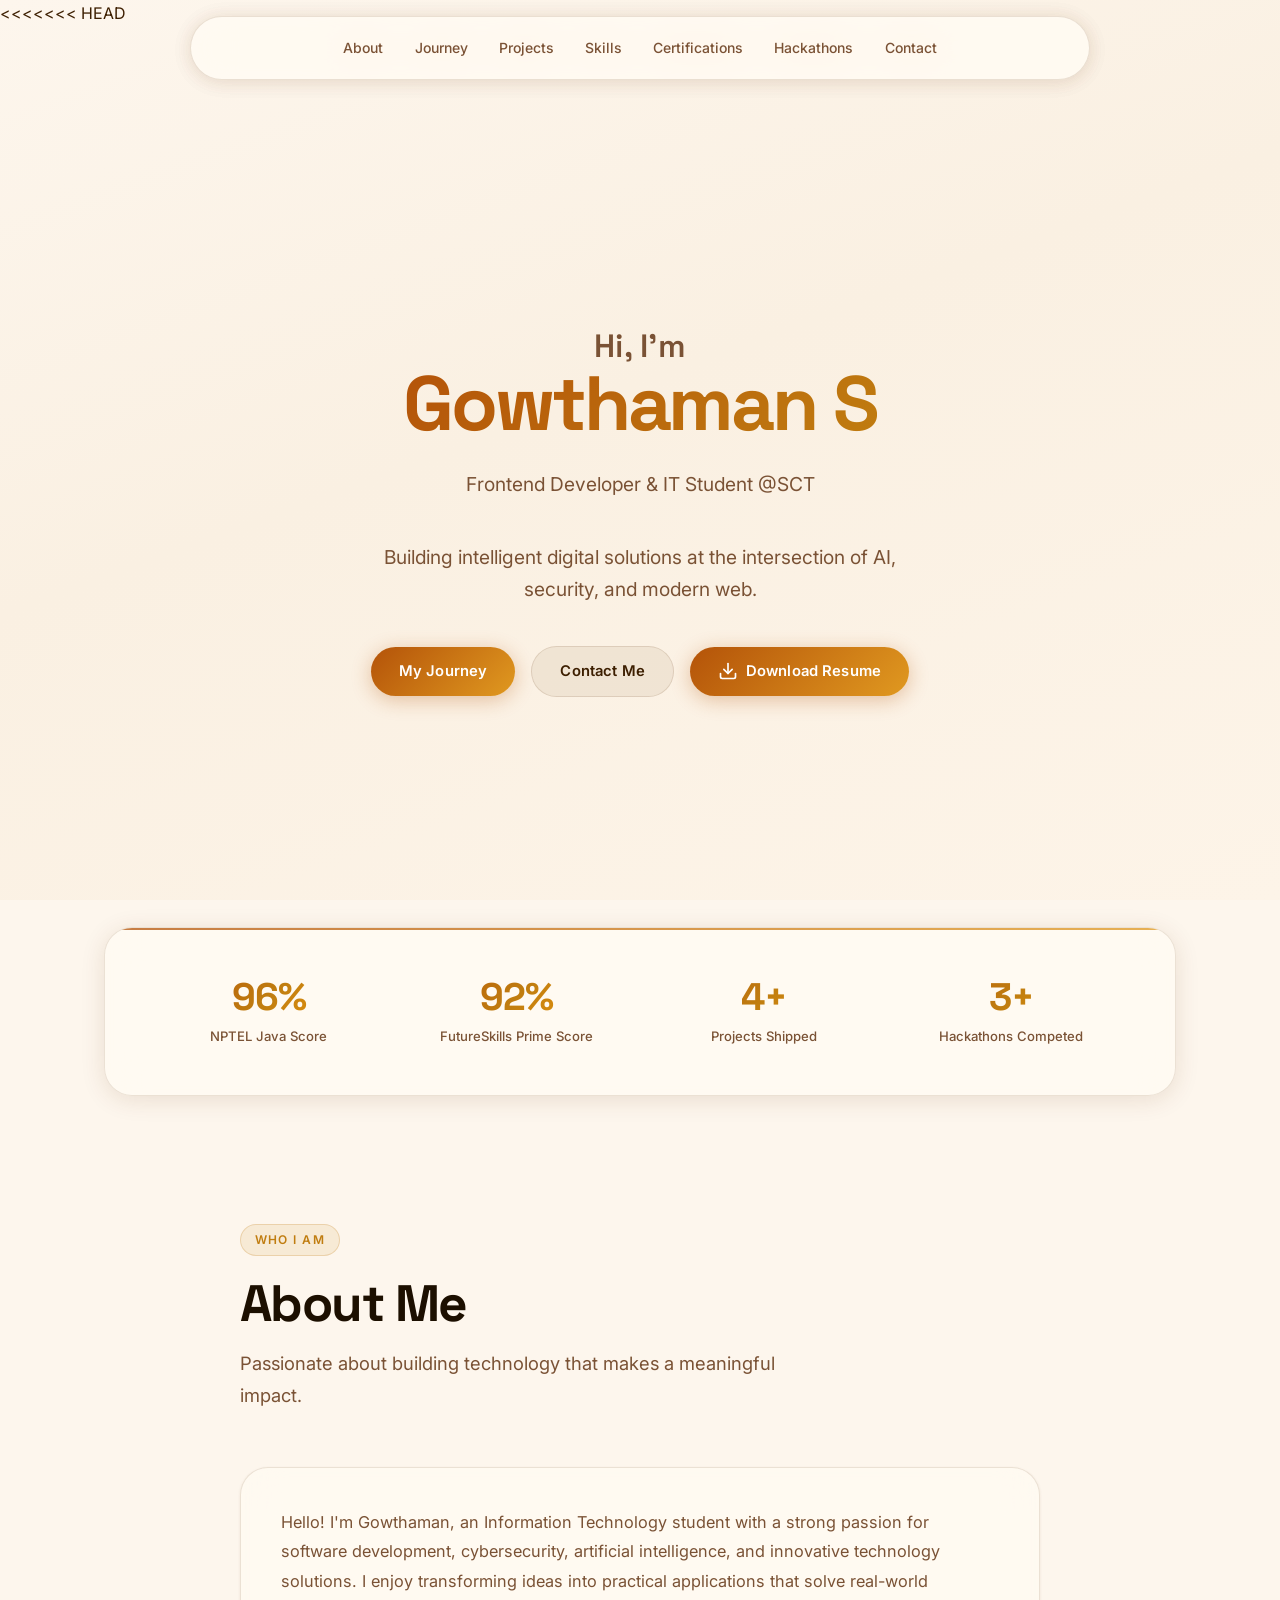
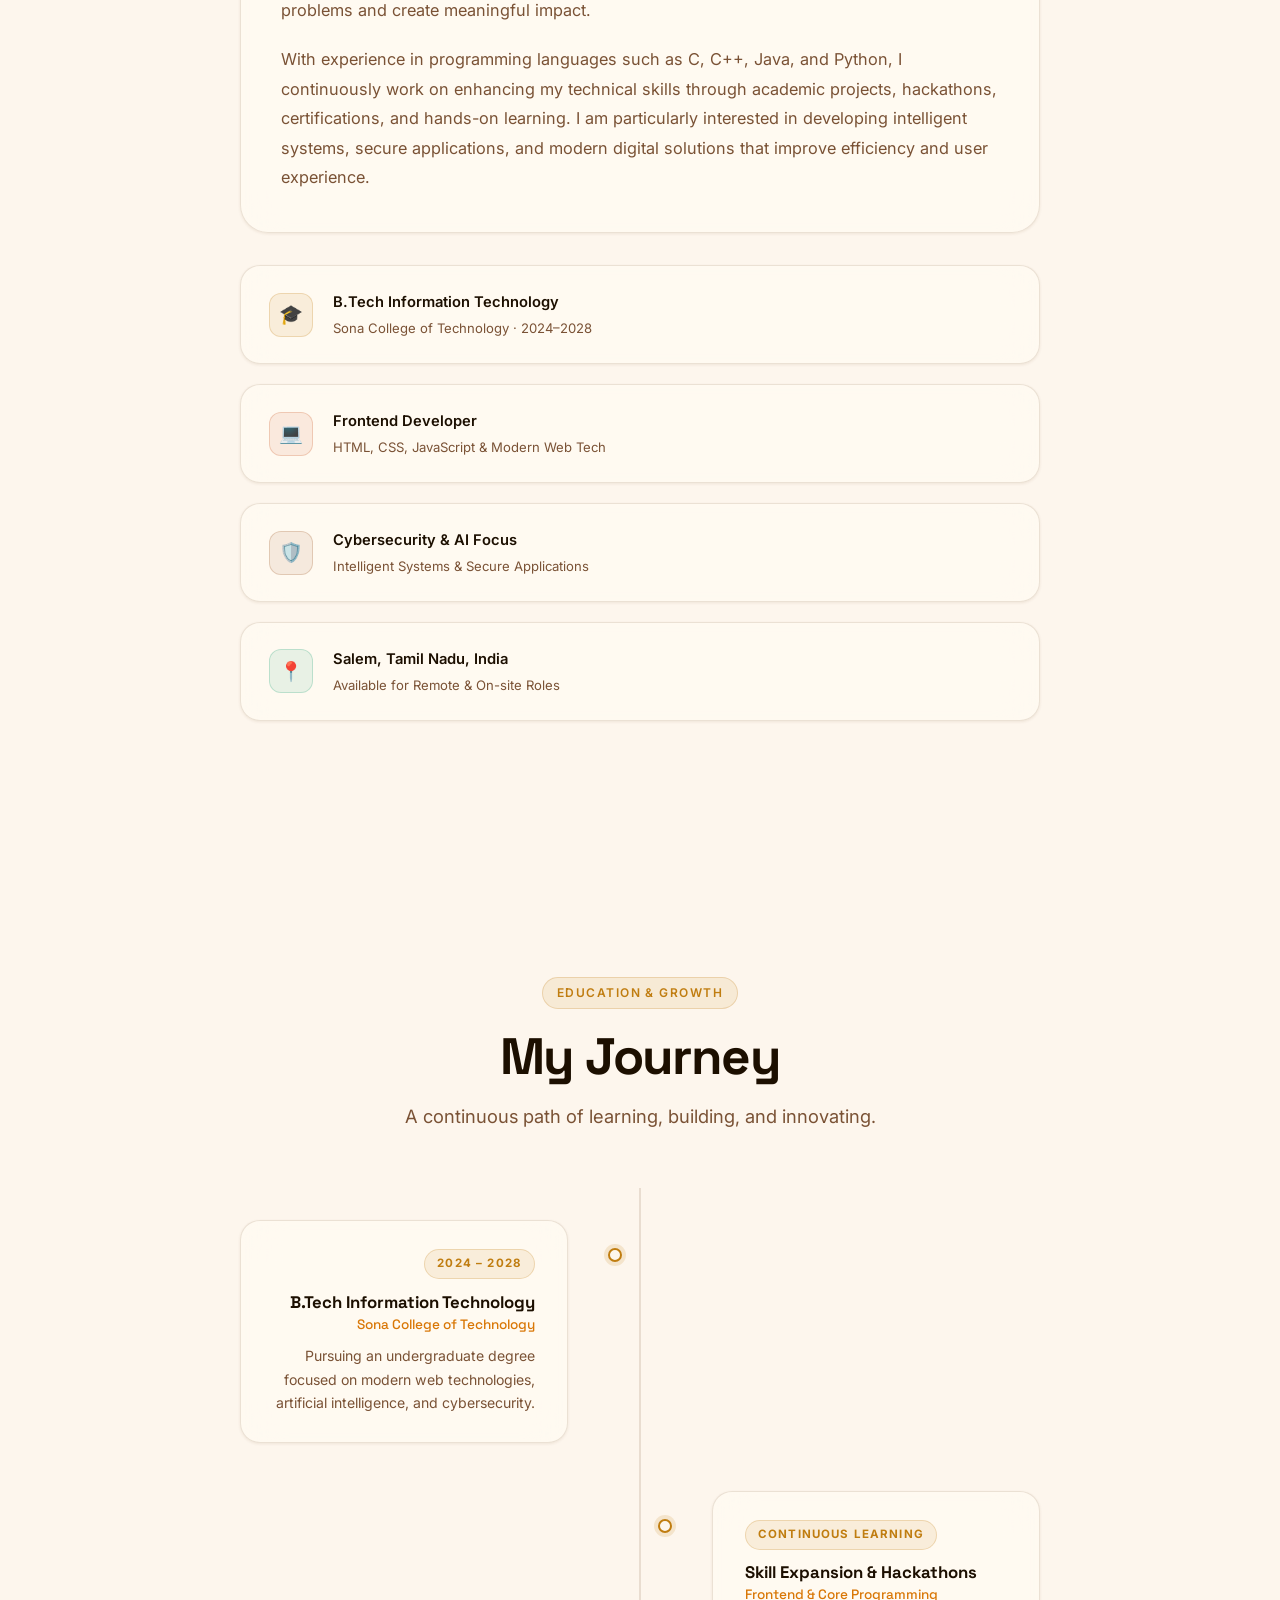
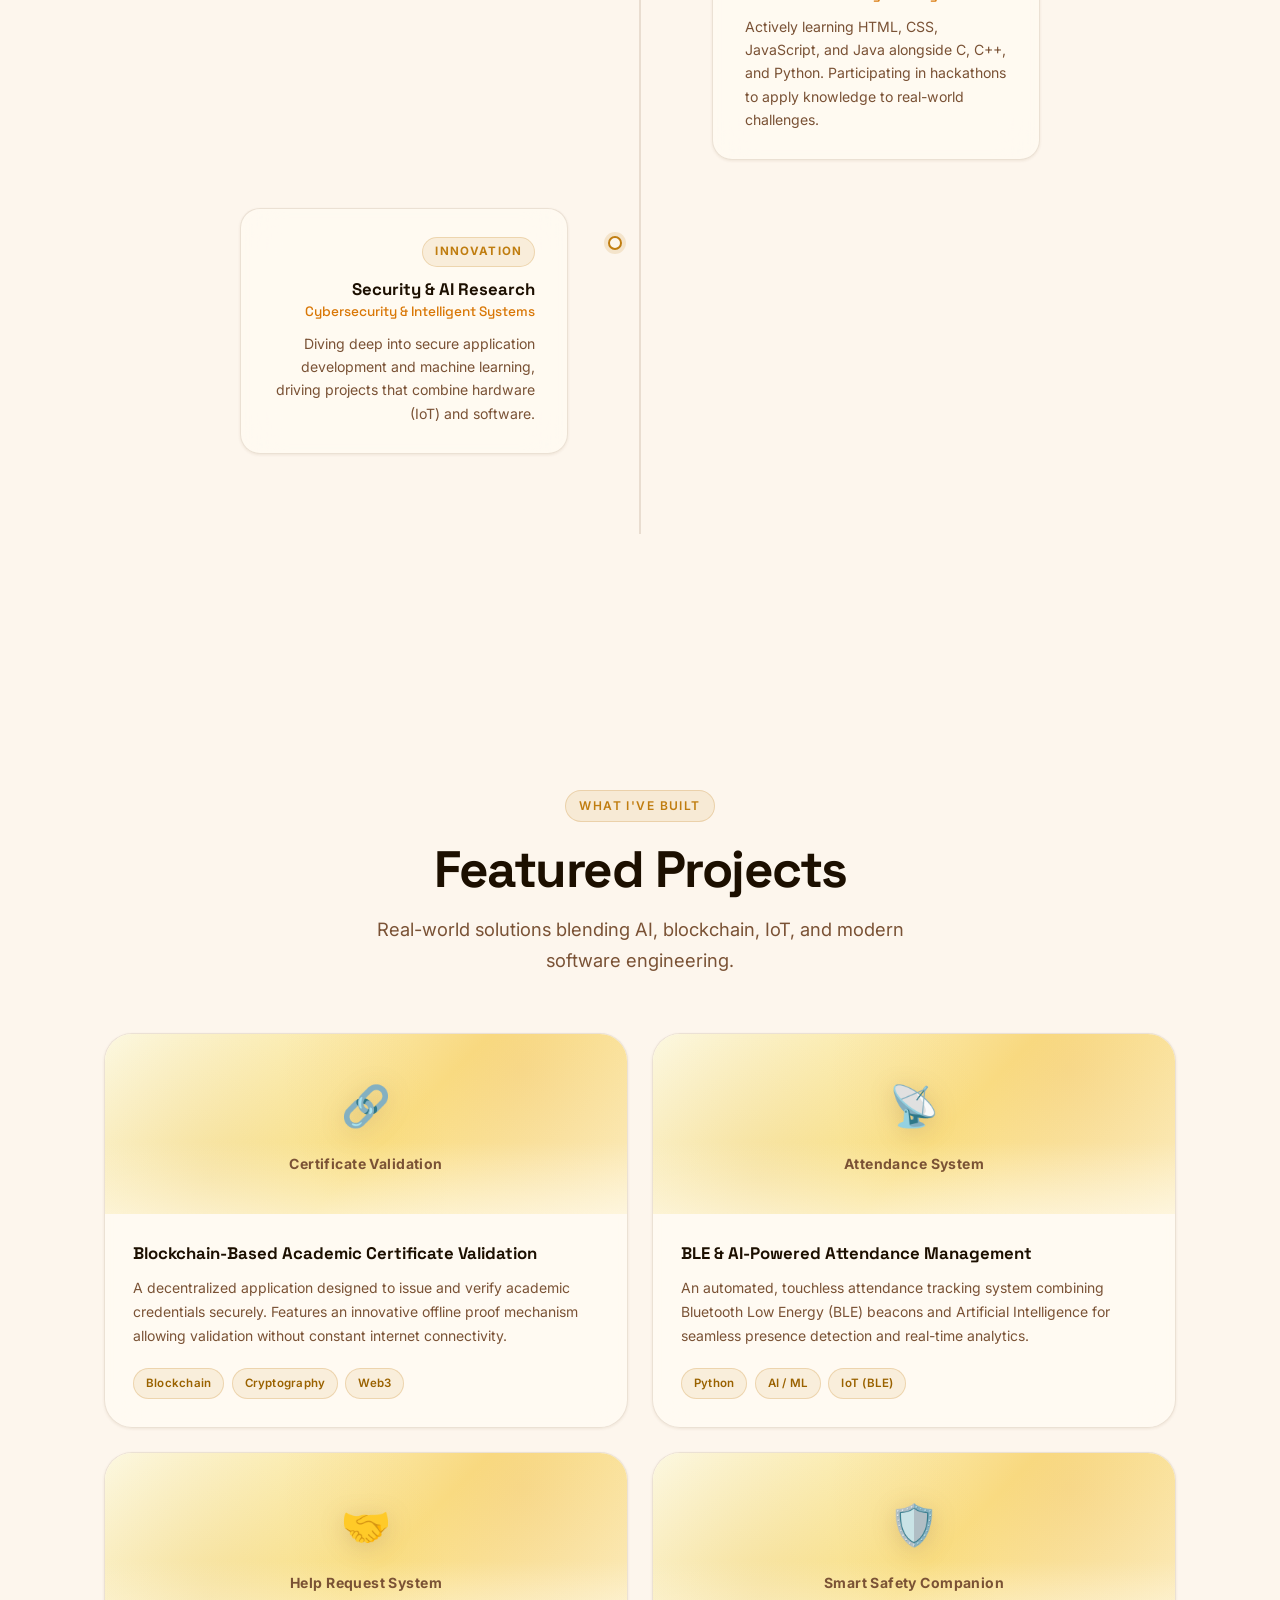
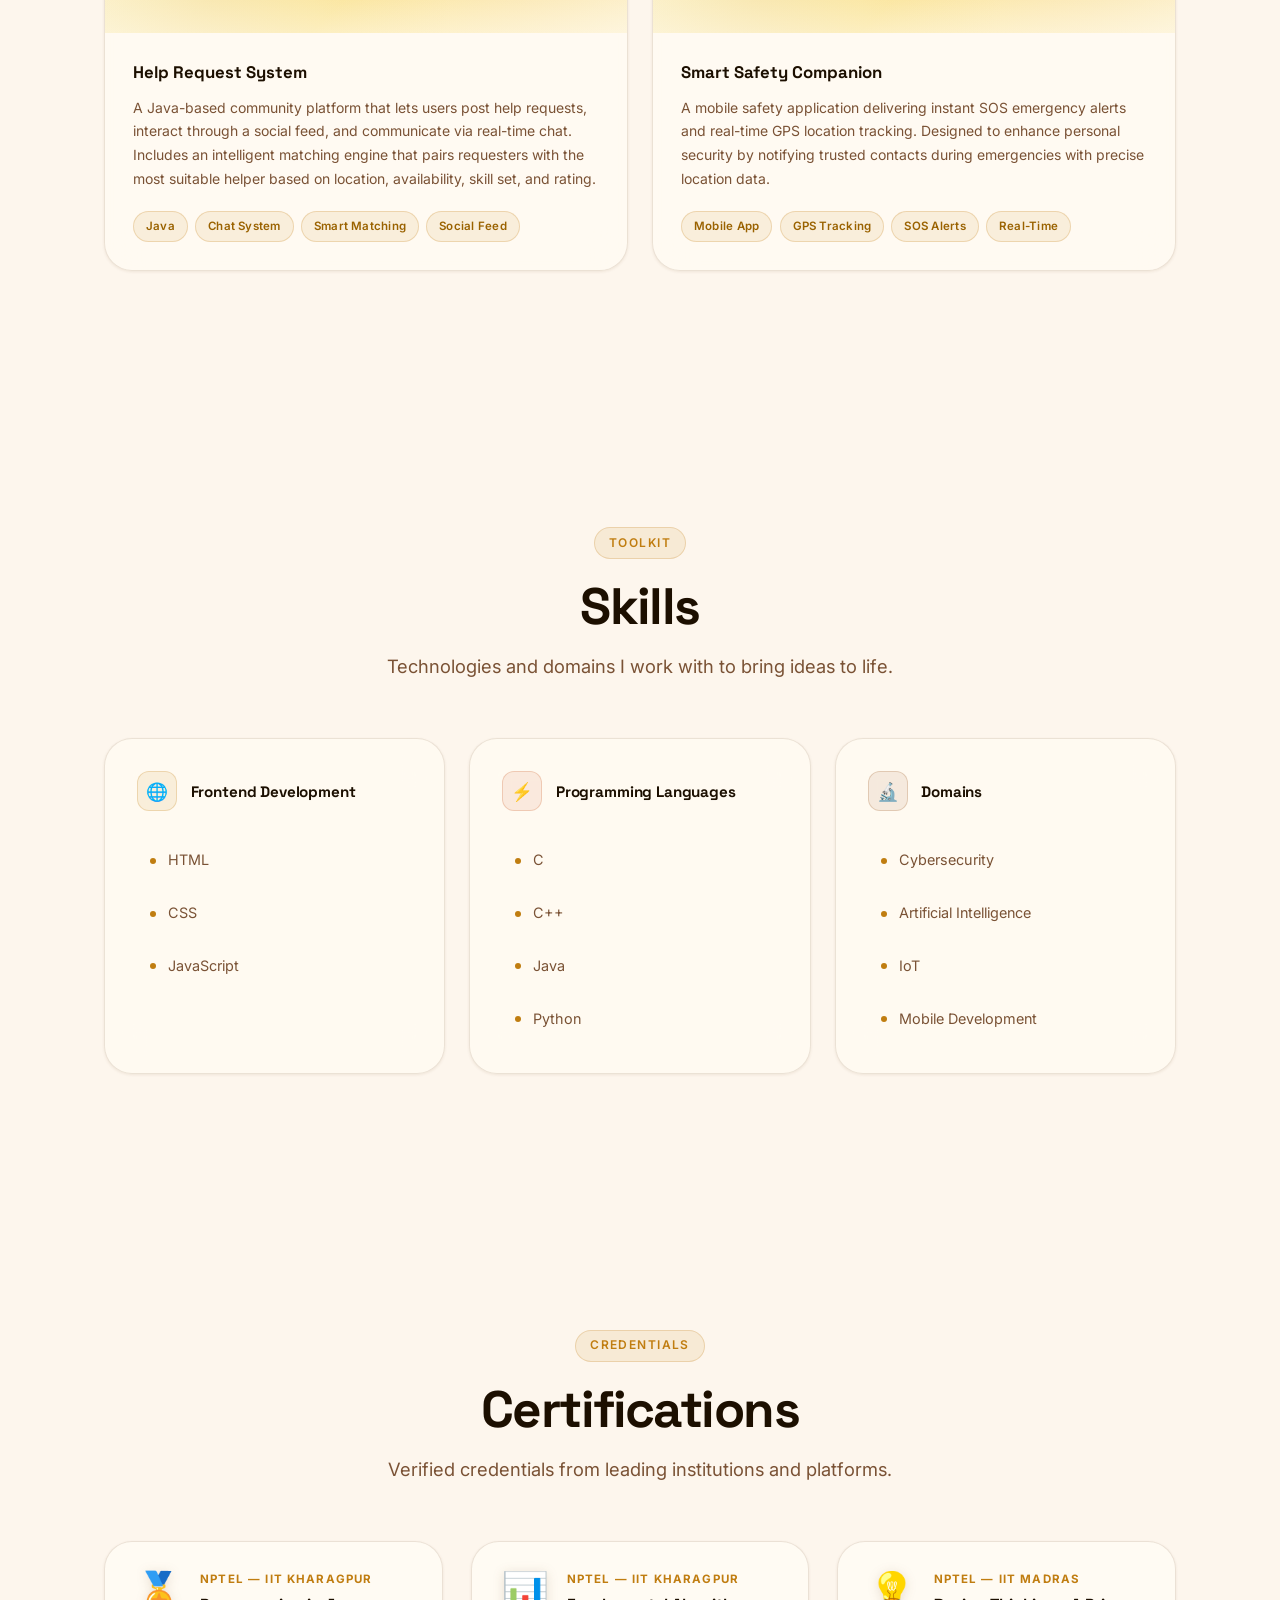
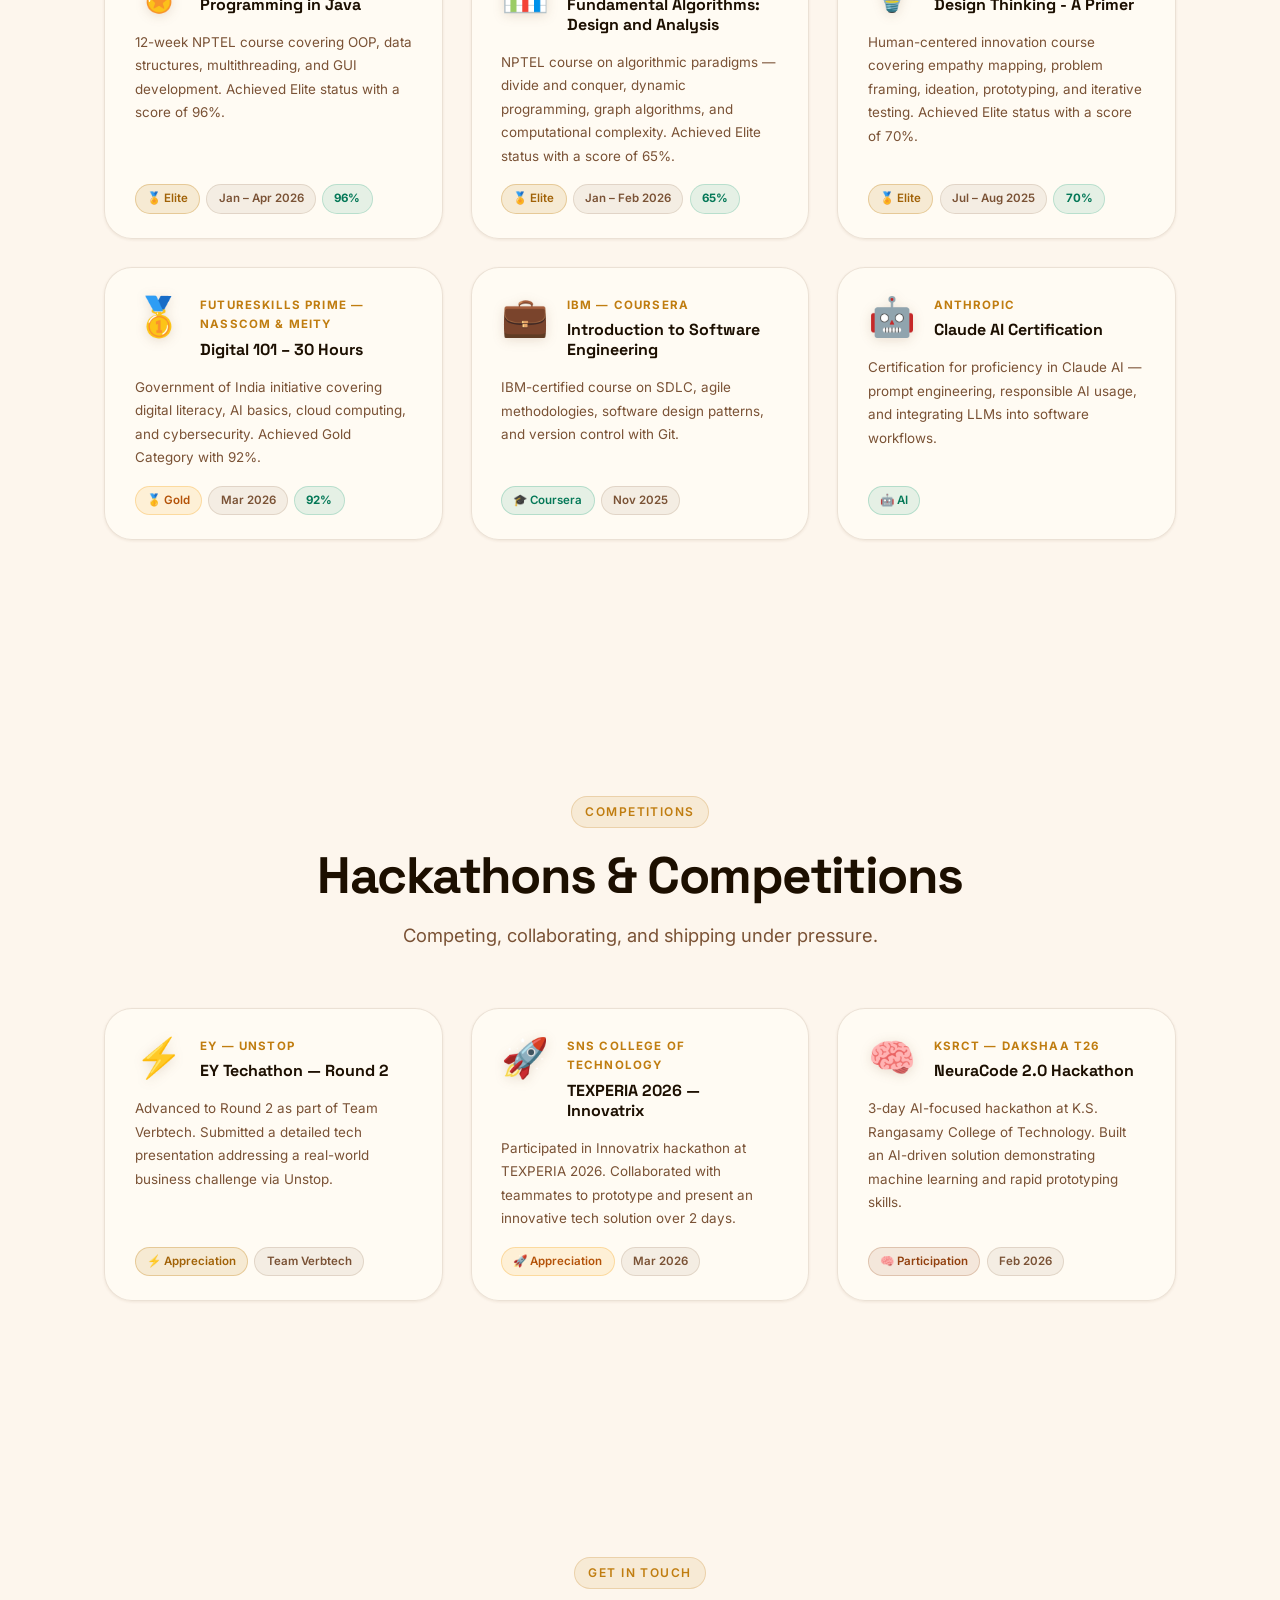
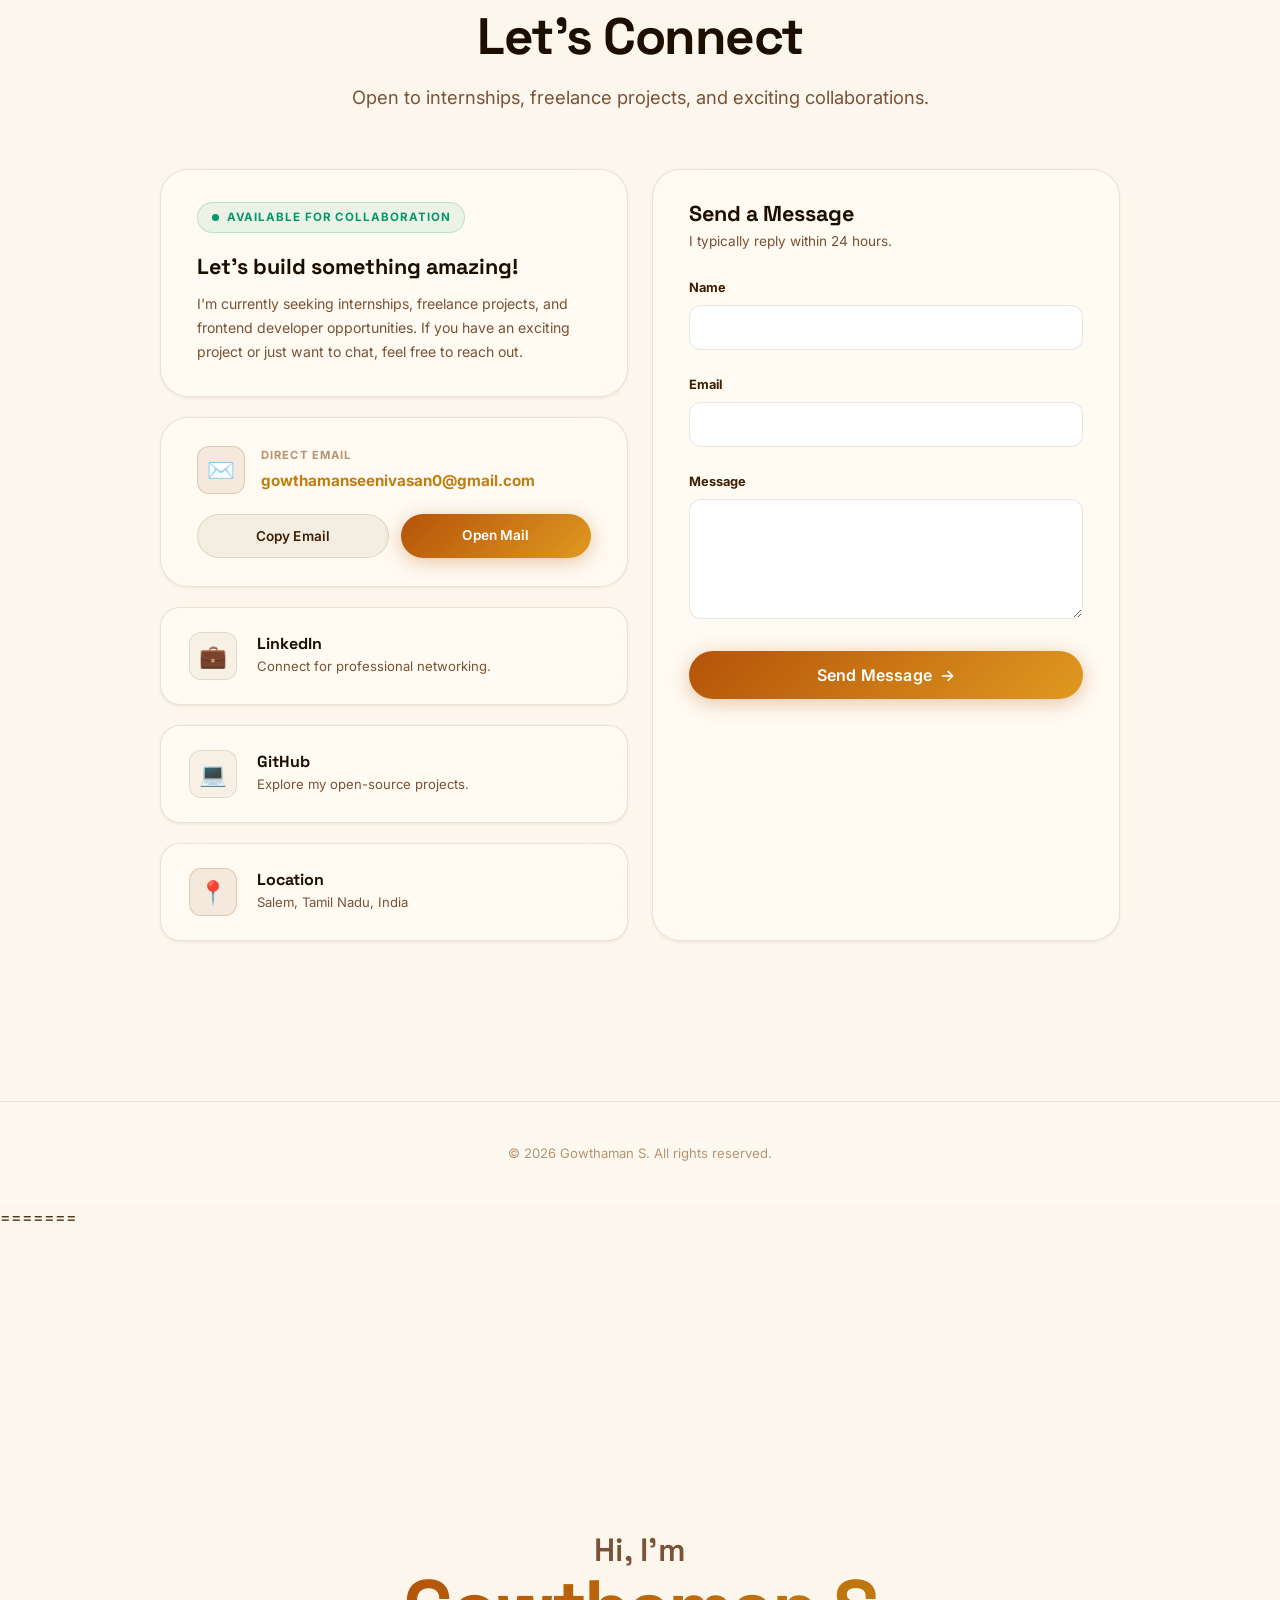
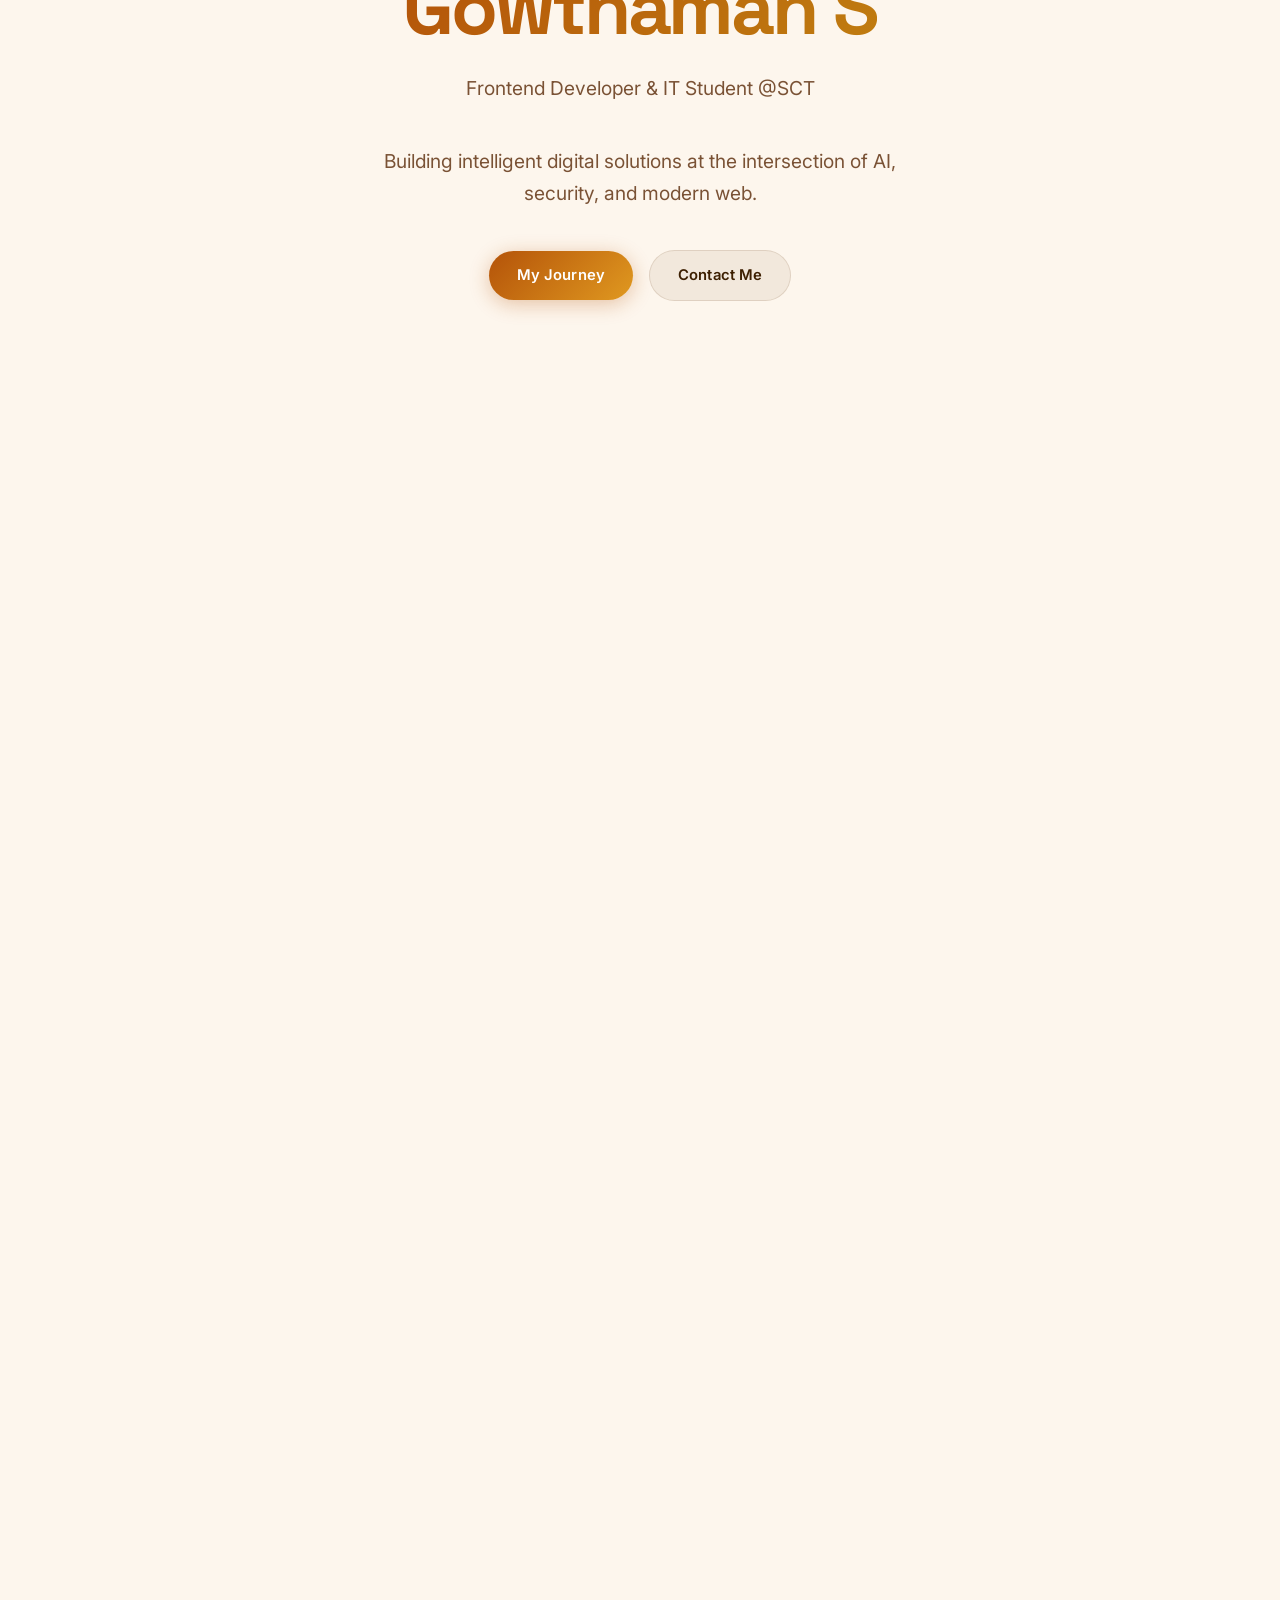
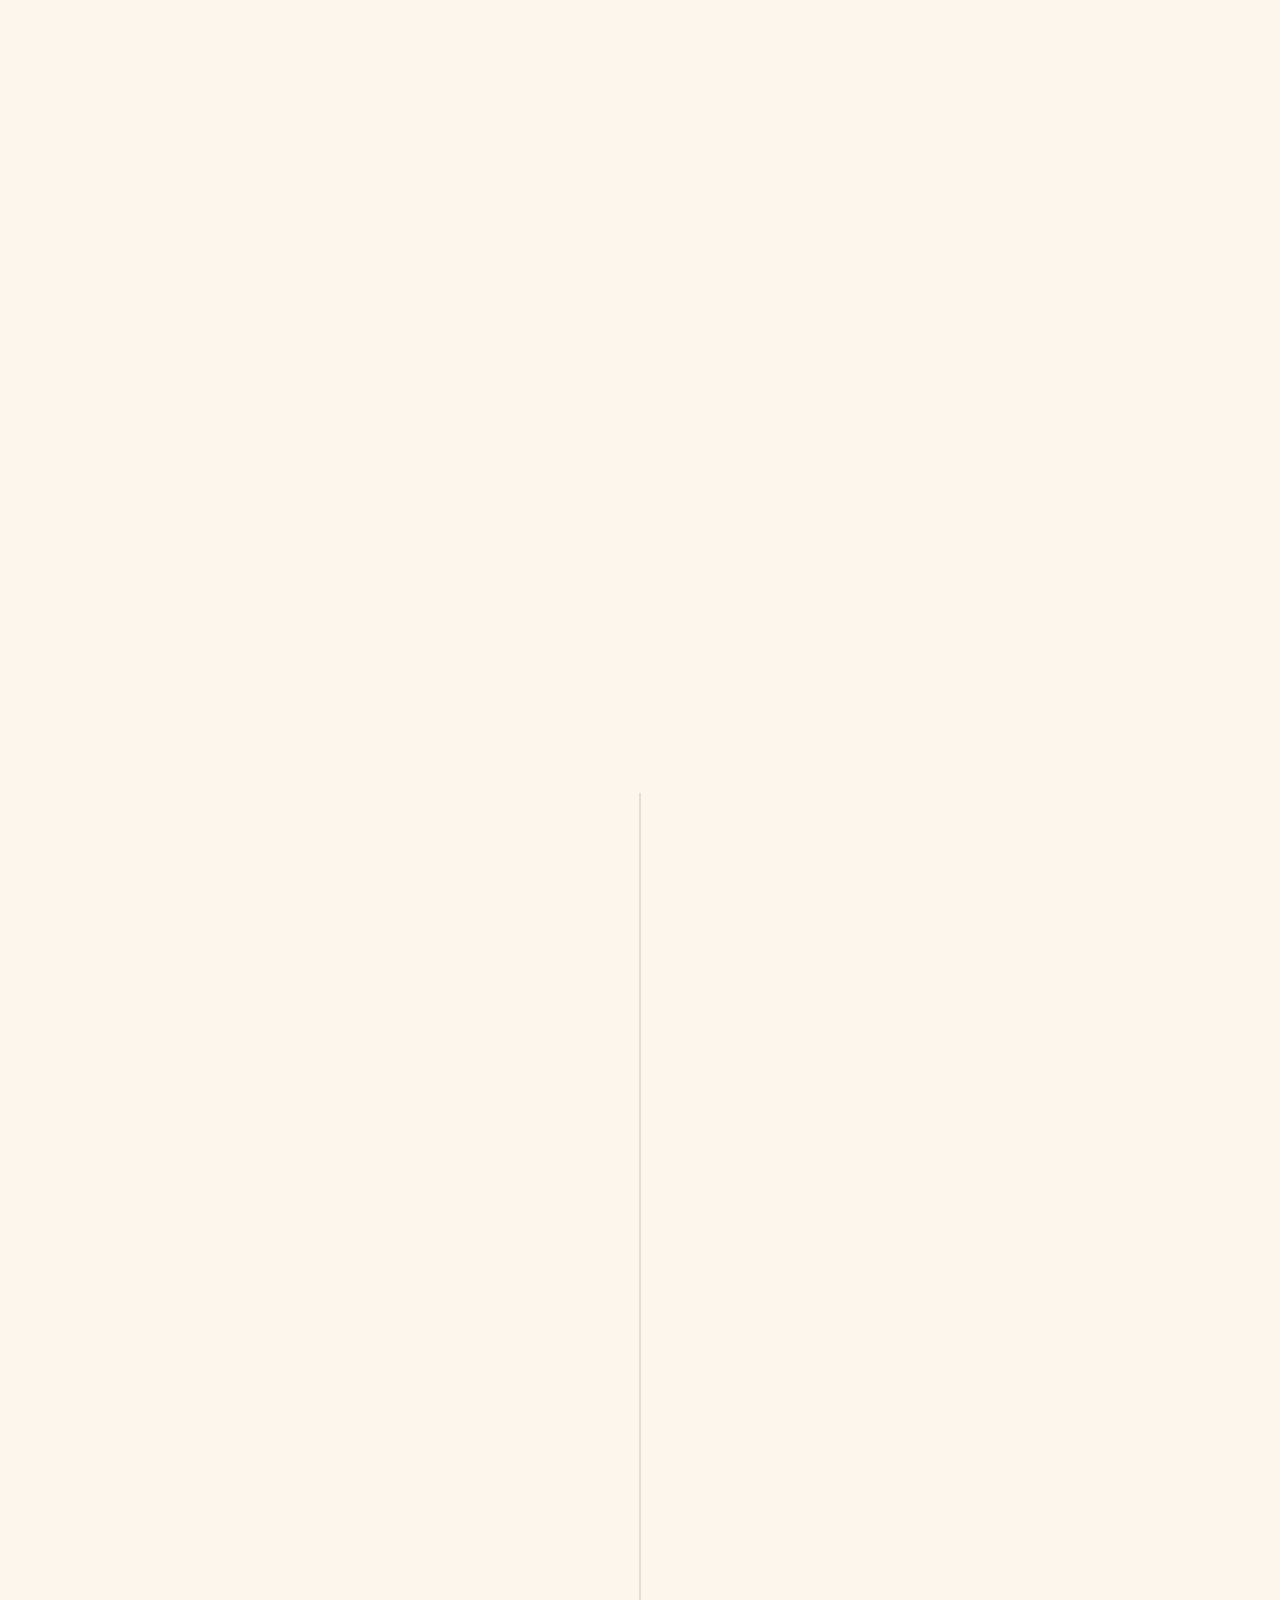
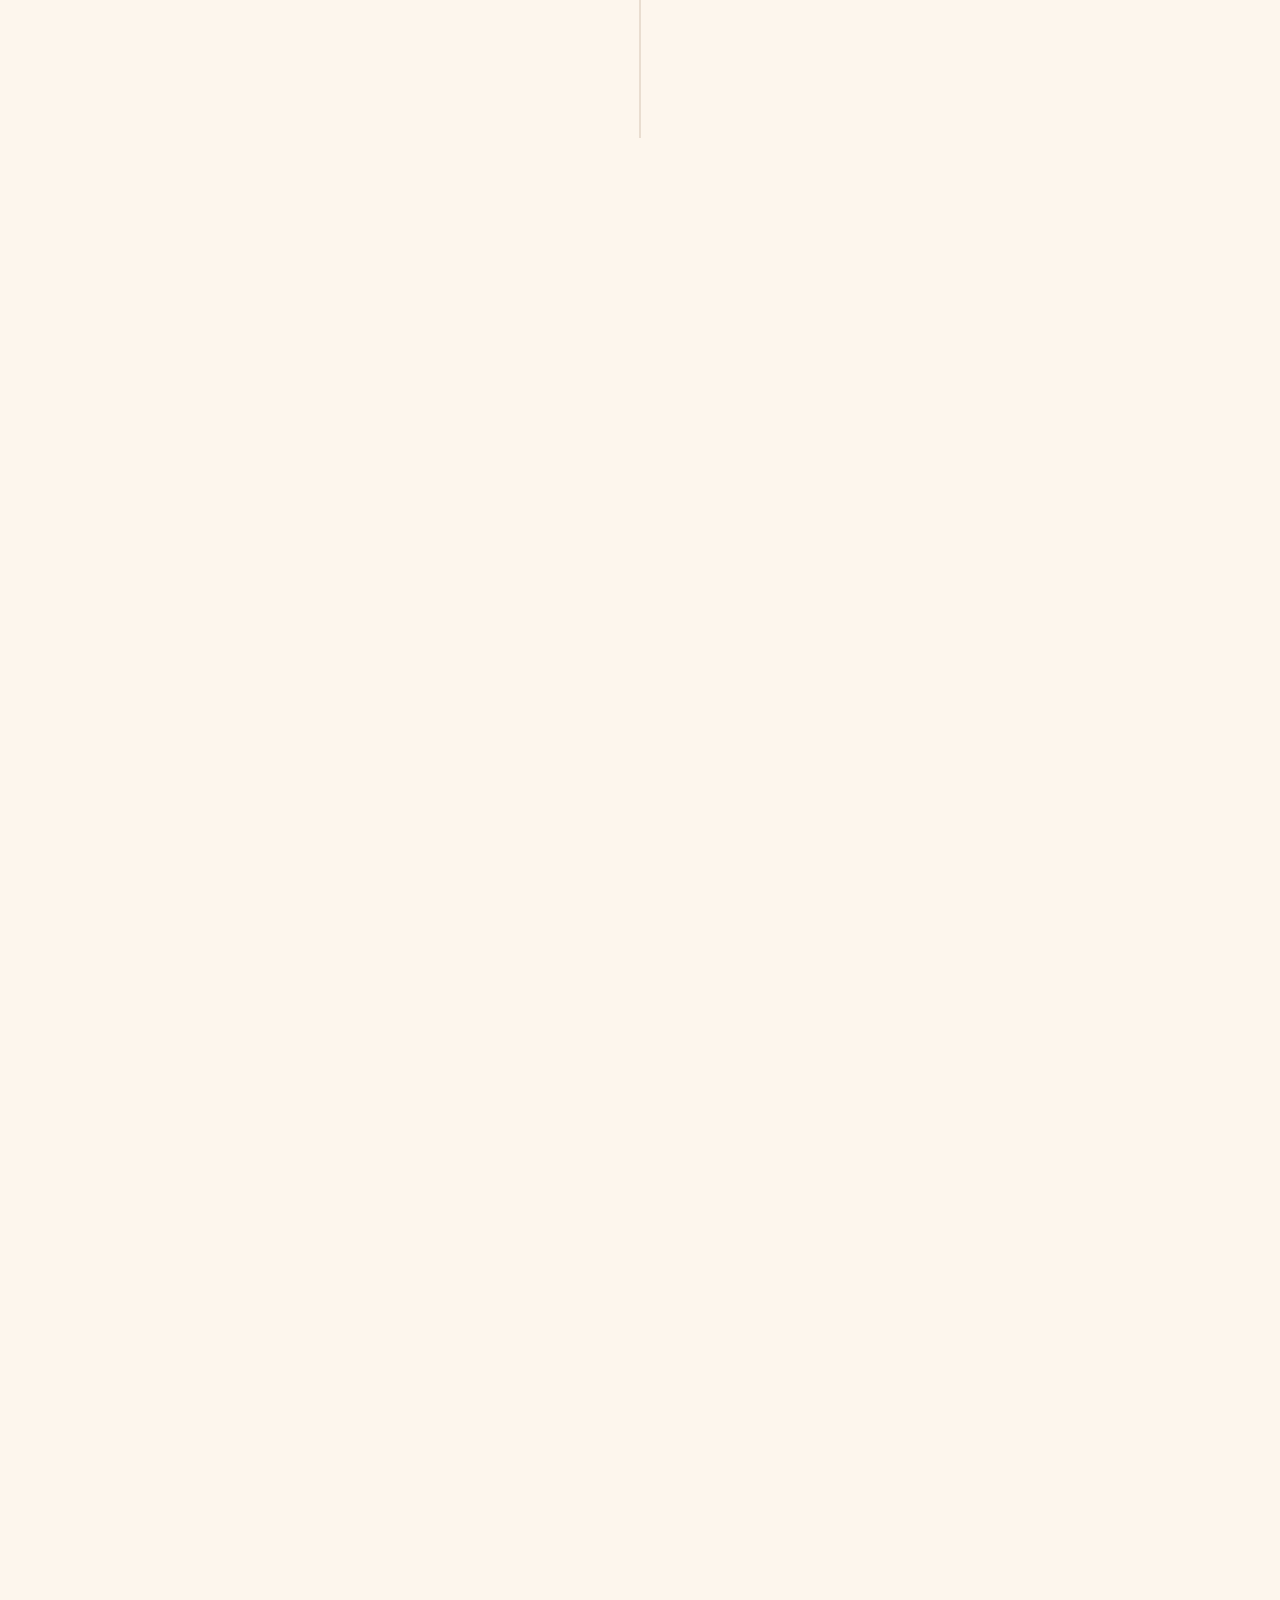
==== commit 5cfe489a: "Add files via upload" ====
--- a/Portfolio/index.html
+++ b/Portfolio/index.html
@@ -1,3 +1,4 @@
+<<<<<<< HEAD
 <!DOCTYPE html>
 <html lang="en">
 <head>
@@ -615,3 +616,618 @@
     <script src="script.js"></script>
 </body>
 </html>
+=======
+<!DOCTYPE html>
+<html lang="en">
+<head>
+    <meta charset="UTF-8">
+    <meta name="viewport" content="width=device-width, initial-scale=1.0">
+    <title>Gowthaman S | Frontend Developer & IT Student</title>
+    <meta name="description" content="Portfolio of Gowthaman S — IT student at Sona College of Technology, Frontend Developer & Software Engineer passionate about building innovative digital solutions in AI, cybersecurity, and modern web tech.">
+    <meta name="keywords" content="Gowthaman, Portfolio, Frontend Developer, IT Student, Blockchain, BLE, AI, Cybersecurity, Java, Python">
+    <meta name="author" content="Gowthaman S">
+    <meta property="og:title" content="Gowthaman S | Frontend Developer">
+    <meta property="og:description" content="IT student & Frontend Developer building innovative digital solutions.">
+    <meta property="og:type" content="website">
+
+    <!-- Fonts -->
+    <link rel="preconnect" href="https://fonts.googleapis.com">
+    <link rel="preconnect" href="https://fonts.gstatic.com" crossorigin>
+    <link href="https://fonts.googleapis.com/css2?family=Inter:wght@300;400;500;600;700;800;900&family=Space+Grotesk:wght@300;400;500;600;700&display=swap" rel="stylesheet">
+
+    <!-- Stylesheet -->
+    <link rel="stylesheet" href="style.css">
+</head>
+<body>
+
+
+    <!-- ===== NAVIGATION ===== -->
+    <nav class="navbar" id="navbar" role="navigation" aria-label="Main navigation">
+        <ul class="nav-links" id="navLinks" role="list">
+            <li><a href="#about"          id="nav-about">About</a></li>
+            <li><a href="#journey"        id="nav-journey">Journey</a></li>
+            <li><a href="#projects"       id="nav-projects">Projects</a></li>
+            <li><a href="#skills"         id="nav-skills">Skills</a></li>
+            <li><a href="#certifications" id="nav-certs">Certifications</a></li>
+            <li><a href="#hackathons"     id="nav-hack">Hackathons</a></li>
+            <li><a href="#contact"        id="nav-contact">Contact</a></li>
+        </ul>
+        <button class="hamburger" id="hamburger" aria-label="Toggle navigation menu" aria-expanded="false">
+            <span class="bar"></span>
+            <span class="bar"></span>
+            <span class="bar"></span>
+        </button>
+    </nav>
+
+    <!-- Mobile menu overlay -->
+    <div class="mobile-menu" id="mobileMenu" role="dialog" aria-label="Mobile navigation">
+        <a href="#about"          class="mob-link">About</a>
+        <a href="#journey"        class="mob-link">Journey</a>
+        <a href="#projects"       class="mob-link">Projects</a>
+        <a href="#skills"         class="mob-link">Skills</a>
+        <a href="#certifications" class="mob-link">Certifications</a>
+        <a href="#hackathons"     class="mob-link">Hackathons</a>
+        <a href="#contact"        class="mob-link">Contact</a>
+    </div>
+
+    <main>
+
+        <!-- ===== HERO ===== -->
+        <section id="home" aria-label="Hero">
+
+            <div class="hero-inner">
+                <!-- Left / Content -->
+                <div class="hero-content">
+                   
+                    <h1 class="hero-title anim-fade-up anim-delay-1">
+                        <span class="hero-greeting">Hi, I'm</span><br>
+                        <span class="name-highlight">Gowthaman S</span>
+                    </h1>
+
+                    <p class="hero-subtitle anim-fade-up anim-delay-2">
+                        Frontend Developer &amp; IT Student @SCT
+                    </p>
+                    <p class="hero-subtitle anim-fade-up anim-delay-2">
+                         Building intelligent digital solutions at the intersection of AI, security, and modern web.
+                    </p>
+
+
+                    <div class="hero-cta anim-fade-up anim-delay-3">
+                        <a href="#journey"  class="btn btn-primary"    id="hero-cta-journey">My Journey</a>
+                        <a href="#contact"  class="btn btn-secondary"  id="hero-cta-contact">Contact Me</a>
+                    </div>
+
+
+                </div>
+            </div>
+
+
+        </section>
+
+        <!-- ===== STATS BAR ===== -->
+        <div class="stats-bar" aria-label="Key achievements">
+            <div class="stats-bar-inner reveal">
+                <div class="stat-item">
+                    <div class="stat-value" data-count="96" data-suffix="%">0%</div>
+                    <div class="stat-label">NPTEL Java Score</div>
+                </div>
+                <div class="stat-item">
+                    <div class="stat-value" data-count="92" data-suffix="%">0%</div>
+                    <div class="stat-label">FutureSkills Prime Score</div>
+                </div>
+                <div class="stat-item">
+                    <div class="stat-value" data-count="4" data-suffix="+">0+</div>
+                    <div class="stat-label">Projects Shipped</div>
+                </div>
+                <div class="stat-item">
+                    <div class="stat-value" data-count="3" data-suffix="+">0+</div>
+                    <div class="stat-label">Hackathons Competed</div>
+                </div>
+            </div>
+        </div>
+
+        <!-- ===== ABOUT ===== -->
+        <section id="about" class="section" aria-label="About Me">
+            <div class="section-header reveal">
+                <span class="section-label">Who I Am</span>
+                <h2 class="section-title">About Me</h2>
+                <p class="section-subtitle">Passionate about building technology that makes a meaningful impact.</p>
+            </div>
+
+            <div class="about-grid">
+                <div class="about-main-card reveal">
+                    <p>Hello! I'm Gowthaman, an Information Technology student with a strong passion for software development, cybersecurity, artificial intelligence, and innovative technology solutions. I enjoy transforming ideas into practical applications that solve real-world problems and create meaningful impact.</p>
+                    <p>With experience in programming languages such as C, C++, Java, and Python, I continuously work on enhancing my technical skills through academic projects, hackathons, certifications, and hands-on learning. I am particularly interested in developing intelligent systems, secure applications, and modern digital solutions that improve efficiency and user experience.</p>
+                </div>
+
+                <div class="about-side">
+                    <div class="about-info-card reveal reveal-delay-1">
+                        <div class="about-info-icon icon-blue">🎓</div>
+                        <div class="about-info-text">
+                            <strong>B.Tech Information Technology</strong>
+                            <span>Sona College of Technology · 2024–2028</span>
+                        </div>
+                    </div>
+                    <div class="about-info-card reveal reveal-delay-2">
+                        <div class="about-info-icon icon-cyan">💻</div>
+                        <div class="about-info-text">
+                            <strong>Frontend Developer</strong>
+                            <span>HTML, CSS, JavaScript &amp; Modern Web Tech</span>
+                        </div>
+                    </div>
+                    <div class="about-info-card reveal reveal-delay-3">
+                        <div class="about-info-icon icon-violet">🛡️</div>
+                        <div class="about-info-text">
+                            <strong>Cybersecurity &amp; AI Focus</strong>
+                            <span>Intelligent Systems &amp; Secure Applications</span>
+                        </div>
+                    </div>
+                    <div class="about-info-card reveal reveal-delay-4">
+                        <div class="about-info-icon icon-green">📍</div>
+                        <div class="about-info-text">
+                            <strong>Salem, Tamil Nadu, India</strong>
+                            <span>Available for Remote &amp; On-site Roles</span>
+                        </div>
+                    </div>
+                </div>
+            </div>
+        </section>
+
+        <!-- ===== JOURNEY / EDUCATION ===== -->
+        <section id="journey" class="section" aria-label="My Journey">
+            <div class="section-header-centered reveal">
+                <span class="section-label">Education &amp; Growth</span>
+                <h2 class="section-title">My Journey</h2>
+                <p class="section-subtitle">A continuous path of learning, building, and innovating.</p>
+            </div>
+
+            <div class="timeline-wrapper">
+                <div class="timeline-track" aria-hidden="true">
+                    <div class="timeline-track-fill" id="timelineFill"></div>
+                </div>
+
+                <div class="timeline-item left" id="tl-1">
+                    <div class="timeline-dot" aria-hidden="true"></div>
+                    <div class="timeline-content">
+                        <span class="timeline-date">2024 – 2028</span>
+                        <h3>B.Tech Information Technology</h3>
+                        <h4>Sona College of Technology</h4>
+                        <p>Pursuing an undergraduate degree focused on modern web technologies, artificial intelligence, and cybersecurity.</p>
+                    </div>
+                </div>
+
+                <div class="timeline-item right" id="tl-2">
+                    <div class="timeline-dot" aria-hidden="true"></div>
+                    <div class="timeline-content">
+                        <span class="timeline-date">Continuous Learning</span>
+                        <h3>Skill Expansion &amp; Hackathons</h3>
+                        <h4>Frontend &amp; Core Programming</h4>
+                        <p>Actively learning HTML, CSS, JavaScript, and Java alongside C, C++, and Python. Participating in hackathons to apply knowledge to real-world challenges.</p>
+                    </div>
+                </div>
+
+                <div class="timeline-item left" id="tl-3">
+                    <div class="timeline-dot" aria-hidden="true"></div>
+                    <div class="timeline-content">
+                        <span class="timeline-date">Innovation</span>
+                        <h3>Security &amp; AI Research</h3>
+                        <h4>Cybersecurity &amp; Intelligent Systems</h4>
+                        <p>Diving deep into secure application development and machine learning, driving projects that combine hardware (IoT) and software.</p>
+                    </div>
+                </div>
+            </div>
+        </section>
+
+        <!-- ===== PROJECTS ===== -->
+        <section id="projects" class="section" aria-label="Featured Projects">
+            <div class="section-header-centered reveal">
+                <span class="section-label">What I've Built</span>
+                <h2 class="section-title">Featured Projects</h2>
+                <p class="section-subtitle">Real-world solutions blending AI, blockchain, IoT, and modern software engineering.</p>
+            </div>
+
+            <div class="projects-grid">
+
+                <!-- Project 1 — Certificate Validation -->
+                <article class="project-card reveal" aria-label="Blockchain Certificate Validation Project">
+                    <div class="project-banner proj-img-1">
+                        <span class="proj-icon" aria-hidden="true">🔗</span>
+                        <span class="proj-banner-title">Certificate Validation</span>
+                    </div>
+                    <div class="project-body">
+                        <h3>Blockchain-Based Academic Certificate Validation</h3>
+                        <p>A decentralized application designed to issue and verify academic credentials securely. Features an innovative offline proof mechanism allowing validation without constant internet connectivity.</p>
+                        <div class="tech-stack" aria-label="Technologies used">
+                            <span>Blockchain</span>
+                            <span>Cryptography</span>
+                            <span>Web3</span>
+                        </div>
+                    </div>
+                </article>
+
+                <!-- Project 2 — Attendance System -->
+                <article class="project-card reveal reveal-delay-1" aria-label="BLE Attendance System Project">
+                    <div class="project-banner proj-img-2">
+                        <span class="proj-icon" aria-hidden="true">📡</span>
+                        <span class="proj-banner-title">Attendance System</span>
+                    </div>
+                    <div class="project-body">
+                        <h3>BLE &amp; AI-Powered Attendance Management</h3>
+                        <p>An automated, touchless attendance tracking system combining Bluetooth Low Energy (BLE) beacons and Artificial Intelligence for seamless presence detection and real-time analytics.</p>
+                        <div class="tech-stack" aria-label="Technologies used">
+                            <span>Python</span>
+                            <span>AI / ML</span>
+                            <span>IoT (BLE)</span>
+                        </div>
+                    </div>
+                </article>
+
+                <!-- Project 3 — Help Request System -->
+                <article class="project-card reveal reveal-delay-2" aria-label="Help Request System Project">
+                    <div class="project-banner proj-img-3">
+                        <span class="proj-icon" aria-hidden="true">🤝</span>
+                        <span class="proj-banner-title">Help Request System</span>
+                    </div>
+                    <div class="project-body">
+                        <h3>Help Request System</h3>
+                        <p>A Java-based community platform that lets users post help requests, interact through a social feed, and communicate via real-time chat. Includes an intelligent matching engine that pairs requesters with the most suitable helper based on location, availability, skill set, and rating.</p>
+                        <div class="tech-stack" aria-label="Technologies used">
+                            <span>Java</span>
+                            <span>Chat System</span>
+                            <span>Smart Matching</span>
+                            <span>Social Feed</span>
+                        </div>
+                    </div>
+                </article>
+
+                <!-- Project 4 — Smart Safety Companion -->
+                <article class="project-card reveal reveal-delay-3" aria-label="Smart Safety Companion Project">
+                    <div class="project-banner proj-img-4">
+                        <span class="proj-icon" aria-hidden="true">🛡️</span>
+                        <span class="proj-banner-title">Smart Safety Companion</span>
+                    </div>
+                    <div class="project-body">
+                        <h3>Smart Safety Companion</h3>
+                        <p>A mobile safety application delivering instant SOS emergency alerts and real-time GPS location tracking. Designed to enhance personal security by notifying trusted contacts during emergencies with precise location data.</p>
+                        <div class="tech-stack" aria-label="Technologies used">
+                            <span>Mobile App</span>
+                            <span>GPS Tracking</span>
+                            <span>SOS Alerts</span>
+                            <span>Real-Time</span>
+                        </div>
+                    </div>
+                </article>
+
+            </div>
+        </section>
+
+        <!-- ===== SKILLS ===== -->
+        <section id="skills" class="section" aria-label="Skills">
+            <div class="section-header-centered reveal">
+                <span class="section-label">Toolkit</span>
+                <h2 class="section-title">Skills</h2>
+                <p class="section-subtitle">Technologies and domains I work with to bring ideas to life.</p>
+            </div>
+
+            <div class="skills-grid">
+                <div class="skill-category reveal" aria-label="Frontend Development Skills">
+                    <div class="skill-cat-header">
+                        <div class="skill-cat-icon icon-blue">🌐</div>
+                        <h3>Frontend Development</h3>
+                    </div>
+                    <ul class="skill-list" role="list">
+                        <li><span class="skill-dot" aria-hidden="true"></span>HTML</li>
+                        <li><span class="skill-dot" aria-hidden="true"></span>CSS</li>
+                        <li><span class="skill-dot" aria-hidden="true"></span>JavaScript</li>
+                    </ul>
+                </div>
+
+                <div class="skill-category reveal reveal-delay-1" aria-label="Programming Languages Skills">
+                    <div class="skill-cat-header">
+                        <div class="skill-cat-icon icon-cyan">⚡</div>
+                        <h3>Programming Languages</h3>
+                    </div>
+                    <ul class="skill-list" role="list">
+                        <li><span class="skill-dot" aria-hidden="true"></span>C</li>
+                        <li><span class="skill-dot" aria-hidden="true"></span>C++</li>
+                        <li><span class="skill-dot" aria-hidden="true"></span>Java</li>
+                        <li><span class="skill-dot" aria-hidden="true"></span>Python</li>
+                    </ul>
+                </div>
+
+                <div class="skill-category reveal reveal-delay-2" aria-label="Domain Skills">
+                    <div class="skill-cat-header">
+                        <div class="skill-cat-icon icon-violet">🔬</div>
+                        <h3>Domains</h3>
+                    </div>
+                    <ul class="skill-list" role="list">
+                        <li><span class="skill-dot" aria-hidden="true"></span>Cybersecurity</li>
+                        <li><span class="skill-dot" aria-hidden="true"></span>Artificial Intelligence</li>
+                        <li><span class="skill-dot" aria-hidden="true"></span>IoT</li>
+                        <li><span class="skill-dot" aria-hidden="true"></span>Mobile Development</li>
+                    </ul>
+                </div>
+            </div>
+        </section>
+
+        <!-- ===== CERTIFICATIONS ===== -->
+        <section id="certifications" class="section" aria-label="Certifications">
+            <div class="section-header-centered reveal">
+                <span class="section-label">Credentials</span>
+                <h2 class="section-title">Certifications</h2>
+                <p class="section-subtitle">Verified credentials from leading institutions and platforms.</p>
+            </div>
+
+            <div class="certs-desc-grid">
+
+                <!-- NPTEL Certificates -->
+                <div class="cert-desc-card reveal">
+                    <div class="cert-desc-top">
+                        <div class="cert-desc-emoji">🏅</div>
+                        <div class="cert-desc-header">
+                            <span class="cert-issuer-tag">NPTEL — IIT Kharagpur</span>
+                            <h3 class="cert-desc-title">Programming in Java</h3>
+                        </div>
+                    </div>
+                    <p class="cert-desc-text">12-week NPTEL course covering OOP, data structures, multithreading, and GUI development. Achieved Elite status with a score of 96%.</p>
+                    <div class="cert-desc-tags">
+                        <span class="cert-badge-tag elite">🏅 Elite</span>
+                        <span class="cert-date-tag">Jan – Apr 2026</span>
+                        <span class="cert-score-tag">96%</span>
+                    </div>
+                </div>
+
+                <div class="cert-desc-card reveal reveal-delay-1">
+                    <div class="cert-desc-top">
+                        <div class="cert-desc-emoji">📊</div>
+                        <div class="cert-desc-header">
+                            <span class="cert-issuer-tag">NPTEL — IIT Kharagpur</span>
+                            <h3 class="cert-desc-title">Fundamental Algorithms: Design and Analysis</h3>
+                        </div>
+                    </div>
+                    <p class="cert-desc-text">NPTEL course on algorithmic paradigms — divide and conquer, dynamic programming, graph algorithms, and computational complexity. Achieved Elite status with a score of 65%.</p>
+                    <div class="cert-desc-tags">
+                        <span class="cert-badge-tag elite">🏅 Elite</span>
+                        <span class="cert-date-tag">Jan – Feb 2026</span>
+                        <span class="cert-score-tag">65%</span>
+                    </div>
+                </div>
+
+                <div class="cert-desc-card reveal reveal-delay-2">
+                    <div class="cert-desc-top">
+                        <div class="cert-desc-emoji">💡</div>
+                        <div class="cert-desc-header">
+                            <span class="cert-issuer-tag">NPTEL — IIT Madras</span>
+                            <h3 class="cert-desc-title">Design Thinking - A Primer</h3>
+                        </div>
+                    </div>
+                    <p class="cert-desc-text">Human-centered innovation course covering empathy mapping, problem framing, ideation, prototyping, and iterative testing. Achieved Elite status with a score of 70%.</p>
+                    <div class="cert-desc-tags">
+                        <span class="cert-badge-tag elite">🏅 Elite</span>
+                        <span class="cert-date-tag">Jul – Aug 2025</span>
+                        <span class="cert-score-tag">70%</span>
+                    </div>
+                </div>
+
+                <!-- Remaining Certificates -->
+                <div class="cert-desc-card reveal reveal-delay-3">
+                    <div class="cert-desc-top">
+                        <div class="cert-desc-emoji">🥇</div>
+                        <div class="cert-desc-header">
+                            <span class="cert-issuer-tag">FutureSkills Prime — NASSCOM &amp; MeitY</span>
+                            <h3 class="cert-desc-title">Digital 101 – 30 Hours</h3>
+                        </div>
+                    </div>
+                    <p class="cert-desc-text">Government of India initiative covering digital literacy, AI basics, cloud computing, and cybersecurity. Achieved Gold Category with 92%.</p>
+                    <div class="cert-desc-tags">
+                        <span class="cert-badge-tag gold">🥇 Gold</span>
+                        <span class="cert-date-tag">Mar 2026</span>
+                        <span class="cert-score-tag">92%</span>
+                    </div>
+                </div>
+
+                <div class="cert-desc-card reveal">
+                    <div class="cert-desc-top">
+                        <div class="cert-desc-emoji">💼</div>
+                        <div class="cert-desc-header">
+                            <span class="cert-issuer-tag">IBM — Coursera</span>
+                            <h3 class="cert-desc-title">Introduction to Software Engineering</h3>
+                        </div>
+                    </div>
+                    <p class="cert-desc-text">IBM-certified course on SDLC, agile methodologies, software design patterns, and version control with Git.</p>
+                    <div class="cert-desc-tags">
+                        <span class="cert-badge-tag coursera">🎓 Coursera</span>
+                        <span class="cert-date-tag">Nov 2025</span>
+                    </div>
+                </div>
+
+                <div class="cert-desc-card reveal reveal-delay-1">
+                    <div class="cert-desc-top">
+                        <div class="cert-desc-emoji">🤖</div>
+                        <div class="cert-desc-header">
+                            <span class="cert-issuer-tag">Anthropic</span>
+                            <h3 class="cert-desc-title">Claude AI Certification</h3>
+                        </div>
+                    </div>
+                    <p class="cert-desc-text">Certification for proficiency in Claude AI — prompt engineering, responsible AI usage, and integrating LLMs into software workflows.</p>
+                    <div class="cert-desc-tags">
+                        <span class="cert-badge-tag coursera">🤖 AI</span>
+                    </div>
+                </div>
+
+            </div>
+        </section>
+
+        <!-- ===== HACKATHONS ===== -->
+        <section id="hackathons" class="section" aria-label="Hackathons and Competitions">
+            <div class="section-header-centered reveal">
+                <span class="section-label">Competitions</span>
+                <h2 class="section-title">Hackathons &amp; Competitions</h2>
+                <p class="section-subtitle">Competing, collaborating, and shipping under pressure.</p>
+            </div>
+
+            <div class="certs-desc-grid">
+
+                <div class="cert-desc-card reveal">
+                    <div class="cert-desc-top">
+                        <div class="cert-desc-emoji">⚡</div>
+                        <div class="cert-desc-header">
+                            <span class="cert-issuer-tag">EY — Unstop</span>
+                            <h3 class="cert-desc-title">EY Techathon — Round 2</h3>
+                        </div>
+                    </div>
+                    <p class="cert-desc-text">Advanced to Round 2 as part of Team Verbtech. Submitted a detailed tech presentation addressing a real-world business challenge via Unstop.</p>
+                    <div class="cert-desc-tags">
+                        <span class="cert-badge-tag elite">⚡ Appreciation</span>
+                        <span class="cert-date-tag">Team Verbtech</span>
+                    </div>
+                </div>
+
+                <div class="cert-desc-card reveal reveal-delay-1">
+                    <div class="cert-desc-top">
+                        <div class="cert-desc-emoji">🚀</div>
+                        <div class="cert-desc-header">
+                            <span class="cert-issuer-tag">SNS College of Technology</span>
+                            <h3 class="cert-desc-title">TEXPERIA 2026 — Innovatrix</h3>
+                        </div>
+                    </div>
+                    <p class="cert-desc-text">Participated in Innovatrix hackathon at TEXPERIA 2026. Collaborated with teammates to prototype and present an innovative tech solution over 2 days.</p>
+                    <div class="cert-desc-tags">
+                        <span class="cert-badge-tag gold">🚀 Appreciation</span>
+                        <span class="cert-date-tag">Mar 2026</span>
+                    </div>
+                </div>
+
+                <div class="cert-desc-card reveal reveal-delay-2">
+                    <div class="cert-desc-top">
+                        <div class="cert-desc-emoji">🧠</div>
+                        <div class="cert-desc-header">
+                            <span class="cert-issuer-tag">KSRCT — DAKSHAA T26</span>
+                            <h3 class="cert-desc-title">NeuraCode 2.0 Hackathon</h3>
+                        </div>
+                    </div>
+                    <p class="cert-desc-text">3-day AI-focused hackathon at K.S. Rangasamy College of Technology. Built an AI-driven solution demonstrating machine learning and rapid prototyping skills.</p>
+                    <div class="cert-desc-tags">
+                        <span class="cert-badge-tag cisco">🧠 Participation</span>
+                        <span class="cert-date-tag">Feb 2026</span>
+                    </div>
+                </div>
+
+            </div>
+        </section>
+
+
+        <!-- ===== CONTACT ===== -->
+        <section id="contact" class="section" aria-label="Contact">
+            <div class="section-header-centered reveal">
+                <span class="section-label">Get in Touch</span>
+                <h2 class="section-title">Let's Connect</h2>
+                <p class="section-subtitle">Open to internships, freelance projects, and exciting collaborations.</p>
+            </div>
+
+            <div class="contact-grid">
+                <!-- Left Column -->
+                <div class="contact-info-col">
+                    <div class="contact-status-card reveal">
+                        <div class="status-indicator" role="status" aria-label="Available for collaboration">
+                            <span class="pulse-dot" aria-hidden="true"></span>
+                            <span class="status-text">Available for Collaboration</span>
+                        </div>
+                        <h3>Let's build something amazing!</h3>
+                        <p>I'm currently seeking internships, freelance projects, and frontend developer opportunities. If you have an exciting project or just want to chat, feel free to reach out.</p>
+                    </div>
+
+                    <div class="contact-direct-card reveal reveal-delay-1">
+                        <div class="direct-header">
+                            <div class="direct-icon" aria-hidden="true">✉️</div>
+                            <div class="direct-details">
+                                <span class="direct-label">Direct Email</span>
+                                <a href="mailto:gowthamanseenivasan0@gmail.com" class="direct-email-link" aria-label="Send email to Gowthaman">gowthamanseenivasan0@gmail.com</a>
+                            </div>
+                        </div>
+                        <div class="direct-actions">
+                            <button id="copyEmailBtn" class="btn btn-secondary" onclick="copyEmail()" aria-label="Copy email address">
+                                <span class="btn-text">Copy Email</span>
+                            </button>
+                            <a href="mailto:gowthamanseenivasan0@gmail.com" class="btn btn-primary" aria-label="Open email client">Open Mail</a>
+                        </div>
+                    </div>
+
+                    <!-- Socials moved to left column -->
+                    <div class="contact-social-col">
+                        <a href="https://www.linkedin.com/in/gowthaman-s-242186327" target="_blank" rel="noopener" class="social-card linkedin reveal reveal-delay-2" aria-label="View LinkedIn profile">
+                            <div class="social-icon" aria-hidden="true">💼</div>
+                            <div class="social-info">
+                                <h3>LinkedIn</h3>
+                                <p>Connect for professional networking.</p>
+                            </div>
+                        </a>
+
+                        <a href="https://github.com/gowthaman0102" target="_blank" rel="noopener" class="social-card github reveal reveal-delay-3" aria-label="View GitHub profile">
+                            <div class="social-icon" aria-hidden="true">💻</div>
+                            <div class="social-info">
+                                <h3>GitHub</h3>
+                                <p>Explore my open-source projects.</p>
+                            </div>
+                        </a>
+
+                        <div class="social-card location-timezone reveal reveal-delay-4" aria-label="Location information">
+                            <div class="social-icon" aria-hidden="true">📍</div>
+                            <div class="social-info">
+                                <h3>Location</h3>
+                                <p>Salem, Tamil Nadu, India</p>
+                            </div>
+                        </div>
+                    </div>
+                </div>
+
+                <!-- Right Column: Contact Form -->
+                <div class="contact-form-col reveal reveal-delay-2">
+                    <form id="contactForm" class="contact-form" action="https://formsubmit.co/gowthamanseenivasan0@gmail.com" method="POST" aria-label="Contact Form">
+                        <input type="hidden" name="_subject" value="New message from Portfolio Contact Form">
+                        <input type="hidden" name="_captcha" value="false">
+                        <input type="text" name="_honey" style="display:none">
+                        <div class="form-header">
+                            <h3>Send a Message</h3>
+                            <p>I typically reply within 24 hours.</p>
+                        </div>
+                        <div class="form-group">
+                            <label for="userName">Name</label>
+                            <input type="text" id="userName" name="name" required />
+                        </div>
+                        <div class="form-group">
+                            <label for="userEmail">Email</label>
+                            <input type="email" id="userEmail" name="email" required />
+                        </div>
+                        <div class="form-group">
+                            <label for="userMessage">Message</label>
+                            <textarea id="userMessage" name="message" rows="4" required></textarea>
+                        </div>
+                        <button type="submit" class="btn btn-primary form-submit-btn">
+                            <span class="btn-text">Send Message</span>
+                            <span class="btn-icon">→</span>
+                        </button>
+                    </form>
+                </div>
+            </div>
+        </section>
+
+    </main>
+
+    <!-- ===== FOOTER ===== -->
+    <footer role="contentinfo">
+        <div class="footer-inner">
+            <p>© 2026 Gowthaman S. All rights reserved.</p>
+        </div>
+    </footer>
+
+    <!-- Toast notification -->
+    <div class="toast" id="toast" role="alert" aria-live="polite">
+        <span class="toast-icon">✓</span>
+        <span id="toastMsg">Email copied to clipboard!</span>
+    </div>
+
+    <script src="script.js"></script>
+</body>
+</html>
+>>>>>>> f37e168 (Updated resume)
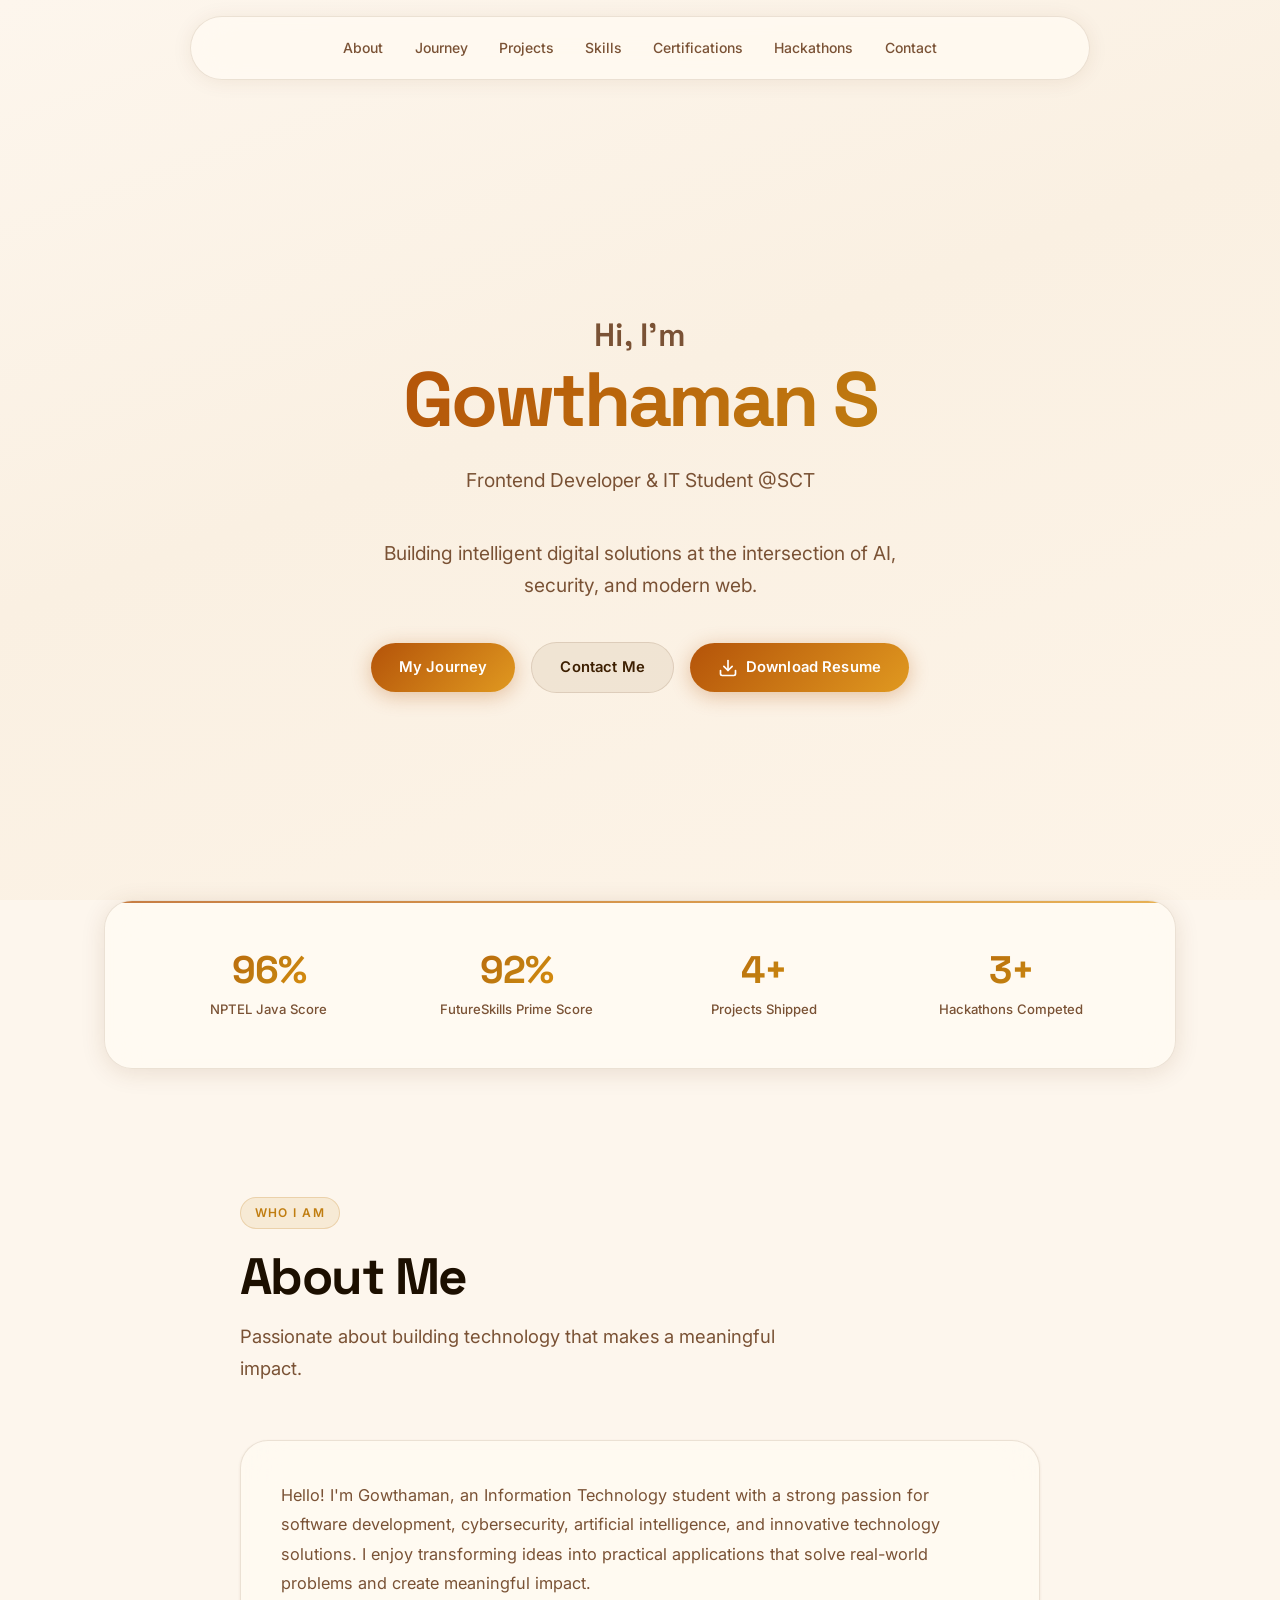
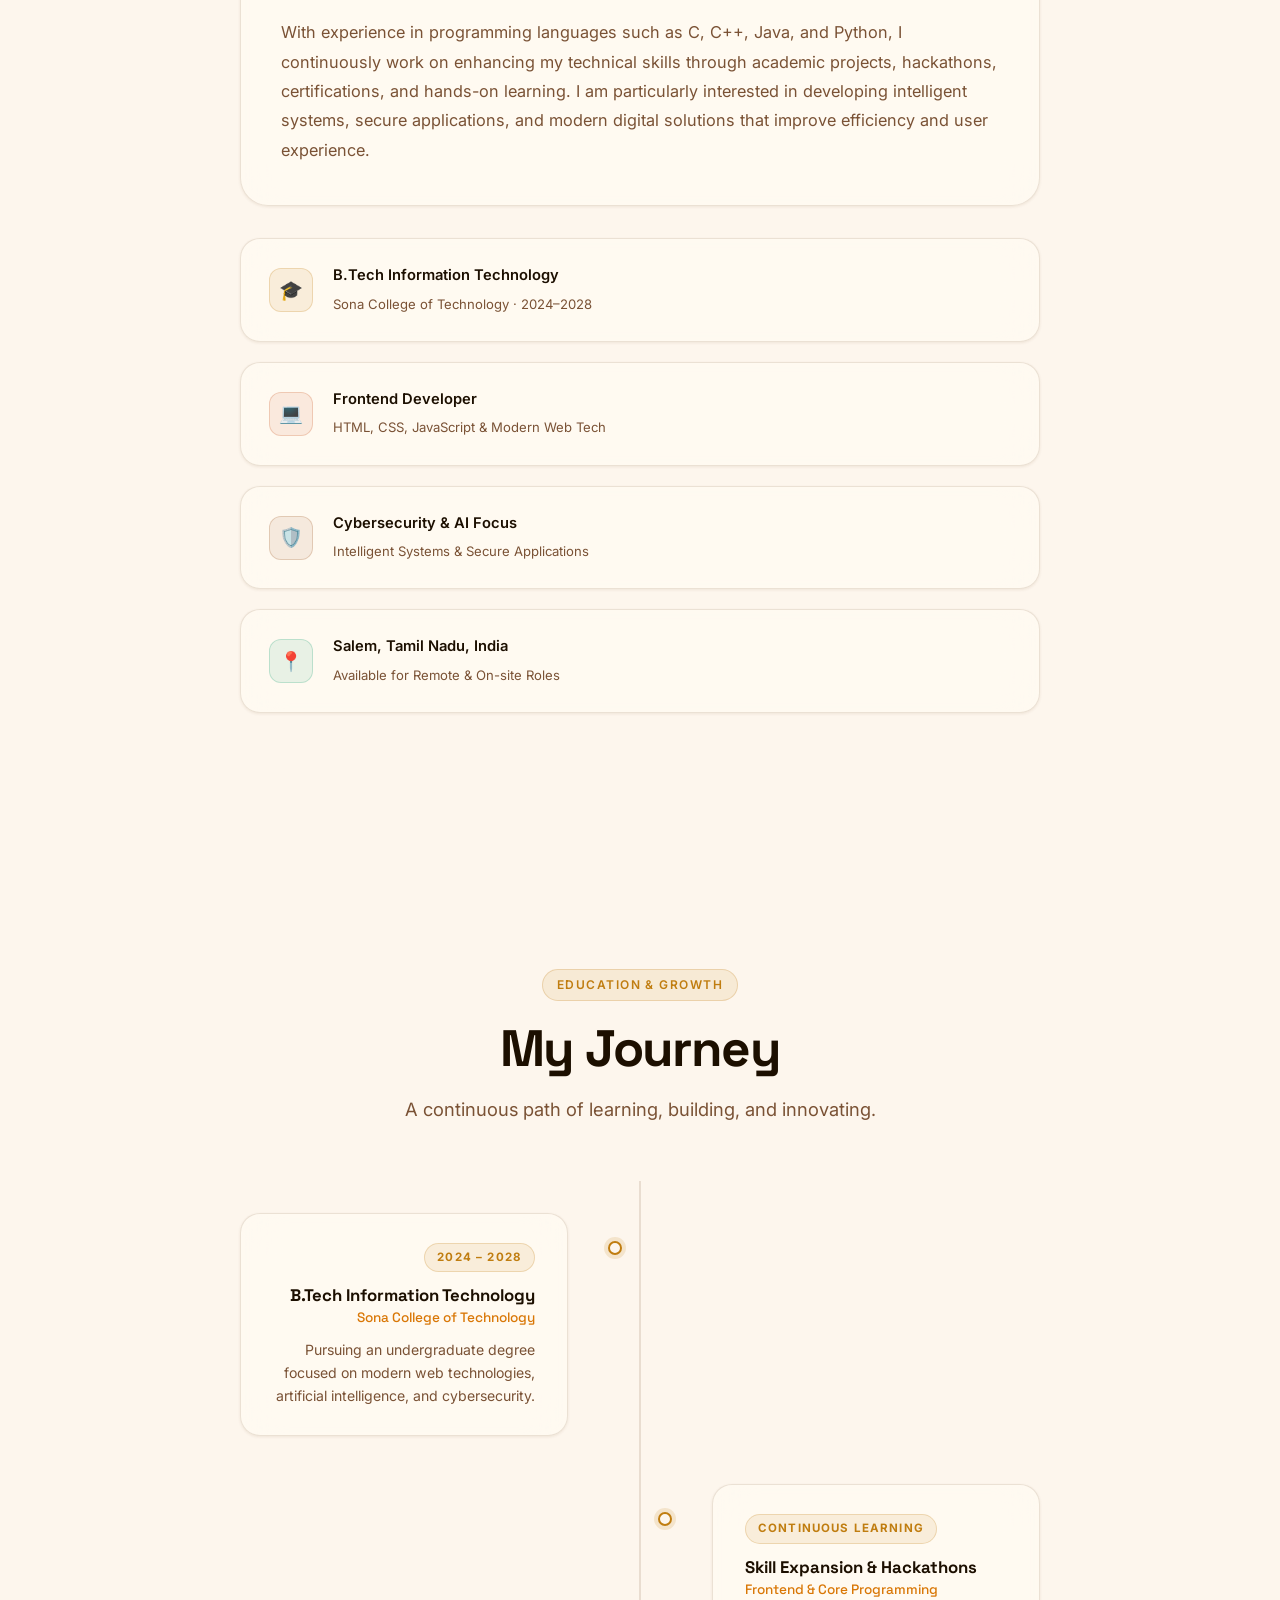
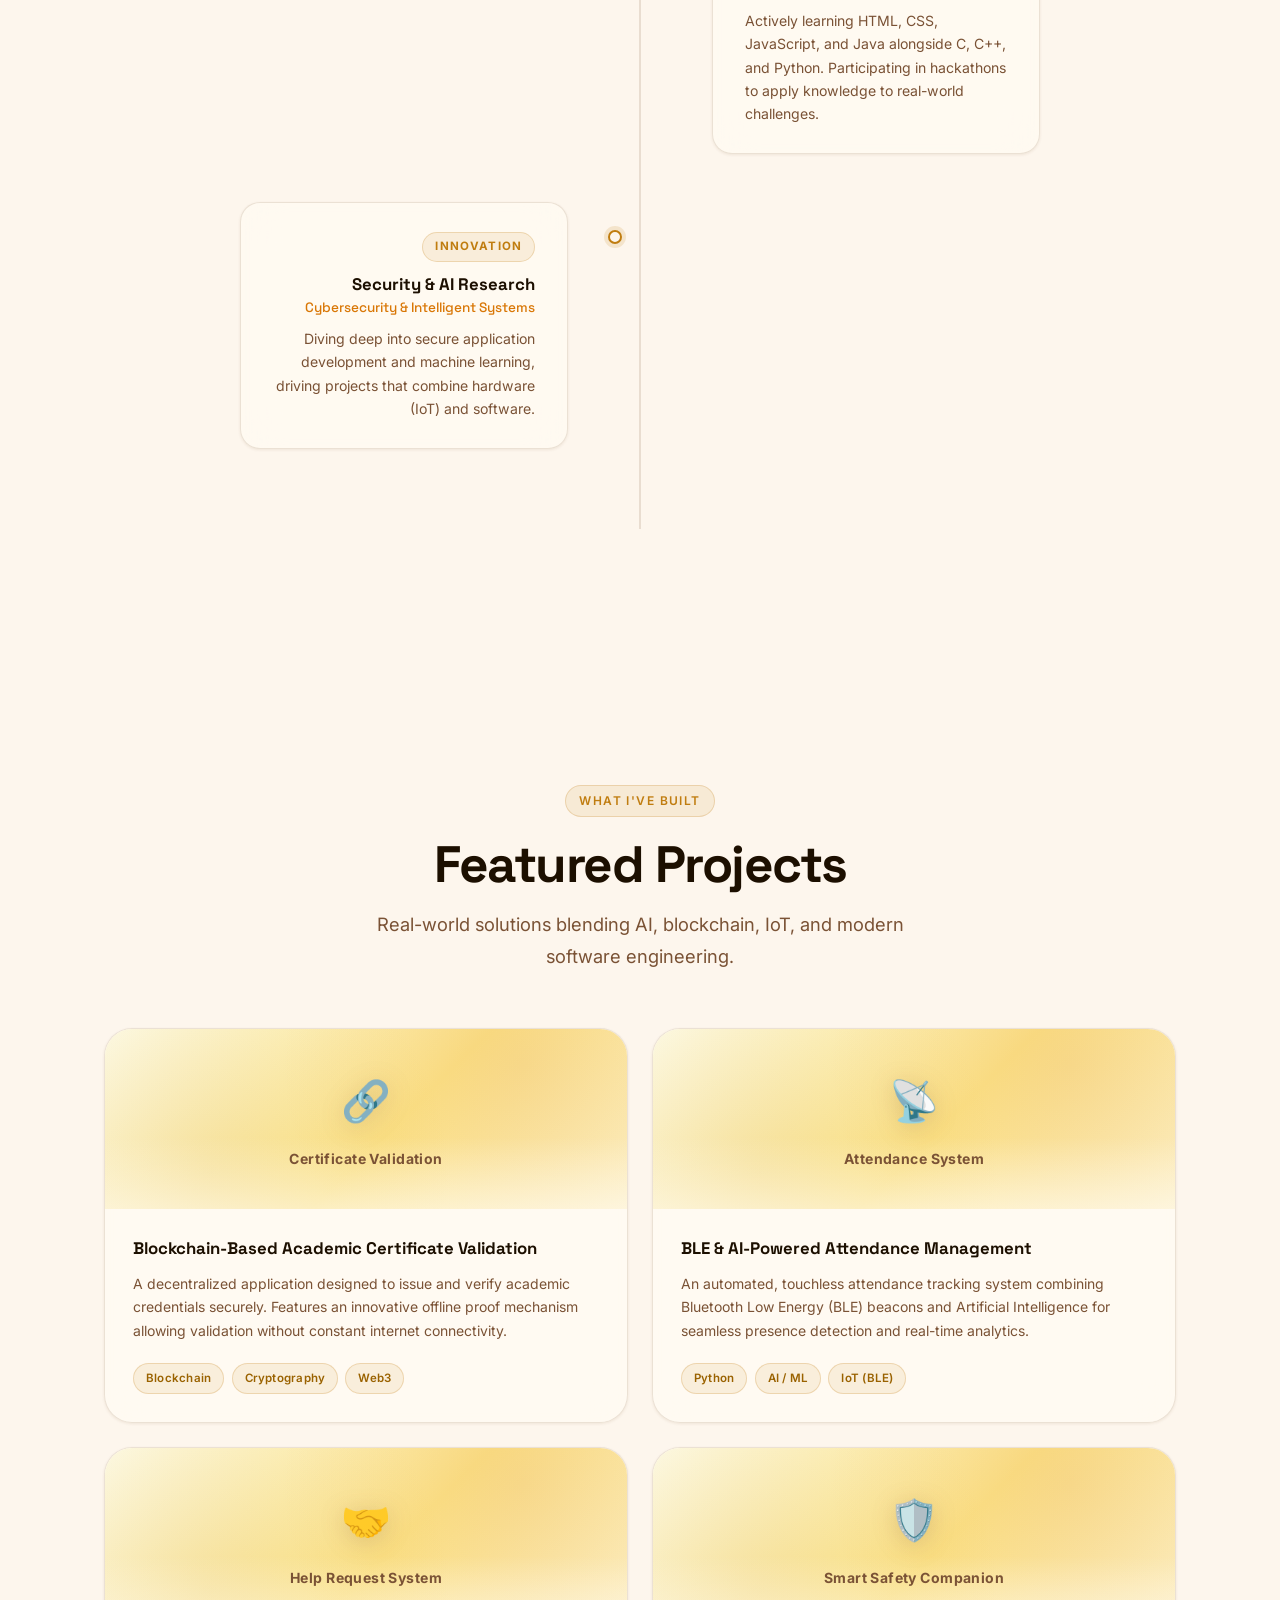
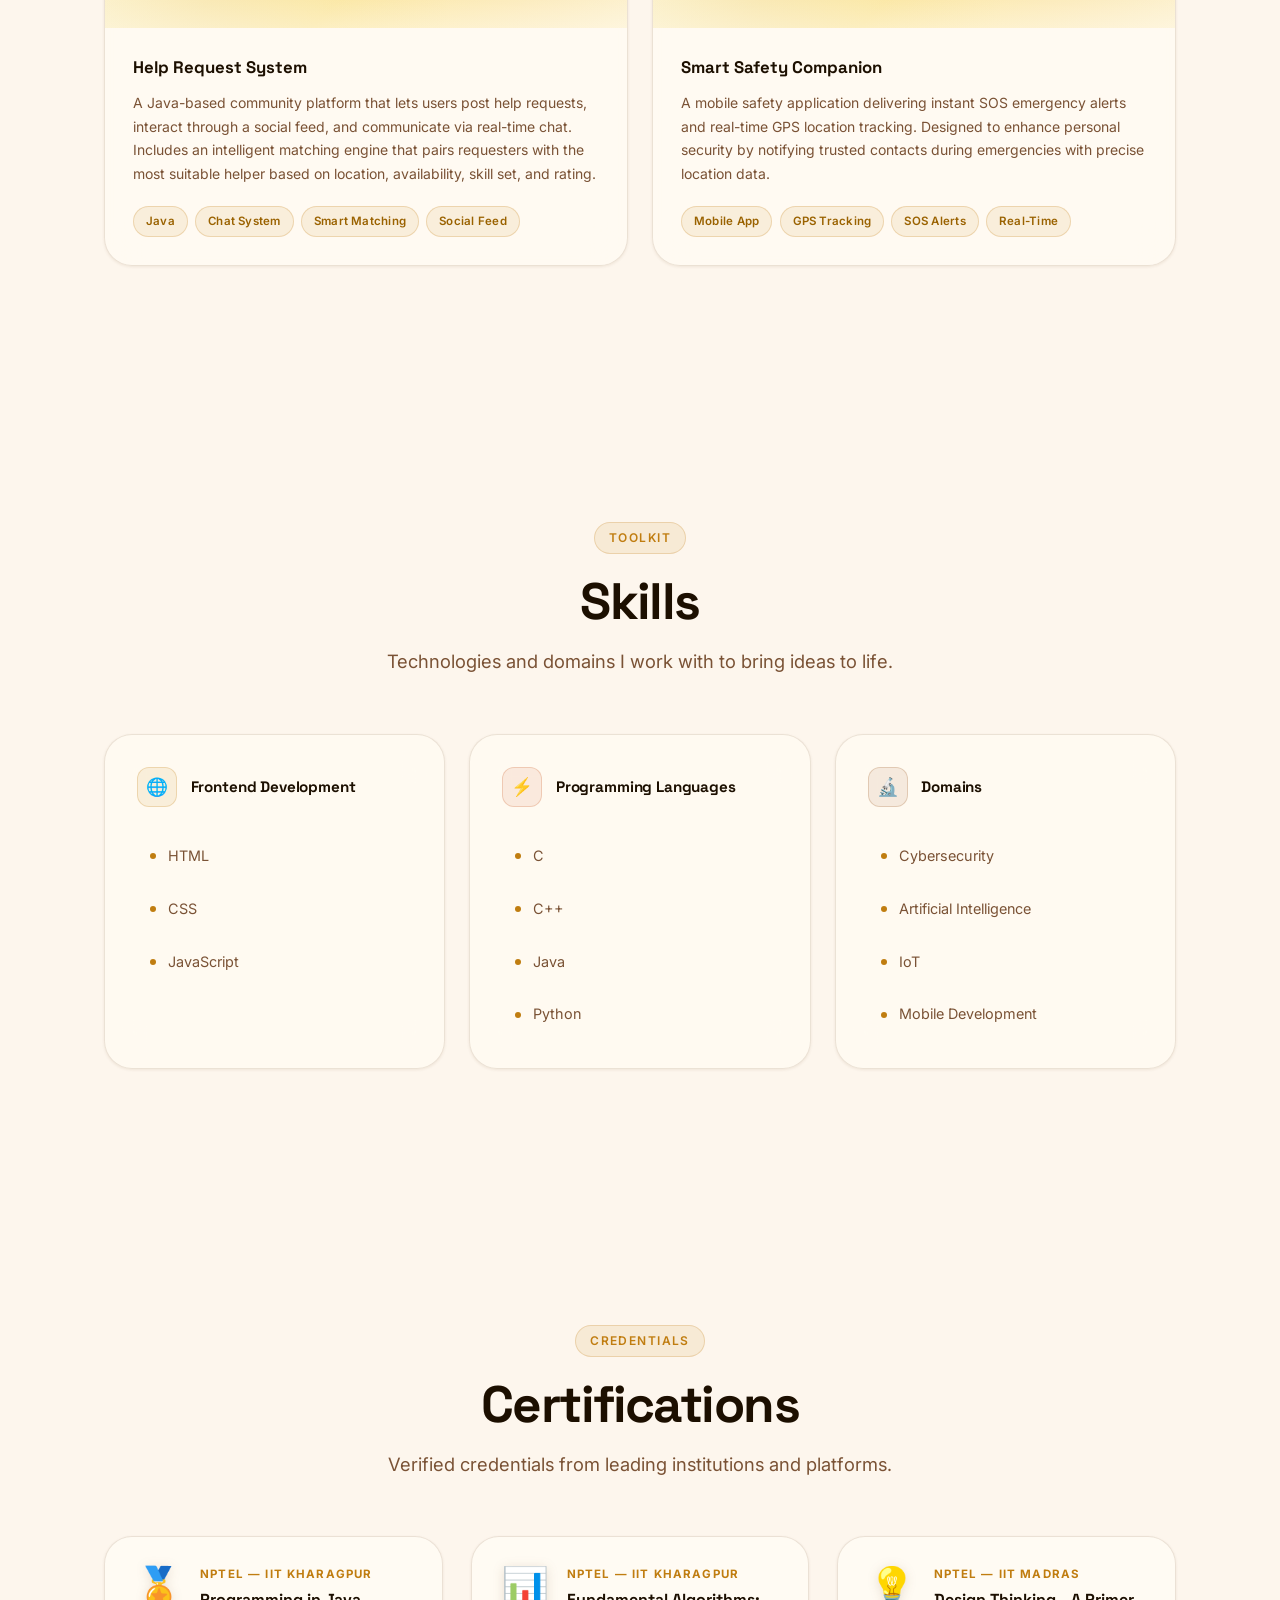
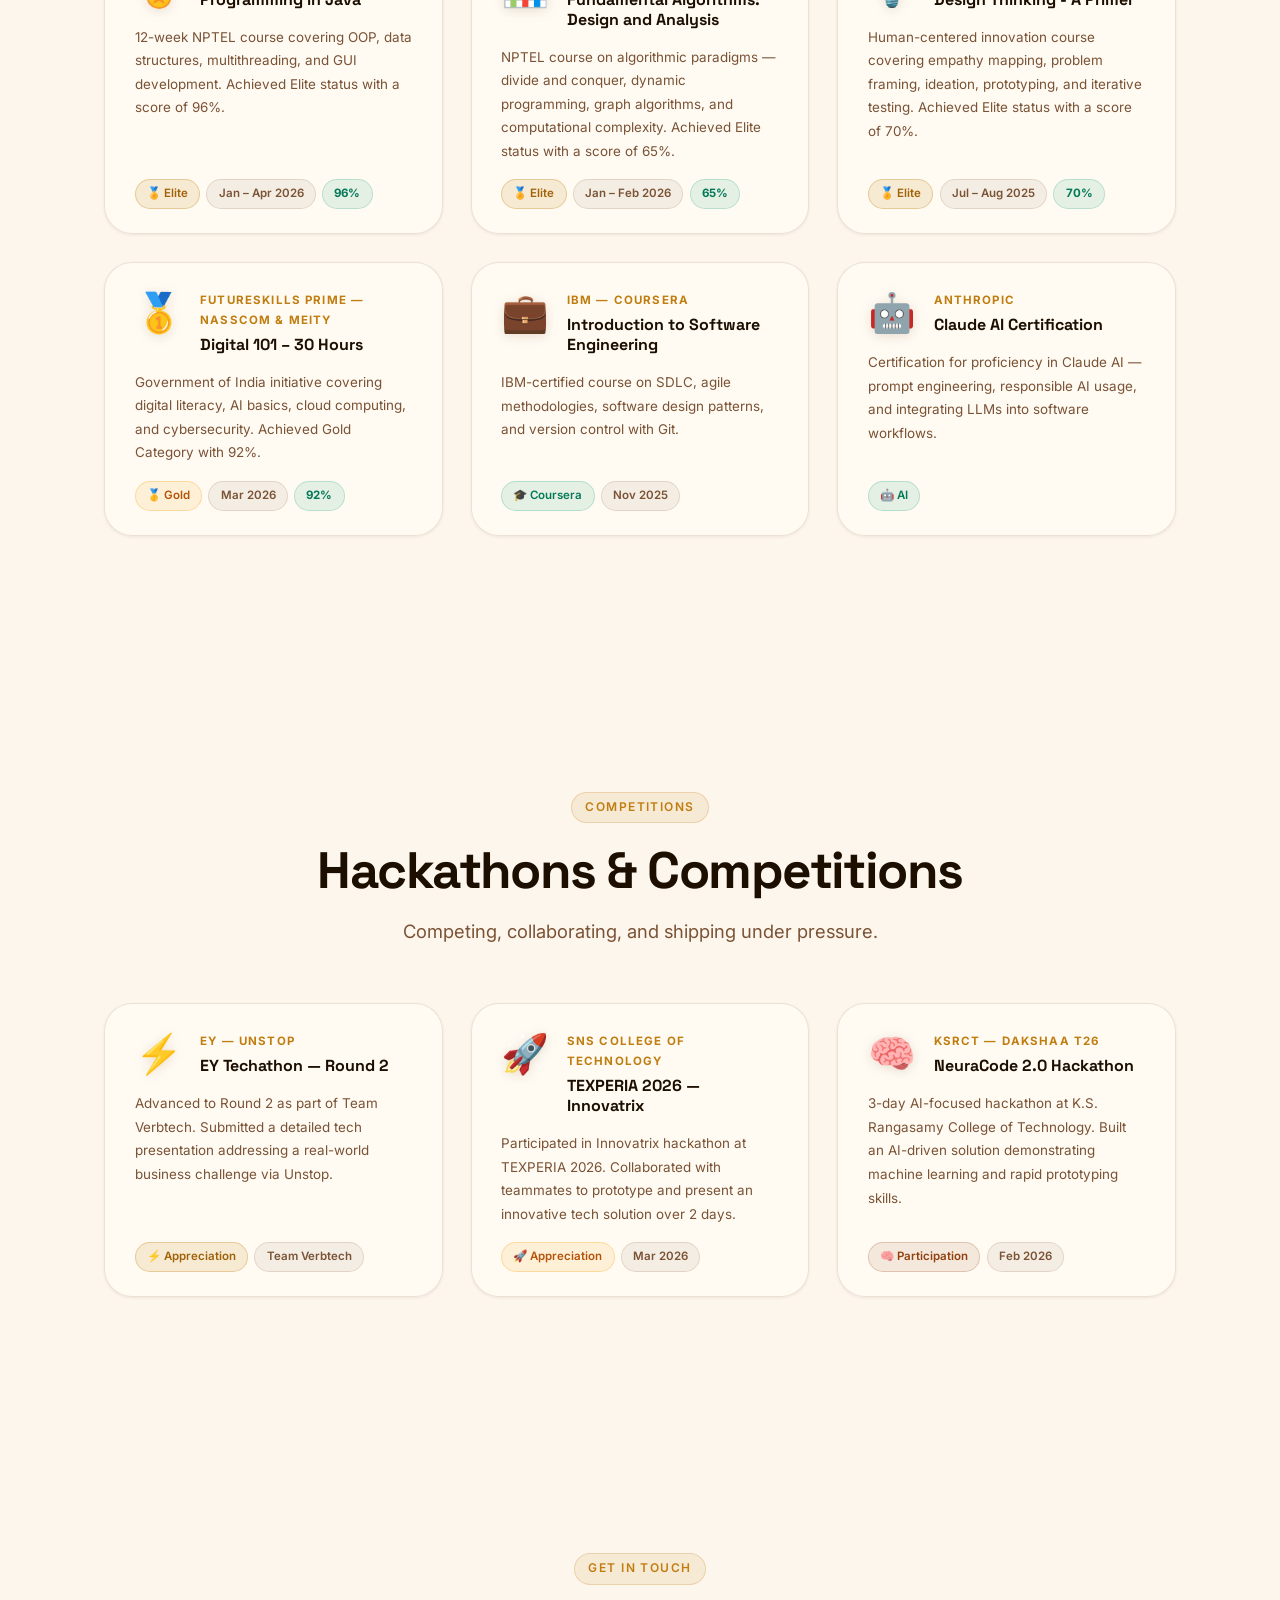
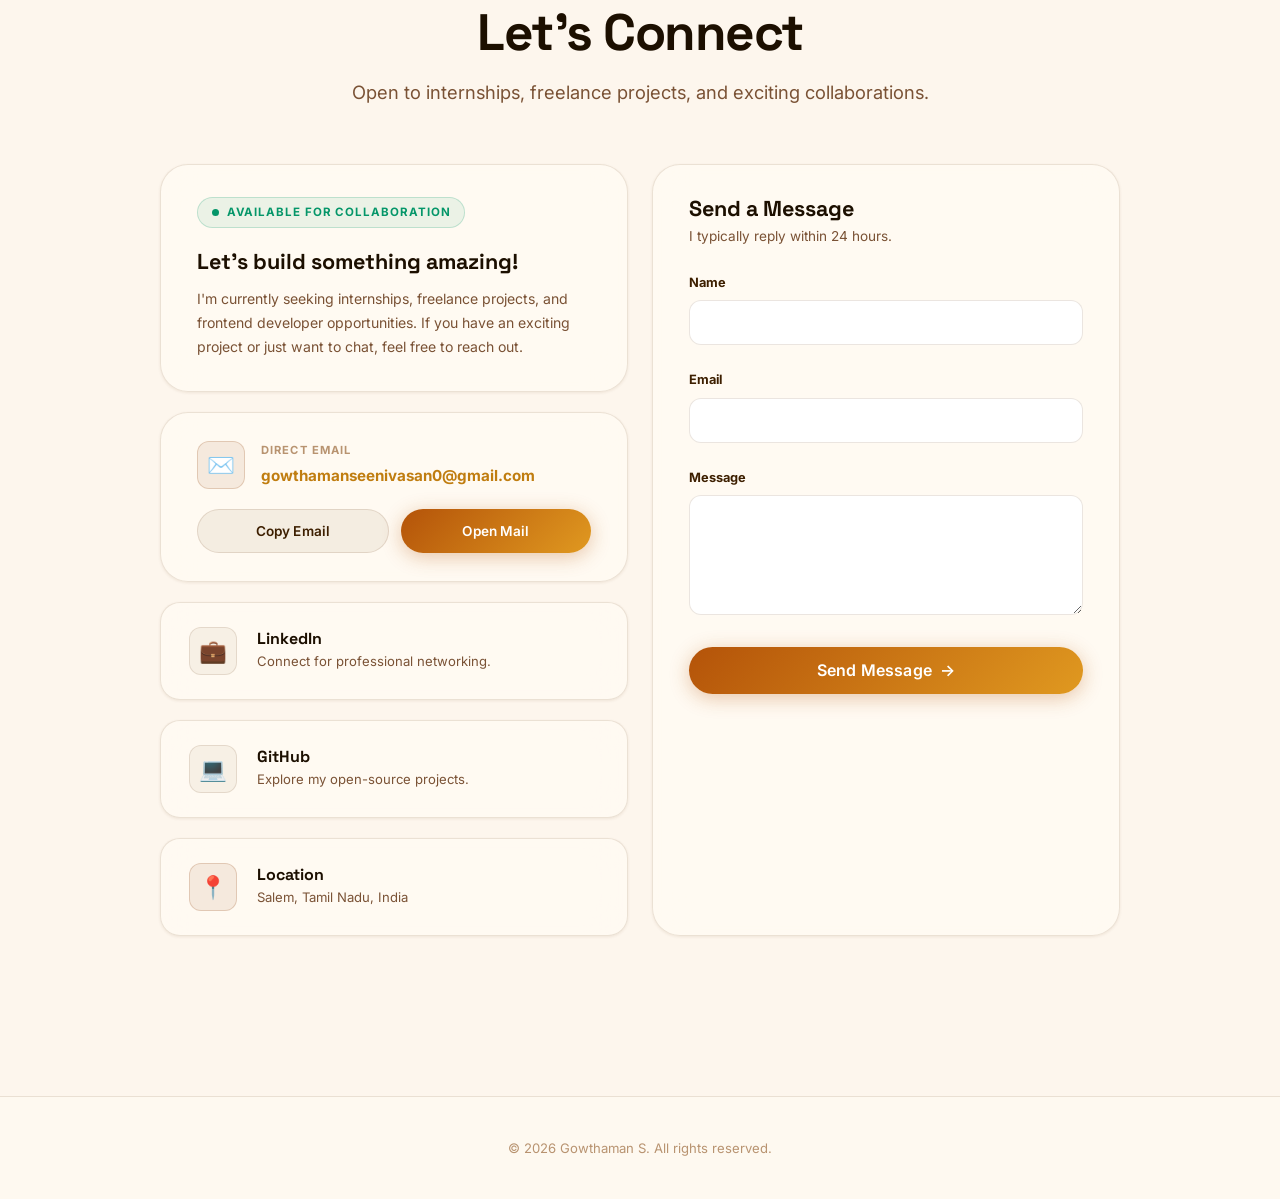
==== commit c031a903: "Add files via upload" ====
--- a/Portfolio/index.html
+++ b/Portfolio/index.html
@@ -1,4 +1,3 @@
-<<<<<<< HEAD
 <!DOCTYPE html>
 <html lang="en">
 <head>
@@ -616,618 +615,3 @@
     <script src="script.js"></script>
 </body>
 </html>
-=======
-<!DOCTYPE html>
-<html lang="en">
-<head>
-    <meta charset="UTF-8">
-    <meta name="viewport" content="width=device-width, initial-scale=1.0">
-    <title>Gowthaman S | Frontend Developer & IT Student</title>
-    <meta name="description" content="Portfolio of Gowthaman S — IT student at Sona College of Technology, Frontend Developer & Software Engineer passionate about building innovative digital solutions in AI, cybersecurity, and modern web tech.">
-    <meta name="keywords" content="Gowthaman, Portfolio, Frontend Developer, IT Student, Blockchain, BLE, AI, Cybersecurity, Java, Python">
-    <meta name="author" content="Gowthaman S">
-    <meta property="og:title" content="Gowthaman S | Frontend Developer">
-    <meta property="og:description" content="IT student & Frontend Developer building innovative digital solutions.">
-    <meta property="og:type" content="website">
-
-    <!-- Fonts -->
-    <link rel="preconnect" href="https://fonts.googleapis.com">
-    <link rel="preconnect" href="https://fonts.gstatic.com" crossorigin>
-    <link href="https://fonts.googleapis.com/css2?family=Inter:wght@300;400;500;600;700;800;900&family=Space+Grotesk:wght@300;400;500;600;700&display=swap" rel="stylesheet">
-
-    <!-- Stylesheet -->
-    <link rel="stylesheet" href="style.css">
-</head>
-<body>
-
-
-    <!-- ===== NAVIGATION ===== -->
-    <nav class="navbar" id="navbar" role="navigation" aria-label="Main navigation">
-        <ul class="nav-links" id="navLinks" role="list">
-            <li><a href="#about"          id="nav-about">About</a></li>
-            <li><a href="#journey"        id="nav-journey">Journey</a></li>
-            <li><a href="#projects"       id="nav-projects">Projects</a></li>
-            <li><a href="#skills"         id="nav-skills">Skills</a></li>
-            <li><a href="#certifications" id="nav-certs">Certifications</a></li>
-            <li><a href="#hackathons"     id="nav-hack">Hackathons</a></li>
-            <li><a href="#contact"        id="nav-contact">Contact</a></li>
-        </ul>
-        <button class="hamburger" id="hamburger" aria-label="Toggle navigation menu" aria-expanded="false">
-            <span class="bar"></span>
-            <span class="bar"></span>
-            <span class="bar"></span>
-        </button>
-    </nav>
-
-    <!-- Mobile menu overlay -->
-    <div class="mobile-menu" id="mobileMenu" role="dialog" aria-label="Mobile navigation">
-        <a href="#about"          class="mob-link">About</a>
-        <a href="#journey"        class="mob-link">Journey</a>
-        <a href="#projects"       class="mob-link">Projects</a>
-        <a href="#skills"         class="mob-link">Skills</a>
-        <a href="#certifications" class="mob-link">Certifications</a>
-        <a href="#hackathons"     class="mob-link">Hackathons</a>
-        <a href="#contact"        class="mob-link">Contact</a>
-    </div>
-
-    <main>
-
-        <!-- ===== HERO ===== -->
-        <section id="home" aria-label="Hero">
-
-            <div class="hero-inner">
-                <!-- Left / Content -->
-                <div class="hero-content">
-                   
-                    <h1 class="hero-title anim-fade-up anim-delay-1">
-                        <span class="hero-greeting">Hi, I'm</span><br>
-                        <span class="name-highlight">Gowthaman S</span>
-                    </h1>
-
-                    <p class="hero-subtitle anim-fade-up anim-delay-2">
-                        Frontend Developer &amp; IT Student @SCT
-                    </p>
-                    <p class="hero-subtitle anim-fade-up anim-delay-2">
-                         Building intelligent digital solutions at the intersection of AI, security, and modern web.
-                    </p>
-
-
-                    <div class="hero-cta anim-fade-up anim-delay-3">
-                        <a href="#journey"  class="btn btn-primary"    id="hero-cta-journey">My Journey</a>
-                        <a href="#contact"  class="btn btn-secondary"  id="hero-cta-contact">Contact Me</a>
-                    </div>
-
-
-                </div>
-            </div>
-
-
-        </section>
-
-        <!-- ===== STATS BAR ===== -->
-        <div class="stats-bar" aria-label="Key achievements">
-            <div class="stats-bar-inner reveal">
-                <div class="stat-item">
-                    <div class="stat-value" data-count="96" data-suffix="%">0%</div>
-                    <div class="stat-label">NPTEL Java Score</div>
-                </div>
-                <div class="stat-item">
-                    <div class="stat-value" data-count="92" data-suffix="%">0%</div>
-                    <div class="stat-label">FutureSkills Prime Score</div>
-                </div>
-                <div class="stat-item">
-                    <div class="stat-value" data-count="4" data-suffix="+">0+</div>
-                    <div class="stat-label">Projects Shipped</div>
-                </div>
-                <div class="stat-item">
-                    <div class="stat-value" data-count="3" data-suffix="+">0+</div>
-                    <div class="stat-label">Hackathons Competed</div>
-                </div>
-            </div>
-        </div>
-
-        <!-- ===== ABOUT ===== -->
-        <section id="about" class="section" aria-label="About Me">
-            <div class="section-header reveal">
-                <span class="section-label">Who I Am</span>
-                <h2 class="section-title">About Me</h2>
-                <p class="section-subtitle">Passionate about building technology that makes a meaningful impact.</p>
-            </div>
-
-            <div class="about-grid">
-                <div class="about-main-card reveal">
-                    <p>Hello! I'm Gowthaman, an Information Technology student with a strong passion for software development, cybersecurity, artificial intelligence, and innovative technology solutions. I enjoy transforming ideas into practical applications that solve real-world problems and create meaningful impact.</p>
-                    <p>With experience in programming languages such as C, C++, Java, and Python, I continuously work on enhancing my technical skills through academic projects, hackathons, certifications, and hands-on learning. I am particularly interested in developing intelligent systems, secure applications, and modern digital solutions that improve efficiency and user experience.</p>
-                </div>
-
-                <div class="about-side">
-                    <div class="about-info-card reveal reveal-delay-1">
-                        <div class="about-info-icon icon-blue">🎓</div>
-                        <div class="about-info-text">
-                            <strong>B.Tech Information Technology</strong>
-                            <span>Sona College of Technology · 2024–2028</span>
-                        </div>
-                    </div>
-                    <div class="about-info-card reveal reveal-delay-2">
-                        <div class="about-info-icon icon-cyan">💻</div>
-                        <div class="about-info-text">
-                            <strong>Frontend Developer</strong>
-                            <span>HTML, CSS, JavaScript &amp; Modern Web Tech</span>
-                        </div>
-                    </div>
-                    <div class="about-info-card reveal reveal-delay-3">
-                        <div class="about-info-icon icon-violet">🛡️</div>
-                        <div class="about-info-text">
-                            <strong>Cybersecurity &amp; AI Focus</strong>
-                            <span>Intelligent Systems &amp; Secure Applications</span>
-                        </div>
-                    </div>
-                    <div class="about-info-card reveal reveal-delay-4">
-                        <div class="about-info-icon icon-green">📍</div>
-                        <div class="about-info-text">
-                            <strong>Salem, Tamil Nadu, India</strong>
-                            <span>Available for Remote &amp; On-site Roles</span>
-                        </div>
-                    </div>
-                </div>
-            </div>
-        </section>
-
-        <!-- ===== JOURNEY / EDUCATION ===== -->
-        <section id="journey" class="section" aria-label="My Journey">
-            <div class="section-header-centered reveal">
-                <span class="section-label">Education &amp; Growth</span>
-                <h2 class="section-title">My Journey</h2>
-                <p class="section-subtitle">A continuous path of learning, building, and innovating.</p>
-            </div>
-
-            <div class="timeline-wrapper">
-                <div class="timeline-track" aria-hidden="true">
-                    <div class="timeline-track-fill" id="timelineFill"></div>
-                </div>
-
-                <div class="timeline-item left" id="tl-1">
-                    <div class="timeline-dot" aria-hidden="true"></div>
-                    <div class="timeline-content">
-                        <span class="timeline-date">2024 – 2028</span>
-                        <h3>B.Tech Information Technology</h3>
-                        <h4>Sona College of Technology</h4>
-                        <p>Pursuing an undergraduate degree focused on modern web technologies, artificial intelligence, and cybersecurity.</p>
-                    </div>
-                </div>
-
-                <div class="timeline-item right" id="tl-2">
-                    <div class="timeline-dot" aria-hidden="true"></div>
-                    <div class="timeline-content">
-                        <span class="timeline-date">Continuous Learning</span>
-                        <h3>Skill Expansion &amp; Hackathons</h3>
-                        <h4>Frontend &amp; Core Programming</h4>
-                        <p>Actively learning HTML, CSS, JavaScript, and Java alongside C, C++, and Python. Participating in hackathons to apply knowledge to real-world challenges.</p>
-                    </div>
-                </div>
-
-                <div class="timeline-item left" id="tl-3">
-                    <div class="timeline-dot" aria-hidden="true"></div>
-                    <div class="timeline-content">
-                        <span class="timeline-date">Innovation</span>
-                        <h3>Security &amp; AI Research</h3>
-                        <h4>Cybersecurity &amp; Intelligent Systems</h4>
-                        <p>Diving deep into secure application development and machine learning, driving projects that combine hardware (IoT) and software.</p>
-                    </div>
-                </div>
-            </div>
-        </section>
-
-        <!-- ===== PROJECTS ===== -->
-        <section id="projects" class="section" aria-label="Featured Projects">
-            <div class="section-header-centered reveal">
-                <span class="section-label">What I've Built</span>
-                <h2 class="section-title">Featured Projects</h2>
-                <p class="section-subtitle">Real-world solutions blending AI, blockchain, IoT, and modern software engineering.</p>
-            </div>
-
-            <div class="projects-grid">
-
-                <!-- Project 1 — Certificate Validation -->
-                <article class="project-card reveal" aria-label="Blockchain Certificate Validation Project">
-                    <div class="project-banner proj-img-1">
-                        <span class="proj-icon" aria-hidden="true">🔗</span>
-                        <span class="proj-banner-title">Certificate Validation</span>
-                    </div>
-                    <div class="project-body">
-                        <h3>Blockchain-Based Academic Certificate Validation</h3>
-                        <p>A decentralized application designed to issue and verify academic credentials securely. Features an innovative offline proof mechanism allowing validation without constant internet connectivity.</p>
-                        <div class="tech-stack" aria-label="Technologies used">
-                            <span>Blockchain</span>
-                            <span>Cryptography</span>
-                            <span>Web3</span>
-                        </div>
-                    </div>
-                </article>
-
-                <!-- Project 2 — Attendance System -->
-                <article class="project-card reveal reveal-delay-1" aria-label="BLE Attendance System Project">
-                    <div class="project-banner proj-img-2">
-                        <span class="proj-icon" aria-hidden="true">📡</span>
-                        <span class="proj-banner-title">Attendance System</span>
-                    </div>
-                    <div class="project-body">
-                        <h3>BLE &amp; AI-Powered Attendance Management</h3>
-                        <p>An automated, touchless attendance tracking system combining Bluetooth Low Energy (BLE) beacons and Artificial Intelligence for seamless presence detection and real-time analytics.</p>
-                        <div class="tech-stack" aria-label="Technologies used">
-                            <span>Python</span>
-                            <span>AI / ML</span>
-                            <span>IoT (BLE)</span>
-                        </div>
-                    </div>
-                </article>
-
-                <!-- Project 3 — Help Request System -->
-                <article class="project-card reveal reveal-delay-2" aria-label="Help Request System Project">
-                    <div class="project-banner proj-img-3">
-                        <span class="proj-icon" aria-hidden="true">🤝</span>
-                        <span class="proj-banner-title">Help Request System</span>
-                    </div>
-                    <div class="project-body">
-                        <h3>Help Request System</h3>
-                        <p>A Java-based community platform that lets users post help requests, interact through a social feed, and communicate via real-time chat. Includes an intelligent matching engine that pairs requesters with the most suitable helper based on location, availability, skill set, and rating.</p>
-                        <div class="tech-stack" aria-label="Technologies used">
-                            <span>Java</span>
-                            <span>Chat System</span>
-                            <span>Smart Matching</span>
-                            <span>Social Feed</span>
-                        </div>
-                    </div>
-                </article>
-
-                <!-- Project 4 — Smart Safety Companion -->
-                <article class="project-card reveal reveal-delay-3" aria-label="Smart Safety Companion Project">
-                    <div class="project-banner proj-img-4">
-                        <span class="proj-icon" aria-hidden="true">🛡️</span>
-                        <span class="proj-banner-title">Smart Safety Companion</span>
-                    </div>
-                    <div class="project-body">
-                        <h3>Smart Safety Companion</h3>
-                        <p>A mobile safety application delivering instant SOS emergency alerts and real-time GPS location tracking. Designed to enhance personal security by notifying trusted contacts during emergencies with precise location data.</p>
-                        <div class="tech-stack" aria-label="Technologies used">
-                            <span>Mobile App</span>
-                            <span>GPS Tracking</span>
-                            <span>SOS Alerts</span>
-                            <span>Real-Time</span>
-                        </div>
-                    </div>
-                </article>
-
-            </div>
-        </section>
-
-        <!-- ===== SKILLS ===== -->
-        <section id="skills" class="section" aria-label="Skills">
-            <div class="section-header-centered reveal">
-                <span class="section-label">Toolkit</span>
-                <h2 class="section-title">Skills</h2>
-                <p class="section-subtitle">Technologies and domains I work with to bring ideas to life.</p>
-            </div>
-
-            <div class="skills-grid">
-                <div class="skill-category reveal" aria-label="Frontend Development Skills">
-                    <div class="skill-cat-header">
-                        <div class="skill-cat-icon icon-blue">🌐</div>
-                        <h3>Frontend Development</h3>
-                    </div>
-                    <ul class="skill-list" role="list">
-                        <li><span class="skill-dot" aria-hidden="true"></span>HTML</li>
-                        <li><span class="skill-dot" aria-hidden="true"></span>CSS</li>
-                        <li><span class="skill-dot" aria-hidden="true"></span>JavaScript</li>
-                    </ul>
-                </div>
-
-                <div class="skill-category reveal reveal-delay-1" aria-label="Programming Languages Skills">
-                    <div class="skill-cat-header">
-                        <div class="skill-cat-icon icon-cyan">⚡</div>
-                        <h3>Programming Languages</h3>
-                    </div>
-                    <ul class="skill-list" role="list">
-                        <li><span class="skill-dot" aria-hidden="true"></span>C</li>
-                        <li><span class="skill-dot" aria-hidden="true"></span>C++</li>
-                        <li><span class="skill-dot" aria-hidden="true"></span>Java</li>
-                        <li><span class="skill-dot" aria-hidden="true"></span>Python</li>
-                    </ul>
-                </div>
-
-                <div class="skill-category reveal reveal-delay-2" aria-label="Domain Skills">
-                    <div class="skill-cat-header">
-                        <div class="skill-cat-icon icon-violet">🔬</div>
-                        <h3>Domains</h3>
-                    </div>
-                    <ul class="skill-list" role="list">
-                        <li><span class="skill-dot" aria-hidden="true"></span>Cybersecurity</li>
-                        <li><span class="skill-dot" aria-hidden="true"></span>Artificial Intelligence</li>
-                        <li><span class="skill-dot" aria-hidden="true"></span>IoT</li>
-                        <li><span class="skill-dot" aria-hidden="true"></span>Mobile Development</li>
-                    </ul>
-                </div>
-            </div>
-        </section>
-
-        <!-- ===== CERTIFICATIONS ===== -->
-        <section id="certifications" class="section" aria-label="Certifications">
-            <div class="section-header-centered reveal">
-                <span class="section-label">Credentials</span>
-                <h2 class="section-title">Certifications</h2>
-                <p class="section-subtitle">Verified credentials from leading institutions and platforms.</p>
-            </div>
-
-            <div class="certs-desc-grid">
-
-                <!-- NPTEL Certificates -->
-                <div class="cert-desc-card reveal">
-                    <div class="cert-desc-top">
-                        <div class="cert-desc-emoji">🏅</div>
-                        <div class="cert-desc-header">
-                            <span class="cert-issuer-tag">NPTEL — IIT Kharagpur</span>
-                            <h3 class="cert-desc-title">Programming in Java</h3>
-                        </div>
-                    </div>
-                    <p class="cert-desc-text">12-week NPTEL course covering OOP, data structures, multithreading, and GUI development. Achieved Elite status with a score of 96%.</p>
-                    <div class="cert-desc-tags">
-                        <span class="cert-badge-tag elite">🏅 Elite</span>
-                        <span class="cert-date-tag">Jan – Apr 2026</span>
-                        <span class="cert-score-tag">96%</span>
-                    </div>
-                </div>
-
-                <div class="cert-desc-card reveal reveal-delay-1">
-                    <div class="cert-desc-top">
-                        <div class="cert-desc-emoji">📊</div>
-                        <div class="cert-desc-header">
-                            <span class="cert-issuer-tag">NPTEL — IIT Kharagpur</span>
-                            <h3 class="cert-desc-title">Fundamental Algorithms: Design and Analysis</h3>
-                        </div>
-                    </div>
-                    <p class="cert-desc-text">NPTEL course on algorithmic paradigms — divide and conquer, dynamic programming, graph algorithms, and computational complexity. Achieved Elite status with a score of 65%.</p>
-                    <div class="cert-desc-tags">
-                        <span class="cert-badge-tag elite">🏅 Elite</span>
-                        <span class="cert-date-tag">Jan – Feb 2026</span>
-                        <span class="cert-score-tag">65%</span>
-                    </div>
-                </div>
-
-                <div class="cert-desc-card reveal reveal-delay-2">
-                    <div class="cert-desc-top">
-                        <div class="cert-desc-emoji">💡</div>
-                        <div class="cert-desc-header">
-                            <span class="cert-issuer-tag">NPTEL — IIT Madras</span>
-                            <h3 class="cert-desc-title">Design Thinking - A Primer</h3>
-                        </div>
-                    </div>
-                    <p class="cert-desc-text">Human-centered innovation course covering empathy mapping, problem framing, ideation, prototyping, and iterative testing. Achieved Elite status with a score of 70%.</p>
-                    <div class="cert-desc-tags">
-                        <span class="cert-badge-tag elite">🏅 Elite</span>
-                        <span class="cert-date-tag">Jul – Aug 2025</span>
-                        <span class="cert-score-tag">70%</span>
-                    </div>
-                </div>
-
-                <!-- Remaining Certificates -->
-                <div class="cert-desc-card reveal reveal-delay-3">
-                    <div class="cert-desc-top">
-                        <div class="cert-desc-emoji">🥇</div>
-                        <div class="cert-desc-header">
-                            <span class="cert-issuer-tag">FutureSkills Prime — NASSCOM &amp; MeitY</span>
-                            <h3 class="cert-desc-title">Digital 101 – 30 Hours</h3>
-                        </div>
-                    </div>
-                    <p class="cert-desc-text">Government of India initiative covering digital literacy, AI basics, cloud computing, and cybersecurity. Achieved Gold Category with 92%.</p>
-                    <div class="cert-desc-tags">
-                        <span class="cert-badge-tag gold">🥇 Gold</span>
-                        <span class="cert-date-tag">Mar 2026</span>
-                        <span class="cert-score-tag">92%</span>
-                    </div>
-                </div>
-
-                <div class="cert-desc-card reveal">
-                    <div class="cert-desc-top">
-                        <div class="cert-desc-emoji">💼</div>
-                        <div class="cert-desc-header">
-                            <span class="cert-issuer-tag">IBM — Coursera</span>
-                            <h3 class="cert-desc-title">Introduction to Software Engineering</h3>
-                        </div>
-                    </div>
-                    <p class="cert-desc-text">IBM-certified course on SDLC, agile methodologies, software design patterns, and version control with Git.</p>
-                    <div class="cert-desc-tags">
-                        <span class="cert-badge-tag coursera">🎓 Coursera</span>
-                        <span class="cert-date-tag">Nov 2025</span>
-                    </div>
-                </div>
-
-                <div class="cert-desc-card reveal reveal-delay-1">
-                    <div class="cert-desc-top">
-                        <div class="cert-desc-emoji">🤖</div>
-                        <div class="cert-desc-header">
-                            <span class="cert-issuer-tag">Anthropic</span>
-                            <h3 class="cert-desc-title">Claude AI Certification</h3>
-                        </div>
-                    </div>
-                    <p class="cert-desc-text">Certification for proficiency in Claude AI — prompt engineering, responsible AI usage, and integrating LLMs into software workflows.</p>
-                    <div class="cert-desc-tags">
-                        <span class="cert-badge-tag coursera">🤖 AI</span>
-                    </div>
-                </div>
-
-            </div>
-        </section>
-
-        <!-- ===== HACKATHONS ===== -->
-        <section id="hackathons" class="section" aria-label="Hackathons and Competitions">
-            <div class="section-header-centered reveal">
-                <span class="section-label">Competitions</span>
-                <h2 class="section-title">Hackathons &amp; Competitions</h2>
-                <p class="section-subtitle">Competing, collaborating, and shipping under pressure.</p>
-            </div>
-
-            <div class="certs-desc-grid">
-
-                <div class="cert-desc-card reveal">
-                    <div class="cert-desc-top">
-                        <div class="cert-desc-emoji">⚡</div>
-                        <div class="cert-desc-header">
-                            <span class="cert-issuer-tag">EY — Unstop</span>
-                            <h3 class="cert-desc-title">EY Techathon — Round 2</h3>
-                        </div>
-                    </div>
-                    <p class="cert-desc-text">Advanced to Round 2 as part of Team Verbtech. Submitted a detailed tech presentation addressing a real-world business challenge via Unstop.</p>
-                    <div class="cert-desc-tags">
-                        <span class="cert-badge-tag elite">⚡ Appreciation</span>
-                        <span class="cert-date-tag">Team Verbtech</span>
-                    </div>
-                </div>
-
-                <div class="cert-desc-card reveal reveal-delay-1">
-                    <div class="cert-desc-top">
-                        <div class="cert-desc-emoji">🚀</div>
-                        <div class="cert-desc-header">
-                            <span class="cert-issuer-tag">SNS College of Technology</span>
-                            <h3 class="cert-desc-title">TEXPERIA 2026 — Innovatrix</h3>
-                        </div>
-                    </div>
-                    <p class="cert-desc-text">Participated in Innovatrix hackathon at TEXPERIA 2026. Collaborated with teammates to prototype and present an innovative tech solution over 2 days.</p>
-                    <div class="cert-desc-tags">
-                        <span class="cert-badge-tag gold">🚀 Appreciation</span>
-                        <span class="cert-date-tag">Mar 2026</span>
-                    </div>
-                </div>
-
-                <div class="cert-desc-card reveal reveal-delay-2">
-                    <div class="cert-desc-top">
-                        <div class="cert-desc-emoji">🧠</div>
-                        <div class="cert-desc-header">
-                            <span class="cert-issuer-tag">KSRCT — DAKSHAA T26</span>
-                            <h3 class="cert-desc-title">NeuraCode 2.0 Hackathon</h3>
-                        </div>
-                    </div>
-                    <p class="cert-desc-text">3-day AI-focused hackathon at K.S. Rangasamy College of Technology. Built an AI-driven solution demonstrating machine learning and rapid prototyping skills.</p>
-                    <div class="cert-desc-tags">
-                        <span class="cert-badge-tag cisco">🧠 Participation</span>
-                        <span class="cert-date-tag">Feb 2026</span>
-                    </div>
-                </div>
-
-            </div>
-        </section>
-
-
-        <!-- ===== CONTACT ===== -->
-        <section id="contact" class="section" aria-label="Contact">
-            <div class="section-header-centered reveal">
-                <span class="section-label">Get in Touch</span>
-                <h2 class="section-title">Let's Connect</h2>
-                <p class="section-subtitle">Open to internships, freelance projects, and exciting collaborations.</p>
-            </div>
-
-            <div class="contact-grid">
-                <!-- Left Column -->
-                <div class="contact-info-col">
-                    <div class="contact-status-card reveal">
-                        <div class="status-indicator" role="status" aria-label="Available for collaboration">
-                            <span class="pulse-dot" aria-hidden="true"></span>
-                            <span class="status-text">Available for Collaboration</span>
-                        </div>
-                        <h3>Let's build something amazing!</h3>
-                        <p>I'm currently seeking internships, freelance projects, and frontend developer opportunities. If you have an exciting project or just want to chat, feel free to reach out.</p>
-                    </div>
-
-                    <div class="contact-direct-card reveal reveal-delay-1">
-                        <div class="direct-header">
-                            <div class="direct-icon" aria-hidden="true">✉️</div>
-                            <div class="direct-details">
-                                <span class="direct-label">Direct Email</span>
-                                <a href="mailto:gowthamanseenivasan0@gmail.com" class="direct-email-link" aria-label="Send email to Gowthaman">gowthamanseenivasan0@gmail.com</a>
-                            </div>
-                        </div>
-                        <div class="direct-actions">
-                            <button id="copyEmailBtn" class="btn btn-secondary" onclick="copyEmail()" aria-label="Copy email address">
-                                <span class="btn-text">Copy Email</span>
-                            </button>
-                            <a href="mailto:gowthamanseenivasan0@gmail.com" class="btn btn-primary" aria-label="Open email client">Open Mail</a>
-                        </div>
-                    </div>
-
-                    <!-- Socials moved to left column -->
-                    <div class="contact-social-col">
-                        <a href="https://www.linkedin.com/in/gowthaman-s-242186327" target="_blank" rel="noopener" class="social-card linkedin reveal reveal-delay-2" aria-label="View LinkedIn profile">
-                            <div class="social-icon" aria-hidden="true">💼</div>
-                            <div class="social-info">
-                                <h3>LinkedIn</h3>
-                                <p>Connect for professional networking.</p>
-                            </div>
-                        </a>
-
-                        <a href="https://github.com/gowthaman0102" target="_blank" rel="noopener" class="social-card github reveal reveal-delay-3" aria-label="View GitHub profile">
-                            <div class="social-icon" aria-hidden="true">💻</div>
-                            <div class="social-info">
-                                <h3>GitHub</h3>
-                                <p>Explore my open-source projects.</p>
-                            </div>
-                        </a>
-
-                        <div class="social-card location-timezone reveal reveal-delay-4" aria-label="Location information">
-                            <div class="social-icon" aria-hidden="true">📍</div>
-                            <div class="social-info">
-                                <h3>Location</h3>
-                                <p>Salem, Tamil Nadu, India</p>
-                            </div>
-                        </div>
-                    </div>
-                </div>
-
-                <!-- Right Column: Contact Form -->
-                <div class="contact-form-col reveal reveal-delay-2">
-                    <form id="contactForm" class="contact-form" action="https://formsubmit.co/gowthamanseenivasan0@gmail.com" method="POST" aria-label="Contact Form">
-                        <input type="hidden" name="_subject" value="New message from Portfolio Contact Form">
-                        <input type="hidden" name="_captcha" value="false">
-                        <input type="text" name="_honey" style="display:none">
-                        <div class="form-header">
-                            <h3>Send a Message</h3>
-                            <p>I typically reply within 24 hours.</p>
-                        </div>
-                        <div class="form-group">
-                            <label for="userName">Name</label>
-                            <input type="text" id="userName" name="name" required />
-                        </div>
-                        <div class="form-group">
-                            <label for="userEmail">Email</label>
-                            <input type="email" id="userEmail" name="email" required />
-                        </div>
-                        <div class="form-group">
-                            <label for="userMessage">Message</label>
-                            <textarea id="userMessage" name="message" rows="4" required></textarea>
-                        </div>
-                        <button type="submit" class="btn btn-primary form-submit-btn">
-                            <span class="btn-text">Send Message</span>
-                            <span class="btn-icon">→</span>
-                        </button>
-                    </form>
-                </div>
-            </div>
-        </section>
-
-    </main>
-
-    <!-- ===== FOOTER ===== -->
-    <footer role="contentinfo">
-        <div class="footer-inner">
-            <p>© 2026 Gowthaman S. All rights reserved.</p>
-        </div>
-    </footer>
-
-    <!-- Toast notification -->
-    <div class="toast" id="toast" role="alert" aria-live="polite">
-        <span class="toast-icon">✓</span>
-        <span id="toastMsg">Email copied to clipboard!</span>
-    </div>
-
-    <script src="script.js"></script>
-</body>
-</html>
->>>>>>> f37e168 (Updated resume)
